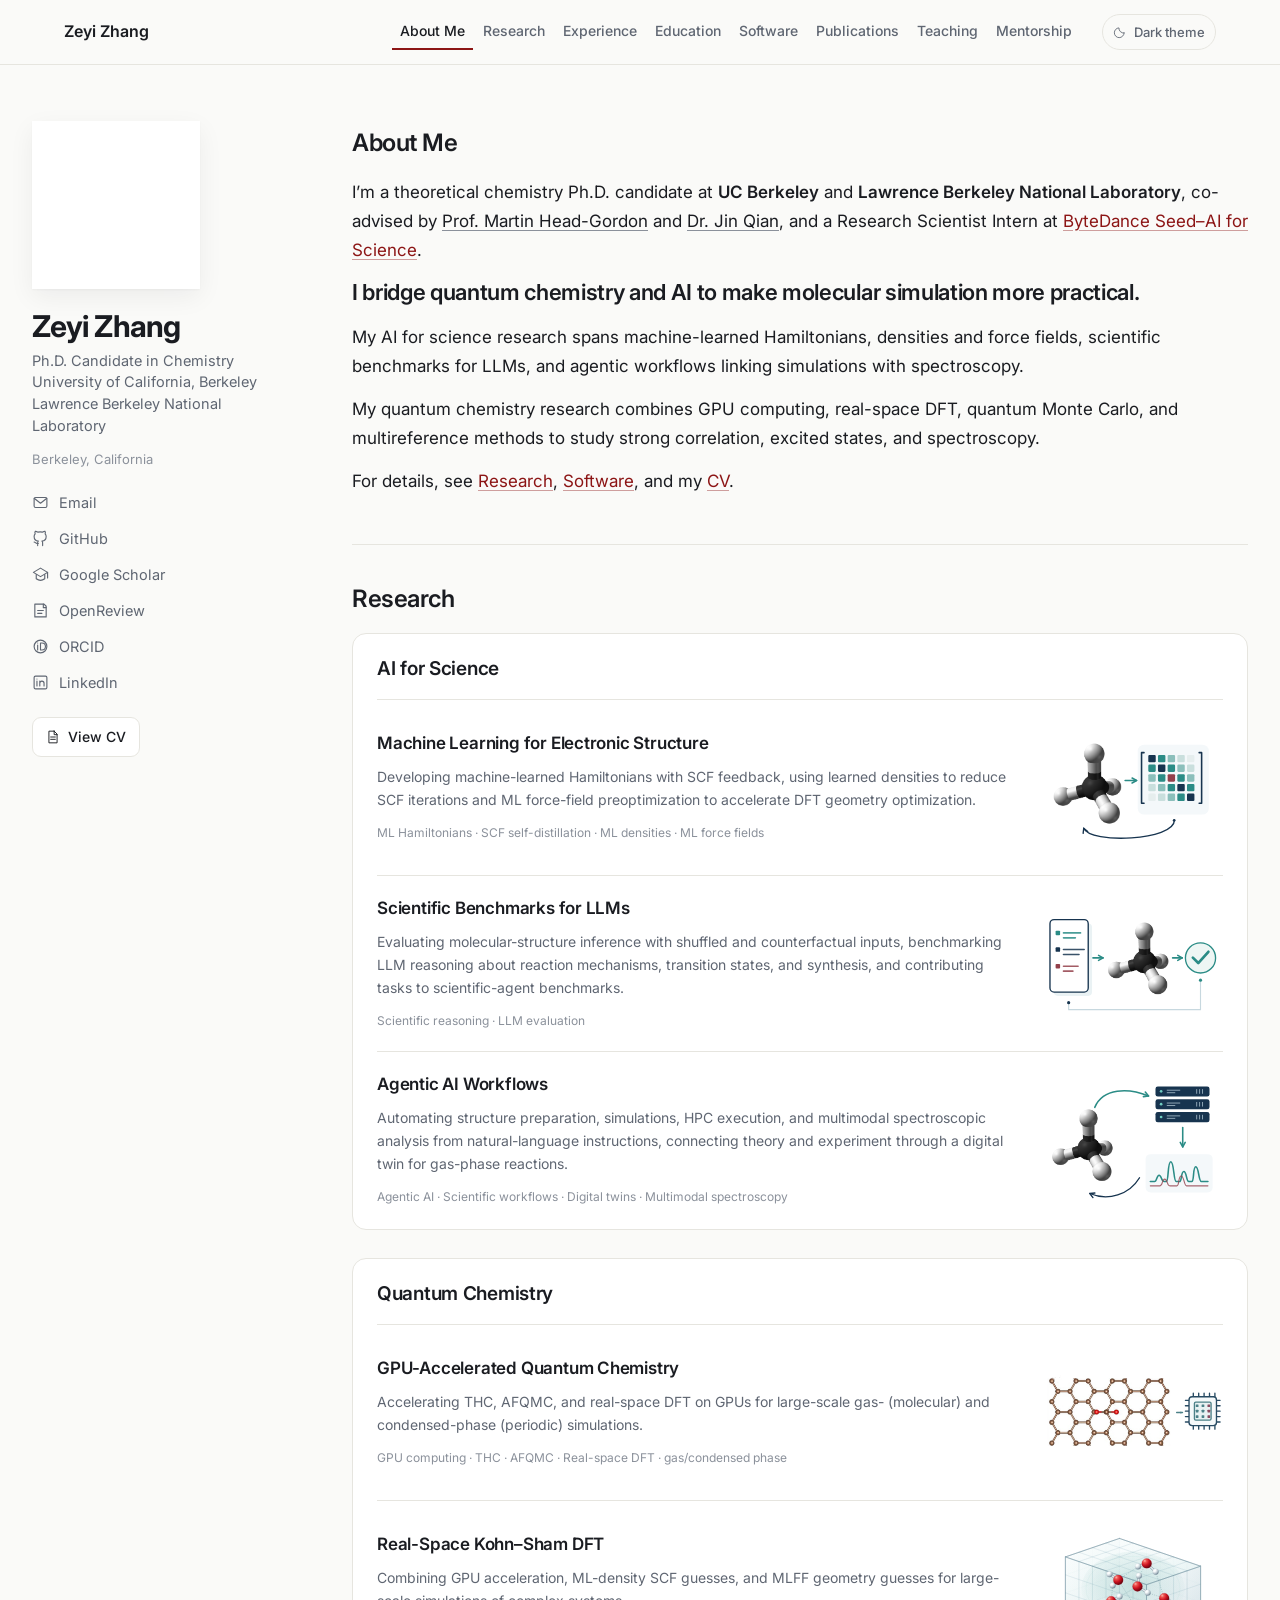
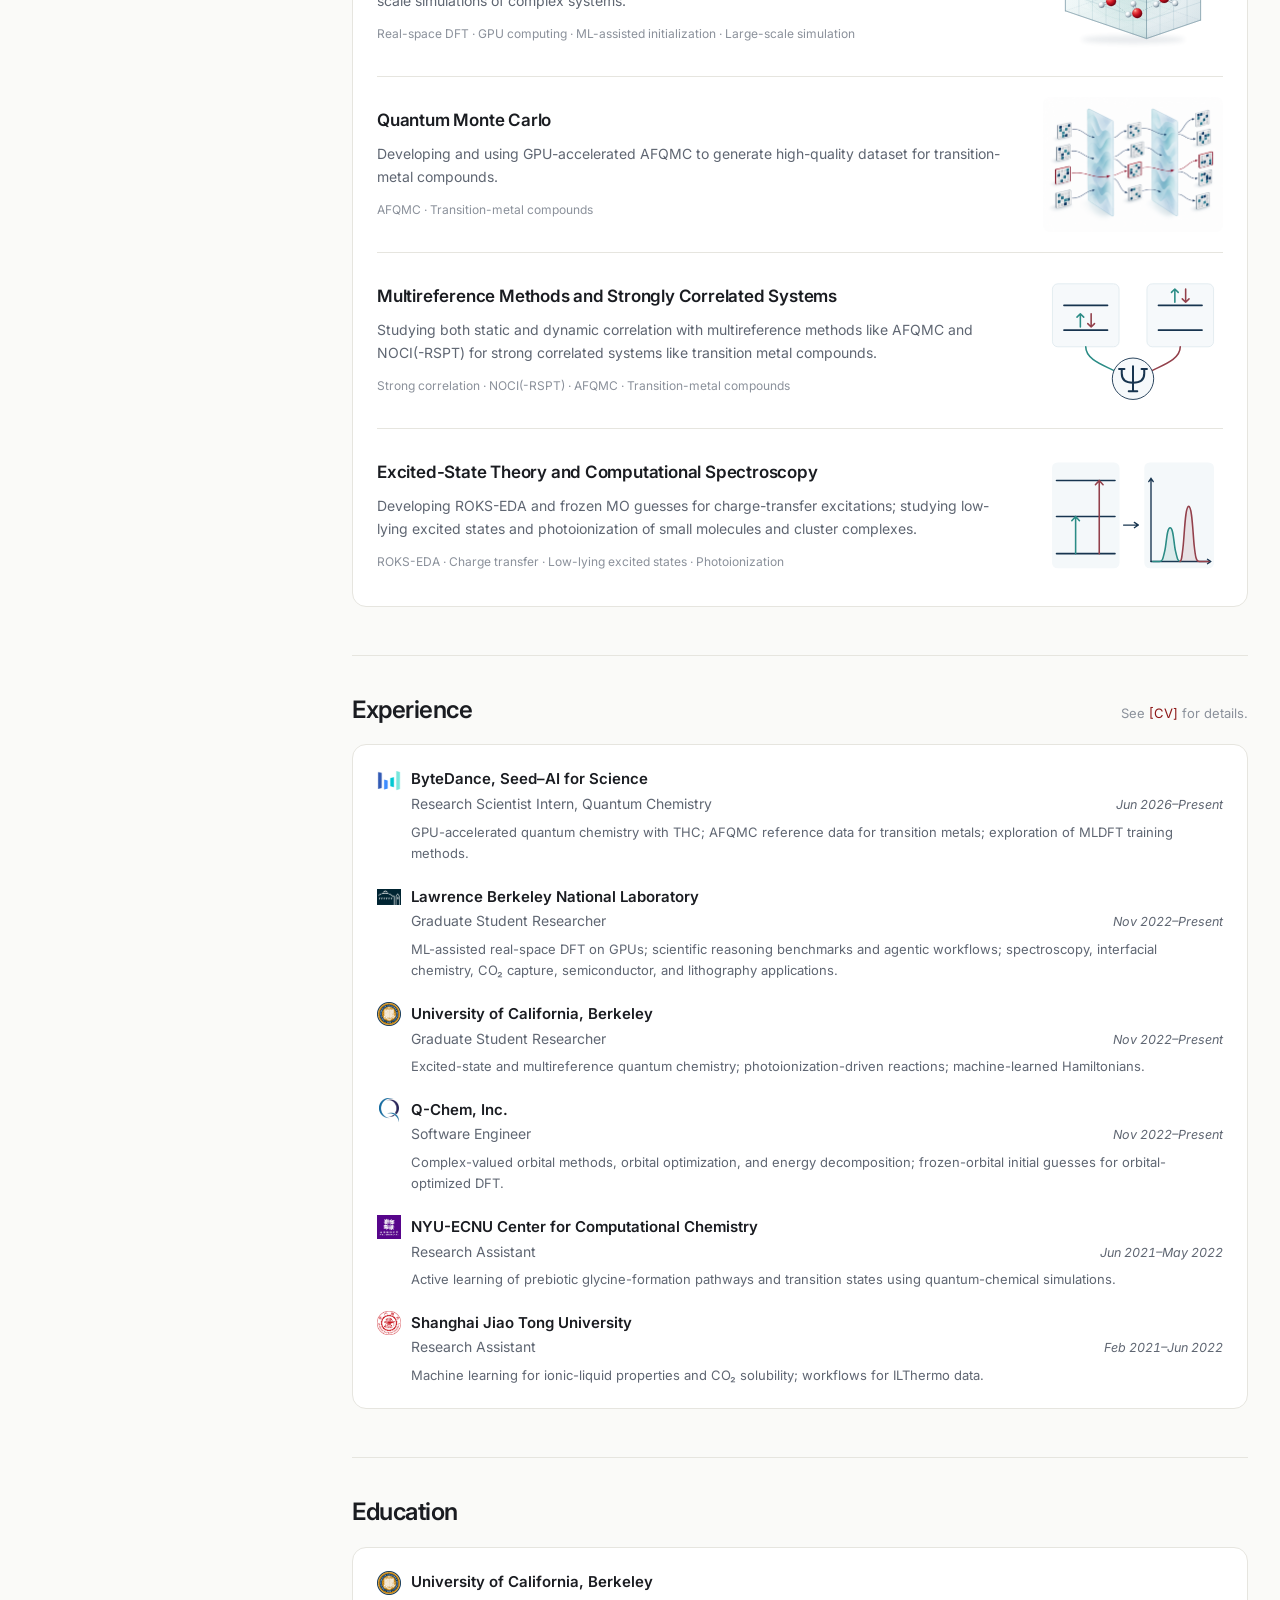
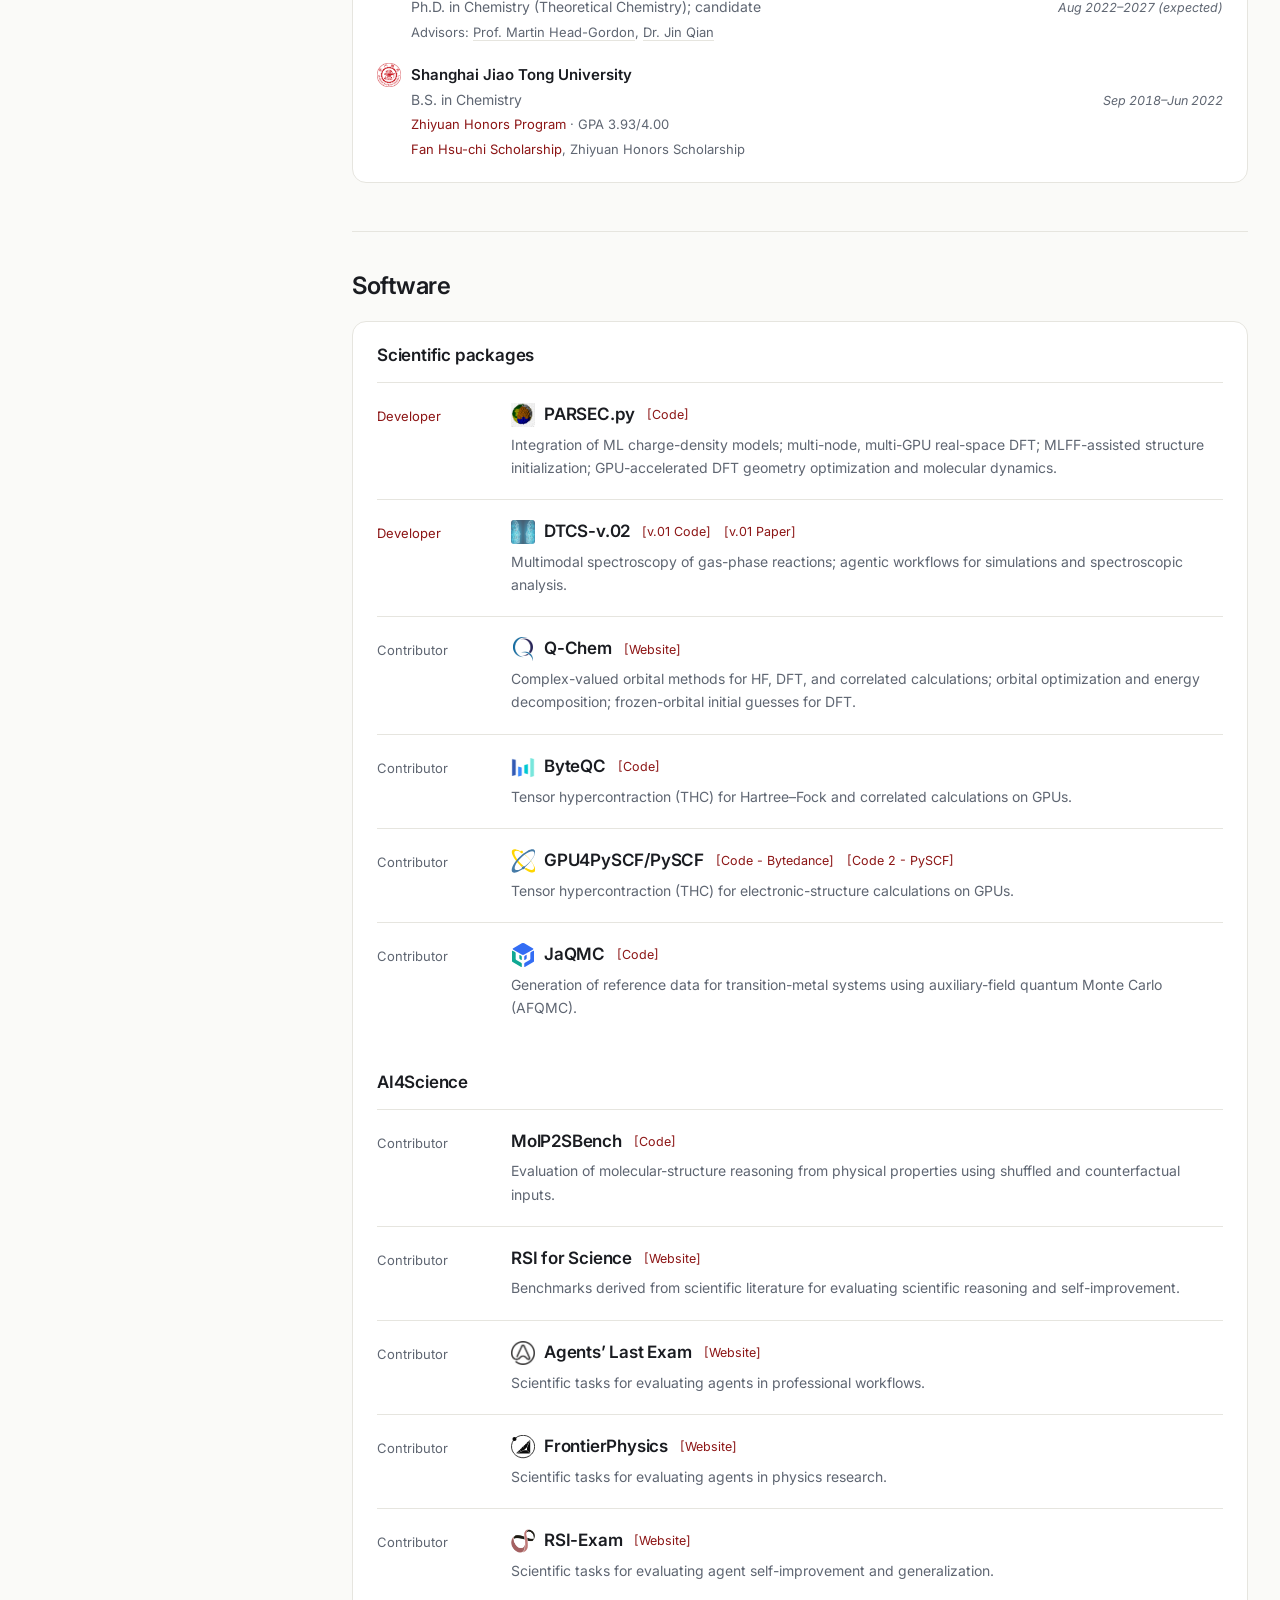
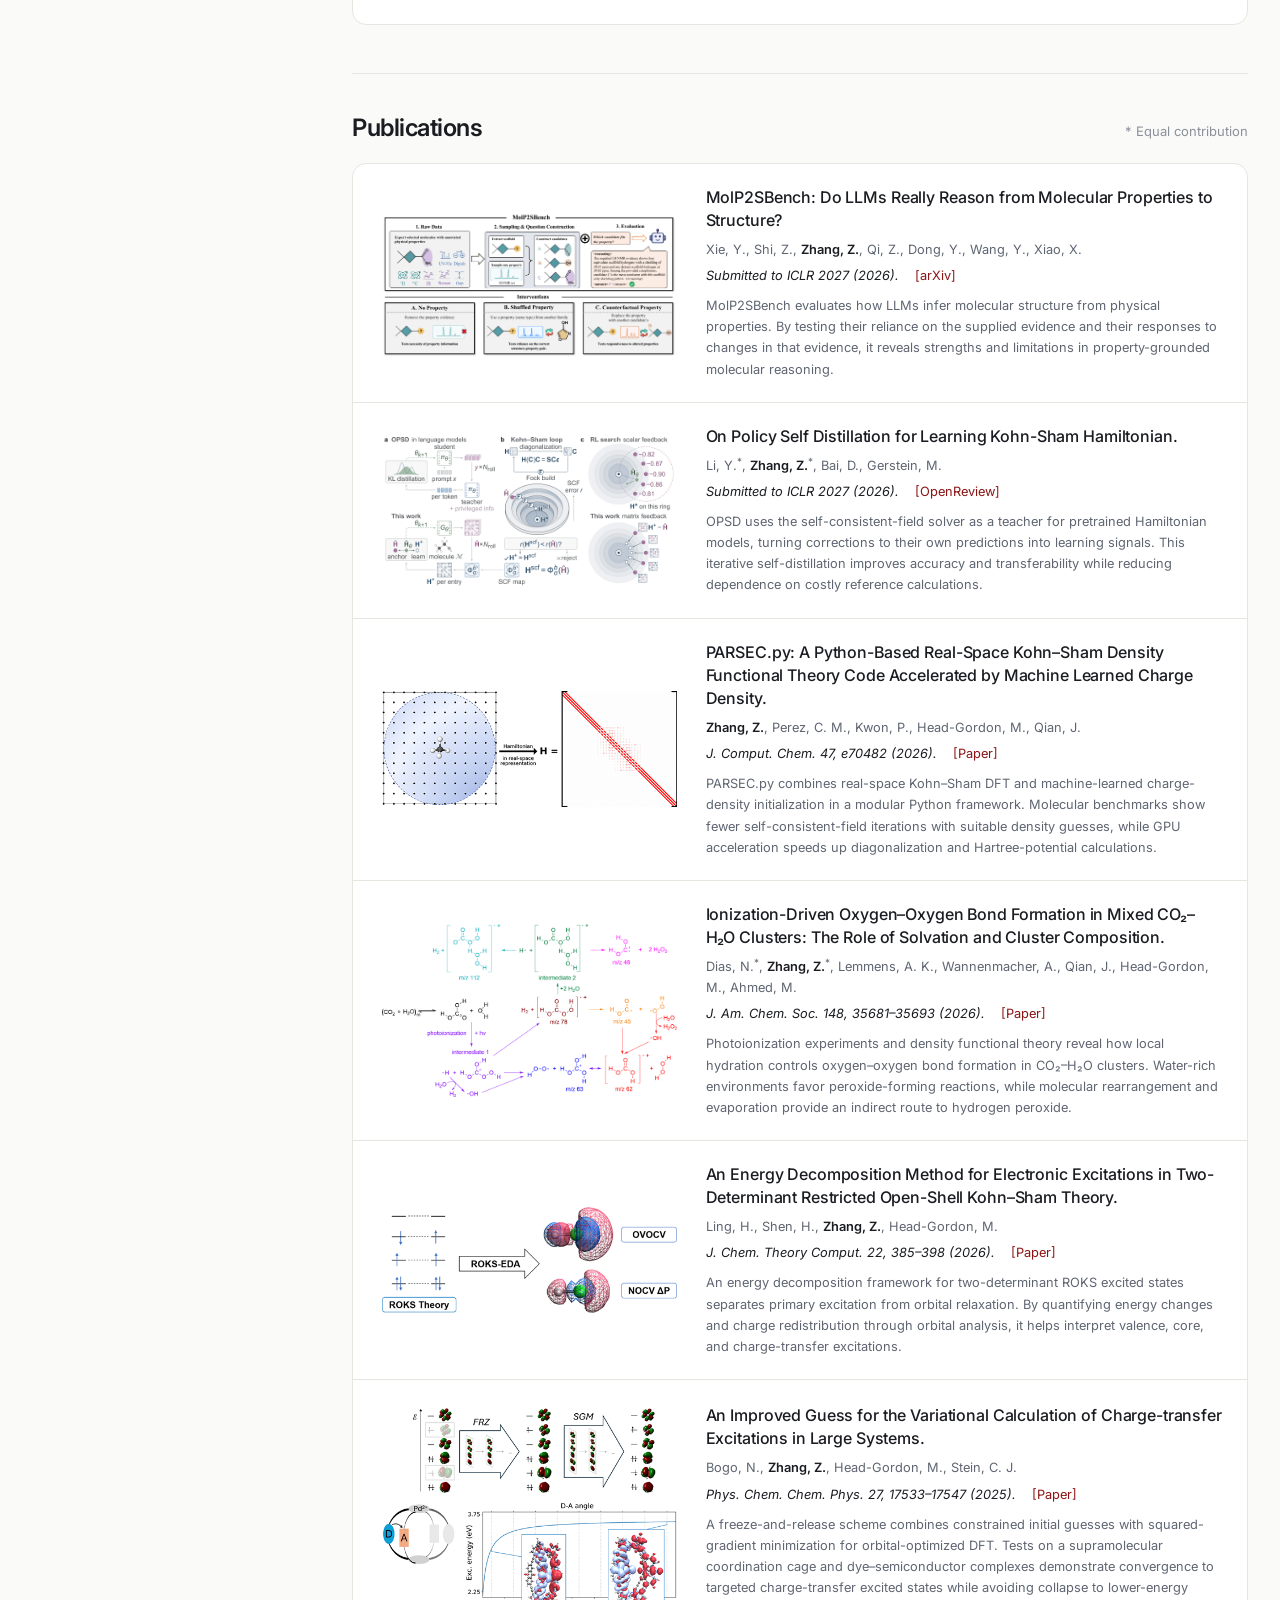
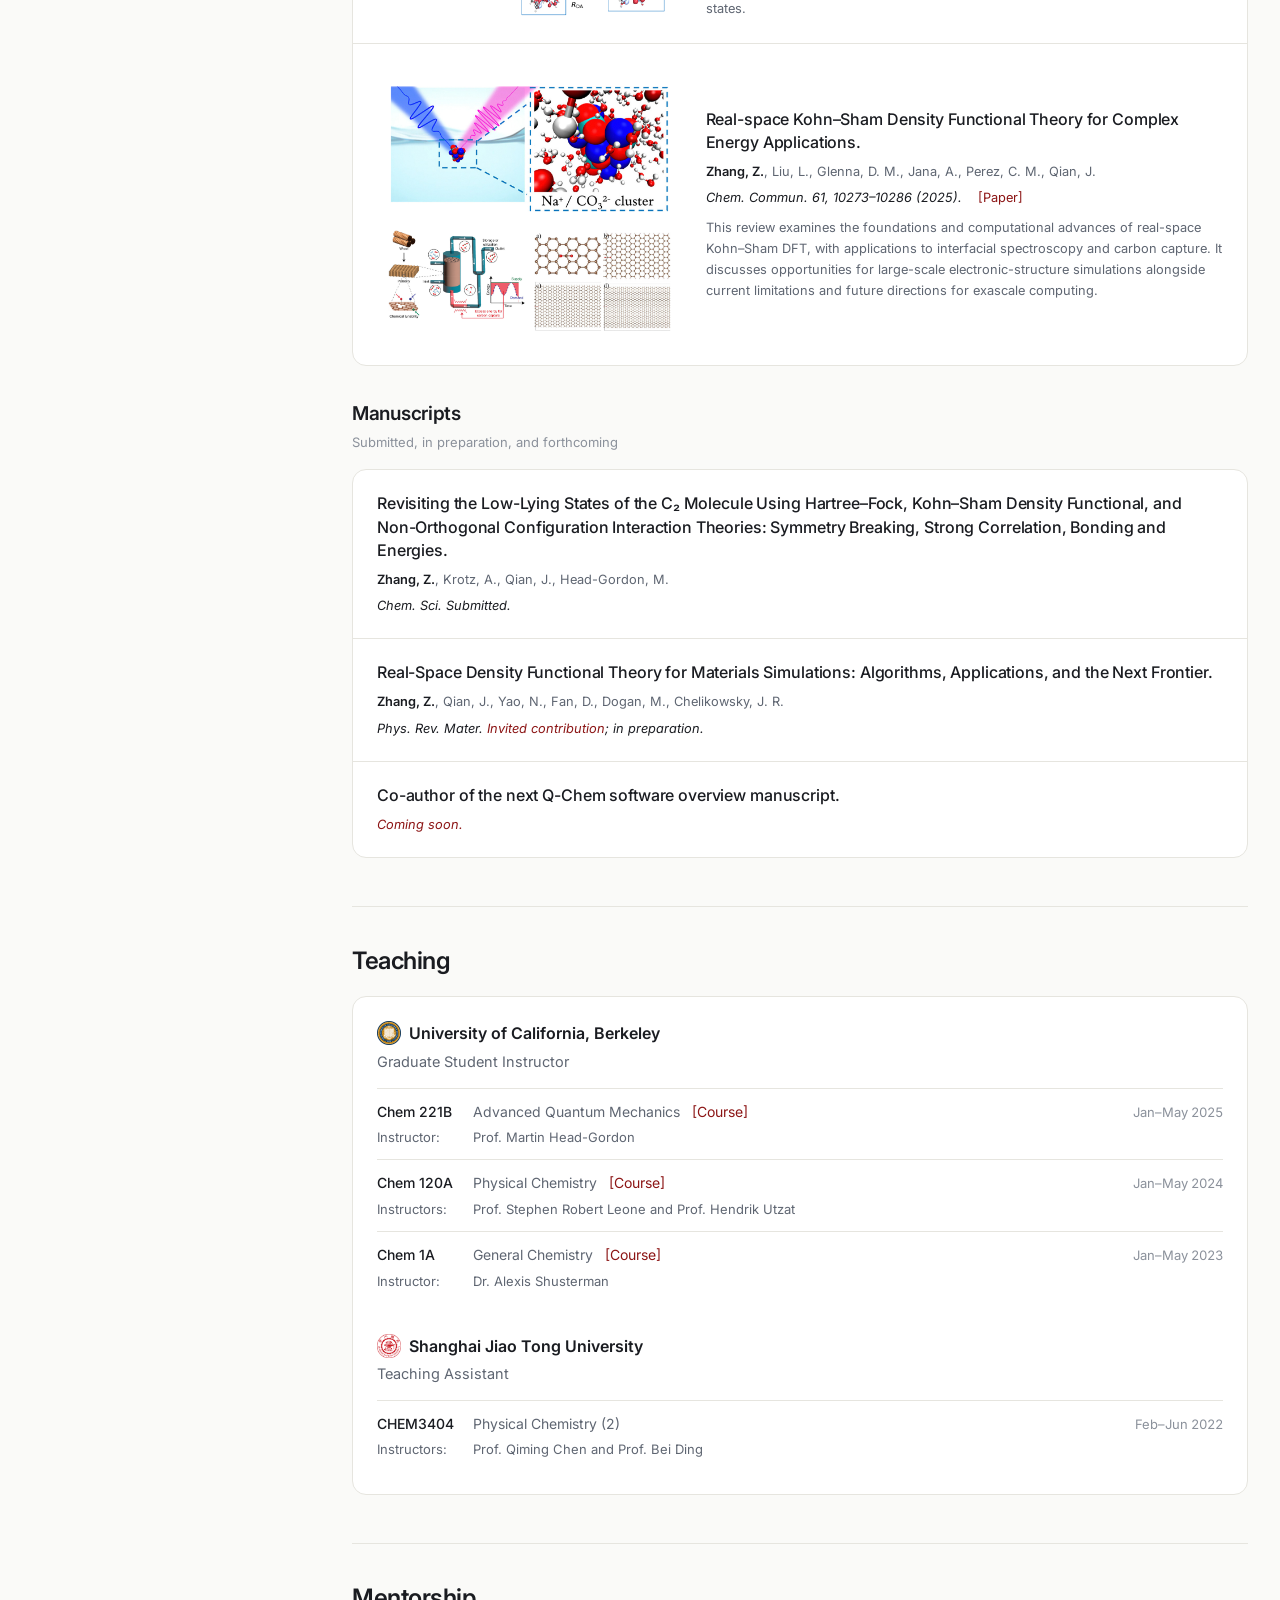
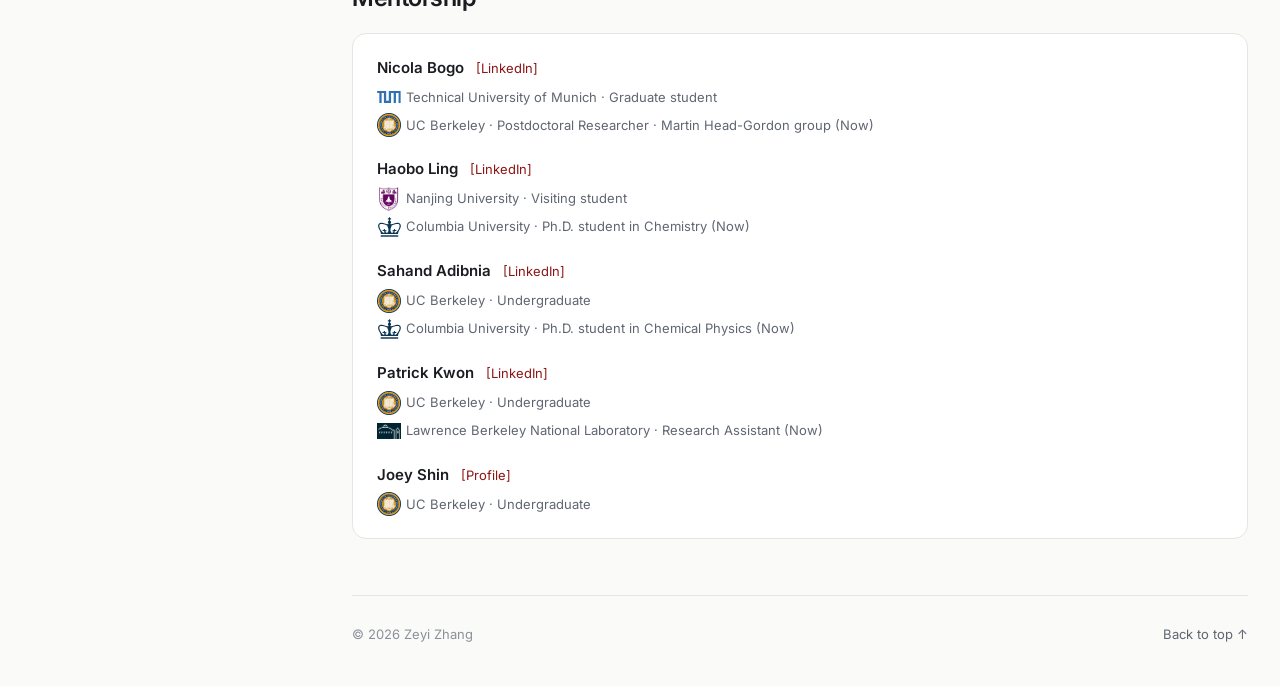
==== docs/index.html @ 208a9ec2 "Show a full water cluster in a wider rectangular real-space domain" ====
<!doctype html><html lang="en" data-theme="light"><head>
<meta charset="utf-8"><meta name="viewport" content="width=device-width, initial-scale=1">
<title>zeyizhang-berkeley | Zeyi Zhang</title>
<meta name="description" content="Zeyi Zhang is a UC Berkeley chemistry Ph.D. candidate developing electronic-structure methods, GPU simulation software, and AI tools for molecular and materials research.">
<meta name="theme-color" content="#fafaf8"><meta name="color-scheme" content="light dark">
<meta property="og:title" content="zeyizhang-berkeley | Zeyi Zhang"><meta property="og:type" content="website">
<meta property="og:site_name" content="zeyizhang-berkeley"><meta property="og:url" content="https://zeyizhang-berkeley.github.io/homepage/">
<link rel="canonical" href="https://zeyizhang-berkeley.github.io/homepage/">
<link rel="icon" href="assets/favicon.svg" type="image/svg+xml">
<link rel="preconnect" href="https://fonts.googleapis.com"><link rel="preconnect" href="https://fonts.gstatic.com" crossorigin>
<link href="https://fonts.googleapis.com/css2?family=Inter:wght@400;500;600;700&amp;display=swap" rel="stylesheet">
<script>try{const t=localStorage.getItem('zeyi-theme');document.documentElement.dataset.theme=t==='dark'?'dark':'light';}catch(e){}</script>
<link rel="stylesheet" href="assets/style.css?v=6e6a68affb37"><script src="assets/site.js?v=41213d710a8e" defer></script>
</head><body><a class="skip-link" href="#main">Skip to content</a><header class="topbar"><div class="topbar__inner"><a href="#about" class="topbar__name">Zeyi Zhang</a><nav class="toc" aria-label="Section navigation"><ol class="toc__list"><li><a href="#about" class="is-active">About Me</a></li><li><a href="#research">Research</a></li><li><a href="#experience">Experience</a></li><li><a href="#education">Education</a></li><li><a href="#software">Software</a></li><li><a href="#publications">Publications</a></li><li><a href="#teaching">Teaching</a></li><li><a href="#mentorship">Mentorship</a></li></ol></nav><button class="theme-toggle" type="button" aria-pressed="false" aria-label="Switch to dark theme" hidden><svg viewBox="0 0 24 24" fill="none" stroke="currentColor" stroke-width="1.6" stroke-linecap="round" stroke-linejoin="round" aria-hidden="true"><path d="M20.5 13a8.7 8.7 0 0 1-9.5-9.5A9 9 0 1 0 20.5 13Z"/></svg><span>Dark theme</span></button></div></header><div class="shell"><aside class="side" aria-label="Profile and contact information">
<div class="profile"><div class="profile__avatar" role="img" aria-label="Portrait placeholder"></div><div class="profile__identity"><h1 class="profile__name">Zeyi Zhang</h1><p class="profile__tagline">Ph.D. Candidate in Chemistry<br>University of California, Berkeley<br>Lawrence Berkeley National Laboratory</p></div></div>
<p class="profile__location">Berkeley, California</p><ul class="links" aria-label="Contact and academic profiles"><li><a href="mailto:zhentan007@berkeley.edu"><svg viewBox="0 0 24 24" fill="none" stroke="currentColor" stroke-width="1.6" stroke-linecap="round" stroke-linejoin="round" aria-hidden="true"><rect x="3" y="5" width="18" height="14" rx="2"/><path d="m3 6 9 7 9-7"/></svg>Email</a></li><li><a href="https://github.com/zeyizhang-berkeley" target="_blank" rel="noopener noreferrer"><svg viewBox="0 0 24 24" fill="none" stroke="currentColor" stroke-width="1.6" stroke-linecap="round" stroke-linejoin="round" aria-hidden="true"><path d="M9 19c-4 1-4-2-6-2m12 5v-4c0-1-.3-2-1-2.5 3-.3 6-1.5 6-6.5 0-1.5-.5-2.5-1.5-3.5.5-1 .5-2.5 0-3.5-2-.5-3.5 1-4 1-2-.5-4-.5-6 0-.5 0-2-1.5-4-1-.5 1-.5 2.5 0 3.5C3.5 6.5 3 7.5 3 9c0 5 3 6.2 6 6.5-.7.5-1 1.5-1 2.5v4"/></svg>GitHub</a></li><li><a href="https://scholar.google.com/citations?user=-k2Zl3sAAAAJ" target="_blank" rel="noopener noreferrer"><svg viewBox="0 0 24 24" fill="none" stroke="currentColor" stroke-width="1.6" stroke-linecap="round" stroke-linejoin="round" aria-hidden="true"><path d="m2 9 10-6 10 6-10 6-10-6Z"/><path d="M6 12v6c4 3 8 3 12 0v-6M22 9v8"/></svg>Google Scholar</a></li><li><a href="https://openreview.net/profile?id=~Zeyi_Zhang3" target="_blank" rel="noopener noreferrer"><svg viewBox="0 0 24 24" fill="none" stroke="currentColor" stroke-width="1.6" stroke-linecap="round" stroke-linejoin="round" aria-hidden="true"><path d="M4 3h13l3 3v15H4V3Z"/><path d="M16 3v5h4M8 12h8M8 16h6"/></svg>OpenReview</a></li><li><a href="https://orcid.org/0009-0006-7067-1469" target="_blank" rel="noopener noreferrer"><svg viewBox="0 0 24 24" fill="none" stroke="currentColor" stroke-width="1.6" stroke-linecap="round" stroke-linejoin="round" aria-hidden="true"><circle cx="12" cy="12" r="9"/><path d="M8 10v7m0-10v.1M12 7h2a5 5 0 0 1 0 10h-2V7Z"/></svg>ORCID</a></li><li><a href="https://www.linkedin.com/in/zeyi-zhang-a92929247/" target="_blank" rel="noopener noreferrer"><svg viewBox="0 0 24 24" fill="none" stroke="currentColor" stroke-width="1.6" stroke-linecap="round" stroke-linejoin="round" aria-hidden="true"><rect x="3" y="3" width="18" height="18" rx="2"/><path d="M7 10v7m0-10v.1M11 17v-7m0 3a3 3 0 0 1 6 0v4"/></svg>LinkedIn</a></li></ul><a href="assets/Zeyi_Zhang_CV.pdf" class="cv-link" target="_blank" rel="noopener noreferrer"><svg viewBox="0 0 24 24" fill="none" stroke="currentColor" stroke-width="1.6" stroke-linecap="round" stroke-linejoin="round" aria-hidden="true"><path d="M14 2H5v20h14V7l-5-5Z"/><path d="M14 2v6h5M8 12h8M8 16h8"/></svg>View CV</a></aside><main class="main" id="main"><section class="section intro" id="about" aria-labelledby="about-title"><div class="section__head"><h2 id="about-title">About Me</h2></div><p>I’m a theoretical chemistry Ph.D. candidate at <strong>UC Berkeley</strong> and <strong>Lawrence Berkeley National Laboratory</strong>, co-advised by <a class="person" href="https://mhggroupberkeley.com/members/" target="_blank" rel="noopener noreferrer">Prof. Martin Head-Gordon</a> and <a class="person" href="https://qiangrouppage.lbl.gov/people" target="_blank" rel="noopener noreferrer">Dr. Jin Qian</a>, and a Research Scientist Intern at <a href="https://seed.bytedance.com/en/" target="_blank" rel="noopener noreferrer">ByteDance Seed–AI for Science</a>.</p><p class="intro__lead">I bridge quantum chemistry and AI to make molecular simulation more practical.</p><p>My AI for science research spans machine-learned Hamiltonians, densities and force fields, scientific benchmarks for LLMs, and agentic workflows linking simulations with spectroscopy.</p><p>My quantum chemistry research combines GPU computing, real-space DFT, quantum Monte Carlo, and multireference methods to study strong correlation, excited states, and spectroscopy.</p><p>For details, see <a href="#research">Research</a>, <a href="#software">Software</a>, and my <a href="assets/Zeyi_Zhang_CV.pdf" target="_blank" rel="noopener noreferrer">CV</a>.</p></section><section class="section " id="research" aria-labelledby="research-title"><div class="section__head"><h2 id="research-title">Research</h2></div><div class="research-group section-panel" aria-labelledby="ai-for-science-title"><h3 id="ai-for-science-title">AI for Science</h3><div class="projects"><article class="project project--with-figure" id="machine-learning"><figure class="project__figure"><img src="assets/research/machine-learning-sourced.svg" alt="A source-verified methane model linked to a symmetric Hamiltonian matrix and an iterative feedback loop." width="800" height="600" loading="lazy" decoding="async"></figure><div class="project__body"><h4>Machine Learning for Electronic Structure</h4><p>Developing machine-learned Hamiltonians with SCF feedback, using learned densities to reduce SCF iterations and ML force-field preoptimization to accelerate DFT geometry optimization.</p><p class="project__keywords">ML Hamiltonians · SCF self-distillation · ML densities · ML force fields</p></div></article><article class="project project--with-figure" id="scientific-benchmarks"><figure class="project__figure"><img src="assets/research/scientific-benchmarks-sourced.svg" alt="Scientific evidence cards, a source-verified methane model, and an evaluation checklist illustrate molecular reasoning benchmarks." width="800" height="600" loading="lazy" decoding="async"></figure><div class="project__body"><h4>Scientific Benchmarks for LLMs</h4><p>Evaluating molecular-structure inference with shuffled and counterfactual inputs, benchmarking LLM reasoning about reaction mechanisms, transition states, and synthesis, and contributing tasks to scientific-agent benchmarks.</p><p class="project__keywords">Scientific reasoning · LLM evaluation</p></div></article><article class="project project--with-figure" id="spectroscopy"><figure class="project__figure"><img src="assets/research/spectroscopy-sourced.svg" alt="A source-verified methane model, computing resources, and a schematic spectrum form an automated scientific workflow." width="800" height="600" loading="lazy" decoding="async"></figure><div class="project__body"><h4>Agentic AI Workflows</h4><p>Automating structure preparation, simulations, HPC execution, and multimodal spectroscopic analysis from natural-language instructions, connecting theory and experiment through a digital twin for gas-phase reactions.</p><p class="project__keywords">Agentic AI · Scientific workflows · Digital twins · Multimodal spectroscopy</p></div></article></div></div><div class="research-group section-panel" aria-labelledby="quantum-chemistry-title"><h3 id="quantum-chemistry-title">Quantum Chemistry</h3><div class="projects"><article class="project project--with-figure" id="quantum-simulation"><figure class="project__figure"><img src="assets/research/quantum-simulation-unlabeled-v2.svg" alt="A published carbon dioxide on graphene model beside a GPU schematic, with the original panel label removed." width="800" height="600" loading="lazy" decoding="async"></figure><div class="project__body"><h4>GPU-Accelerated Quantum Chemistry</h4><p>Accelerating THC, AFQMC, and real-space DFT on GPUs for large-scale gas- (molecular) and condensed-phase (periodic) simulations.</p><p class="project__keywords">GPU computing · THC · AFQMC · Real-space DFT · gas/condensed phase</p></div></article><article class="project project--with-figure" id="real-space-dft"><figure class="project__figure"><img src="assets/research/real-space-dft-water-cluster-v6.svg" alt="A six-water molecular cluster inside a wide rectangular real-space grid, with small white hydrogen spheres and dashed intermolecular hydrogen bonds." width="800" height="600" loading="lazy" decoding="async"></figure><div class="project__body"><h4>Real-Space Kohn–Sham DFT</h4><p>Combining GPU acceleration, ML-density SCF guesses, and MLFF geometry guesses for large-scale simulations of complex systems.</p><p class="project__keywords">Real-space DFT · GPU computing · ML-assisted initialization · Large-scale simulation</p></div></article><article class="project project--with-figure" id="quantum-monte-carlo-research"><figure class="project__figure"><img src="assets/research/quantum-monte-carlo-research-v1.png" alt="Electronic-state walkers propagate through sampled auxiliary fields in a conceptual quantum Monte Carlo illustration." width="1448" height="1086" loading="lazy" decoding="async"></figure><div class="project__body"><h4>Quantum Monte Carlo</h4><p>Developing and using GPU-accelerated AFQMC to generate high-quality dataset for transition-metal compounds.</p><p class="project__keywords">AFQMC · Transition-metal compounds</p></div></article><article class="project project--with-figure" id="strong-correlation"><figure class="project__figure"><img src="assets/research/strong-correlation-schematic.svg" alt="Two opposite-spin paired electronic configurations combine in a multiconfigurational wavefunction." width="800" height="600" loading="lazy" decoding="async"></figure><div class="project__body"><h4>Multireference Methods and Strongly Correlated Systems</h4><p>Studying both static and dynamic correlation with multireference methods like AFQMC and NOCI(-RSPT) for strong correlated systems like transition metal compounds.</p><p class="project__keywords">Strong correlation · NOCI(-RSPT) · AFQMC · Transition-metal compounds</p></div></article><article class="project project--with-figure" id="excited-states"><figure class="project__figure"><img src="assets/research/excited-states-original-v2.svg" alt="Two electronic transitions from a ground state to excited states correspond to two schematic absorption peaks, with photon energy increasing to the right." width="800" height="600" loading="lazy" decoding="async"></figure><div class="project__body"><h4>Excited-State Theory and Computational Spectroscopy</h4><p>Developing ROKS-EDA and frozen MO guesses for charge-transfer excitations; studying low-lying excited states and photoionization of small molecules and cluster complexes.</p><p class="project__keywords">ROKS-EDA · Charge transfer · Low-lying excited states · Photoionization</p></div></article></div></div></section><section class="section " id="experience" aria-labelledby="experience-title"><div class="section__head"><h2 id="experience-title">Experience</h2><p class="section__note">See <a href="assets/Zeyi_Zhang_CV.pdf" target="_blank" rel="noopener noreferrer">[CV]</a> for details.</p></div><div class="section-panel"><ol class="affiliations"><li class="affiliation" id="bytedance"><div class="affiliation__logo"><img src="assets/institutions/bytedance.png" alt="" width="24" height="24" loading="lazy" decoding="async"></div><div class="affiliation__body"><h3><a href="https://seed.bytedance.com/en/" target="_blank" rel="noopener noreferrer">ByteDance, Seed–AI for Science</a></h3><div class="affiliation__role-date"><p class="exp__role">Research Scientist Intern, Quantum Chemistry</p><p class="exp__date">Jun 2026–Present</p></div><p class="exp__summary">GPU-accelerated quantum chemistry with THC; AFQMC reference data for transition metals; exploration of MLDFT training methods.</p></div></li><li class="affiliation" id="lbnl"><div class="affiliation__logo"><img src="assets/institutions/berkeley-lab.png" alt="" width="24" height="24" loading="lazy" decoding="async"></div><div class="affiliation__body"><h3>Lawrence Berkeley National Laboratory</h3><div class="affiliation__role-date"><p class="exp__role">Graduate Student Researcher</p><p class="exp__date">Nov 2022–Present</p></div><p class="exp__summary">ML-assisted real-space DFT on GPUs; scientific reasoning benchmarks and agentic workflows; spectroscopy, interfacial chemistry, CO₂ capture, semiconductor, and lithography applications.</p></div></li><li class="affiliation" id="berkeley"><div class="affiliation__logo"><img src="assets/institutions/berkeley.png" alt="" width="24" height="24" loading="lazy" decoding="async"></div><div class="affiliation__body"><h3>University of California, Berkeley</h3><div class="affiliation__role-date"><p class="exp__role">Graduate Student Researcher</p><p class="exp__date">Nov 2022–Present</p></div><p class="exp__summary">Excited-state and multireference quantum chemistry; photoionization-driven reactions; machine-learned Hamiltonians.</p></div></li><li class="affiliation" id="qchem"><div class="affiliation__logo"><img src="assets/institutions/qchem.png" alt="" width="24" height="24" loading="lazy" decoding="async"></div><div class="affiliation__body"><h3><a href="https://www.q-chem.com/" target="_blank" rel="noopener noreferrer">Q-Chem, Inc.</a></h3><div class="affiliation__role-date"><p class="exp__role">Software Engineer</p><p class="exp__date">Nov 2022–Present</p></div><p class="exp__summary">Complex-valued orbital methods, orbital optimization, and energy decomposition; frozen-orbital initial guesses for orbital-optimized DFT.</p></div></li><li class="affiliation" id="nyu-ecnu"><div class="affiliation__logo"><img src="assets/institutions/nyu-shanghai.png" alt="" width="24" height="24" loading="lazy" decoding="async"></div><div class="affiliation__body"><h3><a href="https://research.shanghai.nyu.edu/chemistry" target="_blank" rel="noopener noreferrer">NYU-ECNU Center for Computational Chemistry</a></h3><div class="affiliation__role-date"><p class="exp__role">Research Assistant</p><p class="exp__date">Jun 2021–May 2022</p></div><p class="exp__summary">Active learning of prebiotic glycine-formation pathways and transition states using quantum-chemical simulations.</p></div></li><li class="affiliation" id="sjtu"><div class="affiliation__logo"><img src="assets/institutions/sjtu.png" alt="" width="24" height="24" loading="lazy" decoding="async"></div><div class="affiliation__body"><h3>Shanghai Jiao Tong University</h3><div class="affiliation__role-date"><p class="exp__role">Research Assistant</p><p class="exp__date">Feb 2021–Jun 2022</p></div><p class="exp__summary">Machine learning for ionic-liquid properties and CO₂ solubility; workflows for ILThermo data.</p></div></li></ol></div></section><section class="section " id="education" aria-labelledby="education-title"><div class="section__head"><h2 id="education-title">Education</h2></div><div class="section-panel"><ol class="affiliations"><li class="affiliation"><div class="affiliation__logo"><img src="assets/institutions/berkeley.png" alt="" width="24" height="24" loading="lazy" decoding="async"></div><div class="affiliation__body"><h3>University of California, Berkeley</h3><div class="affiliation__role-date"><p class="exp__role">Ph.D. in Chemistry (Theoretical Chemistry); candidate</p><p class="exp__date">Aug 2022–2027 (expected)</p></div><p class="exp__meta">Advisors: <a href="https://mhggroupberkeley.com/members/" class="person" target="_blank" rel="noopener noreferrer">Prof. Martin Head-Gordon</a>, <a href="https://qiangrouppage.lbl.gov/people" class="person" target="_blank" rel="noopener noreferrer">Dr. Jin Qian</a></p></div></li><li class="affiliation"><div class="affiliation__logo"><img src="assets/institutions/sjtu.png" alt="" width="24" height="24" loading="lazy" decoding="async"></div><div class="affiliation__body"><h3>Shanghai Jiao Tong University</h3><div class="affiliation__role-date"><p class="exp__role">B.S. in Chemistry</p><p class="exp__date">Sep 2018–Jun 2022</p></div><p class="exp__meta"><a href="https://en.zhiyuan.sjtu.edu.cn/" target="_blank" rel="noopener noreferrer">Zhiyuan Honors Program</a> · GPA 3.93/4.00</p><p class="exp__meta"><a href="http://fanhsuchischolars.org.cn/" target="_blank" rel="noopener noreferrer">Fan Hsu-chi Scholarship</a>, Zhiyuan Honors Scholarship</p></div></li></ol></div></section><section class="section " id="software" aria-labelledby="software-title"><div class="section__head"><h2 id="software-title">Software</h2></div><div class="section-panel"><div class="software-group" id="scientific-packages"><h3>Scientific packages</h3><ol class="software-list"><li class="software__item" id="parsec-software"><p class="software__role software__role--developer">Developer</p><div class="software__body"><h4><span class="software__name"><span class="brand-logo brand-logo--parsec" aria-hidden="true"><img src="assets/logos/parsec.png" alt="" loading="lazy" decoding="async"></span>PARSEC.py</span> <span class="software__resources"><a href="https://github.com/QianGroupPage/PARSEC.py" target="_blank" rel="noopener noreferrer">[Code]</a></span></h4><p class="software__description">Integration of ML charge-density models; multi-node, multi-GPU real-space DFT; MLFF-assisted structure initialization; GPU-accelerated DFT geometry optimization and molecular dynamics.</p></div></li><li class="software__item" id="digital-twin"><p class="software__role software__role--developer">Developer</p><div class="software__body"><h4><span class="software__name"><span class="brand-logo brand-logo--dtcs" aria-hidden="true"><img src="assets/logos/dtcs.png" alt="" loading="lazy" decoding="async"></span>DTCS-v.02</span> <span class="software__resources"><a href="https://github.com/QianGroupPage/DTCS-v.01" target="_blank" rel="noopener noreferrer">[v.01 Code]</a> <a href="https://www.nature.com/articles/s43588-025-00857-y" target="_blank" rel="noopener noreferrer">[v.01 Paper]</a></span></h4><p class="software__description">Multimodal spectroscopy of gas-phase reactions; agentic workflows for simulations and spectroscopic analysis.</p></div></li><li class="software__item" id="qchem-software"><p class="software__role">Contributor</p><div class="software__body"><h4><span class="software__name"><span class="brand-logo" aria-hidden="true"><img src="assets/institutions/qchem.png" alt="" loading="lazy" decoding="async"></span>Q-Chem</span> <span class="software__resources"><a href="https://www.q-chem.com/" target="_blank" rel="noopener noreferrer">[Website]</a></span></h4><p class="software__description">Complex-valued orbital methods for HF, DFT, and correlated calculations; orbital optimization and energy decomposition; frozen-orbital initial guesses for DFT.</p></div></li><li class="software__item" id="gpu-quantum-chemistry"><p class="software__role">Contributor</p><div class="software__body"><h4><span class="software__name"><span class="brand-logo" aria-hidden="true"><img src="assets/institutions/bytedance.png" alt="" loading="lazy" decoding="async"></span>ByteQC</span> <span class="software__resources"><a href="https://github.com/bytedance/byteqc" target="_blank" rel="noopener noreferrer">[Code]</a></span></h4><p class="software__description">Tensor hypercontraction (THC) for Hartree–Fock and correlated calculations on GPUs.</p></div></li><li class="software__item" id="gpu4pyscf-software"><p class="software__role">Contributor</p><div class="software__body"><h4><span class="software__name"><span class="brand-logo brand-logo--pyscf" aria-hidden="true"><img src="assets/logos/pyscf.svg" alt="" loading="lazy" decoding="async"></span>GPU4PySCF/PySCF</span> <span class="software__resources"><a href="https://github.com/bytedance/gpu4pyscf" target="_blank" rel="noopener noreferrer">[Code - Bytedance]</a> <a href="https://github.com/pyscf/gpu4pyscf" target="_blank" rel="noopener noreferrer">[Code 2 - PySCF]</a></span></h4><p class="software__description">Tensor hypercontraction (THC) for electronic-structure calculations on GPUs.</p></div></li><li class="software__item" id="quantum-monte-carlo"><p class="software__role">Contributor</p><div class="software__body"><h4><span class="software__name"><span class="brand-logo" aria-hidden="true"><img src="assets/logos/jaqmc.svg" alt="" loading="lazy" decoding="async"></span>JaQMC</span> <span class="software__resources"><a href="https://github.com/bytedance/jaqmc" target="_blank" rel="noopener noreferrer">[Code]</a></span></h4><p class="software__description">Generation of reference data for transition-metal systems using auxiliary-field quantum Monte Carlo (AFQMC).</p></div></li></ol></div><div class="software-group" id="rsi-science"><h3>AI4Science</h3><ol class="software-list"><li class="software__item" id="molp2sbench-software"><p class="software__role">Contributor</p><div class="software__body"><h4><span class="software__name">MolP2SBench</span> <span class="software__resources"><a href="https://github.com/DUAL-Xiao/MolP2SBench" target="_blank" rel="noopener noreferrer">[Code]</a></span></h4><p class="software__description">Evaluation of molecular-structure reasoning from physical properties using shuffled and counterfactual inputs.</p></div></li><li class="software__item" id="rsi-for-science-software"><p class="software__role">Contributor</p><div class="software__body"><h4><span class="software__name">RSI for Science</span> <span class="software__resources"><a href="https://rsi4science.org/" target="_blank" rel="noopener noreferrer">[Website]</a></span></h4><p class="software__description">Benchmarks derived from scientific literature for evaluating scientific reasoning and self-improvement.</p></div></li><li class="software__item" id="agents-last-exam-software"><p class="software__role">Contributor</p><div class="software__body"><h4><span class="software__name"><span class="brand-logo" aria-hidden="true"><img src="assets/logos/agents-last-exam-logo.png" alt="" loading="lazy" decoding="async"></span>Agents’ Last Exam</span> <span class="software__resources"><a href="https://agents-last-exam.org/" target="_blank" rel="noopener noreferrer">[Website]</a></span></h4><p class="software__description">Scientific tasks for evaluating agents in professional workflows.</p></div></li><li class="software__item" id="frontierphysics-software"><p class="software__role">Contributor</p><div class="software__body"><h4><span class="software__name"><span class="brand-logo" aria-hidden="true"><img src="assets/logos/frontierphysics-icon.svg" alt="" loading="lazy" decoding="async"></span>FrontierPhysics</span> <span class="software__resources"><a href="https://www.benchflow.ai/frontierphysics" target="_blank" rel="noopener noreferrer">[Website]</a></span></h4><p class="software__description">Scientific tasks for evaluating agents in physics research.</p></div></li><li class="software__item" id="rsi-exam-software"><p class="software__role">Contributor</p><div class="software__body"><h4><span class="software__name"><span class="brand-logo" aria-hidden="true"><img src="assets/logos/rsi-exam-logo.png" alt="" loading="lazy" decoding="async"></span>RSI-Exam</span> <span class="software__resources"><a href="https://rsi-exam.ai/index.html" target="_blank" rel="noopener noreferrer">[Website]</a></span></h4><p class="software__description">Scientific tasks for evaluating agent self-improvement and generalization.</p></div></li></ol></div></div></section><section class="section " id="publications" aria-labelledby="publications-title"><div class="section__head"><h2 id="publications-title">Publications</h2><p class="section__note">* Equal contribution</p></div><div class="pubs"><article class="pub pub--with-figure" id="paper-1" aria-label="Work 1"><figure class="pub__figure"><button class="pub__figure-link" type="button" data-figure-src="assets/papers/molp2s-figure1-vector.svg?v=fef65d4d7ade" aria-haspopup="dialog" aria-controls="figure-lightbox" title="Enlarge figure" aria-label="Enlarge figure for MolP2SBench: Do LLMs Really Reason from Molecular Properties to Structure?"><img src="assets/papers/molp2s-figure1.png" alt="MolP2SBench workflow and property interventions for molecular structure reasoning." width="1244" height="638" loading="lazy" decoding="async"></button></figure><div class="pub__body"><h3>MolP2SBench: Do LLMs Really Reason from Molecular Properties to Structure?</h3><p class="pub__authors">Xie, Y., Shi, Z., <strong>Zhang, Z.</strong>, Qi, Z., Dong, Y., Wang, Y., Xiao, X.</p><p class="pub__citation">Submitted to ICLR 2027 (2026). <span class="pub__resources"><a href="https://arxiv.org/html/2610.12522v1" target="_blank" rel="noopener noreferrer">[arXiv]</a></span></p><p class="pub__summary">MolP2SBench evaluates how LLMs infer molecular structure from physical properties. By testing their reliance on the supplied evidence and their responses to changes in that evidence, it reveals strengths and limitations in property-grounded molecular reasoning.</p></div></article><article class="pub pub--with-figure" id="paper-2" aria-label="Work 2"><figure class="pub__figure"><button class="pub__figure-link" type="button" data-figure-src="assets/papers/opsd-figure1-vector.svg?v=9e684137e18c" aria-haspopup="dialog" aria-controls="figure-lightbox" title="Enlarge figure" aria-label="Enlarge figure for On Policy Self Distillation for Learning Kohn-Sham Hamiltonian."><img src="assets/papers/opsd-figure1.png" alt="On-policy self-distillation learns Hamiltonians from dense SCF corrections." width="1400" height="740" loading="lazy" decoding="async"></button></figure><div class="pub__body"><h3>On Policy Self Distillation for Learning Kohn-Sham Hamiltonian.</h3><p class="pub__authors">Li, Y.<sup>*</sup>, <strong>Zhang, Z.</strong><sup>*</sup>, Bai, D., Gerstein, M.</p><p class="pub__citation">Submitted to ICLR 2027 (2026). <span class="pub__resources"><a href="https://openreview.net/forum?id=l3ZCZaRFKC" target="_blank" rel="noopener noreferrer">[OpenReview]</a></span></p><p class="pub__summary">OPSD uses the self-consistent-field solver as a teacher for pretrained Hamiltonian models, turning corrections to their own predictions into learning signals. This iterative self-distillation improves accuracy and transferability while reducing dependence on costly reference calculations.</p></div></article><article class="pub pub--with-figure" id="paper-3" aria-label="Work 3"><figure class="pub__figure"><button class="pub__figure-link" type="button" data-figure-src="assets/papers/realspace-graphical-abstract-highres.png?v=37460c89ecfc" aria-haspopup="dialog" aria-controls="figure-lightbox" title="Enlarge figure" aria-label="Enlarge figure for PARSEC.py: A Python-Based Real-Space Kohn–Sham Density Functional Theory Code Accelerated by Machine Learned Charge Density."><img src="assets/papers/realspace-graphical-abstract.png" alt="Real-space grid representation of a molecule and the sparsity pattern of its Kohn–Sham Hamiltonian; graphical abstract from the Real-space KS-DFT review." width="520" height="204" loading="lazy" decoding="async"></button></figure><div class="pub__body"><h3>PARSEC.py: A Python-Based Real-Space Kohn–Sham Density Functional Theory Code Accelerated by Machine Learned Charge Density.</h3><p class="pub__authors"><strong>Zhang, Z.</strong>, Perez, C. M., Kwon, P., Head-Gordon, M., Qian, J.</p><p class="pub__citation">J. Comput. Chem. 47, e70482 (2026). <span class="pub__resources"><a href="https://doi.org/10.1002/jcc.70482" target="_blank" rel="noopener noreferrer">[Paper]</a></span></p><p class="pub__summary">PARSEC.py combines real-space Kohn–Sham DFT and machine-learned charge-density initialization in a modular Python framework. Molecular benchmarks show fewer self-consistent-field iterations with suitable density guesses, while GPU acceleration speeds up diagonalization and Hartree-potential calculations.</p></div></article><article class="pub pub--with-figure" id="paper-4" aria-label="Work 4"><figure class="pub__figure"><button class="pub__figure-link" type="button" data-figure-src="assets/papers/photoionization-figure1.png" aria-haspopup="dialog" aria-controls="figure-lightbox" title="Enlarge figure" aria-label="Enlarge figure for Ionization-Driven Oxygen–Oxygen Bond Formation in Mixed CO₂–H₂O Clusters: The Role of Solvation and Cluster Composition."><img src="assets/papers/photoionization-figure1.png" alt="Reaction pathways and ion products following photoionization of mixed carbon dioxide–water clusters, including oxygen–oxygen bond formation and hydrogen peroxide products." width="1500" height="883" loading="lazy" decoding="async"></button></figure><div class="pub__body"><h3>Ionization-Driven Oxygen–Oxygen Bond Formation in Mixed CO₂–H₂O Clusters: The Role of Solvation and Cluster Composition.</h3><p class="pub__authors">Dias, N.<sup>*</sup>, <strong>Zhang, Z.</strong><sup>*</sup>, Lemmens, A. K., Wannenmacher, A., Qian, J., Head-Gordon, M., Ahmed, M.</p><p class="pub__citation">J. Am. Chem. Soc. 148, 35681–35693 (2026). <span class="pub__resources"><a href="https://doi.org/10.1021/jacs.6c07627" target="_blank" rel="noopener noreferrer">[Paper]</a></span></p><p class="pub__summary">Photoionization experiments and density functional theory reveal how local hydration controls oxygen–oxygen bond formation in CO₂–H₂O clusters. Water-rich environments favor peroxide-forming reactions, while molecular rearrangement and evaporation provide an indirect route to hydrogen peroxide.</p></div></article><article class="pub pub--with-figure" id="paper-5" aria-label="Work 5"><figure class="pub__figure"><button class="pub__figure-link" type="button" data-figure-src="assets/papers/rokseda-graphical-abstract-highres.png?v=bd4d834c9885" aria-haspopup="dialog" aria-controls="figure-lightbox" title="Enlarge figure" aria-label="Enlarge figure for An Energy Decomposition Method for Electronic Excitations in Two-Determinant Restricted Open-Shell Kohn–Sham Theory."><img src="assets/papers/rokseda-graphical-abstract.png" alt="ROKS-EDA schematic connecting a ROKS orbital occupation diagram to OVOCV orbital and NOCV density-difference visualizations." width="520" height="187" loading="lazy" decoding="async"></button></figure><div class="pub__body"><h3>An Energy Decomposition Method for Electronic Excitations in Two-Determinant Restricted Open-Shell Kohn–Sham Theory.</h3><p class="pub__authors">Ling, H., Shen, H., <strong>Zhang, Z.</strong>, Head-Gordon, M.</p><p class="pub__citation">J. Chem. Theory Comput. 22, 385–398 (2026). <span class="pub__resources"><a href="https://doi.org/10.1021/acs.jctc.5c01738" target="_blank" rel="noopener noreferrer">[Paper]</a></span></p><p class="pub__summary">An energy decomposition framework for two-determinant ROKS excited states separates primary excitation from orbital relaxation. By quantifying energy changes and charge redistribution through orbital analysis, it helps interpret valence, core, and charge-transfer excitations.</p></div></article><article class="pub pub--with-figure" id="paper-6" aria-label="Work 6"><figure class="pub__figure"><button class="pub__figure-link" type="button" data-figure-src="assets/papers/ctguess-graphical-abstract-highres.png?v=d90284c07ff8" aria-haspopup="dialog" aria-controls="figure-lightbox" title="Enlarge figure" aria-label="Enlarge figure for An Improved Guess for the Variational Calculation of Charge-transfer Excitations in Large Systems."><img src="assets/papers/ctguess-graphical-abstract.png" alt="Freeze-and-release squared-gradient minimization for charge-transfer excitations in a donor–acceptor cage." width="520" height="370" loading="lazy" decoding="async"></button></figure><div class="pub__body"><h3>An Improved Guess for the Variational Calculation of Charge-transfer Excitations in Large Systems.</h3><p class="pub__authors">Bogo, N., <strong>Zhang, Z.</strong>, Head-Gordon, M., Stein, C. J.</p><p class="pub__citation">Phys. Chem. Chem. Phys. 27, 17533–17547 (2025). <span class="pub__resources"><a href="https://doi.org/10.1039/D5CP01867F" target="_blank" rel="noopener noreferrer">[Paper]</a></span></p><p class="pub__summary">A freeze-and-release scheme combines constrained initial guesses with squared-gradient minimization for orbital-optimized DFT. Tests on a supramolecular coordination cage and dye–semiconductor complexes demonstrate convergence to targeted charge-transfer excited states while avoiding collapse to lower-energy states.</p></div></article><article class="pub pub--with-figure" id="paper-7" aria-label="Work 7"><figure class="pub__figure"><button class="pub__figure-link" type="button" data-figure-src="assets/papers/realspace-figures-6-8-9-highres.svg?v=62897f81b4b1" aria-haspopup="dialog" aria-controls="figure-lightbox" title="Enlarge figure" aria-label="Enlarge figure for Real-space Kohn–Sham Density Functional Theory for Complex Energy Applications."><img src="assets/papers/realspace-figures-6-8-9.svg?v=a925f3fae68b" alt="Figures 6, 8 and 9: carbonate at the air–water interface, wood-derived carbon capture, and carbon dioxide on graphene." width="1040" height="940" loading="lazy" decoding="async"></button></figure><div class="pub__body"><h3>Real-space Kohn–Sham Density Functional Theory for Complex Energy Applications.</h3><p class="pub__authors"><strong>Zhang, Z.</strong>, Liu, L., Glenna, D. M., Jana, A., Perez, C. M., Qian, J.</p><p class="pub__citation">Chem. Commun. 61, 10273–10286 (2025). <span class="pub__resources"><a href="https://doi.org/10.1039/D5CC01820J" target="_blank" rel="noopener noreferrer">[Paper]</a></span></p><p class="pub__summary">This review examines the foundations and computational advances of real-space Kohn–Sham DFT, with applications to interfacial spectroscopy and carbon capture. It discusses opportunities for large-scale electronic-structure simulations alongside current limitations and future directions for exascale computing.</p></div></article></div><div class="subsection__head" id="manuscripts"><h3>Manuscripts</h3><p>Submitted, in preparation, and forthcoming</p></div><div class="pubs"><article class="pub" id="paper-8" aria-label="Work 8"><div class="pub__body"><h3>Revisiting the Low-Lying States of the C₂ Molecule Using Hartree–Fock, Kohn–Sham Density Functional, and Non-Orthogonal Configuration Interaction Theories: Symmetry Breaking, Strong Correlation, Bonding and Energies.</h3><p class="pub__authors"><strong>Zhang, Z.</strong>, Krotz, A., Qian, J., Head-Gordon, M.</p><p class="pub__citation">Chem. Sci. Submitted.</p></div></article><article class="pub" id="paper-9" aria-label="Work 9"><div class="pub__body"><h3>Real-Space Density Functional Theory for Materials Simulations: Algorithms, Applications, and the Next Frontier.</h3><p class="pub__authors"><strong>Zhang, Z.</strong>, Qian, J., Yao, N., Fan, D., Dogan, M., Chelikowsky, J. R.</p><p class="pub__citation">Phys. Rev. Mater. <a href="https://journals.aps.org/prmaterials/collections/PRM-COMPMATER26" target="_blank" rel="noopener noreferrer">Invited contribution</a>; in preparation.</p></div></article><article class="pub" id="paper-10" aria-label="Work 10"><div class="pub__body"><p class="announcement">Co-author of the next Q-Chem software overview manuscript.</p><p class="pub__citation"><a href="https://q-chem.com/support/releaselog70/" target="_blank" rel="noopener noreferrer">Coming soon.</a></p></div></article></div></section><section class="section " id="teaching" aria-labelledby="teaching-title"><div class="section__head"><h2 id="teaching-title">Teaching</h2></div><div class="section-panel"><div class="teaching-group"><h3><span class="institution-name"><span class="institution-mark institution-mark--berkeley" aria-hidden="true"><img src="assets/institutions/berkeley.png" alt="" width="18" height="18" loading="lazy" decoding="async"></span><span class="institution-name__text">University of California, Berkeley</span></span></h3><p class="exp__role">Graduate Student Instructor</p><ul class="courses"><li><div class="course__title"><strong>Chem 221B</strong><span class="course__name">Advanced Quantum Mechanics<a href="https://classes.berkeley.edu/content/2025-spring-chem-221b-001-lec-001" target="_blank" rel="noopener noreferrer">[Course]</a></span></div><span class="exp__date">Jan–May 2025</span><p class="course__instructors"><span>Instructor:</span><span>Prof. Martin Head-Gordon</span></p></li><li><div class="course__title"><strong>Chem 120A</strong><span class="course__name">Physical Chemistry<a href="https://classes.berkeley.edu/content/2024-spring-chem-120a-001-lec-001" target="_blank" rel="noopener noreferrer">[Course]</a></span></div><span class="exp__date">Jan–May 2024</span><p class="course__instructors"><span>Instructors:</span><span>Prof. Stephen Robert Leone and Prof. Hendrik Utzat</span></p></li><li><div class="course__title"><strong>Chem 1A</strong><span class="course__name">General Chemistry<a href="https://classes.berkeley.edu/content/2023-spring-chem-1a-001-lec-001" target="_blank" rel="noopener noreferrer">[Course]</a></span></div><span class="exp__date">Jan–May 2023</span><p class="course__instructors"><span>Instructor:</span><span>Dr. Alexis Shusterman</span></p></li></ul></div><div class="teaching-group"><h3><span class="institution-name"><span class="institution-mark institution-mark--sjtu" aria-hidden="true"><img src="assets/institutions/sjtu.png" alt="" width="18" height="18" loading="lazy" decoding="async"></span><span class="institution-name__text">Shanghai Jiao Tong University</span></span></h3><p class="exp__role">Teaching Assistant</p><ul class="courses"><li><div class="course__title"><strong>CHEM3404</strong><span class="course__name">Physical Chemistry (2)</span></div><span class="exp__date">Feb–Jun 2022</span><p class="course__instructors"><span>Instructors:</span><span>Prof. Qiming Chen and Prof. Bei Ding</span></p></li></ul></div></div></section><section class="section " id="mentorship" aria-labelledby="mentorship-title"><div class="section__head"><h2 id="mentorship-title">Mentorship</h2></div><div class="section-panel"><ul class="mentees"><li><h3>Nicola Bogo<a href="https://www.linkedin.com/in/nicola-bogo-b9693a211" class="mentee__link" target="_blank" rel="noopener noreferrer">[LinkedIn]</a></h3><p class="exp__meta mentee-line"><span class="institution-name"><span class="institution-mark institution-mark--tum" aria-hidden="true"><img src="assets/institutions/tum.svg" alt="" width="18" height="18" loading="lazy" decoding="async"></span><span class="institution-name__text">Technical University of Munich</span></span> <span>· Graduate student</span></p><p class="mentee__now mentee-line"><span class="institution-name"><span class="institution-mark institution-mark--berkeley" aria-hidden="true"><img src="assets/institutions/berkeley.png" alt="" width="18" height="18" loading="lazy" decoding="async"></span><span class="institution-name__text">UC Berkeley</span></span> <span>· Postdoctoral Researcher</span> <span>· Martin Head-Gordon group</span> <span>(Now)</span></p></li><li><h3>Haobo Ling<a href="https://www.linkedin.com/in/haobo-ling-47540a336/" class="mentee__link" target="_blank" rel="noopener noreferrer">[LinkedIn]</a></h3><p class="exp__meta mentee-line"><span class="institution-name"><span class="institution-mark institution-mark--nanjing" aria-hidden="true"><img src="assets/institutions/nanjing.png" alt="" width="18" height="18" loading="lazy" decoding="async"></span><span class="institution-name__text">Nanjing University</span></span> <span>· Visiting student</span></p><p class="mentee__now mentee-line"><span class="institution-name"><span class="institution-mark institution-mark--columbia" aria-hidden="true"><img src="assets/institutions/columbia.svg" alt="" width="18" height="18" loading="lazy" decoding="async"></span><span class="institution-name__text">Columbia University</span></span> <span>· Ph.D. student in Chemistry</span> <span>(Now)</span></p></li><li><h3>Sahand Adibnia<a href="https://www.linkedin.com/in/sahand-adibnia/" class="mentee__link" target="_blank" rel="noopener noreferrer">[LinkedIn]</a></h3><p class="exp__meta mentee-line"><span class="institution-name"><span class="institution-mark institution-mark--berkeley" aria-hidden="true"><img src="assets/institutions/berkeley.png" alt="" width="18" height="18" loading="lazy" decoding="async"></span><span class="institution-name__text">UC Berkeley</span></span> <span>· Undergraduate</span></p><p class="mentee__now mentee-line"><span class="institution-name"><span class="institution-mark institution-mark--columbia" aria-hidden="true"><img src="assets/institutions/columbia.svg" alt="" width="18" height="18" loading="lazy" decoding="async"></span><span class="institution-name__text">Columbia University</span></span> <span>· Ph.D. student in Chemical Physics</span> <span>(Now)</span></p></li><li><h3>Patrick Kwon<a href="https://www.linkedin.com/in/patrickkwon27" class="mentee__link" target="_blank" rel="noopener noreferrer">[LinkedIn]</a></h3><p class="exp__meta mentee-line"><span class="institution-name"><span class="institution-mark institution-mark--berkeley" aria-hidden="true"><img src="assets/institutions/berkeley.png" alt="" width="18" height="18" loading="lazy" decoding="async"></span><span class="institution-name__text">UC Berkeley</span></span> <span>· Undergraduate</span></p><p class="mentee__now mentee-line"><span class="institution-name"><span class="institution-mark institution-mark--lbnl" aria-hidden="true"><img src="assets/institutions/berkeley-lab.png" alt="" width="18" height="18" loading="lazy" decoding="async"></span><span class="institution-name__text">Lawrence Berkeley National Laboratory</span></span> <span>· Research Assistant</span> <span>(Now)</span></p></li><li><h3>Joey Shin<a href="https://mhggroupberkeley.com/members/#:~:text=Joey%20Shin" class="mentee__link" target="_blank" rel="noopener noreferrer">[Profile]</a></h3><p class="exp__meta mentee-line"><span class="institution-name"><span class="institution-mark institution-mark--berkeley" aria-hidden="true"><img src="assets/institutions/berkeley.png" alt="" width="18" height="18" loading="lazy" decoding="async"></span><span class="institution-name__text">UC Berkeley</span></span> <span>· Undergraduate</span></p></li></ul></div></section><footer class="foot"><span>© 2026 Zeyi Zhang</span><a href="#about">Back to top ↑</a></footer></main></div><dialog class="figure-viewer" id="figure-lightbox" aria-label="Enlarged figure"><div class="figure-viewer__panel"><div class="figure-viewer__toolbar"><button class="figure-viewer__close" type="button" aria-label="Close enlarged figure" autofocus><span aria-hidden="true">×</span> Close</button></div><img class="figure-viewer__image" alt=""></div></dialog></body></html>
---- docs/assets/style.css ----
:root{--bg:#fafaf8;--surface:#fff;--surface-2:#f3f3ef;--text:#1a1c21;--muted:#5f6672;--faint:#8b919b;--line:#e6e5df;--accent:#8c1515;--accent-soft:#f6e9e8;--side-w:264px;--main-w:960px;--gap:56px;--header-height:65px;--radius:14px;--sans:"Inter",system-ui,-apple-system,"Segoe UI",sans-serif;--shadow:0 1px 2px rgba(20,22,28,.04),0 8px 24px rgba(20,22,28,.06);color-scheme:light}
:root[data-theme=dark]{--bg:#0f1114;--surface:#171a1f;--surface-2:#1d2027;--text:#e9eaed;--muted:#a2a8b3;--faint:#8b929e;--line:#2a2e36;--accent:#e8777a;--accent-soft:#3a1d1f;--shadow:0 1px 2px rgba(0,0,0,.3),0 8px 24px rgba(0,0,0,.25);color-scheme:dark}
*,*::before,*::after{box-sizing:border-box}html{scroll-behavior:auto;scroll-padding-top:calc(var(--header-height) + 16px);-webkit-text-size-adjust:100%}body{margin:0;background:var(--bg);color:var(--text);font:400 16px/1.65 var(--sans);-webkit-font-smoothing:antialiased}a{color:var(--accent);text-decoration:none}a:hover{text-decoration:underline;text-underline-offset:3px}a:focus-visible,button:focus-visible{outline:2px solid var(--accent);outline-offset:4px}strong{font-weight:600}svg{width:1em;height:1em;flex:none}button{font:inherit}[hidden]{display:none!important}.skip-link{position:absolute;left:-999px;top:8px;background:var(--surface);padding:8px 12px;border-radius:8px;z-index:50}.skip-link:focus{left:8px}
.shell{display:grid;grid-template-columns:var(--side-w) minmax(0,var(--main-w));gap:var(--gap);justify-content:center;padding:56px 32px 0}.side{position:sticky;top:calc(var(--header-height) + 32px);align-self:start;padding-bottom:4px}.main{min-width:0}.profile__avatar{width:168px;height:168px;background:#fff;border-radius:0;box-shadow:var(--shadow);flex:none}.profile__name{font:700 30px/1.15 var(--sans);letter-spacing:-.025em;margin:20px 0 6px}.profile__tagline{margin:0;color:var(--muted);font-size:14.5px;line-height:1.5}.profile__location{margin:12px 0 0;color:var(--faint);font-size:13px}.links{list-style:none;padding:0;margin:16px 0 0;display:grid;gap:2px}.links a{display:flex;align-items:center;gap:10px;padding:5px 0;color:var(--muted);font-size:14.5px}.links a:hover{color:var(--text);text-decoration:none}.links svg{font-size:17px}.cv-link{display:inline-flex;align-items:center;gap:8px;margin-top:18px;padding:7px 13px;border:1px solid var(--line);background:var(--surface);border-radius:9px;font-size:14px;font-weight:500;color:var(--text)}.cv-link:hover{border-color:var(--accent);color:var(--accent);text-decoration:none}
.topbar{position:sticky;top:0;z-index:40;border-bottom:1px solid var(--line);background:color-mix(in srgb,var(--bg) 94%,transparent);backdrop-filter:blur(10px);-webkit-backdrop-filter:blur(10px)}
.topbar__inner{display:flex;align-items:center;gap:16px;width:100%;min-height:64px;margin:0 auto;padding:8px clamp(20px,5vw,64px)}.topbar__name{flex:none;color:var(--text);font:600 16px/1.2 var(--sans);white-space:nowrap}.topbar__name:hover{text-decoration:none;color:var(--accent)}
.toc{flex:0 1 auto;min-width:0;margin-left:auto}.toc__list{display:flex;gap:2px;width:max-content;max-width:100%;list-style:none;margin:0;padding:6px;overflow-x:auto;overscroll-behavior-x:contain;scrollbar-width:none}.toc__list::-webkit-scrollbar{display:none}.toc__list li{flex:none}.toc__list a{display:block;padding:7px 8px;border-bottom:2px solid transparent;color:var(--muted);font-size:14px;font-weight:500;line-height:1.4;white-space:nowrap;transition:color .15s,border-color .15s}.toc__list a:hover{color:var(--text);text-decoration:none}.toc__list a.is-active{color:var(--text);border-bottom-color:var(--accent)}
.theme-toggle{flex:none;display:inline-flex;align-items:center;gap:8px;min-height:36px;padding:7px 10px;border:1px solid var(--line);border-radius:999px;background:transparent;color:var(--muted);font:500 13px/1.4 var(--sans);white-space:nowrap;cursor:pointer}.theme-toggle:hover{color:var(--text)}
@media(max-width:1080px){.theme-toggle{width:36px;justify-content:center;padding:7px}.theme-toggle span{display:none}}
@media(max-width:860px){:root{--header-height:57px}.topbar__inner{min-height:56px;padding:4px 16px;gap:10px}.toc__list a{font-size:13px}}
@media(max-width:540px){.topbar__name{display:none}}
@media(min-width:861px) and (max-height:760px){.side{position:static}}
.section{padding:8px 0 48px}.section+.section{border-top:1px solid var(--line);padding-top:40px}.section__head{display:flex;align-items:baseline;justify-content:space-between;gap:16px;margin-bottom:20px}.section h2{font:600 24px/1.2 var(--sans);margin:0;letter-spacing:-.02em}.section__note{margin:0;color:var(--faint);font-size:13px;text-align:right}.intro p{margin:0 0 14px;font-size:17px;line-height:1.7}.intro p.intro__lead{font:600 22px/1.3 var(--sans);letter-spacing:-.015em;margin-bottom:16px}.intro p:last-child{margin-bottom:0}.intro a{text-decoration:underline;text-decoration-color:color-mix(in srgb,var(--accent) 40%,transparent);text-underline-offset:3px}.intro a.person{color:inherit;text-decoration-color:var(--faint)}
.pubs{display:grid;background:var(--surface);border:1px solid var(--line);border-radius:var(--radius);overflow:hidden}
.pub{min-width:0;padding:22px 24px;scroll-margin-top:0}
.pub+.pub{border-top:1px solid var(--line)}
.pub--with-figure{display:grid;grid-template-columns:minmax(0,36%) minmax(0,1fr);gap:24px;align-items:center}
.pub__figure{margin:0;display:flex;align-items:center;justify-content:center;min-width:0}
.pub__figure-link{display:block;width:100%;padding:5px;border:0;background:#fff;border-radius:5px;cursor:zoom-in}
.pub__figure-link:focus-visible{outline:2px solid var(--accent);outline-offset:4px}
.pub__figure img{display:block;width:100%;height:auto;max-height:280px;object-fit:contain}
.figure-viewer{width:fit-content;max-width:calc(100vw - 32px);max-height:calc(100vh - 32px);max-height:calc(100dvh - 32px);margin:auto;padding:0;border:0;border-radius:12px;background:#fff;color:#1a1c21;box-shadow:0 20px 70px rgba(0,0,0,.28);overscroll-behavior:contain}
.figure-viewer::backdrop{background:rgba(10,14,20,.65)}
.figure-viewer__panel{padding:12px;display:grid;gap:8px;justify-items:center}
.figure-viewer__toolbar{width:100%;display:flex;justify-content:flex-end}
.figure-viewer__close{display:inline-flex;align-items:center;gap:7px;min-height:44px;padding:6px 12px;border:1px solid #e6e5df;border-radius:8px;background:#fff;color:#1a1c21;font-size:14px;cursor:pointer}
.figure-viewer__close span{font-size:25px;line-height:1}
.figure-viewer__close:hover{background:#f3f3ef}
.figure-viewer__image{display:block;width:auto;height:auto;max-width:min(1040px,calc(100vw - 56px));max-height:calc(100vh - 108px);max-height:calc(100dvh - 108px);object-fit:contain}
@media print{.figure-viewer{display:none!important}}
.pub__body{min-width:0}
.pub h3,.announcement{margin:0 0 7px;font-size:16px;line-height:1.45;font-weight:500;letter-spacing:-.008em}
.pub__authors{margin:0 0 5px;color:var(--muted);font-size:12.8px;line-height:1.65}
.pub__authors strong{color:var(--text)}
.pub__authors sup{font-size:10px;line-height:0}
.pub__citation{margin:0;font-size:12.8px;font-style:italic;color:var(--text)}
.pub__summary{margin:9px 0 0;font-size:12.8px;line-height:1.65;color:var(--muted)}
.pub__resources{margin-left:12px;font-size:12.8px;font-style:normal}.pub__resources a{display:inline-block;white-space:nowrap}.pub__resources a+a{margin-left:9px}
.chips{display:flex;flex-wrap:wrap;gap:8px;margin-top:12px}.chip{display:inline-flex;align-items:center;gap:6px;padding:3px 11px;border:1px solid var(--line);border-radius:999px;font-size:12.5px;font-weight:500;line-height:1.6;color:var(--text);background:var(--surface)}.chip svg{width:12px;height:12px}.chip:hover{border-color:var(--accent);color:var(--accent);text-decoration:none}
.subsection__head{margin:32px 0 16px}.subsection__head h3{font-size:19px;font-weight:600;margin:0 0 3px;letter-spacing:-.015em}.subsection__head p{font-size:13px;color:var(--faint);margin:0}
.section-panel{min-width:0;padding:22px 24px;background:var(--surface);border:1px solid var(--line);border-radius:var(--radius)}
.affiliations{list-style:none;margin:0;padding:0;display:grid;gap:20px}
.affiliation{display:grid;grid-template-columns:24px minmax(0,1fr);gap:10px;scroll-margin-top:0}
:root{--logo-size:24px}
.affiliation__logo{display:flex;width:var(--logo-size);height:1.65em;font-size:15px;align-items:center;justify-content:center}
.affiliation__logo img{display:block;width:var(--logo-size);height:var(--logo-size);object-fit:contain}
.affiliation__body{min-width:0}.affiliation__body h3{margin:0;font-size:15px;font-weight:600;line-height:1.65}.affiliation__body h3 a{color:var(--text)}
.affiliation__location{font-size:13px;font-weight:400;color:var(--muted)}
.affiliation__role-date{display:flex;align-items:baseline;justify-content:space-between;gap:8px 20px}
.affiliation__role-date .exp__role{margin:0;font-size:14px;line-height:1.65}
.affiliation__role-date .exp__date{margin:0;flex:none;font-style:italic;font-size:12.5px;color:var(--muted)}
.affiliation .exp__meta{margin-top:3px;line-height:1.65}
.affiliation .exp__summary{margin-top:6px;font-size:13px;line-height:1.65}

.software-group{scroll-margin-top:0}.software-group+.software-group{margin-top:32px}
.software-group>h3{margin:0;padding-bottom:14px;border-bottom:1px solid var(--line);font:600 17px/1.4 var(--sans);letter-spacing:-.012em;color:var(--text)}
.software-list{list-style:none;padding:0;margin:0}
.software__item{display:grid;grid-template-columns:110px minmax(0,1fr);gap:24px;padding:20px 0;scroll-margin-top:0}
.software__item+.software__item{border-top:1px solid var(--line)}
.software__role{margin:3px 0 0;color:var(--muted);font:400 13px/1.65 var(--sans)}
.software__role--developer{color:var(--accent)}
.software__body{min-width:0}.software__body h4{display:flex;flex-wrap:wrap;align-items:center;gap:6px 12px;margin:0 0 6px;font-size:17px;line-height:1.4;font-weight:600;letter-spacing:-.012em}
.software__name{display:inline-flex;align-items:center;gap:9px}
.brand-logo{position:relative;display:inline-flex;align-items:center;justify-content:center;flex:none;width:var(--logo-size);height:var(--logo-size);overflow:hidden;vertical-align:middle}
.brand-logo img{display:block;width:100%;height:100%;object-fit:contain}
/* Keep the official originals; the viewport shows only their graphic marks. */
.brand-logo--parsec img{position:absolute;left:-18%;top:-25%;width:auto;max-width:none;height:150%}
.brand-logo--pyscf img{position:absolute;left:-18.54%;top:-8.29%;width:341.46%;max-width:none;height:117.07%}
.brand-logo--dtcs{border-radius:3px}.brand-logo--dtcs img{object-fit:fill}
#frontierphysics-software .brand-logo img{position:absolute;width:140%;height:140%;max-width:none}
#quantum-monte-carlo .brand-logo img{position:absolute;width:116%;height:116%;max-width:none}
.institution-name{display:inline-flex;align-items:center;gap:5px;max-width:100%;vertical-align:middle}
.institution-name__text{min-width:0}
.mentee-line{display:flex;flex-wrap:wrap;align-items:center;gap:0 .3em}
.institution-mark{position:relative;display:block;flex:0 0 var(--logo-size);width:var(--logo-size);height:var(--logo-size);overflow:hidden}
.institution-mark img{display:block;width:100%;height:100%;object-fit:contain}
.institution-mark--tum img{position:absolute;left:-21.43%;top:-21.43%;width:142.86%;max-width:none;height:142.86%}
.institution-mark--columbia img{position:absolute;left:0;top:7.35%;width:995.29%;max-width:none;height:148.24%}
.teaching-group h3 .institution-name{gap:8px}
@media(max-width:540px){:root{--logo-size:22px}}
:root[data-theme=dark] :is(#qchem-software,#agents-last-exam-software,#rsi-exam-software) .brand-logo{background:#fff;border-radius:4px}
:root[data-theme=dark] :is(.institution-mark--columbia,.institution-mark--nanjing){background:#fff;border-radius:2px}
.software__description{margin:0;color:var(--muted);font-size:14px;line-height:1.65}
.software__resources{font-size:12.5px;font-weight:400;letter-spacing:normal}.software__resources a{display:inline-block;white-space:nowrap}.software__resources a+a{margin-left:9px}
@media(max-width:860px){.software-group,.software__item{scroll-margin-top:0}}
@media(max-width:540px){.software__item{grid-template-columns:1fr;gap:5px;padding:18px 0}.software__role{margin:0}.software-group+.software-group{margin-top:24px}}

.research-group+.research-group{margin-top:28px}.research-group>h3{margin:0;padding-bottom:16px;border-bottom:1px solid var(--line);font:600 19px/1.4 var(--sans);letter-spacing:-.015em}
.project--with-figure{display:grid;grid-template-columns:minmax(0,1fr) 180px;grid-template-areas:"body figure";gap:24px;align-items:center}
.project__figure{grid-area:figure;justify-self:end;margin:0;min-width:0;width:100%;display:flex;align-items:center;justify-content:flex-end;aspect-ratio:4/3;border-radius:8px;overflow:hidden;background:#fff}
.project__figure img{display:block;width:100%;height:100%;object-fit:contain}
.project__body{grid-area:body;min-width:0;overflow-wrap:anywhere}
@media(max-width:1080px){.project--with-figure{grid-template-columns:minmax(0,1fr) 152px;gap:20px}}
@media(max-width:540px){.project--with-figure{grid-template-columns:minmax(0,1fr) clamp(84px,24vw,120px);gap:12px}}
.projects{display:grid;grid-template-columns:1fr;gap:0}.project{min-width:0;padding:20px 0;scroll-margin-top:0}.project+.project{border-top:1px solid var(--line)}.project:last-child{padding-bottom:0}.project h4{margin:0 0 9px;font-size:17px;line-height:1.4;font-weight:600;letter-spacing:-.012em}.project p,.project__details{margin:0;color:var(--muted);font-size:14px;line-height:1.65}.project .project__keywords{margin-top:12px;color:var(--faint);font-size:12px;line-height:1.6}.project__details{padding-left:18px;margin-top:12px}.project__details li+li{margin-top:7px}.paper-refs{display:inline-flex;gap:4px;padding-left:5px;font-size:12px;font-weight:500;white-space:nowrap}.subproject{margin-top:16px;padding-top:14px;border-top:1px solid var(--line)}.subproject h4{margin:0 0 4px;font-size:14px;font-weight:600}.toolkit{margin-top:28px}.toolkit h3{font-size:16px;font-weight:600;margin:0 0 14px}.toolkit dl{margin:0;font-size:14px}.toolkit dl>div{display:grid;grid-template-columns:180px 1fr;gap:16px;padding:9px 0}.toolkit dt{color:var(--text);font-weight:500}.toolkit dd{margin:0;color:var(--muted)}
.timeline{list-style:none;margin:0;padding:0}.timeline>li{padding:20px 0;scroll-margin-top:0}.timeline>li:first-child{padding-top:0}.timeline>li:last-child{padding-bottom:0}.timeline>li+li{border-top:1px solid var(--line)}.exp__head{display:flex;flex-wrap:wrap;justify-content:space-between;gap:4px 16px;align-items:baseline}.exp__head h3{margin:0;font-size:16px;font-weight:600}.exp__head h3 a{color:var(--text)}.exp__date{color:var(--faint);font-size:13px;font-variant-numeric:tabular-nums;white-space:nowrap}.exp__role{margin:3px 0 0;color:var(--muted);font-size:14.5px}.exp__meta{margin:5px 0 0;color:var(--muted);font-size:13px}.exp__meta .person{color:inherit;text-decoration:underline;text-decoration-color:var(--line);text-underline-offset:3px}.exp__summary{margin:9px 0 0;font-size:14px;color:var(--muted)}.teaching-group+.teaching-group{margin-top:28px}.teaching-group h3{font-size:16px;font-weight:600;margin:0}.courses{margin:14px 0 0;padding:0;list-style:none}.courses li{display:flex;justify-content:space-between;gap:8px 16px;align-items:baseline;padding:11px 0;border-top:1px solid var(--line);font-size:14px}.courses li{flex-wrap:wrap;row-gap:4px}.courses li div{display:flex;gap:12px;flex-wrap:wrap}.courses .course__title{display:grid;grid-template-columns:84px minmax(0,1fr);gap:12px;flex:1;min-width:0}.course__name a{display:inline-block;margin-left:12px;white-space:nowrap}.course__instructors{display:grid;grid-template-columns:84px minmax(0,1fr);gap:12px;flex-basis:100%;width:100%;margin:0;color:var(--muted);font-size:13px}.courses strong{min-width:84px;font-weight:500}.courses li div span{color:var(--muted)}.mentees{list-style:none;padding:0;margin:0;display:grid;gap:20px}.mentees h3{font-size:15px;font-weight:600;margin:0}.mentees h3 .mentee__link{display:inline-block;margin-left:12px;font-size:13px;font-weight:400;white-space:nowrap}.mentee__now{margin:4px 0 0;color:var(--muted);font-size:13px}.foot{display:flex;justify-content:space-between;gap:16px;padding:28px 0 40px;margin-top:8px;border-top:1px solid var(--line);color:var(--faint);font-size:13px}.foot a{color:var(--muted)}
@media(max-width:1080px){:root{--side-w:220px;--gap:40px}}
@media(max-width:860px){.shell{display:block;padding:28px 16px 0}.side{display:contents}.profile{display:flex;align-items:center;gap:16px}.profile__avatar{width:88px;height:88px}.profile__name{font-size:30px;margin:0 0 4px}.profile__tagline{font-size:13px}.profile__location{margin-top:14px}.links{display:flex;flex-wrap:wrap;gap:4px 16px;margin-top:10px}.links a{font-size:13px;padding:4px 0;gap:6px}.links svg{font-size:15px}.cv-link{margin-top:12px;font-size:13px}.main{padding-top:28px}.section{padding-bottom:36px}.section+.section{padding-top:32px}.section__head{flex-direction:column;align-items:flex-start;gap:6px}.section__note{text-align:left}.intro p{font-size:16px}.intro p.intro__lead{font-size:21px}.pub{padding:17px;scroll-margin-top:0}.pub h3{font-size:16px}.projects{grid-template-columns:1fr}.project{padding:18px 0;scroll-margin-top:0}.toolkit dl>div{grid-template-columns:1fr;gap:3px}.timeline>li{scroll-margin-top:0}.exp__head{display:block}.exp__date{display:block;margin-top:4px}.courses li{flex-direction:column;gap:3px}.courses .exp__date{margin:0}.courses li div{gap:4px 12px}.courses .course__title{flex:none;width:100%}}
@media(max-width:390px){.profile__name{font-size:27px}.profile__tagline{font-size:12px}.profile{gap:13px}}
@media(prefers-reduced-motion:reduce){html{scroll-behavior:auto}*{transition:none!important}}
@media print{html{scroll-padding-top:0}.topbar{display:none!important}.shell{display:block;padding:0}.side{position:static;max-height:none}.profile__avatar,.links,.toc,.theme-toggle,.cv-link,.foot{display:none!important}.profile__name{margin-top:0}.main{padding-top:24px}:root{--bg:#fff;--text:#111;--surface:#fff;--muted:#444;--line:#ddd}.pub,.project{break-inside:avoid}}

@media(max-width:860px){.section-panel{padding:20px 18px}.affiliation{scroll-margin-top:0}.pub--with-figure{grid-template-columns:minmax(0,36%) minmax(0,1fr);gap:18px}.pub{padding:20px 18px}.affiliation__role-date{flex-wrap:wrap;gap:1px 16px}}
@media(max-width:540px){.section-panel{padding:18px 16px}.affiliation{grid-template-columns:22px minmax(0,1fr);gap:8px}.affiliation__logo,.affiliation__logo img{width:22px}.affiliation__role-date{display:block}.affiliation__role-date .exp__date{margin-top:2px}.affiliation__location{display:block}.pub--with-figure{grid-template-columns:1fr;gap:14px}.pub__figure{justify-content:flex-start}.pub__figure-link{width:min(100%,360px)}.pub__figure img{max-height:280px}.pub{padding:18px 16px}.pub h3{font-size:16px}}
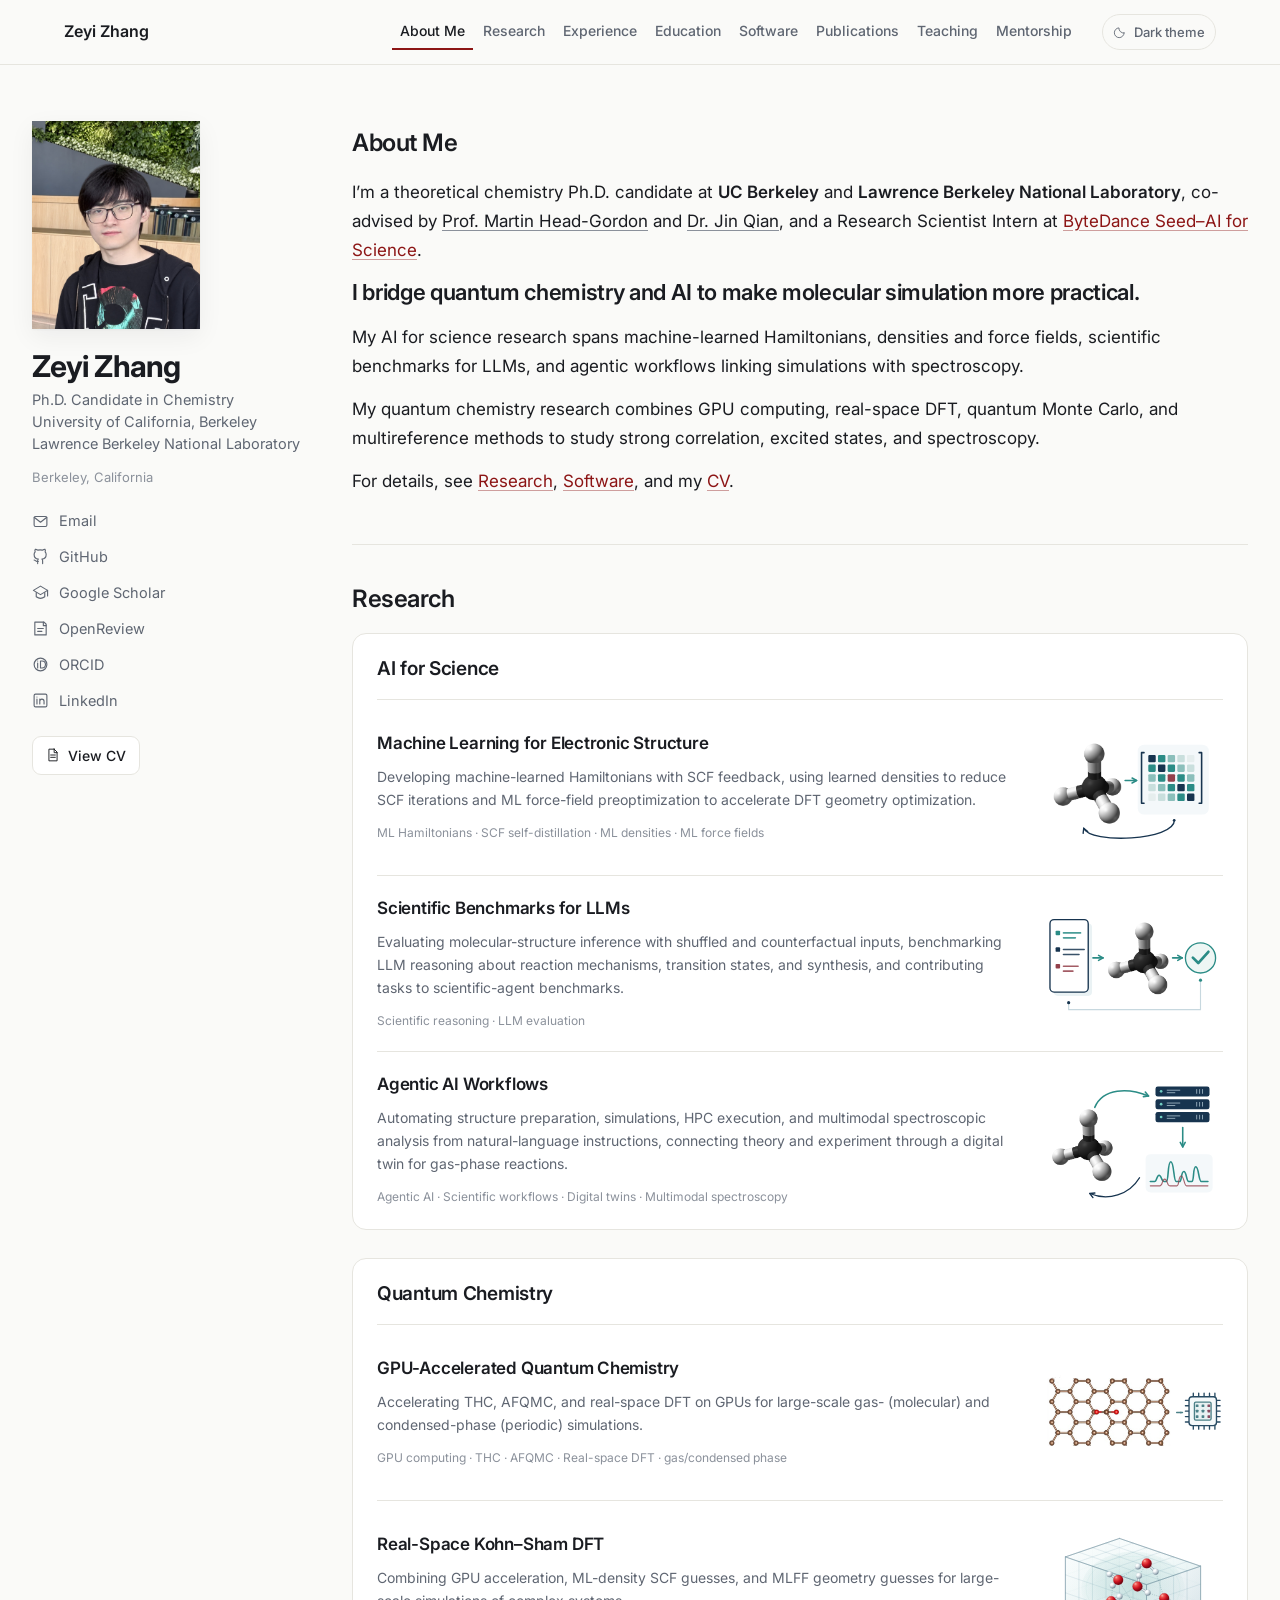
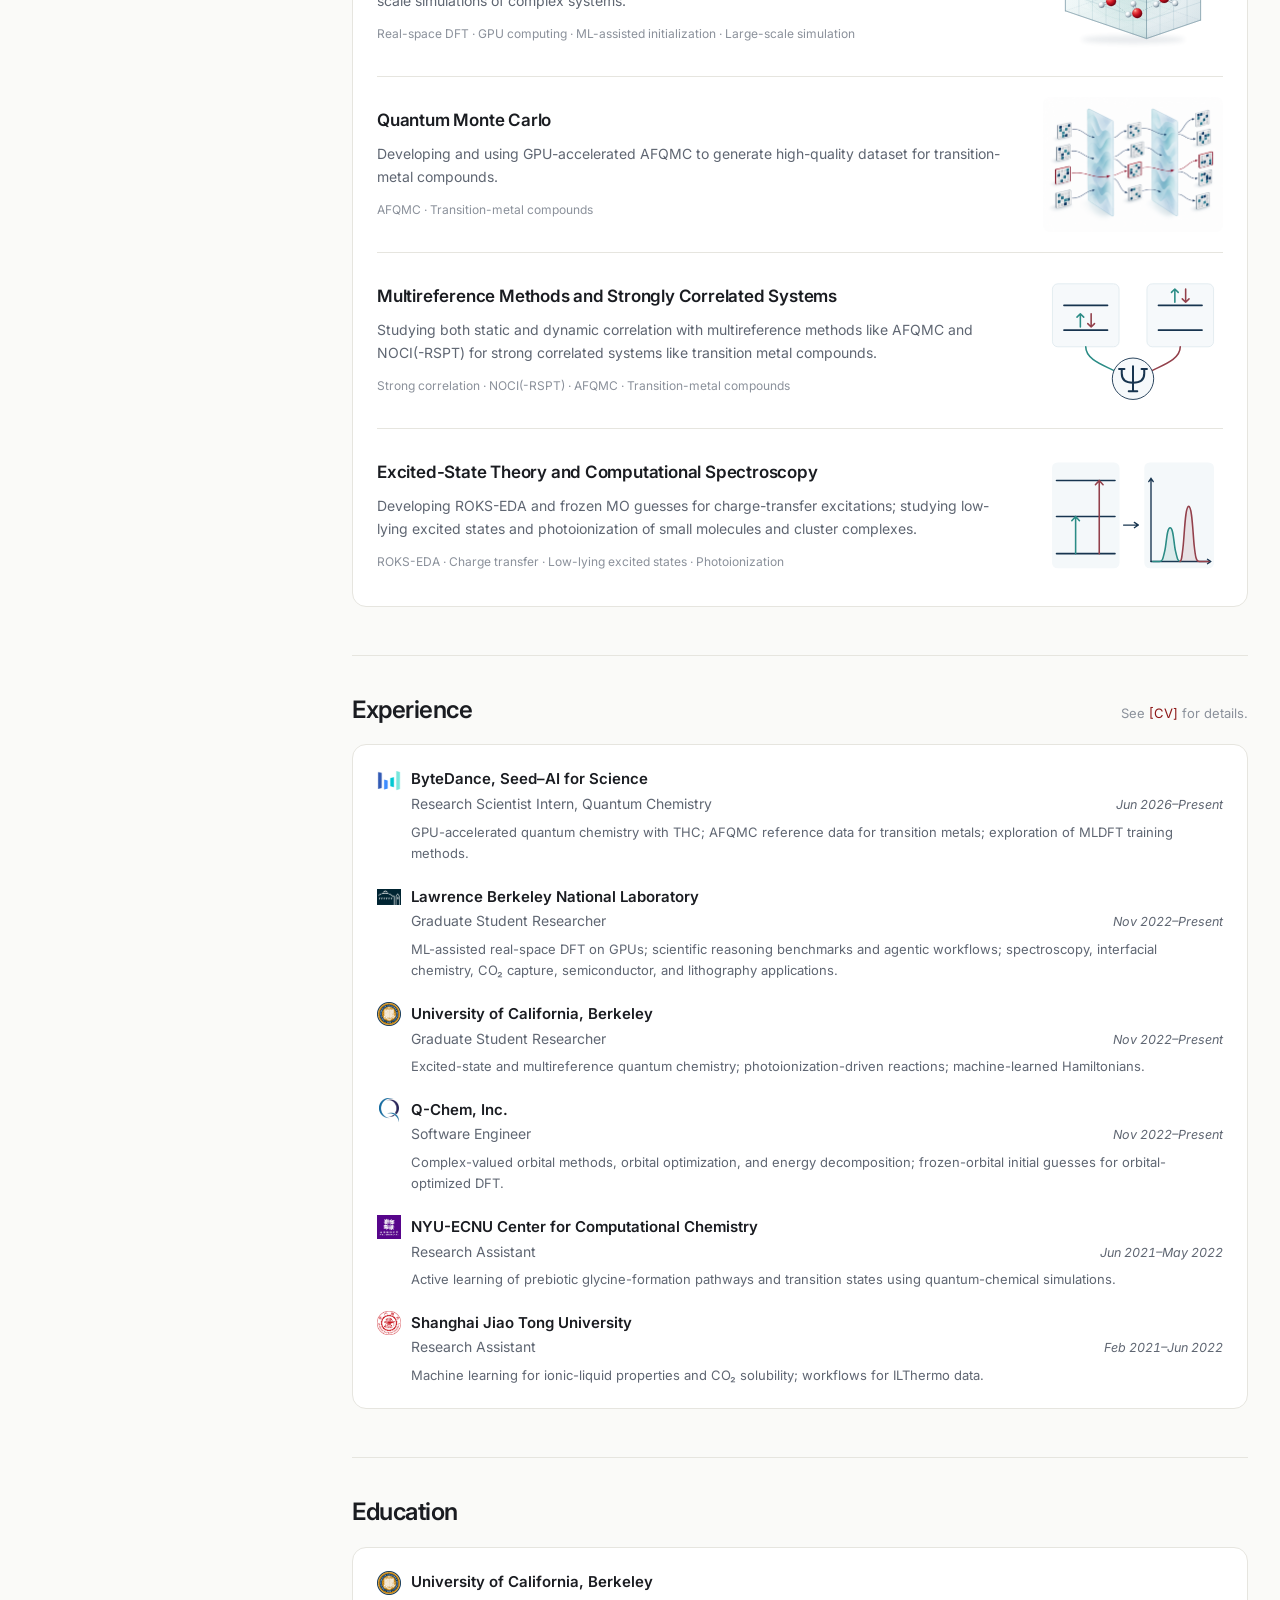
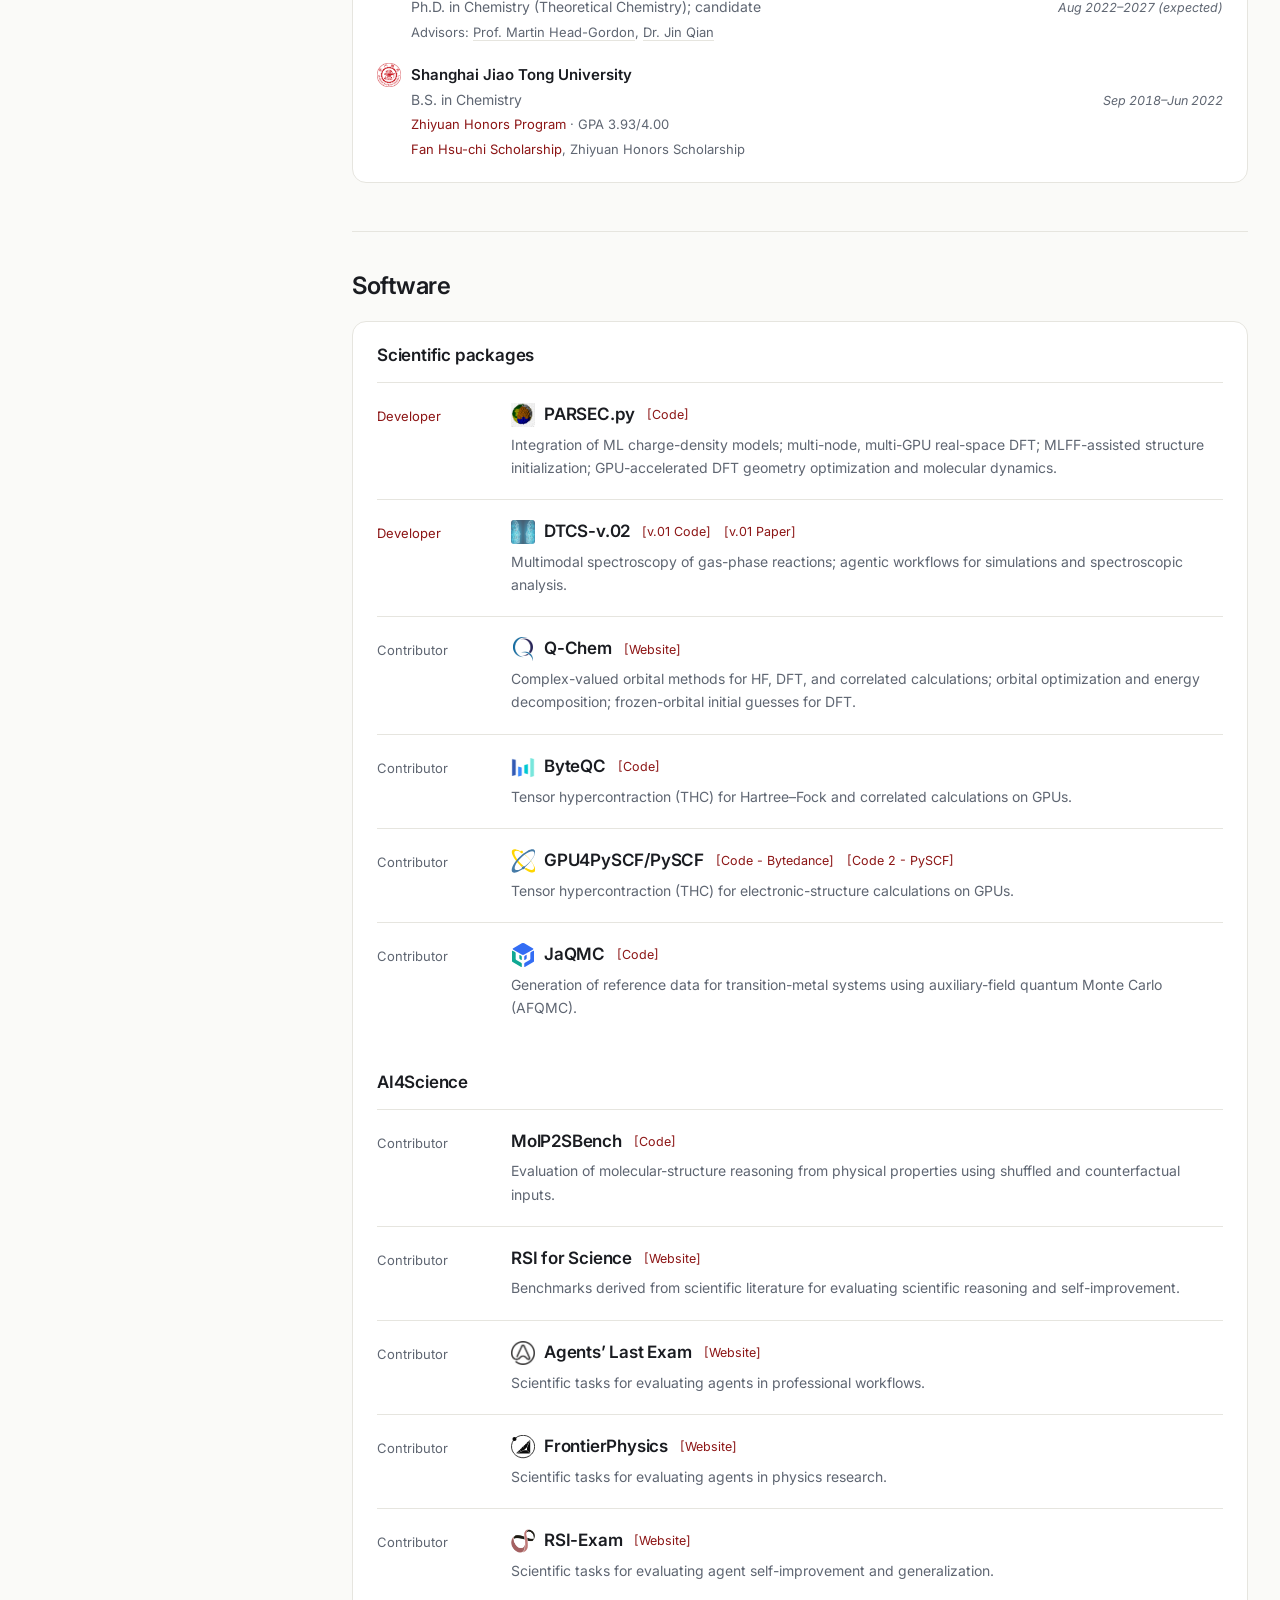
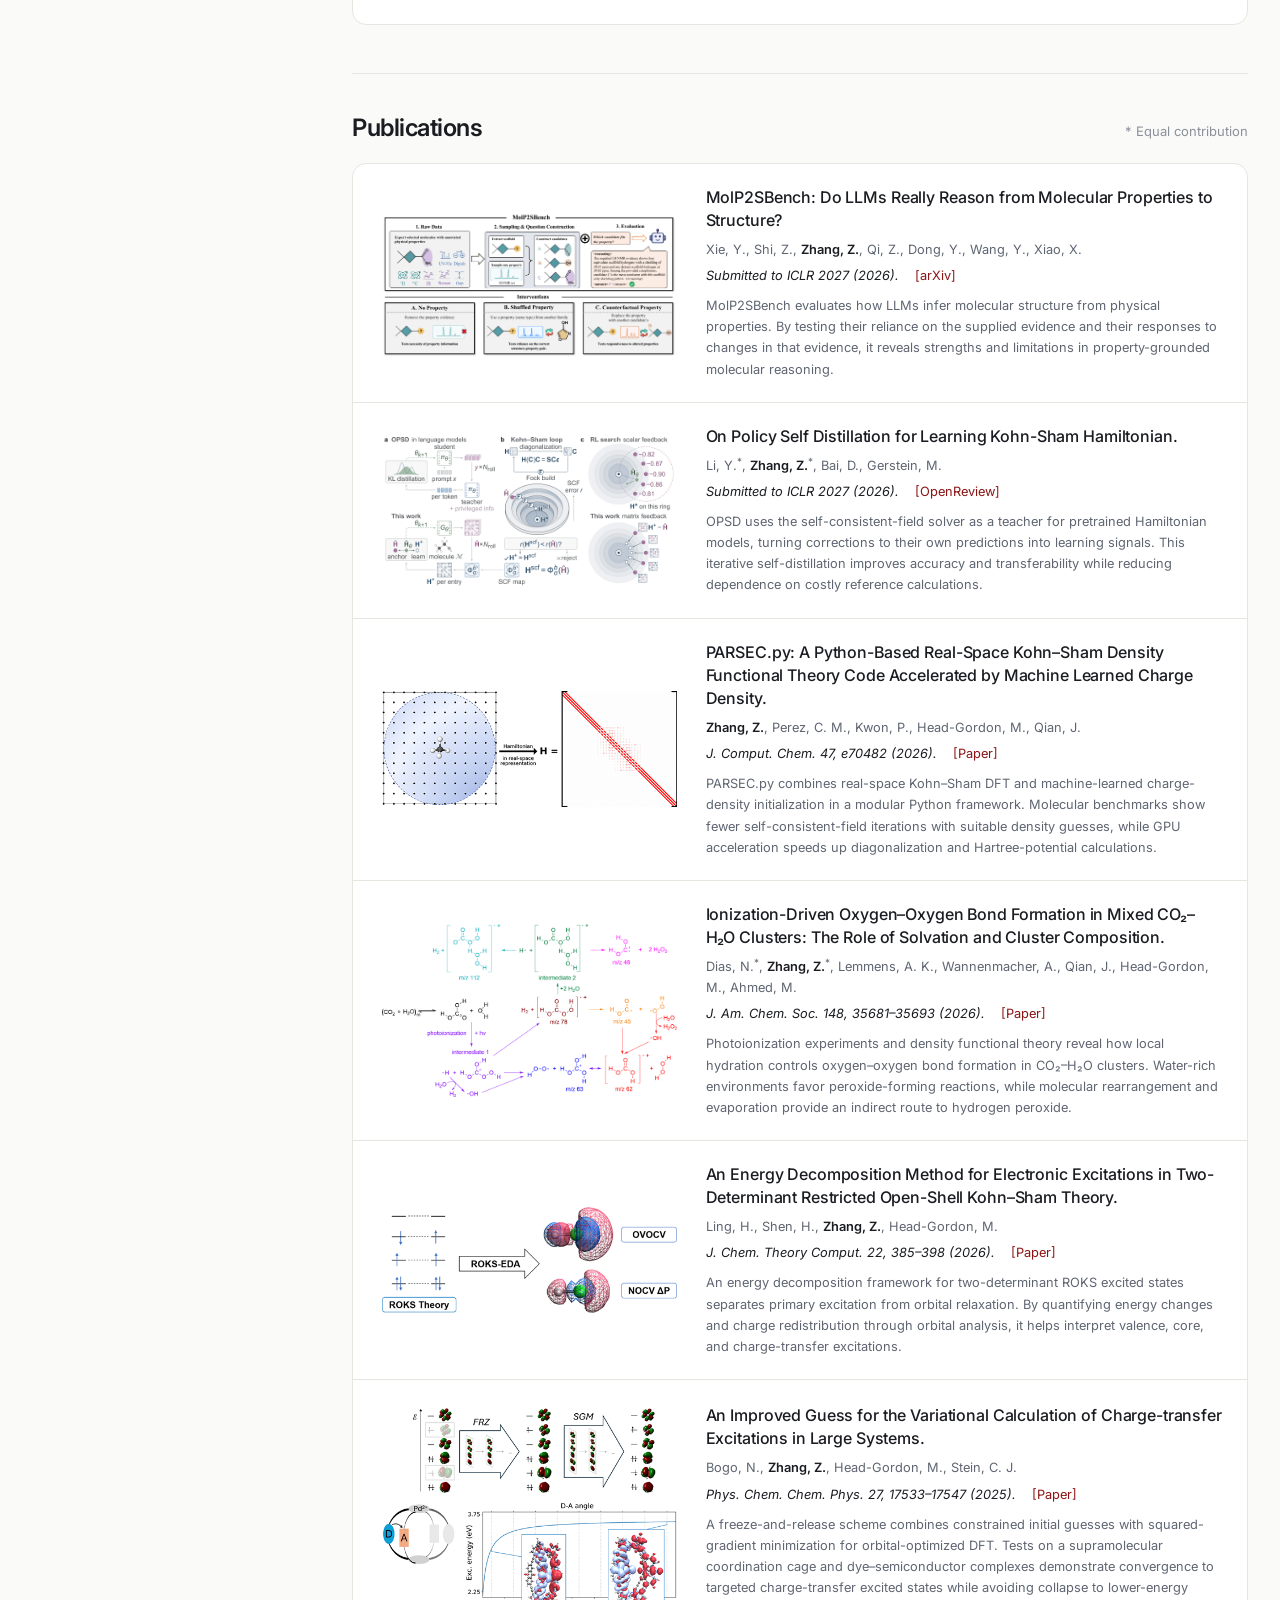
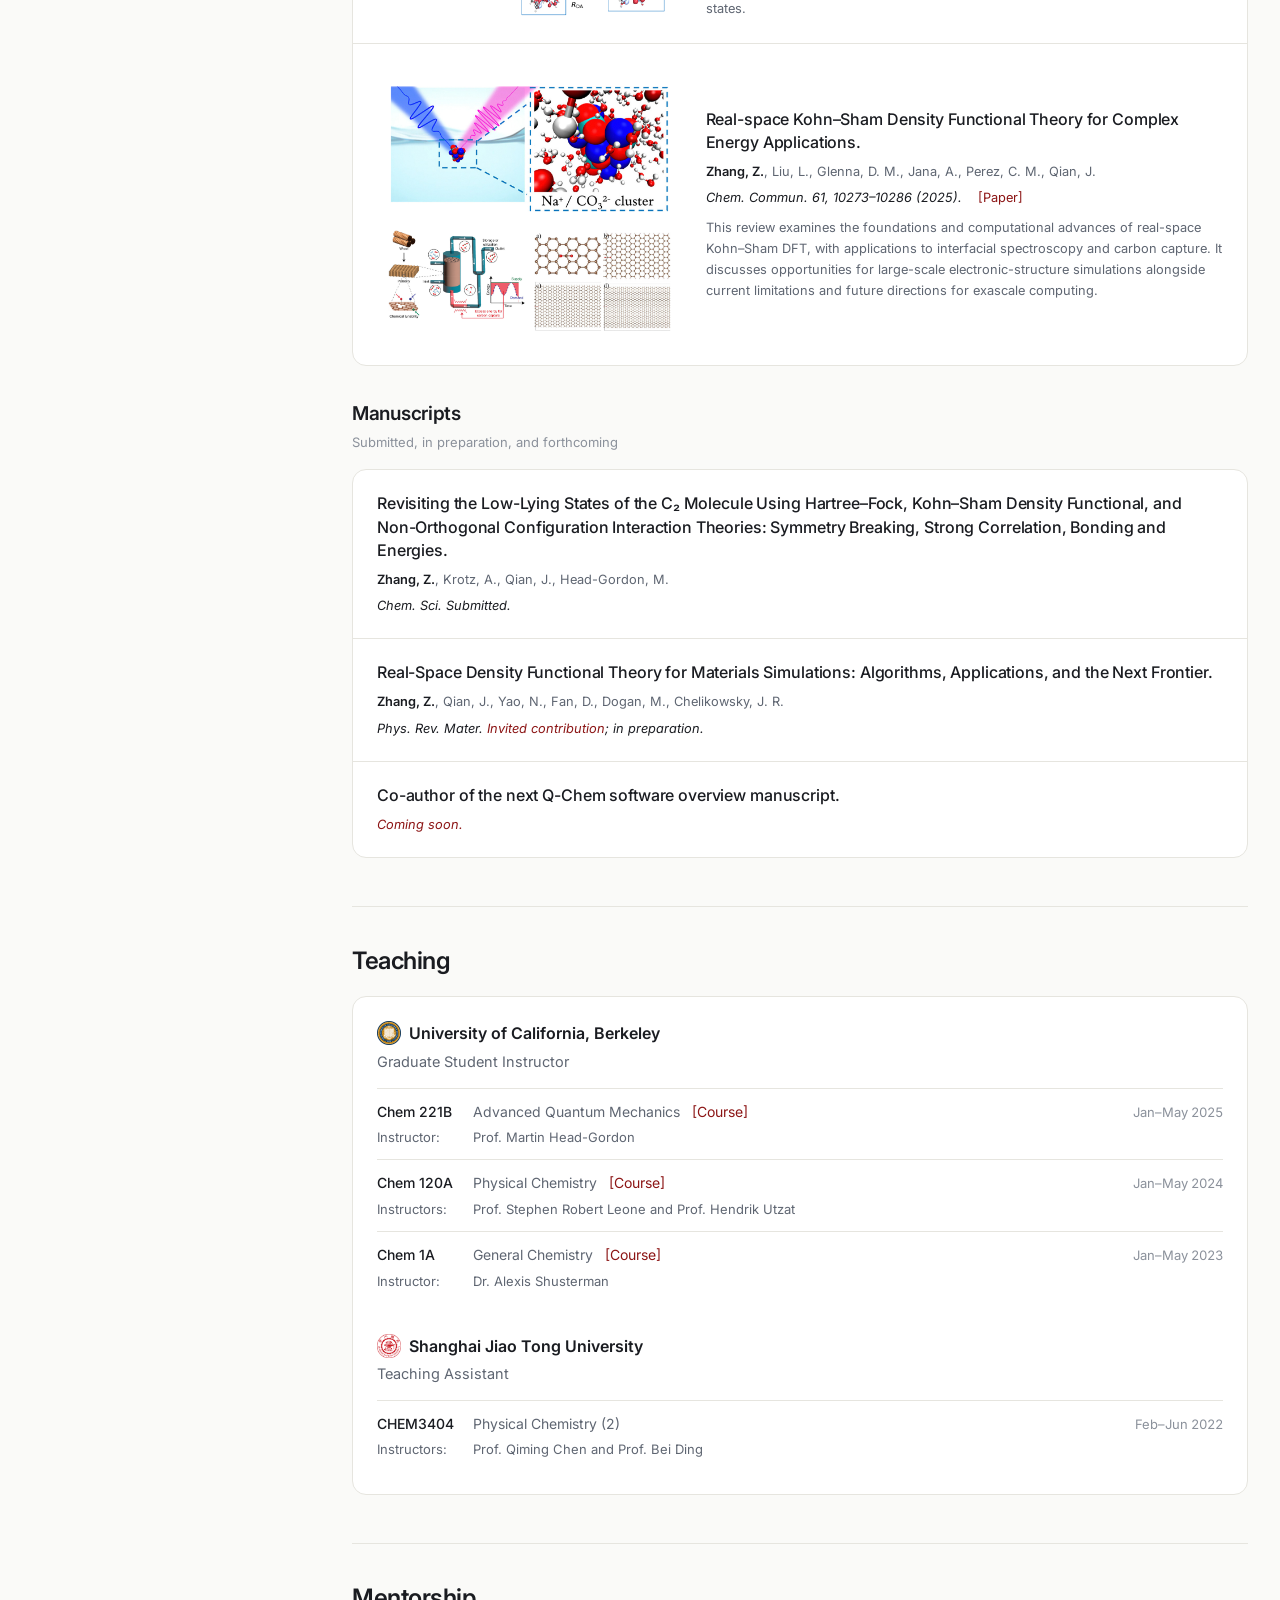
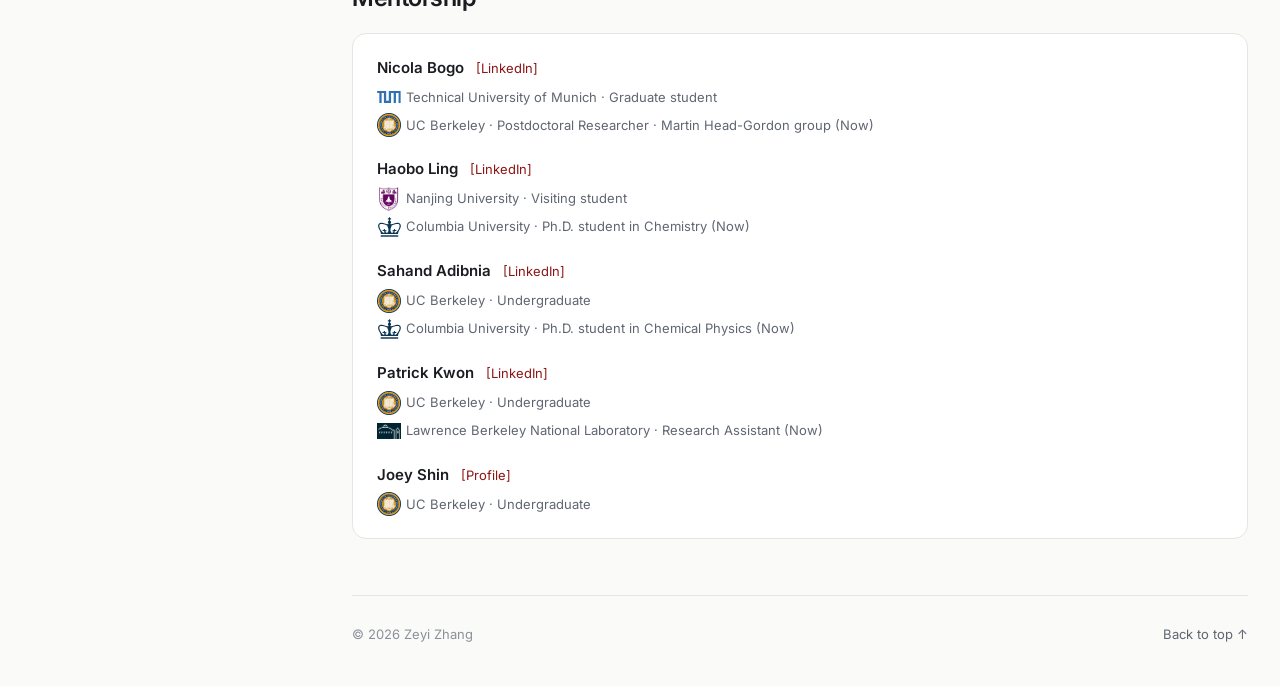
==== commit 72842d1b: "Add selected portrait and give the profile affiliation room on one line" ====
--- a/docs/index.html
+++ b/docs/index.html
@@ -10,7 +10,7 @@
 <link rel="preconnect" href="https://fonts.googleapis.com"><link rel="preconnect" href="https://fonts.gstatic.com" crossorigin>
 <link href="https://fonts.googleapis.com/css2?family=Inter:wght@400;500;600;700&amp;display=swap" rel="stylesheet">
 <script>try{const t=localStorage.getItem('zeyi-theme');document.documentElement.dataset.theme=t==='dark'?'dark':'light';}catch(e){}</script>
-<link rel="stylesheet" href="assets/style.css?v=6e6a68affb37"><script src="assets/site.js?v=41213d710a8e" defer></script>
+<link rel="stylesheet" href="assets/style.css?v=a13ceb7b79be"><script src="assets/site.js?v=41213d710a8e" defer></script>
 </head><body><a class="skip-link" href="#main">Skip to content</a><header class="topbar"><div class="topbar__inner"><a href="#about" class="topbar__name">Zeyi Zhang</a><nav class="toc" aria-label="Section navigation"><ol class="toc__list"><li><a href="#about" class="is-active">About Me</a></li><li><a href="#research">Research</a></li><li><a href="#experience">Experience</a></li><li><a href="#education">Education</a></li><li><a href="#software">Software</a></li><li><a href="#publications">Publications</a></li><li><a href="#teaching">Teaching</a></li><li><a href="#mentorship">Mentorship</a></li></ol></nav><button class="theme-toggle" type="button" aria-pressed="false" aria-label="Switch to dark theme" hidden><svg viewBox="0 0 24 24" fill="none" stroke="currentColor" stroke-width="1.6" stroke-linecap="round" stroke-linejoin="round" aria-hidden="true"><path d="M20.5 13a8.7 8.7 0 0 1-9.5-9.5A9 9 0 1 0 20.5 13Z"/></svg><span>Dark theme</span></button></div></header><div class="shell"><aside class="side" aria-label="Profile and contact information">
-<div class="profile"><div class="profile__avatar" role="img" aria-label="Portrait placeholder"></div><div class="profile__identity"><h1 class="profile__name">Zeyi Zhang</h1><p class="profile__tagline">Ph.D. Candidate in Chemistry<br>University of California, Berkeley<br>Lawrence Berkeley National Laboratory</p></div></div>
+<div class="profile"><img class="profile__avatar" src="assets/portrait.jpg?v=42b3bbb7af89" alt="Zeyi Zhang" width="934" height="1156" fetchpriority="high" decoding="async"><div class="profile__identity"><h1 class="profile__name">Zeyi Zhang</h1><p class="profile__tagline">Ph.D. Candidate in Chemistry<br>University of California, Berkeley<br>Lawrence Berkeley National Laboratory</p></div></div>
 <p class="profile__location">Berkeley, California</p><ul class="links" aria-label="Contact and academic profiles"><li><a href="mailto:zhentan007@berkeley.edu"><svg viewBox="0 0 24 24" fill="none" stroke="currentColor" stroke-width="1.6" stroke-linecap="round" stroke-linejoin="round" aria-hidden="true"><rect x="3" y="5" width="18" height="14" rx="2"/><path d="m3 6 9 7 9-7"/></svg>Email</a></li><li><a href="https://github.com/zeyizhang-berkeley" target="_blank" rel="noopener noreferrer"><svg viewBox="0 0 24 24" fill="none" stroke="currentColor" stroke-width="1.6" stroke-linecap="round" stroke-linejoin="round" aria-hidden="true"><path d="M9 19c-4 1-4-2-6-2m12 5v-4c0-1-.3-2-1-2.5 3-.3 6-1.5 6-6.5 0-1.5-.5-2.5-1.5-3.5.5-1 .5-2.5 0-3.5-2-.5-3.5 1-4 1-2-.5-4-.5-6 0-.5 0-2-1.5-4-1-.5 1-.5 2.5 0 3.5C3.5 6.5 3 7.5 3 9c0 5 3 6.2 6 6.5-.7.5-1 1.5-1 2.5v4"/></svg>GitHub</a></li><li><a href="https://scholar.google.com/citations?user=-k2Zl3sAAAAJ" target="_blank" rel="noopener noreferrer"><svg viewBox="0 0 24 24" fill="none" stroke="currentColor" stroke-width="1.6" stroke-linecap="round" stroke-linejoin="round" aria-hidden="true"><path d="m2 9 10-6 10 6-10 6-10-6Z"/><path d="M6 12v6c4 3 8 3 12 0v-6M22 9v8"/></svg>Google Scholar</a></li><li><a href="https://openreview.net/profile?id=~Zeyi_Zhang3" target="_blank" rel="noopener noreferrer"><svg viewBox="0 0 24 24" fill="none" stroke="currentColor" stroke-width="1.6" stroke-linecap="round" stroke-linejoin="round" aria-hidden="true"><path d="M4 3h13l3 3v15H4V3Z"/><path d="M16 3v5h4M8 12h8M8 16h6"/></svg>OpenReview</a></li><li><a href="https://orcid.org/0009-0006-7067-1469" target="_blank" rel="noopener noreferrer"><svg viewBox="0 0 24 24" fill="none" stroke="currentColor" stroke-width="1.6" stroke-linecap="round" stroke-linejoin="round" aria-hidden="true"><circle cx="12" cy="12" r="9"/><path d="M8 10v7m0-10v.1M12 7h2a5 5 0 0 1 0 10h-2V7Z"/></svg>ORCID</a></li><li><a href="https://www.linkedin.com/in/zeyi-zhang-a92929247/" target="_blank" rel="noopener noreferrer"><svg viewBox="0 0 24 24" fill="none" stroke="currentColor" stroke-width="1.6" stroke-linecap="round" stroke-linejoin="round" aria-hidden="true"><rect x="3" y="3" width="18" height="18" rx="2"/><path d="M7 10v7m0-10v.1M11 17v-7m0 3a3 3 0 0 1 6 0v4"/></svg>LinkedIn</a></li></ul><a href="assets/Zeyi_Zhang_CV.pdf" class="cv-link" target="_blank" rel="noopener noreferrer"><svg viewBox="0 0 24 24" fill="none" stroke="currentColor" stroke-width="1.6" stroke-linecap="round" stroke-linejoin="round" aria-hidden="true"><path d="M14 2H5v20h14V7l-5-5Z"/><path d="M14 2v6h5M8 12h8M8 16h8"/></svg>View CV</a></aside><main class="main" id="main"><section class="section intro" id="about" aria-labelledby="about-title"><div class="section__head"><h2 id="about-title">About Me</h2></div><p>I’m a theoretical chemistry Ph.D. candidate at <strong>UC Berkeley</strong> and <strong>Lawrence Berkeley National Laboratory</strong>, co-advised by <a class="person" href="https://mhggroupberkeley.com/members/" target="_blank" rel="noopener noreferrer">Prof. Martin Head-Gordon</a> and <a class="person" href="https://qiangrouppage.lbl.gov/people" target="_blank" rel="noopener noreferrer">Dr. Jin Qian</a>, and a Research Scientist Intern at <a href="https://seed.bytedance.com/en/" target="_blank" rel="noopener noreferrer">ByteDance Seed–AI for Science</a>.</p><p class="intro__lead">I bridge quantum chemistry and AI to make molecular simulation more practical.</p><p>My AI for science research spans machine-learned Hamiltonians, densities and force fields, scientific benchmarks for LLMs, and agentic workflows linking simulations with spectroscopy.</p><p>My quantum chemistry research combines GPU computing, real-space DFT, quantum Monte Carlo, and multireference methods to study strong correlation, excited states, and spectroscopy.</p><p>For details, see <a href="#research">Research</a>, <a href="#software">Software</a>, and my <a href="assets/Zeyi_Zhang_CV.pdf" target="_blank" rel="noopener noreferrer">CV</a>.</p></section><section class="section " id="research" aria-labelledby="research-title"><div class="section__head"><h2 id="research-title">Research</h2></div><div class="research-group section-panel" aria-labelledby="ai-for-science-title"><h3 id="ai-for-science-title">AI for Science</h3><div class="projects"><article class="project project--with-figure" id="machine-learning"><figure class="project__figure"><img src="assets/research/machine-learning-sourced.svg" alt="A source-verified methane model linked to a symmetric Hamiltonian matrix and an iterative feedback loop." width="800" height="600" loading="lazy" decoding="async"></figure><div class="project__body"><h4>Machine Learning for Electronic Structure</h4><p>Developing machine-learned Hamiltonians with SCF feedback, using learned densities to reduce SCF iterations and ML force-field preoptimization to accelerate DFT geometry optimization.</p><p class="project__keywords">ML Hamiltonians · SCF self-distillation · ML densities · ML force fields</p></div></article><article class="project project--with-figure" id="scientific-benchmarks"><figure class="project__figure"><img src="assets/research/scientific-benchmarks-sourced.svg" alt="Scientific evidence cards, a source-verified methane model, and an evaluation checklist illustrate molecular reasoning benchmarks." width="800" height="600" loading="lazy" decoding="async"></figure><div class="project__body"><h4>Scientific Benchmarks for LLMs</h4><p>Evaluating molecular-structure inference with shuffled and counterfactual inputs, benchmarking LLM reasoning about reaction mechanisms, transition states, and synthesis, and contributing tasks to scientific-agent benchmarks.</p><p class="project__keywords">Scientific reasoning · LLM evaluation</p></div></article><article class="project project--with-figure" id="spectroscopy"><figure class="project__figure"><img src="assets/research/spectroscopy-sourced.svg" alt="A source-verified methane model, computing resources, and a schematic spectrum form an automated scientific workflow." width="800" height="600" loading="lazy" decoding="async"></figure><div class="project__body"><h4>Agentic AI Workflows</h4><p>Automating structure preparation, simulations, HPC execution, and multimodal spectroscopic analysis from natural-language instructions, connecting theory and experiment through a digital twin for gas-phase reactions.</p><p class="project__keywords">Agentic AI · Scientific workflows · Digital twins · Multimodal spectroscopy</p></div></article></div></div><div class="research-group section-panel" aria-labelledby="quantum-chemistry-title"><h3 id="quantum-chemistry-title">Quantum Chemistry</h3><div class="projects"><article class="project project--with-figure" id="quantum-simulation"><figure class="project__figure"><img src="assets/research/quantum-simulation-unlabeled-v2.svg" alt="A published carbon dioxide on graphene model beside a GPU schematic, with the original panel label removed." width="800" height="600" loading="lazy" decoding="async"></figure><div class="project__body"><h4>GPU-Accelerated Quantum Chemistry</h4><p>Accelerating THC, AFQMC, and real-space DFT on GPUs for large-scale gas- (molecular) and condensed-phase (periodic) simulations.</p><p class="project__keywords">GPU computing · THC · AFQMC · Real-space DFT · gas/condensed phase</p></div></article><article class="project project--with-figure" id="real-space-dft"><figure class="project__figure"><img src="assets/research/real-space-dft-water-cluster-v6.svg" alt="A six-water molecular cluster inside a wide rectangular real-space grid, with small white hydrogen spheres and dashed intermolecular hydrogen bonds." width="800" height="600" loading="lazy" decoding="async"></figure><div class="project__body"><h4>Real-Space Kohn–Sham DFT</h4><p>Combining GPU acceleration, ML-density SCF guesses, and MLFF geometry guesses for large-scale simulations of complex systems.</p><p class="project__keywords">Real-space DFT · GPU computing · ML-assisted initialization · Large-scale simulation</p></div></article><article class="project project--with-figure" id="quantum-monte-carlo-research"><figure class="project__figure"><img src="assets/research/quantum-monte-carlo-research-v1.png" alt="Electronic-state walkers propagate through sampled auxiliary fields in a conceptual quantum Monte Carlo illustration." width="1448" height="1086" loading="lazy" decoding="async"></figure><div class="project__body"><h4>Quantum Monte Carlo</h4><p>Developing and using GPU-accelerated AFQMC to generate high-quality dataset for transition-metal compounds.</p><p class="project__keywords">AFQMC · Transition-metal compounds</p></div></article><article class="project project--with-figure" id="strong-correlation"><figure class="project__figure"><img src="assets/research/strong-correlation-schematic.svg" alt="Two opposite-spin paired electronic configurations combine in a multiconfigurational wavefunction." width="800" height="600" loading="lazy" decoding="async"></figure><div class="project__body"><h4>Multireference Methods and Strongly Correlated Systems</h4><p>Studying both static and dynamic correlation with multireference methods like AFQMC and NOCI(-RSPT) for strong correlated systems like transition metal compounds.</p><p class="project__keywords">Strong correlation · NOCI(-RSPT) · AFQMC · Transition-metal compounds</p></div></article><article class="project project--with-figure" id="excited-states"><figure class="project__figure"><img src="assets/research/excited-states-original-v2.svg" alt="Two electronic transitions from a ground state to excited states correspond to two schematic absorption peaks, with photon energy increasing to the right." width="800" height="600" loading="lazy" decoding="async"></figure><div class="project__body"><h4>Excited-State Theory and Computational Spectroscopy</h4><p>Developing ROKS-EDA and frozen MO guesses for charge-transfer excitations; studying low-lying excited states and photoionization of small molecules and cluster complexes.</p><p class="project__keywords">ROKS-EDA · Charge transfer · Low-lying excited states · Photoionization</p></div></article></div></div></section><section class="section " id="experience" aria-labelledby="experience-title"><div class="section__head"><h2 id="experience-title">Experience</h2><p class="section__note">See <a href="assets/Zeyi_Zhang_CV.pdf" target="_blank" rel="noopener noreferrer">[CV]</a> for details.</p></div><div class="section-panel"><ol class="affiliations"><li class="affiliation" id="bytedance"><div class="affiliation__logo"><img src="assets/institutions/bytedance.png" alt="" width="24" height="24" loading="lazy" decoding="async"></div><div class="affiliation__body"><h3><a href="https://seed.bytedance.com/en/" target="_blank" rel="noopener noreferrer">ByteDance, Seed–AI for Science</a></h3><div class="affiliation__role-date"><p class="exp__role">Research Scientist Intern, Quantum Chemistry</p><p class="exp__date">Jun 2026–Present</p></div><p class="exp__summary">GPU-accelerated quantum chemistry with THC; AFQMC reference data for transition metals; exploration of MLDFT training methods.</p></div></li><li class="affiliation" id="lbnl"><div class="affiliation__logo"><img src="assets/institutions/berkeley-lab.png" alt="" width="24" height="24" loading="lazy" decoding="async"></div><div class="affiliation__body"><h3>Lawrence Berkeley National Laboratory</h3><div class="affiliation__role-date"><p class="exp__role">Graduate Student Researcher</p><p class="exp__date">Nov 2022–Present</p></div><p class="exp__summary">ML-assisted real-space DFT on GPUs; scientific reasoning benchmarks and agentic workflows; spectroscopy, interfacial chemistry, CO₂ capture, semiconductor, and lithography applications.</p></div></li><li class="affiliation" id="berkeley"><div class="affiliation__logo"><img src="assets/institutions/berkeley.png" alt="" width="24" height="24" loading="lazy" decoding="async"></div><div class="affiliation__body"><h3>University of California, Berkeley</h3><div class="affiliation__role-date"><p class="exp__role">Graduate Student Researcher</p><p class="exp__date">Nov 2022–Present</p></div><p class="exp__summary">Excited-state and multireference quantum chemistry; photoionization-driven reactions; machine-learned Hamiltonians.</p></div></li><li class="affiliation" id="qchem"><div class="affiliation__logo"><img src="assets/institutions/qchem.png" alt="" width="24" height="24" loading="lazy" decoding="async"></div><div class="affiliation__body"><h3><a href="https://www.q-chem.com/" target="_blank" rel="noopener noreferrer">Q-Chem, Inc.</a></h3><div class="affiliation__role-date"><p class="exp__role">Software Engineer</p><p class="exp__date">Nov 2022–Present</p></div><p class="exp__summary">Complex-valued orbital methods, orbital optimization, and energy decomposition; frozen-orbital initial guesses for orbital-optimized DFT.</p></div></li><li class="affiliation" id="nyu-ecnu"><div class="affiliation__logo"><img src="assets/institutions/nyu-shanghai.png" alt="" width="24" height="24" loading="lazy" decoding="async"></div><div class="affiliation__body"><h3><a href="https://research.shanghai.nyu.edu/chemistry" target="_blank" rel="noopener noreferrer">NYU-ECNU Center for Computational Chemistry</a></h3><div class="affiliation__role-date"><p class="exp__role">Research Assistant</p><p class="exp__date">Jun 2021–May 2022</p></div><p class="exp__summary">Active learning of prebiotic glycine-formation pathways and transition states using quantum-chemical simulations.</p></div></li><li class="affiliation" id="sjtu"><div class="affiliation__logo"><img src="assets/institutions/sjtu.png" alt="" width="24" height="24" loading="lazy" decoding="async"></div><div class="affiliation__body"><h3>Shanghai Jiao Tong University</h3><div class="affiliation__role-date"><p class="exp__role">Research Assistant</p><p class="exp__date">Feb 2021–Jun 2022</p></div><p class="exp__summary">Machine learning for ionic-liquid properties and CO₂ solubility; workflows for ILThermo data.</p></div></li></ol></div></section><section class="section " id="education" aria-labelledby="education-title"><div class="section__head"><h2 id="education-title">Education</h2></div><div class="section-panel"><ol class="affiliations"><li class="affiliation"><div class="affiliation__logo"><img src="assets/institutions/berkeley.png" alt="" width="24" height="24" loading="lazy" decoding="async"></div><div class="affiliation__body"><h3>University of California, Berkeley</h3><div class="affiliation__role-date"><p class="exp__role">Ph.D. in Chemistry (Theoretical Chemistry); candidate</p><p class="exp__date">Aug 2022–2027 (expected)</p></div><p class="exp__meta">Advisors: <a href="https://mhggroupberkeley.com/members/" class="person" target="_blank" rel="noopener noreferrer">Prof. Martin Head-Gordon</a>, <a href="https://qiangrouppage.lbl.gov/people" class="person" target="_blank" rel="noopener noreferrer">Dr. Jin Qian</a></p></div></li><li class="affiliation"><div class="affiliation__logo"><img src="assets/institutions/sjtu.png" alt="" width="24" height="24" loading="lazy" decoding="async"></div><div class="affiliation__body"><h3>Shanghai Jiao Tong University</h3><div class="affiliation__role-date"><p class="exp__role">B.S. in Chemistry</p><p class="exp__date">Sep 2018–Jun 2022</p></div><p class="exp__meta"><a href="https://en.zhiyuan.sjtu.edu.cn/" target="_blank" rel="noopener noreferrer">Zhiyuan Honors Program</a> · GPA 3.93/4.00</p><p class="exp__meta"><a href="http://fanhsuchischolars.org.cn/" target="_blank" rel="noopener noreferrer">Fan Hsu-chi Scholarship</a>, Zhiyuan Honors Scholarship</p></div></li></ol></div></section><section class="section " id="software" aria-labelledby="software-title"><div class="section__head"><h2 id="software-title">Software</h2></div><div class="section-panel"><div class="software-group" id="scientific-packages"><h3>Scientific packages</h3><ol class="software-list"><li class="software__item" id="parsec-software"><p class="software__role software__role--developer">Developer</p><div class="software__body"><h4><span class="software__name"><span class="brand-logo brand-logo--parsec" aria-hidden="true"><img src="assets/logos/parsec.png" alt="" loading="lazy" decoding="async"></span>PARSEC.py</span> <span class="software__resources"><a href="https://github.com/QianGroupPage/PARSEC.py" target="_blank" rel="noopener noreferrer">[Code]</a></span></h4><p class="software__description">Integration of ML charge-density models; multi-node, multi-GPU real-space DFT; MLFF-assisted structure initialization; GPU-accelerated DFT geometry optimization and molecular dynamics.</p></div></li><li class="software__item" id="digital-twin"><p class="software__role software__role--developer">Developer</p><div class="software__body"><h4><span class="software__name"><span class="brand-logo brand-logo--dtcs" aria-hidden="true"><img src="assets/logos/dtcs.png" alt="" loading="lazy" decoding="async"></span>DTCS-v.02</span> <span class="software__resources"><a href="https://github.com/QianGroupPage/DTCS-v.01" target="_blank" rel="noopener noreferrer">[v.01 Code]</a> <a href="https://www.nature.com/articles/s43588-025-00857-y" target="_blank" rel="noopener noreferrer">[v.01 Paper]</a></span></h4><p class="software__description">Multimodal spectroscopy of gas-phase reactions; agentic workflows for simulations and spectroscopic analysis.</p></div></li><li class="software__item" id="qchem-software"><p class="software__role">Contributor</p><div class="software__body"><h4><span class="software__name"><span class="brand-logo" aria-hidden="true"><img src="assets/institutions/qchem.png" alt="" loading="lazy" decoding="async"></span>Q-Chem</span> <span class="software__resources"><a href="https://www.q-chem.com/" target="_blank" rel="noopener noreferrer">[Website]</a></span></h4><p class="software__description">Complex-valued orbital methods for HF, DFT, and correlated calculations; orbital optimization and energy decomposition; frozen-orbital initial guesses for DFT.</p></div></li><li class="software__item" id="gpu-quantum-chemistry"><p class="software__role">Contributor</p><div class="software__body"><h4><span class="software__name"><span class="brand-logo" aria-hidden="true"><img src="assets/institutions/bytedance.png" alt="" loading="lazy" decoding="async"></span>ByteQC</span> <span class="software__resources"><a href="https://github.com/bytedance/byteqc" target="_blank" rel="noopener noreferrer">[Code]</a></span></h4><p class="software__description">Tensor hypercontraction (THC) for Hartree–Fock and correlated calculations on GPUs.</p></div></li><li class="software__item" id="gpu4pyscf-software"><p class="software__role">Contributor</p><div class="software__body"><h4><span class="software__name"><span class="brand-logo brand-logo--pyscf" aria-hidden="true"><img src="assets/logos/pyscf.svg" alt="" loading="lazy" decoding="async"></span>GPU4PySCF/PySCF</span> <span class="software__resources"><a href="https://github.com/bytedance/gpu4pyscf" target="_blank" rel="noopener noreferrer">[Code - Bytedance]</a> <a href="https://github.com/pyscf/gpu4pyscf" target="_blank" rel="noopener noreferrer">[Code 2 - PySCF]</a></span></h4><p class="software__description">Tensor hypercontraction (THC) for electronic-structure calculations on GPUs.</p></div></li><li class="software__item" id="quantum-monte-carlo"><p class="software__role">Contributor</p><div class="software__body"><h4><span class="software__name"><span class="brand-logo" aria-hidden="true"><img src="assets/logos/jaqmc.svg" alt="" loading="lazy" decoding="async"></span>JaQMC</span> <span class="software__resources"><a href="https://github.com/bytedance/jaqmc" target="_blank" rel="noopener noreferrer">[Code]</a></span></h4><p class="software__description">Generation of reference data for transition-metal systems using auxiliary-field quantum Monte Carlo (AFQMC).</p></div></li></ol></div><div class="software-group" id="rsi-science"><h3>AI4Science</h3><ol class="software-list"><li class="software__item" id="molp2sbench-software"><p class="software__role">Contributor</p><div class="software__body"><h4><span class="software__name">MolP2SBench</span> <span class="software__resources"><a href="https://github.com/DUAL-Xiao/MolP2SBench" target="_blank" rel="noopener noreferrer">[Code]</a></span></h4><p class="software__description">Evaluation of molecular-structure reasoning from physical properties using shuffled and counterfactual inputs.</p></div></li><li class="software__item" id="rsi-for-science-software"><p class="software__role">Contributor</p><div class="software__body"><h4><span class="software__name">RSI for Science</span> <span class="software__resources"><a href="https://rsi4science.org/" target="_blank" rel="noopener noreferrer">[Website]</a></span></h4><p class="software__description">Benchmarks derived from scientific literature for evaluating scientific reasoning and self-improvement.</p></div></li><li class="software__item" id="agents-last-exam-software"><p class="software__role">Contributor</p><div class="software__body"><h4><span class="software__name"><span class="brand-logo" aria-hidden="true"><img src="assets/logos/agents-last-exam-logo.png" alt="" loading="lazy" decoding="async"></span>Agents’ Last Exam</span> <span class="software__resources"><a href="https://agents-last-exam.org/" target="_blank" rel="noopener noreferrer">[Website]</a></span></h4><p class="software__description">Scientific tasks for evaluating agents in professional workflows.</p></div></li><li class="software__item" id="frontierphysics-software"><p class="software__role">Contributor</p><div class="software__body"><h4><span class="software__name"><span class="brand-logo" aria-hidden="true"><img src="assets/logos/frontierphysics-icon.svg" alt="" loading="lazy" decoding="async"></span>FrontierPhysics</span> <span class="software__resources"><a href="https://www.benchflow.ai/frontierphysics" target="_blank" rel="noopener noreferrer">[Website]</a></span></h4><p class="software__description">Scientific tasks for evaluating agents in physics research.</p></div></li><li class="software__item" id="rsi-exam-software"><p class="software__role">Contributor</p><div class="software__body"><h4><span class="software__name"><span class="brand-logo" aria-hidden="true"><img src="assets/logos/rsi-exam-logo.png" alt="" loading="lazy" decoding="async"></span>RSI-Exam</span> <span class="software__resources"><a href="https://rsi-exam.ai/index.html" target="_blank" rel="noopener noreferrer">[Website]</a></span></h4><p class="software__description">Scientific tasks for evaluating agent self-improvement and generalization.</p></div></li></ol></div></div></section><section class="section " id="publications" aria-labelledby="publications-title"><div class="section__head"><h2 id="publications-title">Publications</h2><p class="section__note">* Equal contribution</p></div><div class="pubs"><article class="pub pub--with-figure" id="paper-1" aria-label="Work 1"><figure class="pub__figure"><button class="pub__figure-link" type="button" data-figure-src="assets/papers/molp2s-figure1-vector.svg?v=fef65d4d7ade" aria-haspopup="dialog" aria-controls="figure-lightbox" title="Enlarge figure" aria-label="Enlarge figure for MolP2SBench: Do LLMs Really Reason from Molecular Properties to Structure?"><img src="assets/papers/molp2s-figure1.png" alt="MolP2SBench workflow and property interventions for molecular structure reasoning." width="1244" height="638" loading="lazy" decoding="async"></button></figure><div class="pub__body"><h3>MolP2SBench: Do LLMs Really Reason from Molecular Properties to Structure?</h3><p class="pub__authors">Xie, Y., Shi, Z., <strong>Zhang, Z.</strong>, Qi, Z., Dong, Y., Wang, Y., Xiao, X.</p><p class="pub__citation">Submitted to ICLR 2027 (2026). <span class="pub__resources"><a href="https://arxiv.org/html/2610.12522v1" target="_blank" rel="noopener noreferrer">[arXiv]</a></span></p><p class="pub__summary">MolP2SBench evaluates how LLMs infer molecular structure from physical properties. By testing their reliance on the supplied evidence and their responses to changes in that evidence, it reveals strengths and limitations in property-grounded molecular reasoning.</p></div></article><article class="pub pub--with-figure" id="paper-2" aria-label="Work 2"><figure class="pub__figure"><button class="pub__figure-link" type="button" data-figure-src="assets/papers/opsd-figure1-vector.svg?v=9e684137e18c" aria-haspopup="dialog" aria-controls="figure-lightbox" title="Enlarge figure" aria-label="Enlarge figure for On Policy Self Distillation for Learning Kohn-Sham Hamiltonian."><img src="assets/papers/opsd-figure1.png" alt="On-policy self-distillation learns Hamiltonians from dense SCF corrections." width="1400" height="740" loading="lazy" decoding="async"></button></figure><div class="pub__body"><h3>On Policy Self Distillation for Learning Kohn-Sham Hamiltonian.</h3><p class="pub__authors">Li, Y.<sup>*</sup>, <strong>Zhang, Z.</strong><sup>*</sup>, Bai, D., Gerstein, M.</p><p class="pub__citation">Submitted to ICLR 2027 (2026). <span class="pub__resources"><a href="https://openreview.net/forum?id=l3ZCZaRFKC" target="_blank" rel="noopener noreferrer">[OpenReview]</a></span></p><p class="pub__summary">OPSD uses the self-consistent-field solver as a teacher for pretrained Hamiltonian models, turning corrections to their own predictions into learning signals. This iterative self-distillation improves accuracy and transferability while reducing dependence on costly reference calculations.</p></div></article><article class="pub pub--with-figure" id="paper-3" aria-label="Work 3"><figure class="pub__figure"><button class="pub__figure-link" type="button" data-figure-src="assets/papers/realspace-graphical-abstract-highres.png?v=37460c89ecfc" aria-haspopup="dialog" aria-controls="figure-lightbox" title="Enlarge figure" aria-label="Enlarge figure for PARSEC.py: A Python-Based Real-Space Kohn–Sham Density Functional Theory Code Accelerated by Machine Learned Charge Density."><img src="assets/papers/realspace-graphical-abstract.png" alt="Real-space grid representation of a molecule and the sparsity pattern of its Kohn–Sham Hamiltonian; graphical abstract from the Real-space KS-DFT review." width="520" height="204" loading="lazy" decoding="async"></button></figure><div class="pub__body"><h3>PARSEC.py: A Python-Based Real-Space Kohn–Sham Density Functional Theory Code Accelerated by Machine Learned Charge Density.</h3><p class="pub__authors"><strong>Zhang, Z.</strong>, Perez, C. M., Kwon, P., Head-Gordon, M., Qian, J.</p><p class="pub__citation">J. Comput. Chem. 47, e70482 (2026). <span class="pub__resources"><a href="https://doi.org/10.1002/jcc.70482" target="_blank" rel="noopener noreferrer">[Paper]</a></span></p><p class="pub__summary">PARSEC.py combines real-space Kohn–Sham DFT and machine-learned charge-density initialization in a modular Python framework. Molecular benchmarks show fewer self-consistent-field iterations with suitable density guesses, while GPU acceleration speeds up diagonalization and Hartree-potential calculations.</p></div></article><article class="pub pub--with-figure" id="paper-4" aria-label="Work 4"><figure class="pub__figure"><button class="pub__figure-link" type="button" data-figure-src="assets/papers/photoionization-figure1.png" aria-haspopup="dialog" aria-controls="figure-lightbox" title="Enlarge figure" aria-label="Enlarge figure for Ionization-Driven Oxygen–Oxygen Bond Formation in Mixed CO₂–H₂O Clusters: The Role of Solvation and Cluster Composition."><img src="assets/papers/photoionization-figure1.png" alt="Reaction pathways and ion products following photoionization of mixed carbon dioxide–water clusters, including oxygen–oxygen bond formation and hydrogen peroxide products." width="1500" height="883" loading="lazy" decoding="async"></button></figure><div class="pub__body"><h3>Ionization-Driven Oxygen–Oxygen Bond Formation in Mixed CO₂–H₂O Clusters: The Role of Solvation and Cluster Composition.</h3><p class="pub__authors">Dias, N.<sup>*</sup>, <strong>Zhang, Z.</strong><sup>*</sup>, Lemmens, A. K., Wannenmacher, A., Qian, J., Head-Gordon, M., Ahmed, M.</p><p class="pub__citation">J. Am. Chem. Soc. 148, 35681–35693 (2026). <span class="pub__resources"><a href="https://doi.org/10.1021/jacs.6c07627" target="_blank" rel="noopener noreferrer">[Paper]</a></span></p><p class="pub__summary">Photoionization experiments and density functional theory reveal how local hydration controls oxygen–oxygen bond formation in CO₂–H₂O clusters. Water-rich environments favor peroxide-forming reactions, while molecular rearrangement and evaporation provide an indirect route to hydrogen peroxide.</p></div></article><article class="pub pub--with-figure" id="paper-5" aria-label="Work 5"><figure class="pub__figure"><button class="pub__figure-link" type="button" data-figure-src="assets/papers/rokseda-graphical-abstract-highres.png?v=bd4d834c9885" aria-haspopup="dialog" aria-controls="figure-lightbox" title="Enlarge figure" aria-label="Enlarge figure for An Energy Decomposition Method for Electronic Excitations in Two-Determinant Restricted Open-Shell Kohn–Sham Theory."><img src="assets/papers/rokseda-graphical-abstract.png" alt="ROKS-EDA schematic connecting a ROKS orbital occupation diagram to OVOCV orbital and NOCV density-difference visualizations." width="520" height="187" loading="lazy" decoding="async"></button></figure><div class="pub__body"><h3>An Energy Decomposition Method for Electronic Excitations in Two-Determinant Restricted Open-Shell Kohn–Sham Theory.</h3><p class="pub__authors">Ling, H., Shen, H., <strong>Zhang, Z.</strong>, Head-Gordon, M.</p><p class="pub__citation">J. Chem. Theory Comput. 22, 385–398 (2026). <span class="pub__resources"><a href="https://doi.org/10.1021/acs.jctc.5c01738" target="_blank" rel="noopener noreferrer">[Paper]</a></span></p><p class="pub__summary">An energy decomposition framework for two-determinant ROKS excited states separates primary excitation from orbital relaxation. By quantifying energy changes and charge redistribution through orbital analysis, it helps interpret valence, core, and charge-transfer excitations.</p></div></article><article class="pub pub--with-figure" id="paper-6" aria-label="Work 6"><figure class="pub__figure"><button class="pub__figure-link" type="button" data-figure-src="assets/papers/ctguess-graphical-abstract-highres.png?v=d90284c07ff8" aria-haspopup="dialog" aria-controls="figure-lightbox" title="Enlarge figure" aria-label="Enlarge figure for An Improved Guess for the Variational Calculation of Charge-transfer Excitations in Large Systems."><img src="assets/papers/ctguess-graphical-abstract.png" alt="Freeze-and-release squared-gradient minimization for charge-transfer excitations in a donor–acceptor cage." width="520" height="370" loading="lazy" decoding="async"></button></figure><div class="pub__body"><h3>An Improved Guess for the Variational Calculation of Charge-transfer Excitations in Large Systems.</h3><p class="pub__authors">Bogo, N., <strong>Zhang, Z.</strong>, Head-Gordon, M., Stein, C. J.</p><p class="pub__citation">Phys. Chem. Chem. Phys. 27, 17533–17547 (2025). <span class="pub__resources"><a href="https://doi.org/10.1039/D5CP01867F" target="_blank" rel="noopener noreferrer">[Paper]</a></span></p><p class="pub__summary">A freeze-and-release scheme combines constrained initial guesses with squared-gradient minimization for orbital-optimized DFT. Tests on a supramolecular coordination cage and dye–semiconductor complexes demonstrate convergence to targeted charge-transfer excited states while avoiding collapse to lower-energy states.</p></div></article><article class="pub pub--with-figure" id="paper-7" aria-label="Work 7"><figure class="pub__figure"><button class="pub__figure-link" type="button" data-figure-src="assets/papers/realspace-figures-6-8-9-highres.svg?v=62897f81b4b1" aria-haspopup="dialog" aria-controls="figure-lightbox" title="Enlarge figure" aria-label="Enlarge figure for Real-space Kohn–Sham Density Functional Theory for Complex Energy Applications."><img src="assets/papers/realspace-figures-6-8-9.svg?v=a925f3fae68b" alt="Figures 6, 8 and 9: carbonate at the air–water interface, wood-derived carbon capture, and carbon dioxide on graphene." width="1040" height="940" loading="lazy" decoding="async"></button></figure><div class="pub__body"><h3>Real-space Kohn–Sham Density Functional Theory for Complex Energy Applications.</h3><p class="pub__authors"><strong>Zhang, Z.</strong>, Liu, L., Glenna, D. M., Jana, A., Perez, C. M., Qian, J.</p><p class="pub__citation">Chem. Commun. 61, 10273–10286 (2025). <span class="pub__resources"><a href="https://doi.org/10.1039/D5CC01820J" target="_blank" rel="noopener noreferrer">[Paper]</a></span></p><p class="pub__summary">This review examines the foundations and computational advances of real-space Kohn–Sham DFT, with applications to interfacial spectroscopy and carbon capture. It discusses opportunities for large-scale electronic-structure simulations alongside current limitations and future directions for exascale computing.</p></div></article></div><div class="subsection__head" id="manuscripts"><h3>Manuscripts</h3><p>Submitted, in preparation, and forthcoming</p></div><div class="pubs"><article class="pub" id="paper-8" aria-label="Work 8"><div class="pub__body"><h3>Revisiting the Low-Lying States of the C₂ Molecule Using Hartree–Fock, Kohn–Sham Density Functional, and Non-Orthogonal Configuration Interaction Theories: Symmetry Breaking, Strong Correlation, Bonding and Energies.</h3><p class="pub__authors"><strong>Zhang, Z.</strong>, Krotz, A., Qian, J., Head-Gordon, M.</p><p class="pub__citation">Chem. Sci. Submitted.</p></div></article><article class="pub" id="paper-9" aria-label="Work 9"><div class="pub__body"><h3>Real-Space Density Functional Theory for Materials Simulations: Algorithms, Applications, and the Next Frontier.</h3><p class="pub__authors"><strong>Zhang, Z.</strong>, Qian, J., Yao, N., Fan, D., Dogan, M., Chelikowsky, J. R.</p><p class="pub__citation">Phys. Rev. Mater. <a href="https://journals.aps.org/prmaterials/collections/PRM-COMPMATER26" target="_blank" rel="noopener noreferrer">Invited contribution</a>; in preparation.</p></div></article><article class="pub" id="paper-10" aria-label="Work 10"><div class="pub__body"><p class="announcement">Co-author of the next Q-Chem software overview manuscript.</p><p class="pub__citation"><a href="https://q-chem.com/support/releaselog70/" target="_blank" rel="noopener noreferrer">Coming soon.</a></p></div></article></div></section><section class="section " id="teaching" aria-labelledby="teaching-title"><div class="section__head"><h2 id="teaching-title">Teaching</h2></div><div class="section-panel"><div class="teaching-group"><h3><span class="institution-name"><span class="institution-mark institution-mark--berkeley" aria-hidden="true"><img src="assets/institutions/berkeley.png" alt="" width="18" height="18" loading="lazy" decoding="async"></span><span class="institution-name__text">University of California, Berkeley</span></span></h3><p class="exp__role">Graduate Student Instructor</p><ul class="courses"><li><div class="course__title"><strong>Chem 221B</strong><span class="course__name">Advanced Quantum Mechanics<a href="https://classes.berkeley.edu/content/2025-spring-chem-221b-001-lec-001" target="_blank" rel="noopener noreferrer">[Course]</a></span></div><span class="exp__date">Jan–May 2025</span><p class="course__instructors"><span>Instructor:</span><span>Prof. Martin Head-Gordon</span></p></li><li><div class="course__title"><strong>Chem 120A</strong><span class="course__name">Physical Chemistry<a href="https://classes.berkeley.edu/content/2024-spring-chem-120a-001-lec-001" target="_blank" rel="noopener noreferrer">[Course]</a></span></div><span class="exp__date">Jan–May 2024</span><p class="course__instructors"><span>Instructors:</span><span>Prof. Stephen Robert Leone and Prof. Hendrik Utzat</span></p></li><li><div class="course__title"><strong>Chem 1A</strong><span class="course__name">General Chemistry<a href="https://classes.berkeley.edu/content/2023-spring-chem-1a-001-lec-001" target="_blank" rel="noopener noreferrer">[Course]</a></span></div><span class="exp__date">Jan–May 2023</span><p class="course__instructors"><span>Instructor:</span><span>Dr. Alexis Shusterman</span></p></li></ul></div><div class="teaching-group"><h3><span class="institution-name"><span class="institution-mark institution-mark--sjtu" aria-hidden="true"><img src="assets/institutions/sjtu.png" alt="" width="18" height="18" loading="lazy" decoding="async"></span><span class="institution-name__text">Shanghai Jiao Tong University</span></span></h3><p class="exp__role">Teaching Assistant</p><ul class="courses"><li><div class="course__title"><strong>CHEM3404</strong><span class="course__name">Physical Chemistry (2)</span></div><span class="exp__date">Feb–Jun 2022</span><p class="course__instructors"><span>Instructors:</span><span>Prof. Qiming Chen and Prof. Bei Ding</span></p></li></ul></div></div></section><section class="section " id="mentorship" aria-labelledby="mentorship-title"><div class="section__head"><h2 id="mentorship-title">Mentorship</h2></div><div class="section-panel"><ul class="mentees"><li><h3>Nicola Bogo<a href="https://www.linkedin.com/in/nicola-bogo-b9693a211" class="mentee__link" target="_blank" rel="noopener noreferrer">[LinkedIn]</a></h3><p class="exp__meta mentee-line"><span class="institution-name"><span class="institution-mark institution-mark--tum" aria-hidden="true"><img src="assets/institutions/tum.svg" alt="" width="18" height="18" loading="lazy" decoding="async"></span><span class="institution-name__text">Technical University of Munich</span></span> <span>· Graduate student</span></p><p class="mentee__now mentee-line"><span class="institution-name"><span class="institution-mark institution-mark--berkeley" aria-hidden="true"><img src="assets/institutions/berkeley.png" alt="" width="18" height="18" loading="lazy" decoding="async"></span><span class="institution-name__text">UC Berkeley</span></span> <span>· Postdoctoral Researcher</span> <span>· Martin Head-Gordon group</span> <span>(Now)</span></p></li><li><h3>Haobo Ling<a href="https://www.linkedin.com/in/haobo-ling-47540a336/" class="mentee__link" target="_blank" rel="noopener noreferrer">[LinkedIn]</a></h3><p class="exp__meta mentee-line"><span class="institution-name"><span class="institution-mark institution-mark--nanjing" aria-hidden="true"><img src="assets/institutions/nanjing.png" alt="" width="18" height="18" loading="lazy" decoding="async"></span><span class="institution-name__text">Nanjing University</span></span> <span>· Visiting student</span></p><p class="mentee__now mentee-line"><span class="institution-name"><span class="institution-mark institution-mark--columbia" aria-hidden="true"><img src="assets/institutions/columbia.svg" alt="" width="18" height="18" loading="lazy" decoding="async"></span><span class="institution-name__text">Columbia University</span></span> <span>· Ph.D. student in Chemistry</span> <span>(Now)</span></p></li><li><h3>Sahand Adibnia<a href="https://www.linkedin.com/in/sahand-adibnia/" class="mentee__link" target="_blank" rel="noopener noreferrer">[LinkedIn]</a></h3><p class="exp__meta mentee-line"><span class="institution-name"><span class="institution-mark institution-mark--berkeley" aria-hidden="true"><img src="assets/institutions/berkeley.png" alt="" width="18" height="18" loading="lazy" decoding="async"></span><span class="institution-name__text">UC Berkeley</span></span> <span>· Undergraduate</span></p><p class="mentee__now mentee-line"><span class="institution-name"><span class="institution-mark institution-mark--columbia" aria-hidden="true"><img src="assets/institutions/columbia.svg" alt="" width="18" height="18" loading="lazy" decoding="async"></span><span class="institution-name__text">Columbia University</span></span> <span>· Ph.D. student in Chemical Physics</span> <span>(Now)</span></p></li><li><h3>Patrick Kwon<a href="https://www.linkedin.com/in/patrickkwon27" class="mentee__link" target="_blank" rel="noopener noreferrer">[LinkedIn]</a></h3><p class="exp__meta mentee-line"><span class="institution-name"><span class="institution-mark institution-mark--berkeley" aria-hidden="true"><img src="assets/institutions/berkeley.png" alt="" width="18" height="18" loading="lazy" decoding="async"></span><span class="institution-name__text">UC Berkeley</span></span> <span>· Undergraduate</span></p><p class="mentee__now mentee-line"><span class="institution-name"><span class="institution-mark institution-mark--lbnl" aria-hidden="true"><img src="assets/institutions/berkeley-lab.png" alt="" width="18" height="18" loading="lazy" decoding="async"></span><span class="institution-name__text">Lawrence Berkeley National Laboratory</span></span> <span>· Research Assistant</span> <span>(Now)</span></p></li><li><h3>Joey Shin<a href="https://mhggroupberkeley.com/members/#:~:text=Joey%20Shin" class="mentee__link" target="_blank" rel="noopener noreferrer">[Profile]</a></h3><p class="exp__meta mentee-line"><span class="institution-name"><span class="institution-mark institution-mark--berkeley" aria-hidden="true"><img src="assets/institutions/berkeley.png" alt="" width="18" height="18" loading="lazy" decoding="async"></span><span class="institution-name__text">UC Berkeley</span></span> <span>· Undergraduate</span></p></li></ul></div></section><footer class="foot"><span>© 2026 Zeyi Zhang</span><a href="#about">Back to top ↑</a></footer></main></div><dialog class="figure-viewer" id="figure-lightbox" aria-label="Enlarged figure"><div class="figure-viewer__panel"><div class="figure-viewer__toolbar"><button class="figure-viewer__close" type="button" aria-label="Close enlarged figure" autofocus><span aria-hidden="true">×</span> Close</button></div><img class="figure-viewer__image" alt=""></div></dialog></body></html>
--- a/docs/assets/style.css
+++ b/docs/assets/style.css
@@ -1,7 +1,7 @@
-:root{--bg:#fafaf8;--surface:#fff;--surface-2:#f3f3ef;--text:#1a1c21;--muted:#5f6672;--faint:#8b919b;--line:#e6e5df;--accent:#8c1515;--accent-soft:#f6e9e8;--side-w:264px;--main-w:960px;--gap:56px;--header-height:65px;--radius:14px;--sans:"Inter",system-ui,-apple-system,"Segoe UI",sans-serif;--shadow:0 1px 2px rgba(20,22,28,.04),0 8px 24px rgba(20,22,28,.06);color-scheme:light}
+:root{--bg:#fafaf8;--surface:#fff;--surface-2:#f3f3ef;--text:#1a1c21;--muted:#5f6672;--faint:#8b919b;--line:#e6e5df;--accent:#8c1515;--accent-soft:#f6e9e8;--side-w:288px;--main-w:960px;--gap:32px;--header-height:65px;--radius:14px;--sans:"Inter",system-ui,-apple-system,"Segoe UI",sans-serif;--shadow:0 1px 2px rgba(20,22,28,.04),0 8px 24px rgba(20,22,28,.06);color-scheme:light}
 :root[data-theme=dark]{--bg:#0f1114;--surface:#171a1f;--surface-2:#1d2027;--text:#e9eaed;--muted:#a2a8b3;--faint:#8b929e;--line:#2a2e36;--accent:#e8777a;--accent-soft:#3a1d1f;--shadow:0 1px 2px rgba(0,0,0,.3),0 8px 24px rgba(0,0,0,.25);color-scheme:dark}
 *,*::before,*::after{box-sizing:border-box}html{scroll-behavior:auto;scroll-padding-top:calc(var(--header-height) + 16px);-webkit-text-size-adjust:100%}body{margin:0;background:var(--bg);color:var(--text);font:400 16px/1.65 var(--sans);-webkit-font-smoothing:antialiased}a{color:var(--accent);text-decoration:none}a:hover{text-decoration:underline;text-underline-offset:3px}a:focus-visible,button:focus-visible{outline:2px solid var(--accent);outline-offset:4px}strong{font-weight:600}svg{width:1em;height:1em;flex:none}button{font:inherit}[hidden]{display:none!important}.skip-link{position:absolute;left:-999px;top:8px;background:var(--surface);padding:8px 12px;border-radius:8px;z-index:50}.skip-link:focus{left:8px}
-.shell{display:grid;grid-template-columns:var(--side-w) minmax(0,var(--main-w));gap:var(--gap);justify-content:center;padding:56px 32px 0}.side{position:sticky;top:calc(var(--header-height) + 32px);align-self:start;padding-bottom:4px}.main{min-width:0}.profile__avatar{width:168px;height:168px;background:#fff;border-radius:0;box-shadow:var(--shadow);flex:none}.profile__name{font:700 30px/1.15 var(--sans);letter-spacing:-.025em;margin:20px 0 6px}.profile__tagline{margin:0;color:var(--muted);font-size:14.5px;line-height:1.5}.profile__location{margin:12px 0 0;color:var(--faint);font-size:13px}.links{list-style:none;padding:0;margin:16px 0 0;display:grid;gap:2px}.links a{display:flex;align-items:center;gap:10px;padding:5px 0;color:var(--muted);font-size:14.5px}.links a:hover{color:var(--text);text-decoration:none}.links svg{font-size:17px}.cv-link{display:inline-flex;align-items:center;gap:8px;margin-top:18px;padding:7px 13px;border:1px solid var(--line);background:var(--surface);border-radius:9px;font-size:14px;font-weight:500;color:var(--text)}.cv-link:hover{border-color:var(--accent);color:var(--accent);text-decoration:none}
+.shell{display:grid;grid-template-columns:var(--side-w) minmax(0,var(--main-w));gap:var(--gap);justify-content:center;padding:56px 32px 0}.side{position:sticky;top:calc(var(--header-height) + 32px);align-self:start;padding-bottom:4px}.main{min-width:0}.profile__avatar{display:block;width:168px;height:auto;background:#fff;border-radius:0;box-shadow:var(--shadow);flex:none}.profile__name{font:700 30px/1.15 var(--sans);letter-spacing:-.025em;margin:20px 0 6px}.profile__tagline{margin:0;color:var(--muted);font-size:14.5px;line-height:1.5}.profile__location{margin:12px 0 0;color:var(--faint);font-size:13px}.links{list-style:none;padding:0;margin:16px 0 0;display:grid;gap:2px}.links a{display:flex;align-items:center;gap:10px;padding:5px 0;color:var(--muted);font-size:14.5px}.links a:hover{color:var(--text);text-decoration:none}.links svg{font-size:17px}.cv-link{display:inline-flex;align-items:center;gap:8px;margin-top:18px;padding:7px 13px;border:1px solid var(--line);background:var(--surface);border-radius:9px;font-size:14px;font-weight:500;color:var(--text)}.cv-link:hover{border-color:var(--accent);color:var(--accent);text-decoration:none}
 .topbar{position:sticky;top:0;z-index:40;border-bottom:1px solid var(--line);background:color-mix(in srgb,var(--bg) 94%,transparent);backdrop-filter:blur(10px);-webkit-backdrop-filter:blur(10px)}
 .topbar__inner{display:flex;align-items:center;gap:16px;width:100%;min-height:64px;margin:0 auto;padding:8px clamp(20px,5vw,64px)}.topbar__name{flex:none;color:var(--text);font:600 16px/1.2 var(--sans);white-space:nowrap}.topbar__name:hover{text-decoration:none;color:var(--accent)}
 .toc{flex:0 1 auto;min-width:0;margin-left:auto}.toc__list{display:flex;gap:2px;width:max-content;max-width:100%;list-style:none;margin:0;padding:6px;overflow-x:auto;overscroll-behavior-x:contain;scrollbar-width:none}.toc__list::-webkit-scrollbar{display:none}.toc__list li{flex:none}.toc__list a{display:block;padding:7px 8px;border-bottom:2px solid transparent;color:var(--muted);font-size:14px;font-weight:500;line-height:1.4;white-space:nowrap;transition:color .15s,border-color .15s}.toc__list a:hover{color:var(--text);text-decoration:none}.toc__list a.is-active{color:var(--text);border-bottom-color:var(--accent)}
@@ -9,7 +9,7 @@
 @media(max-width:1080px){.theme-toggle{width:36px;justify-content:center;padding:7px}.theme-toggle span{display:none}}
 @media(max-width:860px){:root{--header-height:57px}.topbar__inner{min-height:56px;padding:4px 16px;gap:10px}.toc__list a{font-size:13px}}
 @media(max-width:540px){.topbar__name{display:none}}
-@media(min-width:861px) and (max-height:760px){.side{position:static}}
+@media(min-width:861px) and (max-height:800px){.side{position:static}}
 .section{padding:8px 0 48px}.section+.section{border-top:1px solid var(--line);padding-top:40px}.section__head{display:flex;align-items:baseline;justify-content:space-between;gap:16px;margin-bottom:20px}.section h2{font:600 24px/1.2 var(--sans);margin:0;letter-spacing:-.02em}.section__note{margin:0;color:var(--faint);font-size:13px;text-align:right}.intro p{margin:0 0 14px;font-size:17px;line-height:1.7}.intro p.intro__lead{font:600 22px/1.3 var(--sans);letter-spacing:-.015em;margin-bottom:16px}.intro p:last-child{margin-bottom:0}.intro a{text-decoration:underline;text-decoration-color:color-mix(in srgb,var(--accent) 40%,transparent);text-underline-offset:3px}.intro a.person{color:inherit;text-decoration-color:var(--faint)}
 .pubs{display:grid;background:var(--surface);border:1px solid var(--line);border-radius:var(--radius);overflow:hidden}
 .pub{min-width:0;padding:22px 24px;scroll-margin-top:0}
@@ -94,9 +94,11 @@
 @media(max-width:540px){.project--with-figure{grid-template-columns:minmax(0,1fr) clamp(84px,24vw,120px);gap:12px}}
 .projects{display:grid;grid-template-columns:1fr;gap:0}.project{min-width:0;padding:20px 0;scroll-margin-top:0}.project+.project{border-top:1px solid var(--line)}.project:last-child{padding-bottom:0}.project h4{margin:0 0 9px;font-size:17px;line-height:1.4;font-weight:600;letter-spacing:-.012em}.project p,.project__details{margin:0;color:var(--muted);font-size:14px;line-height:1.65}.project .project__keywords{margin-top:12px;color:var(--faint);font-size:12px;line-height:1.6}.project__details{padding-left:18px;margin-top:12px}.project__details li+li{margin-top:7px}.paper-refs{display:inline-flex;gap:4px;padding-left:5px;font-size:12px;font-weight:500;white-space:nowrap}.subproject{margin-top:16px;padding-top:14px;border-top:1px solid var(--line)}.subproject h4{margin:0 0 4px;font-size:14px;font-weight:600}.toolkit{margin-top:28px}.toolkit h3{font-size:16px;font-weight:600;margin:0 0 14px}.toolkit dl{margin:0;font-size:14px}.toolkit dl>div{display:grid;grid-template-columns:180px 1fr;gap:16px;padding:9px 0}.toolkit dt{color:var(--text);font-weight:500}.toolkit dd{margin:0;color:var(--muted)}
 .timeline{list-style:none;margin:0;padding:0}.timeline>li{padding:20px 0;scroll-margin-top:0}.timeline>li:first-child{padding-top:0}.timeline>li:last-child{padding-bottom:0}.timeline>li+li{border-top:1px solid var(--line)}.exp__head{display:flex;flex-wrap:wrap;justify-content:space-between;gap:4px 16px;align-items:baseline}.exp__head h3{margin:0;font-size:16px;font-weight:600}.exp__head h3 a{color:var(--text)}.exp__date{color:var(--faint);font-size:13px;font-variant-numeric:tabular-nums;white-space:nowrap}.exp__role{margin:3px 0 0;color:var(--muted);font-size:14.5px}.exp__meta{margin:5px 0 0;color:var(--muted);font-size:13px}.exp__meta .person{color:inherit;text-decoration:underline;text-decoration-color:var(--line);text-underline-offset:3px}.exp__summary{margin:9px 0 0;font-size:14px;color:var(--muted)}.teaching-group+.teaching-group{margin-top:28px}.teaching-group h3{font-size:16px;font-weight:600;margin:0}.courses{margin:14px 0 0;padding:0;list-style:none}.courses li{display:flex;justify-content:space-between;gap:8px 16px;align-items:baseline;padding:11px 0;border-top:1px solid var(--line);font-size:14px}.courses li{flex-wrap:wrap;row-gap:4px}.courses li div{display:flex;gap:12px;flex-wrap:wrap}.courses .course__title{display:grid;grid-template-columns:84px minmax(0,1fr);gap:12px;flex:1;min-width:0}.course__name a{display:inline-block;margin-left:12px;white-space:nowrap}.course__instructors{display:grid;grid-template-columns:84px minmax(0,1fr);gap:12px;flex-basis:100%;width:100%;margin:0;color:var(--muted);font-size:13px}.courses strong{min-width:84px;font-weight:500}.courses li div span{color:var(--muted)}.mentees{list-style:none;padding:0;margin:0;display:grid;gap:20px}.mentees h3{font-size:15px;font-weight:600;margin:0}.mentees h3 .mentee__link{display:inline-block;margin-left:12px;font-size:13px;font-weight:400;white-space:nowrap}.mentee__now{margin:4px 0 0;color:var(--muted);font-size:13px}.foot{display:flex;justify-content:space-between;gap:16px;padding:28px 0 40px;margin-top:8px;border-top:1px solid var(--line);color:var(--faint);font-size:13px}.foot a{color:var(--muted)}
-@media(max-width:1080px){:root{--side-w:220px;--gap:40px}}
-@media(max-width:860px){.shell{display:block;padding:28px 16px 0}.side{display:contents}.profile{display:flex;align-items:center;gap:16px}.profile__avatar{width:88px;height:88px}.profile__name{font-size:30px;margin:0 0 4px}.profile__tagline{font-size:13px}.profile__location{margin-top:14px}.links{display:flex;flex-wrap:wrap;gap:4px 16px;margin-top:10px}.links a{font-size:13px;padding:4px 0;gap:6px}.links svg{font-size:15px}.cv-link{margin-top:12px;font-size:13px}.main{padding-top:28px}.section{padding-bottom:36px}.section+.section{padding-top:32px}.section__head{flex-direction:column;align-items:flex-start;gap:6px}.section__note{text-align:left}.intro p{font-size:16px}.intro p.intro__lead{font-size:21px}.pub{padding:17px;scroll-margin-top:0}.pub h3{font-size:16px}.projects{grid-template-columns:1fr}.project{padding:18px 0;scroll-margin-top:0}.toolkit dl>div{grid-template-columns:1fr;gap:3px}.timeline>li{scroll-margin-top:0}.exp__head{display:block}.exp__date{display:block;margin-top:4px}.courses li{flex-direction:column;gap:3px}.courses .exp__date{margin:0}.courses li div{gap:4px 12px}.courses .course__title{flex:none;width:100%}}
+@media(max-width:1080px){:root{--side-w:280px;--gap:24px}.shell{padding-left:24px;padding-right:24px}}
+@media(max-width:860px){.shell{display:block;padding:28px 16px 0}.side{display:contents}.profile{display:flex;align-items:center;gap:16px}.profile__avatar{width:88px;height:auto}.profile__name{font-size:30px;margin:0 0 4px}.profile__tagline{font-size:13px}.profile__location{margin-top:14px}.links{display:flex;flex-wrap:wrap;gap:4px 16px;margin-top:10px}.links a{font-size:13px;padding:4px 0;gap:6px}.links svg{font-size:15px}.cv-link{margin-top:12px;font-size:13px}.main{padding-top:28px}.section{padding-bottom:36px}.section+.section{padding-top:32px}.section__head{flex-direction:column;align-items:flex-start;gap:6px}.section__note{text-align:left}.intro p{font-size:16px}.intro p.intro__lead{font-size:21px}.pub{padding:17px;scroll-margin-top:0}.pub h3{font-size:16px}.projects{grid-template-columns:1fr}.project{padding:18px 0;scroll-margin-top:0}.toolkit dl>div{grid-template-columns:1fr;gap:3px}.timeline>li{scroll-margin-top:0}.exp__head{display:block}.exp__date{display:block;margin-top:4px}.courses li{flex-direction:column;gap:3px}.courses .exp__date{margin:0}.courses li div{gap:4px 12px}.courses .course__title{flex:none;width:100%}}
 @media(max-width:390px){.profile__name{font-size:27px}.profile__tagline{font-size:12px}.profile{gap:13px}}
+@media(min-width:861px) and (max-height:800px){.side{position:static}}
+@media(max-width:360px){.profile{flex-direction:column;align-items:flex-start}.profile__avatar{width:128px}}
 @media(prefers-reduced-motion:reduce){html{scroll-behavior:auto}*{transition:none!important}}
 @media print{html{scroll-padding-top:0}.topbar{display:none!important}.shell{display:block;padding:0}.side{position:static;max-height:none}.profile__avatar,.links,.toc,.theme-toggle,.cv-link,.foot{display:none!important}.profile__name{margin-top:0}.main{padding-top:24px}:root{--bg:#fff;--text:#111;--surface:#fff;--muted:#444;--line:#ddd}.pub,.project{break-inside:avoid}}
 
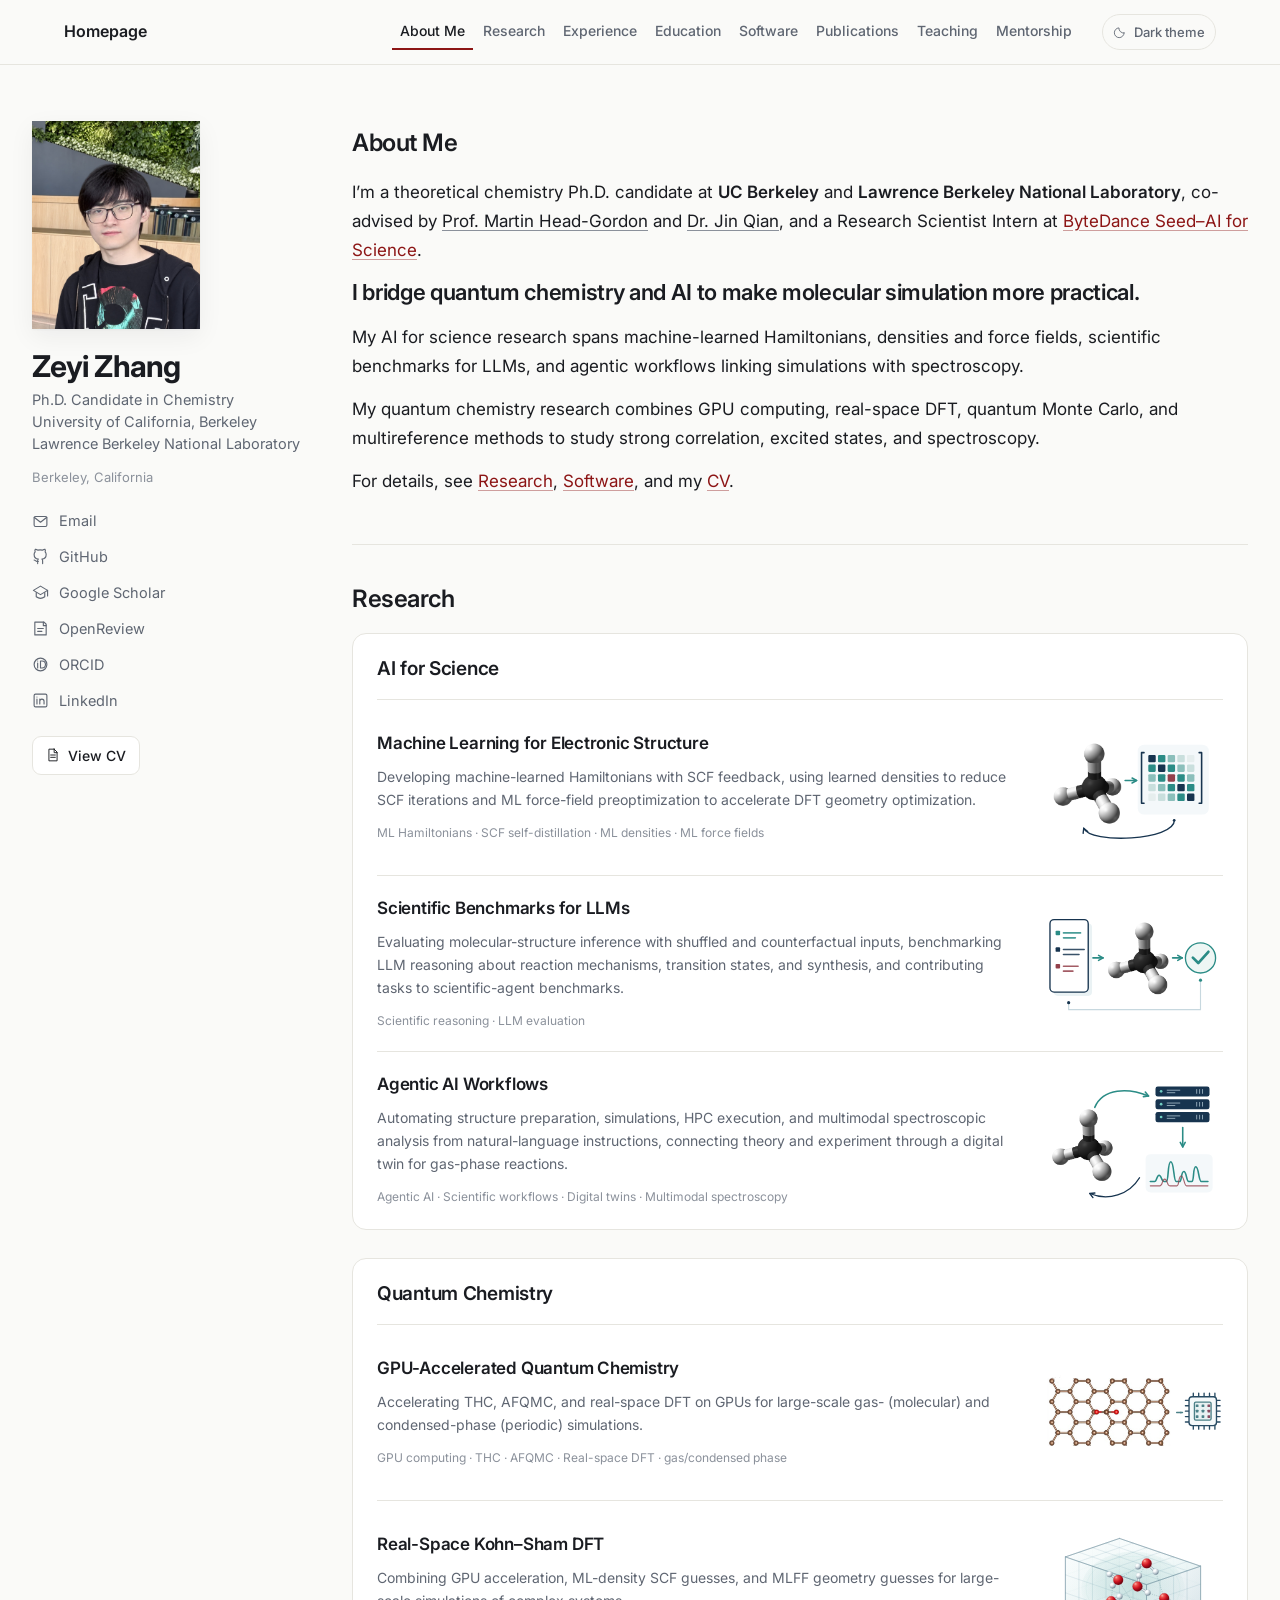
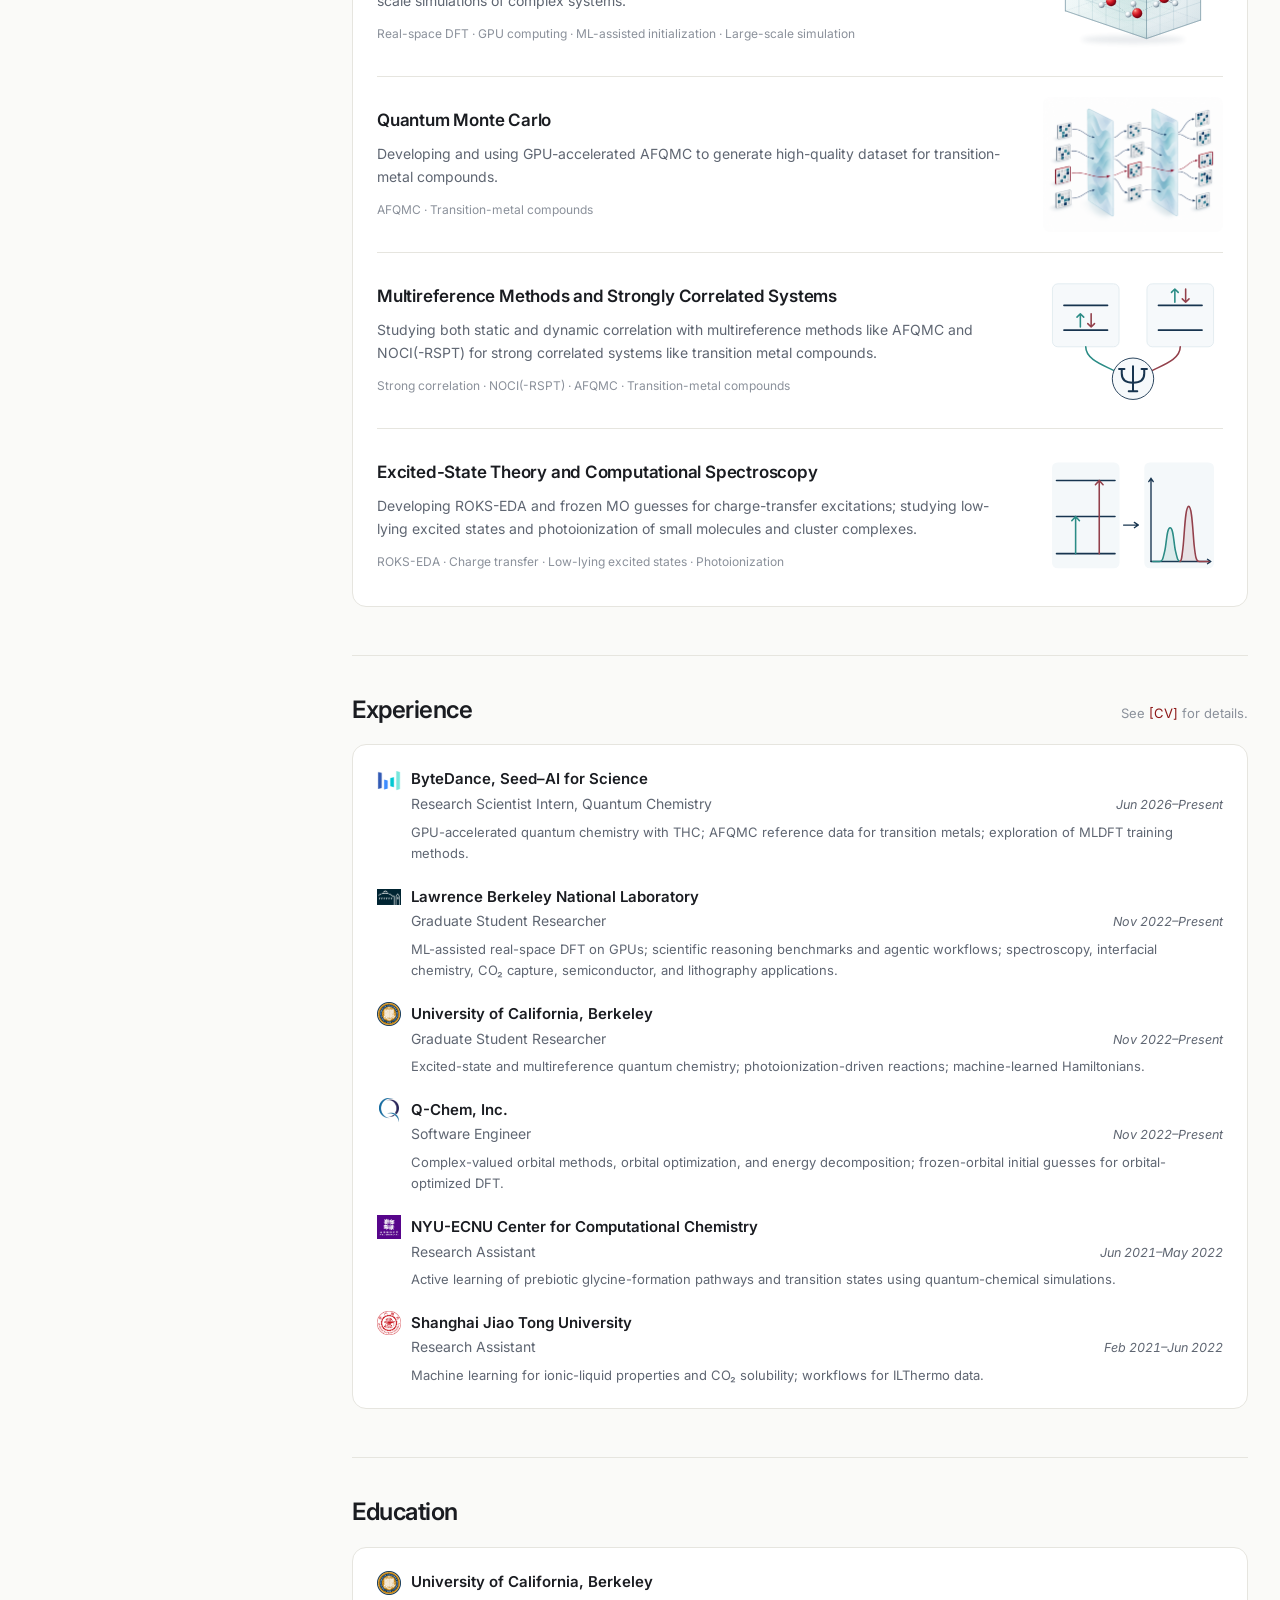
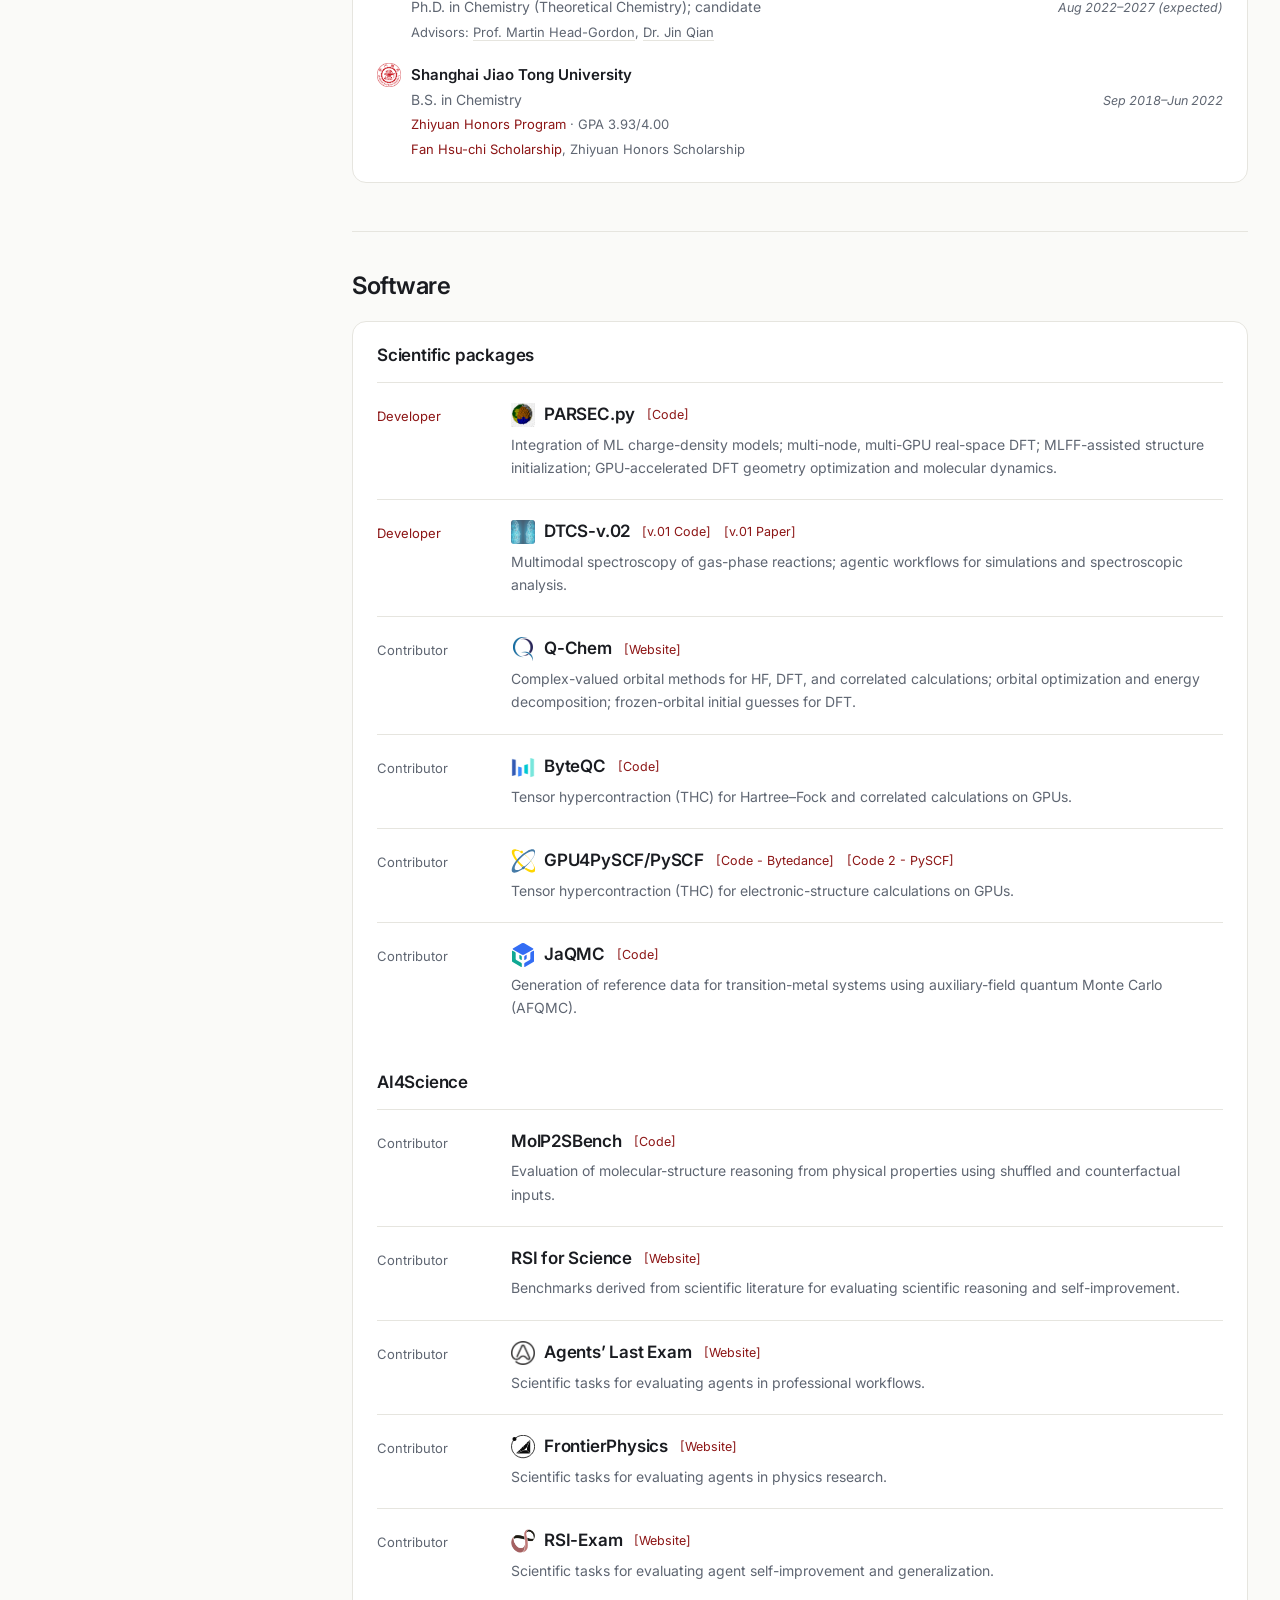
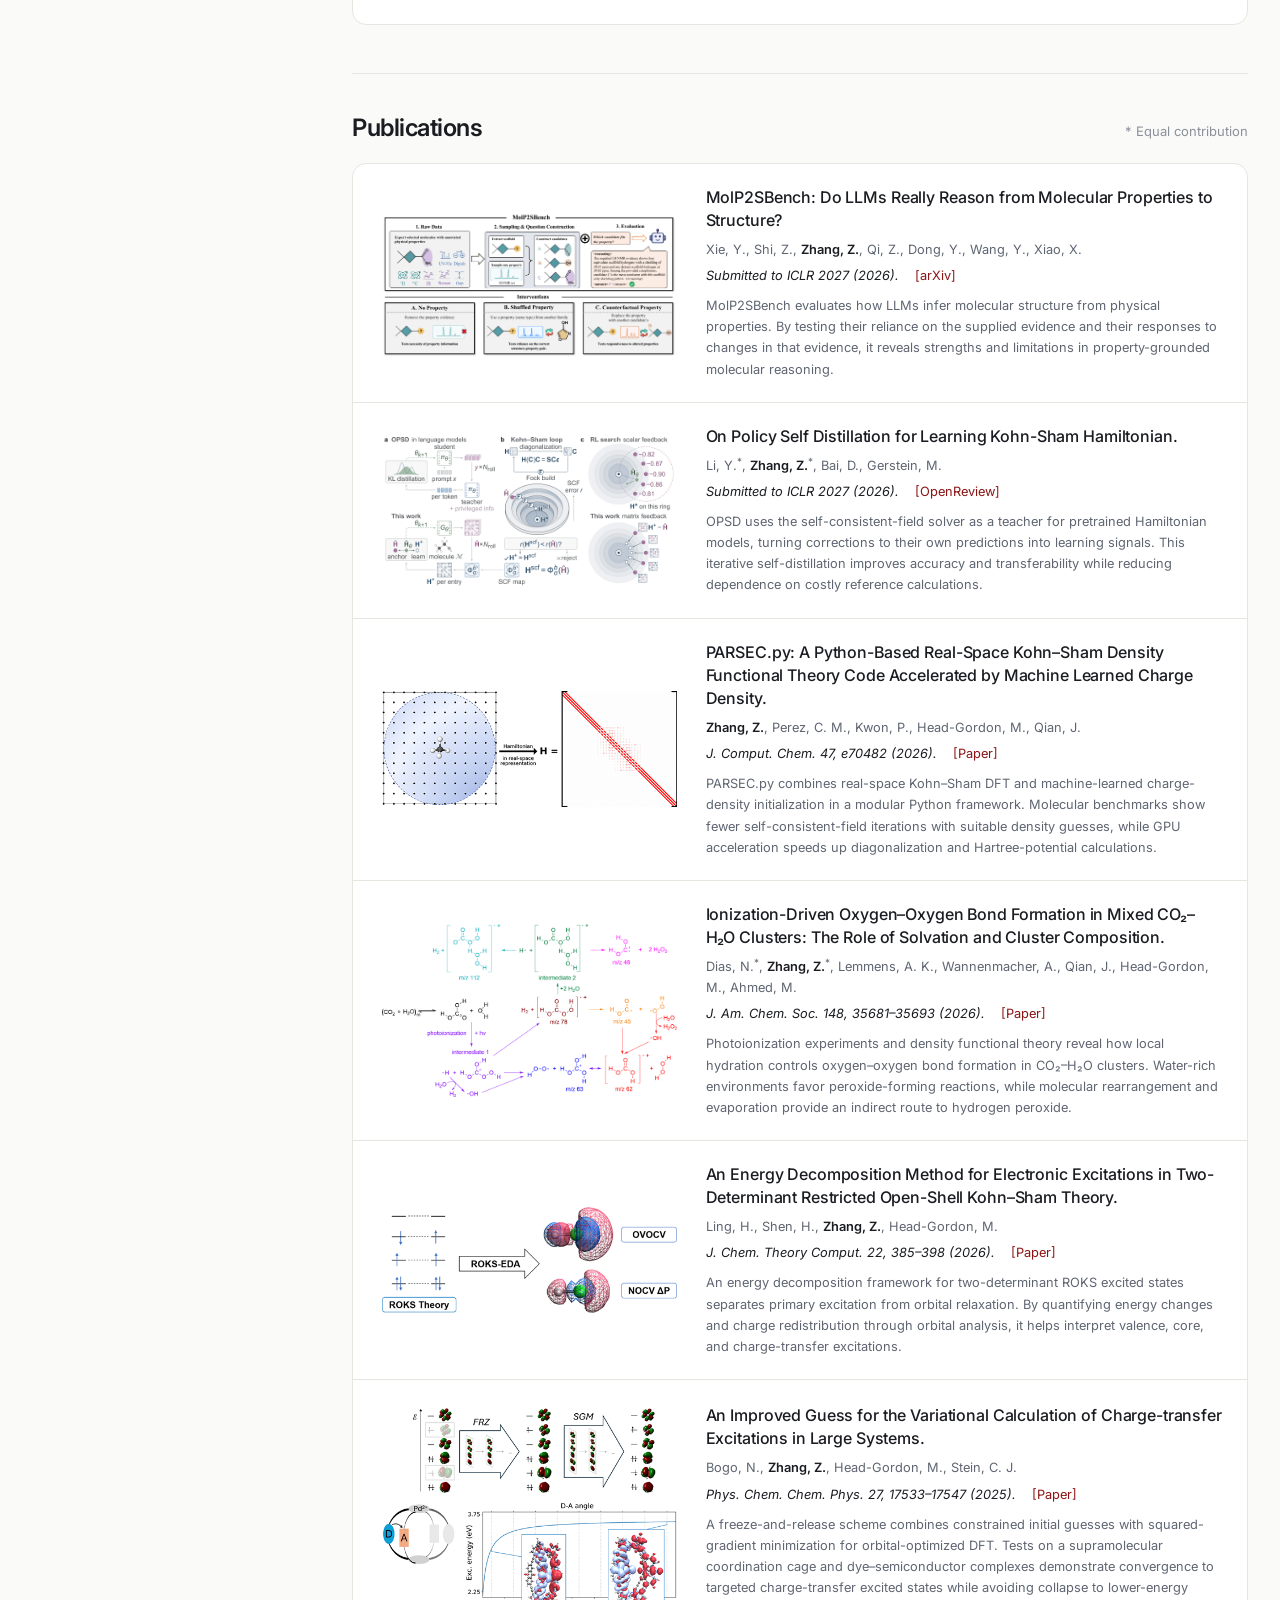
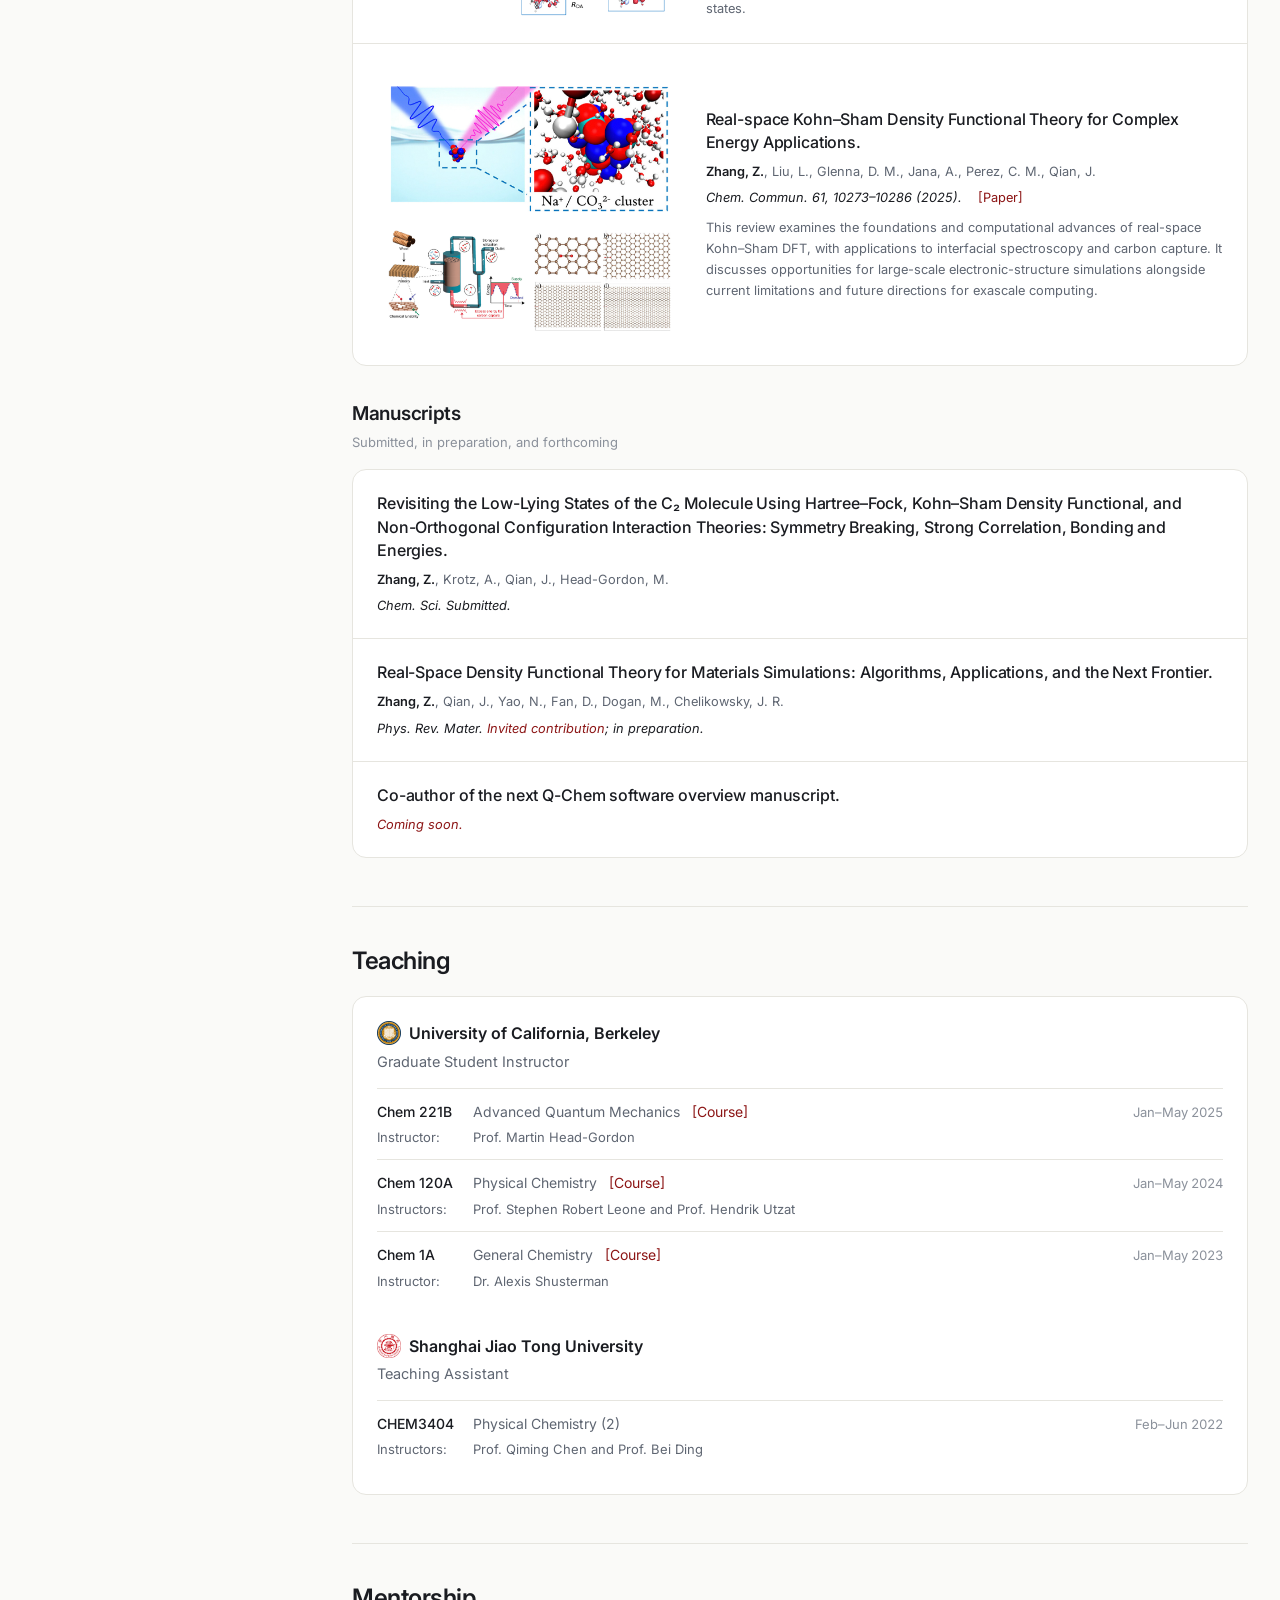
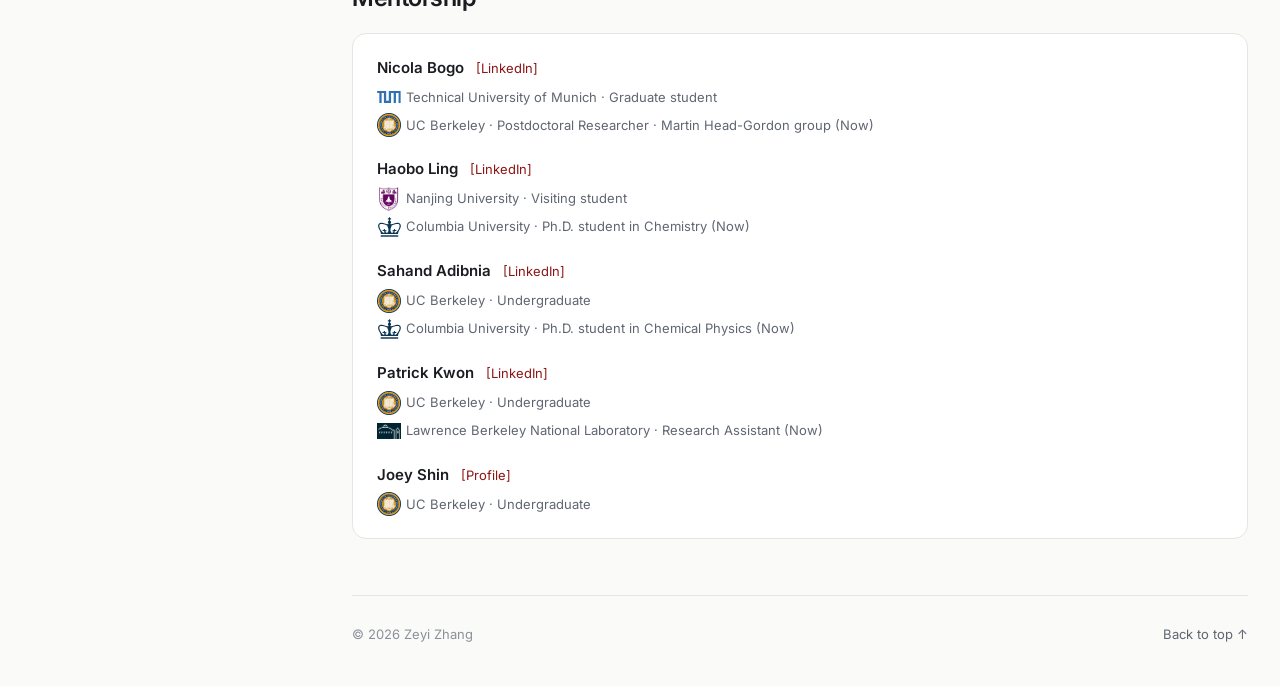
==== commit 28f5d4d8: "Label the top navigation link Homepage" ====
--- a/docs/index.html
+++ b/docs/index.html
@@ -11,6 +11,6 @@
 <link href="https://fonts.googleapis.com/css2?family=Inter:wght@400;500;600;700&amp;display=swap" rel="stylesheet">
 <script>try{const t=localStorage.getItem('zeyi-theme');document.documentElement.dataset.theme=t==='dark'?'dark':'light';}catch(e){}</script>
 <link rel="stylesheet" href="assets/style.css?v=a13ceb7b79be"><script src="assets/site.js?v=41213d710a8e" defer></script>
-</head><body><a class="skip-link" href="#main">Skip to content</a><header class="topbar"><div class="topbar__inner"><a href="#about" class="topbar__name">Zeyi Zhang</a><nav class="toc" aria-label="Section navigation"><ol class="toc__list"><li><a href="#about" class="is-active">About Me</a></li><li><a href="#research">Research</a></li><li><a href="#experience">Experience</a></li><li><a href="#education">Education</a></li><li><a href="#software">Software</a></li><li><a href="#publications">Publications</a></li><li><a href="#teaching">Teaching</a></li><li><a href="#mentorship">Mentorship</a></li></ol></nav><button class="theme-toggle" type="button" aria-pressed="false" aria-label="Switch to dark theme" hidden><svg viewBox="0 0 24 24" fill="none" stroke="currentColor" stroke-width="1.6" stroke-linecap="round" stroke-linejoin="round" aria-hidden="true"><path d="M20.5 13a8.7 8.7 0 0 1-9.5-9.5A9 9 0 1 0 20.5 13Z"/></svg><span>Dark theme</span></button></div></header><div class="shell"><aside class="side" aria-label="Profile and contact information">
+</head><body><a class="skip-link" href="#main">Skip to content</a><header class="topbar"><div class="topbar__inner"><a href="#about" class="topbar__name">Homepage</a><nav class="toc" aria-label="Section navigation"><ol class="toc__list"><li><a href="#about" class="is-active">About Me</a></li><li><a href="#research">Research</a></li><li><a href="#experience">Experience</a></li><li><a href="#education">Education</a></li><li><a href="#software">Software</a></li><li><a href="#publications">Publications</a></li><li><a href="#teaching">Teaching</a></li><li><a href="#mentorship">Mentorship</a></li></ol></nav><button class="theme-toggle" type="button" aria-pressed="false" aria-label="Switch to dark theme" hidden><svg viewBox="0 0 24 24" fill="none" stroke="currentColor" stroke-width="1.6" stroke-linecap="round" stroke-linejoin="round" aria-hidden="true"><path d="M20.5 13a8.7 8.7 0 0 1-9.5-9.5A9 9 0 1 0 20.5 13Z"/></svg><span>Dark theme</span></button></div></header><div class="shell"><aside class="side" aria-label="Profile and contact information">
 <div class="profile"><img class="profile__avatar" src="assets/portrait.jpg?v=42b3bbb7af89" alt="Zeyi Zhang" width="934" height="1156" fetchpriority="high" decoding="async"><div class="profile__identity"><h1 class="profile__name">Zeyi Zhang</h1><p class="profile__tagline">Ph.D. Candidate in Chemistry<br>University of California, Berkeley<br>Lawrence Berkeley National Laboratory</p></div></div>
 <p class="profile__location">Berkeley, California</p><ul class="links" aria-label="Contact and academic profiles"><li><a href="mailto:zhentan007@berkeley.edu"><svg viewBox="0 0 24 24" fill="none" stroke="currentColor" stroke-width="1.6" stroke-linecap="round" stroke-linejoin="round" aria-hidden="true"><rect x="3" y="5" width="18" height="14" rx="2"/><path d="m3 6 9 7 9-7"/></svg>Email</a></li><li><a href="https://github.com/zeyizhang-berkeley" target="_blank" rel="noopener noreferrer"><svg viewBox="0 0 24 24" fill="none" stroke="currentColor" stroke-width="1.6" stroke-linecap="round" stroke-linejoin="round" aria-hidden="true"><path d="M9 19c-4 1-4-2-6-2m12 5v-4c0-1-.3-2-1-2.5 3-.3 6-1.5 6-6.5 0-1.5-.5-2.5-1.5-3.5.5-1 .5-2.5 0-3.5-2-.5-3.5 1-4 1-2-.5-4-.5-6 0-.5 0-2-1.5-4-1-.5 1-.5 2.5 0 3.5C3.5 6.5 3 7.5 3 9c0 5 3 6.2 6 6.5-.7.5-1 1.5-1 2.5v4"/></svg>GitHub</a></li><li><a href="https://scholar.google.com/citations?user=-k2Zl3sAAAAJ" target="_blank" rel="noopener noreferrer"><svg viewBox="0 0 24 24" fill="none" stroke="currentColor" stroke-width="1.6" stroke-linecap="round" stroke-linejoin="round" aria-hidden="true"><path d="m2 9 10-6 10 6-10 6-10-6Z"/><path d="M6 12v6c4 3 8 3 12 0v-6M22 9v8"/></svg>Google Scholar</a></li><li><a href="https://openreview.net/profile?id=~Zeyi_Zhang3" target="_blank" rel="noopener noreferrer"><svg viewBox="0 0 24 24" fill="none" stroke="currentColor" stroke-width="1.6" stroke-linecap="round" stroke-linejoin="round" aria-hidden="true"><path d="M4 3h13l3 3v15H4V3Z"/><path d="M16 3v5h4M8 12h8M8 16h6"/></svg>OpenReview</a></li><li><a href="https://orcid.org/0009-0006-7067-1469" target="_blank" rel="noopener noreferrer"><svg viewBox="0 0 24 24" fill="none" stroke="currentColor" stroke-width="1.6" stroke-linecap="round" stroke-linejoin="round" aria-hidden="true"><circle cx="12" cy="12" r="9"/><path d="M8 10v7m0-10v.1M12 7h2a5 5 0 0 1 0 10h-2V7Z"/></svg>ORCID</a></li><li><a href="https://www.linkedin.com/in/zeyi-zhang-a92929247/" target="_blank" rel="noopener noreferrer"><svg viewBox="0 0 24 24" fill="none" stroke="currentColor" stroke-width="1.6" stroke-linecap="round" stroke-linejoin="round" aria-hidden="true"><rect x="3" y="3" width="18" height="18" rx="2"/><path d="M7 10v7m0-10v.1M11 17v-7m0 3a3 3 0 0 1 6 0v4"/></svg>LinkedIn</a></li></ul><a href="assets/Zeyi_Zhang_CV.pdf" class="cv-link" target="_blank" rel="noopener noreferrer"><svg viewBox="0 0 24 24" fill="none" stroke="currentColor" stroke-width="1.6" stroke-linecap="round" stroke-linejoin="round" aria-hidden="true"><path d="M14 2H5v20h14V7l-5-5Z"/><path d="M14 2v6h5M8 12h8M8 16h8"/></svg>View CV</a></aside><main class="main" id="main"><section class="section intro" id="about" aria-labelledby="about-title"><div class="section__head"><h2 id="about-title">About Me</h2></div><p>I’m a theoretical chemistry Ph.D. candidate at <strong>UC Berkeley</strong> and <strong>Lawrence Berkeley National Laboratory</strong>, co-advised by <a class="person" href="https://mhggroupberkeley.com/members/" target="_blank" rel="noopener noreferrer">Prof. Martin Head-Gordon</a> and <a class="person" href="https://qiangrouppage.lbl.gov/people" target="_blank" rel="noopener noreferrer">Dr. Jin Qian</a>, and a Research Scientist Intern at <a href="https://seed.bytedance.com/en/" target="_blank" rel="noopener noreferrer">ByteDance Seed–AI for Science</a>.</p><p class="intro__lead">I bridge quantum chemistry and AI to make molecular simulation more practical.</p><p>My AI for science research spans machine-learned Hamiltonians, densities and force fields, scientific benchmarks for LLMs, and agentic workflows linking simulations with spectroscopy.</p><p>My quantum chemistry research combines GPU computing, real-space DFT, quantum Monte Carlo, and multireference methods to study strong correlation, excited states, and spectroscopy.</p><p>For details, see <a href="#research">Research</a>, <a href="#software">Software</a>, and my <a href="assets/Zeyi_Zhang_CV.pdf" target="_blank" rel="noopener noreferrer">CV</a>.</p></section><section class="section " id="research" aria-labelledby="research-title"><div class="section__head"><h2 id="research-title">Research</h2></div><div class="research-group section-panel" aria-labelledby="ai-for-science-title"><h3 id="ai-for-science-title">AI for Science</h3><div class="projects"><article class="project project--with-figure" id="machine-learning"><figure class="project__figure"><img src="assets/research/machine-learning-sourced.svg" alt="A source-verified methane model linked to a symmetric Hamiltonian matrix and an iterative feedback loop." width="800" height="600" loading="lazy" decoding="async"></figure><div class="project__body"><h4>Machine Learning for Electronic Structure</h4><p>Developing machine-learned Hamiltonians with SCF feedback, using learned densities to reduce SCF iterations and ML force-field preoptimization to accelerate DFT geometry optimization.</p><p class="project__keywords">ML Hamiltonians · SCF self-distillation · ML densities · ML force fields</p></div></article><article class="project project--with-figure" id="scientific-benchmarks"><figure class="project__figure"><img src="assets/research/scientific-benchmarks-sourced.svg" alt="Scientific evidence cards, a source-verified methane model, and an evaluation checklist illustrate molecular reasoning benchmarks." width="800" height="600" loading="lazy" decoding="async"></figure><div class="project__body"><h4>Scientific Benchmarks for LLMs</h4><p>Evaluating molecular-structure inference with shuffled and counterfactual inputs, benchmarking LLM reasoning about reaction mechanisms, transition states, and synthesis, and contributing tasks to scientific-agent benchmarks.</p><p class="project__keywords">Scientific reasoning · LLM evaluation</p></div></article><article class="project project--with-figure" id="spectroscopy"><figure class="project__figure"><img src="assets/research/spectroscopy-sourced.svg" alt="A source-verified methane model, computing resources, and a schematic spectrum form an automated scientific workflow." width="800" height="600" loading="lazy" decoding="async"></figure><div class="project__body"><h4>Agentic AI Workflows</h4><p>Automating structure preparation, simulations, HPC execution, and multimodal spectroscopic analysis from natural-language instructions, connecting theory and experiment through a digital twin for gas-phase reactions.</p><p class="project__keywords">Agentic AI · Scientific workflows · Digital twins · Multimodal spectroscopy</p></div></article></div></div><div class="research-group section-panel" aria-labelledby="quantum-chemistry-title"><h3 id="quantum-chemistry-title">Quantum Chemistry</h3><div class="projects"><article class="project project--with-figure" id="quantum-simulation"><figure class="project__figure"><img src="assets/research/quantum-simulation-unlabeled-v2.svg" alt="A published carbon dioxide on graphene model beside a GPU schematic, with the original panel label removed." width="800" height="600" loading="lazy" decoding="async"></figure><div class="project__body"><h4>GPU-Accelerated Quantum Chemistry</h4><p>Accelerating THC, AFQMC, and real-space DFT on GPUs for large-scale gas- (molecular) and condensed-phase (periodic) simulations.</p><p class="project__keywords">GPU computing · THC · AFQMC · Real-space DFT · gas/condensed phase</p></div></article><article class="project project--with-figure" id="real-space-dft"><figure class="project__figure"><img src="assets/research/real-space-dft-water-cluster-v6.svg" alt="A six-water molecular cluster inside a wide rectangular real-space grid, with small white hydrogen spheres and dashed intermolecular hydrogen bonds." width="800" height="600" loading="lazy" decoding="async"></figure><div class="project__body"><h4>Real-Space Kohn–Sham DFT</h4><p>Combining GPU acceleration, ML-density SCF guesses, and MLFF geometry guesses for large-scale simulations of complex systems.</p><p class="project__keywords">Real-space DFT · GPU computing · ML-assisted initialization · Large-scale simulation</p></div></article><article class="project project--with-figure" id="quantum-monte-carlo-research"><figure class="project__figure"><img src="assets/research/quantum-monte-carlo-research-v1.png" alt="Electronic-state walkers propagate through sampled auxiliary fields in a conceptual quantum Monte Carlo illustration." width="1448" height="1086" loading="lazy" decoding="async"></figure><div class="project__body"><h4>Quantum Monte Carlo</h4><p>Developing and using GPU-accelerated AFQMC to generate high-quality dataset for transition-metal compounds.</p><p class="project__keywords">AFQMC · Transition-metal compounds</p></div></article><article class="project project--with-figure" id="strong-correlation"><figure class="project__figure"><img src="assets/research/strong-correlation-schematic.svg" alt="Two opposite-spin paired electronic configurations combine in a multiconfigurational wavefunction." width="800" height="600" loading="lazy" decoding="async"></figure><div class="project__body"><h4>Multireference Methods and Strongly Correlated Systems</h4><p>Studying both static and dynamic correlation with multireference methods like AFQMC and NOCI(-RSPT) for strong correlated systems like transition metal compounds.</p><p class="project__keywords">Strong correlation · NOCI(-RSPT) · AFQMC · Transition-metal compounds</p></div></article><article class="project project--with-figure" id="excited-states"><figure class="project__figure"><img src="assets/research/excited-states-original-v2.svg" alt="Two electronic transitions from a ground state to excited states correspond to two schematic absorption peaks, with photon energy increasing to the right." width="800" height="600" loading="lazy" decoding="async"></figure><div class="project__body"><h4>Excited-State Theory and Computational Spectroscopy</h4><p>Developing ROKS-EDA and frozen MO guesses for charge-transfer excitations; studying low-lying excited states and photoionization of small molecules and cluster complexes.</p><p class="project__keywords">ROKS-EDA · Charge transfer · Low-lying excited states · Photoionization</p></div></article></div></div></section><section class="section " id="experience" aria-labelledby="experience-title"><div class="section__head"><h2 id="experience-title">Experience</h2><p class="section__note">See <a href="assets/Zeyi_Zhang_CV.pdf" target="_blank" rel="noopener noreferrer">[CV]</a> for details.</p></div><div class="section-panel"><ol class="affiliations"><li class="affiliation" id="bytedance"><div class="affiliation__logo"><img src="assets/institutions/bytedance.png" alt="" width="24" height="24" loading="lazy" decoding="async"></div><div class="affiliation__body"><h3><a href="https://seed.bytedance.com/en/" target="_blank" rel="noopener noreferrer">ByteDance, Seed–AI for Science</a></h3><div class="affiliation__role-date"><p class="exp__role">Research Scientist Intern, Quantum Chemistry</p><p class="exp__date">Jun 2026–Present</p></div><p class="exp__summary">GPU-accelerated quantum chemistry with THC; AFQMC reference data for transition metals; exploration of MLDFT training methods.</p></div></li><li class="affiliation" id="lbnl"><div class="affiliation__logo"><img src="assets/institutions/berkeley-lab.png" alt="" width="24" height="24" loading="lazy" decoding="async"></div><div class="affiliation__body"><h3>Lawrence Berkeley National Laboratory</h3><div class="affiliation__role-date"><p class="exp__role">Graduate Student Researcher</p><p class="exp__date">Nov 2022–Present</p></div><p class="exp__summary">ML-assisted real-space DFT on GPUs; scientific reasoning benchmarks and agentic workflows; spectroscopy, interfacial chemistry, CO₂ capture, semiconductor, and lithography applications.</p></div></li><li class="affiliation" id="berkeley"><div class="affiliation__logo"><img src="assets/institutions/berkeley.png" alt="" width="24" height="24" loading="lazy" decoding="async"></div><div class="affiliation__body"><h3>University of California, Berkeley</h3><div class="affiliation__role-date"><p class="exp__role">Graduate Student Researcher</p><p class="exp__date">Nov 2022–Present</p></div><p class="exp__summary">Excited-state and multireference quantum chemistry; photoionization-driven reactions; machine-learned Hamiltonians.</p></div></li><li class="affiliation" id="qchem"><div class="affiliation__logo"><img src="assets/institutions/qchem.png" alt="" width="24" height="24" loading="lazy" decoding="async"></div><div class="affiliation__body"><h3><a href="https://www.q-chem.com/" target="_blank" rel="noopener noreferrer">Q-Chem, Inc.</a></h3><div class="affiliation__role-date"><p class="exp__role">Software Engineer</p><p class="exp__date">Nov 2022–Present</p></div><p class="exp__summary">Complex-valued orbital methods, orbital optimization, and energy decomposition; frozen-orbital initial guesses for orbital-optimized DFT.</p></div></li><li class="affiliation" id="nyu-ecnu"><div class="affiliation__logo"><img src="assets/institutions/nyu-shanghai.png" alt="" width="24" height="24" loading="lazy" decoding="async"></div><div class="affiliation__body"><h3><a href="https://research.shanghai.nyu.edu/chemistry" target="_blank" rel="noopener noreferrer">NYU-ECNU Center for Computational Chemistry</a></h3><div class="affiliation__role-date"><p class="exp__role">Research Assistant</p><p class="exp__date">Jun 2021–May 2022</p></div><p class="exp__summary">Active learning of prebiotic glycine-formation pathways and transition states using quantum-chemical simulations.</p></div></li><li class="affiliation" id="sjtu"><div class="affiliation__logo"><img src="assets/institutions/sjtu.png" alt="" width="24" height="24" loading="lazy" decoding="async"></div><div class="affiliation__body"><h3>Shanghai Jiao Tong University</h3><div class="affiliation__role-date"><p class="exp__role">Research Assistant</p><p class="exp__date">Feb 2021–Jun 2022</p></div><p class="exp__summary">Machine learning for ionic-liquid properties and CO₂ solubility; workflows for ILThermo data.</p></div></li></ol></div></section><section class="section " id="education" aria-labelledby="education-title"><div class="section__head"><h2 id="education-title">Education</h2></div><div class="section-panel"><ol class="affiliations"><li class="affiliation"><div class="affiliation__logo"><img src="assets/institutions/berkeley.png" alt="" width="24" height="24" loading="lazy" decoding="async"></div><div class="affiliation__body"><h3>University of California, Berkeley</h3><div class="affiliation__role-date"><p class="exp__role">Ph.D. in Chemistry (Theoretical Chemistry); candidate</p><p class="exp__date">Aug 2022–2027 (expected)</p></div><p class="exp__meta">Advisors: <a href="https://mhggroupberkeley.com/members/" class="person" target="_blank" rel="noopener noreferrer">Prof. Martin Head-Gordon</a>, <a href="https://qiangrouppage.lbl.gov/people" class="person" target="_blank" rel="noopener noreferrer">Dr. Jin Qian</a></p></div></li><li class="affiliation"><div class="affiliation__logo"><img src="assets/institutions/sjtu.png" alt="" width="24" height="24" loading="lazy" decoding="async"></div><div class="affiliation__body"><h3>Shanghai Jiao Tong University</h3><div class="affiliation__role-date"><p class="exp__role">B.S. in Chemistry</p><p class="exp__date">Sep 2018–Jun 2022</p></div><p class="exp__meta"><a href="https://en.zhiyuan.sjtu.edu.cn/" target="_blank" rel="noopener noreferrer">Zhiyuan Honors Program</a> · GPA 3.93/4.00</p><p class="exp__meta"><a href="http://fanhsuchischolars.org.cn/" target="_blank" rel="noopener noreferrer">Fan Hsu-chi Scholarship</a>, Zhiyuan Honors Scholarship</p></div></li></ol></div></section><section class="section " id="software" aria-labelledby="software-title"><div class="section__head"><h2 id="software-title">Software</h2></div><div class="section-panel"><div class="software-group" id="scientific-packages"><h3>Scientific packages</h3><ol class="software-list"><li class="software__item" id="parsec-software"><p class="software__role software__role--developer">Developer</p><div class="software__body"><h4><span class="software__name"><span class="brand-logo brand-logo--parsec" aria-hidden="true"><img src="assets/logos/parsec.png" alt="" loading="lazy" decoding="async"></span>PARSEC.py</span> <span class="software__resources"><a href="https://github.com/QianGroupPage/PARSEC.py" target="_blank" rel="noopener noreferrer">[Code]</a></span></h4><p class="software__description">Integration of ML charge-density models; multi-node, multi-GPU real-space DFT; MLFF-assisted structure initialization; GPU-accelerated DFT geometry optimization and molecular dynamics.</p></div></li><li class="software__item" id="digital-twin"><p class="software__role software__role--developer">Developer</p><div class="software__body"><h4><span class="software__name"><span class="brand-logo brand-logo--dtcs" aria-hidden="true"><img src="assets/logos/dtcs.png" alt="" loading="lazy" decoding="async"></span>DTCS-v.02</span> <span class="software__resources"><a href="https://github.com/QianGroupPage/DTCS-v.01" target="_blank" rel="noopener noreferrer">[v.01 Code]</a> <a href="https://www.nature.com/articles/s43588-025-00857-y" target="_blank" rel="noopener noreferrer">[v.01 Paper]</a></span></h4><p class="software__description">Multimodal spectroscopy of gas-phase reactions; agentic workflows for simulations and spectroscopic analysis.</p></div></li><li class="software__item" id="qchem-software"><p class="software__role">Contributor</p><div class="software__body"><h4><span class="software__name"><span class="brand-logo" aria-hidden="true"><img src="assets/institutions/qchem.png" alt="" loading="lazy" decoding="async"></span>Q-Chem</span> <span class="software__resources"><a href="https://www.q-chem.com/" target="_blank" rel="noopener noreferrer">[Website]</a></span></h4><p class="software__description">Complex-valued orbital methods for HF, DFT, and correlated calculations; orbital optimization and energy decomposition; frozen-orbital initial guesses for DFT.</p></div></li><li class="software__item" id="gpu-quantum-chemistry"><p class="software__role">Contributor</p><div class="software__body"><h4><span class="software__name"><span class="brand-logo" aria-hidden="true"><img src="assets/institutions/bytedance.png" alt="" loading="lazy" decoding="async"></span>ByteQC</span> <span class="software__resources"><a href="https://github.com/bytedance/byteqc" target="_blank" rel="noopener noreferrer">[Code]</a></span></h4><p class="software__description">Tensor hypercontraction (THC) for Hartree–Fock and correlated calculations on GPUs.</p></div></li><li class="software__item" id="gpu4pyscf-software"><p class="software__role">Contributor</p><div class="software__body"><h4><span class="software__name"><span class="brand-logo brand-logo--pyscf" aria-hidden="true"><img src="assets/logos/pyscf.svg" alt="" loading="lazy" decoding="async"></span>GPU4PySCF/PySCF</span> <span class="software__resources"><a href="https://github.com/bytedance/gpu4pyscf" target="_blank" rel="noopener noreferrer">[Code - Bytedance]</a> <a href="https://github.com/pyscf/gpu4pyscf" target="_blank" rel="noopener noreferrer">[Code 2 - PySCF]</a></span></h4><p class="software__description">Tensor hypercontraction (THC) for electronic-structure calculations on GPUs.</p></div></li><li class="software__item" id="quantum-monte-carlo"><p class="software__role">Contributor</p><div class="software__body"><h4><span class="software__name"><span class="brand-logo" aria-hidden="true"><img src="assets/logos/jaqmc.svg" alt="" loading="lazy" decoding="async"></span>JaQMC</span> <span class="software__resources"><a href="https://github.com/bytedance/jaqmc" target="_blank" rel="noopener noreferrer">[Code]</a></span></h4><p class="software__description">Generation of reference data for transition-metal systems using auxiliary-field quantum Monte Carlo (AFQMC).</p></div></li></ol></div><div class="software-group" id="rsi-science"><h3>AI4Science</h3><ol class="software-list"><li class="software__item" id="molp2sbench-software"><p class="software__role">Contributor</p><div class="software__body"><h4><span class="software__name">MolP2SBench</span> <span class="software__resources"><a href="https://github.com/DUAL-Xiao/MolP2SBench" target="_blank" rel="noopener noreferrer">[Code]</a></span></h4><p class="software__description">Evaluation of molecular-structure reasoning from physical properties using shuffled and counterfactual inputs.</p></div></li><li class="software__item" id="rsi-for-science-software"><p class="software__role">Contributor</p><div class="software__body"><h4><span class="software__name">RSI for Science</span> <span class="software__resources"><a href="https://rsi4science.org/" target="_blank" rel="noopener noreferrer">[Website]</a></span></h4><p class="software__description">Benchmarks derived from scientific literature for evaluating scientific reasoning and self-improvement.</p></div></li><li class="software__item" id="agents-last-exam-software"><p class="software__role">Contributor</p><div class="software__body"><h4><span class="software__name"><span class="brand-logo" aria-hidden="true"><img src="assets/logos/agents-last-exam-logo.png" alt="" loading="lazy" decoding="async"></span>Agents’ Last Exam</span> <span class="software__resources"><a href="https://agents-last-exam.org/" target="_blank" rel="noopener noreferrer">[Website]</a></span></h4><p class="software__description">Scientific tasks for evaluating agents in professional workflows.</p></div></li><li class="software__item" id="frontierphysics-software"><p class="software__role">Contributor</p><div class="software__body"><h4><span class="software__name"><span class="brand-logo" aria-hidden="true"><img src="assets/logos/frontierphysics-icon.svg" alt="" loading="lazy" decoding="async"></span>FrontierPhysics</span> <span class="software__resources"><a href="https://www.benchflow.ai/frontierphysics" target="_blank" rel="noopener noreferrer">[Website]</a></span></h4><p class="software__description">Scientific tasks for evaluating agents in physics research.</p></div></li><li class="software__item" id="rsi-exam-software"><p class="software__role">Contributor</p><div class="software__body"><h4><span class="software__name"><span class="brand-logo" aria-hidden="true"><img src="assets/logos/rsi-exam-logo.png" alt="" loading="lazy" decoding="async"></span>RSI-Exam</span> <span class="software__resources"><a href="https://rsi-exam.ai/index.html" target="_blank" rel="noopener noreferrer">[Website]</a></span></h4><p class="software__description">Scientific tasks for evaluating agent self-improvement and generalization.</p></div></li></ol></div></div></section><section class="section " id="publications" aria-labelledby="publications-title"><div class="section__head"><h2 id="publications-title">Publications</h2><p class="section__note">* Equal contribution</p></div><div class="pubs"><article class="pub pub--with-figure" id="paper-1" aria-label="Work 1"><figure class="pub__figure"><button class="pub__figure-link" type="button" data-figure-src="assets/papers/molp2s-figure1-vector.svg?v=fef65d4d7ade" aria-haspopup="dialog" aria-controls="figure-lightbox" title="Enlarge figure" aria-label="Enlarge figure for MolP2SBench: Do LLMs Really Reason from Molecular Properties to Structure?"><img src="assets/papers/molp2s-figure1.png" alt="MolP2SBench workflow and property interventions for molecular structure reasoning." width="1244" height="638" loading="lazy" decoding="async"></button></figure><div class="pub__body"><h3>MolP2SBench: Do LLMs Really Reason from Molecular Properties to Structure?</h3><p class="pub__authors">Xie, Y., Shi, Z., <strong>Zhang, Z.</strong>, Qi, Z., Dong, Y., Wang, Y., Xiao, X.</p><p class="pub__citation">Submitted to ICLR 2027 (2026). <span class="pub__resources"><a href="https://arxiv.org/html/2610.12522v1" target="_blank" rel="noopener noreferrer">[arXiv]</a></span></p><p class="pub__summary">MolP2SBench evaluates how LLMs infer molecular structure from physical properties. By testing their reliance on the supplied evidence and their responses to changes in that evidence, it reveals strengths and limitations in property-grounded molecular reasoning.</p></div></article><article class="pub pub--with-figure" id="paper-2" aria-label="Work 2"><figure class="pub__figure"><button class="pub__figure-link" type="button" data-figure-src="assets/papers/opsd-figure1-vector.svg?v=9e684137e18c" aria-haspopup="dialog" aria-controls="figure-lightbox" title="Enlarge figure" aria-label="Enlarge figure for On Policy Self Distillation for Learning Kohn-Sham Hamiltonian."><img src="assets/papers/opsd-figure1.png" alt="On-policy self-distillation learns Hamiltonians from dense SCF corrections." width="1400" height="740" loading="lazy" decoding="async"></button></figure><div class="pub__body"><h3>On Policy Self Distillation for Learning Kohn-Sham Hamiltonian.</h3><p class="pub__authors">Li, Y.<sup>*</sup>, <strong>Zhang, Z.</strong><sup>*</sup>, Bai, D., Gerstein, M.</p><p class="pub__citation">Submitted to ICLR 2027 (2026). <span class="pub__resources"><a href="https://openreview.net/forum?id=l3ZCZaRFKC" target="_blank" rel="noopener noreferrer">[OpenReview]</a></span></p><p class="pub__summary">OPSD uses the self-consistent-field solver as a teacher for pretrained Hamiltonian models, turning corrections to their own predictions into learning signals. This iterative self-distillation improves accuracy and transferability while reducing dependence on costly reference calculations.</p></div></article><article class="pub pub--with-figure" id="paper-3" aria-label="Work 3"><figure class="pub__figure"><button class="pub__figure-link" type="button" data-figure-src="assets/papers/realspace-graphical-abstract-highres.png?v=37460c89ecfc" aria-haspopup="dialog" aria-controls="figure-lightbox" title="Enlarge figure" aria-label="Enlarge figure for PARSEC.py: A Python-Based Real-Space Kohn–Sham Density Functional Theory Code Accelerated by Machine Learned Charge Density."><img src="assets/papers/realspace-graphical-abstract.png" alt="Real-space grid representation of a molecule and the sparsity pattern of its Kohn–Sham Hamiltonian; graphical abstract from the Real-space KS-DFT review." width="520" height="204" loading="lazy" decoding="async"></button></figure><div class="pub__body"><h3>PARSEC.py: A Python-Based Real-Space Kohn–Sham Density Functional Theory Code Accelerated by Machine Learned Charge Density.</h3><p class="pub__authors"><strong>Zhang, Z.</strong>, Perez, C. M., Kwon, P., Head-Gordon, M., Qian, J.</p><p class="pub__citation">J. Comput. Chem. 47, e70482 (2026). <span class="pub__resources"><a href="https://doi.org/10.1002/jcc.70482" target="_blank" rel="noopener noreferrer">[Paper]</a></span></p><p class="pub__summary">PARSEC.py combines real-space Kohn–Sham DFT and machine-learned charge-density initialization in a modular Python framework. Molecular benchmarks show fewer self-consistent-field iterations with suitable density guesses, while GPU acceleration speeds up diagonalization and Hartree-potential calculations.</p></div></article><article class="pub pub--with-figure" id="paper-4" aria-label="Work 4"><figure class="pub__figure"><button class="pub__figure-link" type="button" data-figure-src="assets/papers/photoionization-figure1.png" aria-haspopup="dialog" aria-controls="figure-lightbox" title="Enlarge figure" aria-label="Enlarge figure for Ionization-Driven Oxygen–Oxygen Bond Formation in Mixed CO₂–H₂O Clusters: The Role of Solvation and Cluster Composition."><img src="assets/papers/photoionization-figure1.png" alt="Reaction pathways and ion products following photoionization of mixed carbon dioxide–water clusters, including oxygen–oxygen bond formation and hydrogen peroxide products." width="1500" height="883" loading="lazy" decoding="async"></button></figure><div class="pub__body"><h3>Ionization-Driven Oxygen–Oxygen Bond Formation in Mixed CO₂–H₂O Clusters: The Role of Solvation and Cluster Composition.</h3><p class="pub__authors">Dias, N.<sup>*</sup>, <strong>Zhang, Z.</strong><sup>*</sup>, Lemmens, A. K., Wannenmacher, A., Qian, J., Head-Gordon, M., Ahmed, M.</p><p class="pub__citation">J. Am. Chem. Soc. 148, 35681–35693 (2026). <span class="pub__resources"><a href="https://doi.org/10.1021/jacs.6c07627" target="_blank" rel="noopener noreferrer">[Paper]</a></span></p><p class="pub__summary">Photoionization experiments and density functional theory reveal how local hydration controls oxygen–oxygen bond formation in CO₂–H₂O clusters. Water-rich environments favor peroxide-forming reactions, while molecular rearrangement and evaporation provide an indirect route to hydrogen peroxide.</p></div></article><article class="pub pub--with-figure" id="paper-5" aria-label="Work 5"><figure class="pub__figure"><button class="pub__figure-link" type="button" data-figure-src="assets/papers/rokseda-graphical-abstract-highres.png?v=bd4d834c9885" aria-haspopup="dialog" aria-controls="figure-lightbox" title="Enlarge figure" aria-label="Enlarge figure for An Energy Decomposition Method for Electronic Excitations in Two-Determinant Restricted Open-Shell Kohn–Sham Theory."><img src="assets/papers/rokseda-graphical-abstract.png" alt="ROKS-EDA schematic connecting a ROKS orbital occupation diagram to OVOCV orbital and NOCV density-difference visualizations." width="520" height="187" loading="lazy" decoding="async"></button></figure><div class="pub__body"><h3>An Energy Decomposition Method for Electronic Excitations in Two-Determinant Restricted Open-Shell Kohn–Sham Theory.</h3><p class="pub__authors">Ling, H., Shen, H., <strong>Zhang, Z.</strong>, Head-Gordon, M.</p><p class="pub__citation">J. Chem. Theory Comput. 22, 385–398 (2026). <span class="pub__resources"><a href="https://doi.org/10.1021/acs.jctc.5c01738" target="_blank" rel="noopener noreferrer">[Paper]</a></span></p><p class="pub__summary">An energy decomposition framework for two-determinant ROKS excited states separates primary excitation from orbital relaxation. By quantifying energy changes and charge redistribution through orbital analysis, it helps interpret valence, core, and charge-transfer excitations.</p></div></article><article class="pub pub--with-figure" id="paper-6" aria-label="Work 6"><figure class="pub__figure"><button class="pub__figure-link" type="button" data-figure-src="assets/papers/ctguess-graphical-abstract-highres.png?v=d90284c07ff8" aria-haspopup="dialog" aria-controls="figure-lightbox" title="Enlarge figure" aria-label="Enlarge figure for An Improved Guess for the Variational Calculation of Charge-transfer Excitations in Large Systems."><img src="assets/papers/ctguess-graphical-abstract.png" alt="Freeze-and-release squared-gradient minimization for charge-transfer excitations in a donor–acceptor cage." width="520" height="370" loading="lazy" decoding="async"></button></figure><div class="pub__body"><h3>An Improved Guess for the Variational Calculation of Charge-transfer Excitations in Large Systems.</h3><p class="pub__authors">Bogo, N., <strong>Zhang, Z.</strong>, Head-Gordon, M., Stein, C. J.</p><p class="pub__citation">Phys. Chem. Chem. Phys. 27, 17533–17547 (2025). <span class="pub__resources"><a href="https://doi.org/10.1039/D5CP01867F" target="_blank" rel="noopener noreferrer">[Paper]</a></span></p><p class="pub__summary">A freeze-and-release scheme combines constrained initial guesses with squared-gradient minimization for orbital-optimized DFT. Tests on a supramolecular coordination cage and dye–semiconductor complexes demonstrate convergence to targeted charge-transfer excited states while avoiding collapse to lower-energy states.</p></div></article><article class="pub pub--with-figure" id="paper-7" aria-label="Work 7"><figure class="pub__figure"><button class="pub__figure-link" type="button" data-figure-src="assets/papers/realspace-figures-6-8-9-highres.svg?v=62897f81b4b1" aria-haspopup="dialog" aria-controls="figure-lightbox" title="Enlarge figure" aria-label="Enlarge figure for Real-space Kohn–Sham Density Functional Theory for Complex Energy Applications."><img src="assets/papers/realspace-figures-6-8-9.svg?v=a925f3fae68b" alt="Figures 6, 8 and 9: carbonate at the air–water interface, wood-derived carbon capture, and carbon dioxide on graphene." width="1040" height="940" loading="lazy" decoding="async"></button></figure><div class="pub__body"><h3>Real-space Kohn–Sham Density Functional Theory for Complex Energy Applications.</h3><p class="pub__authors"><strong>Zhang, Z.</strong>, Liu, L., Glenna, D. M., Jana, A., Perez, C. M., Qian, J.</p><p class="pub__citation">Chem. Commun. 61, 10273–10286 (2025). <span class="pub__resources"><a href="https://doi.org/10.1039/D5CC01820J" target="_blank" rel="noopener noreferrer">[Paper]</a></span></p><p class="pub__summary">This review examines the foundations and computational advances of real-space Kohn–Sham DFT, with applications to interfacial spectroscopy and carbon capture. It discusses opportunities for large-scale electronic-structure simulations alongside current limitations and future directions for exascale computing.</p></div></article></div><div class="subsection__head" id="manuscripts"><h3>Manuscripts</h3><p>Submitted, in preparation, and forthcoming</p></div><div class="pubs"><article class="pub" id="paper-8" aria-label="Work 8"><div class="pub__body"><h3>Revisiting the Low-Lying States of the C₂ Molecule Using Hartree–Fock, Kohn–Sham Density Functional, and Non-Orthogonal Configuration Interaction Theories: Symmetry Breaking, Strong Correlation, Bonding and Energies.</h3><p class="pub__authors"><strong>Zhang, Z.</strong>, Krotz, A., Qian, J., Head-Gordon, M.</p><p class="pub__citation">Chem. Sci. Submitted.</p></div></article><article class="pub" id="paper-9" aria-label="Work 9"><div class="pub__body"><h3>Real-Space Density Functional Theory for Materials Simulations: Algorithms, Applications, and the Next Frontier.</h3><p class="pub__authors"><strong>Zhang, Z.</strong>, Qian, J., Yao, N., Fan, D., Dogan, M., Chelikowsky, J. R.</p><p class="pub__citation">Phys. Rev. Mater. <a href="https://journals.aps.org/prmaterials/collections/PRM-COMPMATER26" target="_blank" rel="noopener noreferrer">Invited contribution</a>; in preparation.</p></div></article><article class="pub" id="paper-10" aria-label="Work 10"><div class="pub__body"><p class="announcement">Co-author of the next Q-Chem software overview manuscript.</p><p class="pub__citation"><a href="https://q-chem.com/support/releaselog70/" target="_blank" rel="noopener noreferrer">Coming soon.</a></p></div></article></div></section><section class="section " id="teaching" aria-labelledby="teaching-title"><div class="section__head"><h2 id="teaching-title">Teaching</h2></div><div class="section-panel"><div class="teaching-group"><h3><span class="institution-name"><span class="institution-mark institution-mark--berkeley" aria-hidden="true"><img src="assets/institutions/berkeley.png" alt="" width="18" height="18" loading="lazy" decoding="async"></span><span class="institution-name__text">University of California, Berkeley</span></span></h3><p class="exp__role">Graduate Student Instructor</p><ul class="courses"><li><div class="course__title"><strong>Chem 221B</strong><span class="course__name">Advanced Quantum Mechanics<a href="https://classes.berkeley.edu/content/2025-spring-chem-221b-001-lec-001" target="_blank" rel="noopener noreferrer">[Course]</a></span></div><span class="exp__date">Jan–May 2025</span><p class="course__instructors"><span>Instructor:</span><span>Prof. Martin Head-Gordon</span></p></li><li><div class="course__title"><strong>Chem 120A</strong><span class="course__name">Physical Chemistry<a href="https://classes.berkeley.edu/content/2024-spring-chem-120a-001-lec-001" target="_blank" rel="noopener noreferrer">[Course]</a></span></div><span class="exp__date">Jan–May 2024</span><p class="course__instructors"><span>Instructors:</span><span>Prof. Stephen Robert Leone and Prof. Hendrik Utzat</span></p></li><li><div class="course__title"><strong>Chem 1A</strong><span class="course__name">General Chemistry<a href="https://classes.berkeley.edu/content/2023-spring-chem-1a-001-lec-001" target="_blank" rel="noopener noreferrer">[Course]</a></span></div><span class="exp__date">Jan–May 2023</span><p class="course__instructors"><span>Instructor:</span><span>Dr. Alexis Shusterman</span></p></li></ul></div><div class="teaching-group"><h3><span class="institution-name"><span class="institution-mark institution-mark--sjtu" aria-hidden="true"><img src="assets/institutions/sjtu.png" alt="" width="18" height="18" loading="lazy" decoding="async"></span><span class="institution-name__text">Shanghai Jiao Tong University</span></span></h3><p class="exp__role">Teaching Assistant</p><ul class="courses"><li><div class="course__title"><strong>CHEM3404</strong><span class="course__name">Physical Chemistry (2)</span></div><span class="exp__date">Feb–Jun 2022</span><p class="course__instructors"><span>Instructors:</span><span>Prof. Qiming Chen and Prof. Bei Ding</span></p></li></ul></div></div></section><section class="section " id="mentorship" aria-labelledby="mentorship-title"><div class="section__head"><h2 id="mentorship-title">Mentorship</h2></div><div class="section-panel"><ul class="mentees"><li><h3>Nicola Bogo<a href="https://www.linkedin.com/in/nicola-bogo-b9693a211" class="mentee__link" target="_blank" rel="noopener noreferrer">[LinkedIn]</a></h3><p class="exp__meta mentee-line"><span class="institution-name"><span class="institution-mark institution-mark--tum" aria-hidden="true"><img src="assets/institutions/tum.svg" alt="" width="18" height="18" loading="lazy" decoding="async"></span><span class="institution-name__text">Technical University of Munich</span></span> <span>· Graduate student</span></p><p class="mentee__now mentee-line"><span class="institution-name"><span class="institution-mark institution-mark--berkeley" aria-hidden="true"><img src="assets/institutions/berkeley.png" alt="" width="18" height="18" loading="lazy" decoding="async"></span><span class="institution-name__text">UC Berkeley</span></span> <span>· Postdoctoral Researcher</span> <span>· Martin Head-Gordon group</span> <span>(Now)</span></p></li><li><h3>Haobo Ling<a href="https://www.linkedin.com/in/haobo-ling-47540a336/" class="mentee__link" target="_blank" rel="noopener noreferrer">[LinkedIn]</a></h3><p class="exp__meta mentee-line"><span class="institution-name"><span class="institution-mark institution-mark--nanjing" aria-hidden="true"><img src="assets/institutions/nanjing.png" alt="" width="18" height="18" loading="lazy" decoding="async"></span><span class="institution-name__text">Nanjing University</span></span> <span>· Visiting student</span></p><p class="mentee__now mentee-line"><span class="institution-name"><span class="institution-mark institution-mark--columbia" aria-hidden="true"><img src="assets/institutions/columbia.svg" alt="" width="18" height="18" loading="lazy" decoding="async"></span><span class="institution-name__text">Columbia University</span></span> <span>· Ph.D. student in Chemistry</span> <span>(Now)</span></p></li><li><h3>Sahand Adibnia<a href="https://www.linkedin.com/in/sahand-adibnia/" class="mentee__link" target="_blank" rel="noopener noreferrer">[LinkedIn]</a></h3><p class="exp__meta mentee-line"><span class="institution-name"><span class="institution-mark institution-mark--berkeley" aria-hidden="true"><img src="assets/institutions/berkeley.png" alt="" width="18" height="18" loading="lazy" decoding="async"></span><span class="institution-name__text">UC Berkeley</span></span> <span>· Undergraduate</span></p><p class="mentee__now mentee-line"><span class="institution-name"><span class="institution-mark institution-mark--columbia" aria-hidden="true"><img src="assets/institutions/columbia.svg" alt="" width="18" height="18" loading="lazy" decoding="async"></span><span class="institution-name__text">Columbia University</span></span> <span>· Ph.D. student in Chemical Physics</span> <span>(Now)</span></p></li><li><h3>Patrick Kwon<a href="https://www.linkedin.com/in/patrickkwon27" class="mentee__link" target="_blank" rel="noopener noreferrer">[LinkedIn]</a></h3><p class="exp__meta mentee-line"><span class="institution-name"><span class="institution-mark institution-mark--berkeley" aria-hidden="true"><img src="assets/institutions/berkeley.png" alt="" width="18" height="18" loading="lazy" decoding="async"></span><span class="institution-name__text">UC Berkeley</span></span> <span>· Undergraduate</span></p><p class="mentee__now mentee-line"><span class="institution-name"><span class="institution-mark institution-mark--lbnl" aria-hidden="true"><img src="assets/institutions/berkeley-lab.png" alt="" width="18" height="18" loading="lazy" decoding="async"></span><span class="institution-name__text">Lawrence Berkeley National Laboratory</span></span> <span>· Research Assistant</span> <span>(Now)</span></p></li><li><h3>Joey Shin<a href="https://mhggroupberkeley.com/members/#:~:text=Joey%20Shin" class="mentee__link" target="_blank" rel="noopener noreferrer">[Profile]</a></h3><p class="exp__meta mentee-line"><span class="institution-name"><span class="institution-mark institution-mark--berkeley" aria-hidden="true"><img src="assets/institutions/berkeley.png" alt="" width="18" height="18" loading="lazy" decoding="async"></span><span class="institution-name__text">UC Berkeley</span></span> <span>· Undergraduate</span></p></li></ul></div></section><footer class="foot"><span>© 2026 Zeyi Zhang</span><a href="#about">Back to top ↑</a></footer></main></div><dialog class="figure-viewer" id="figure-lightbox" aria-label="Enlarged figure"><div class="figure-viewer__panel"><div class="figure-viewer__toolbar"><button class="figure-viewer__close" type="button" aria-label="Close enlarged figure" autofocus><span aria-hidden="true">×</span> Close</button></div><img class="figure-viewer__image" alt=""></div></dialog></body></html>
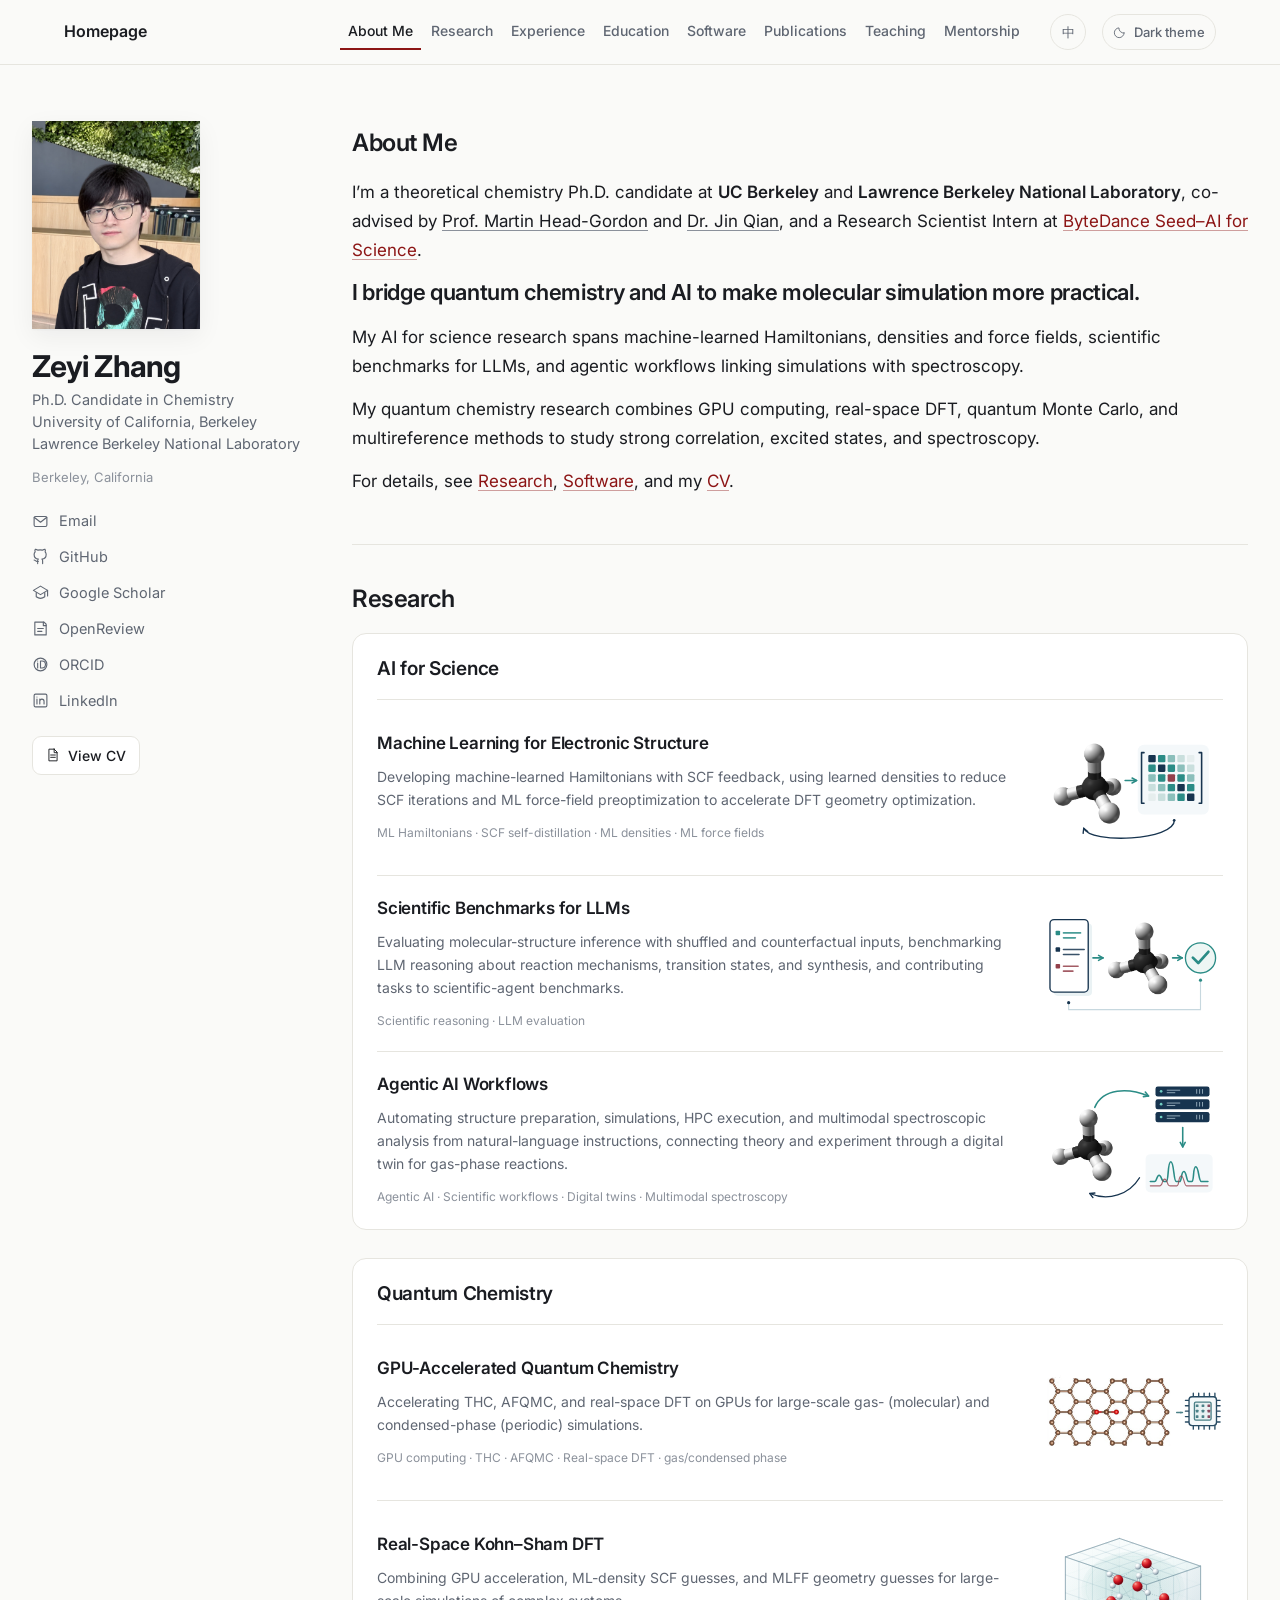
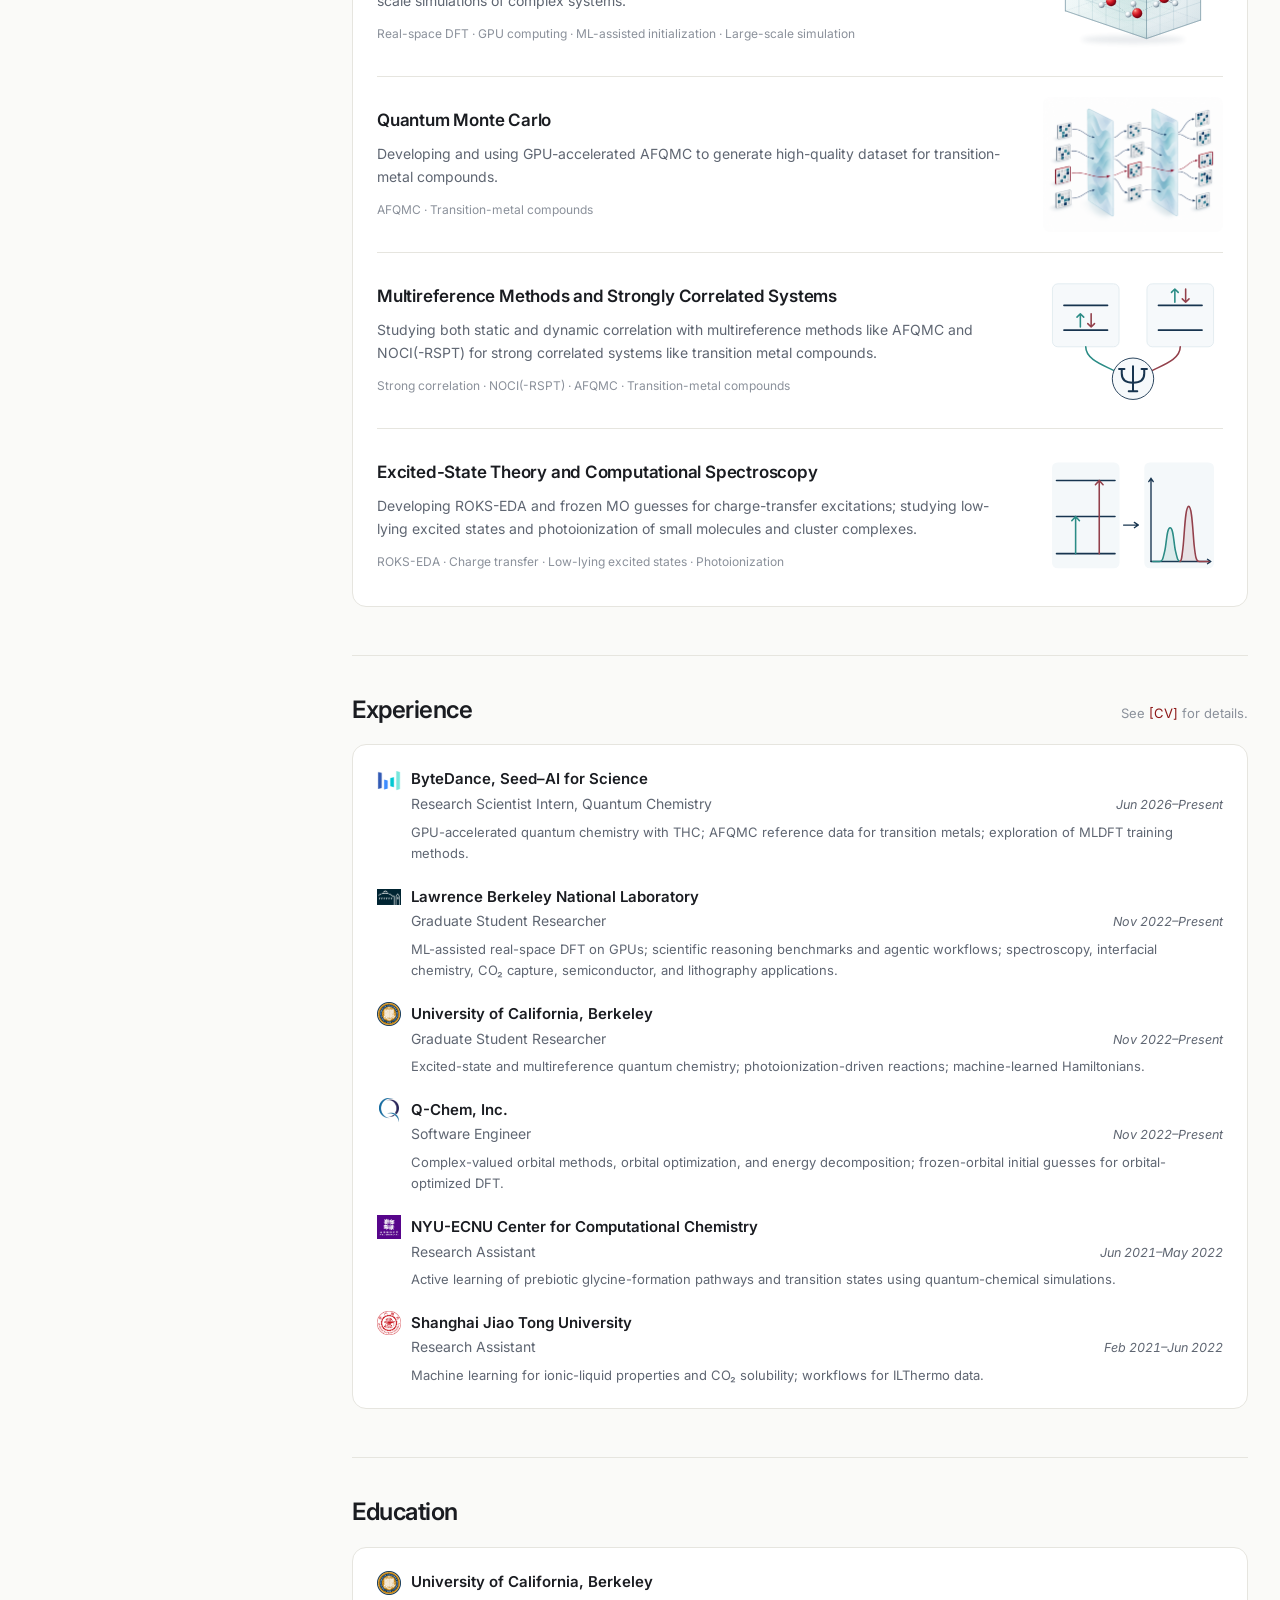
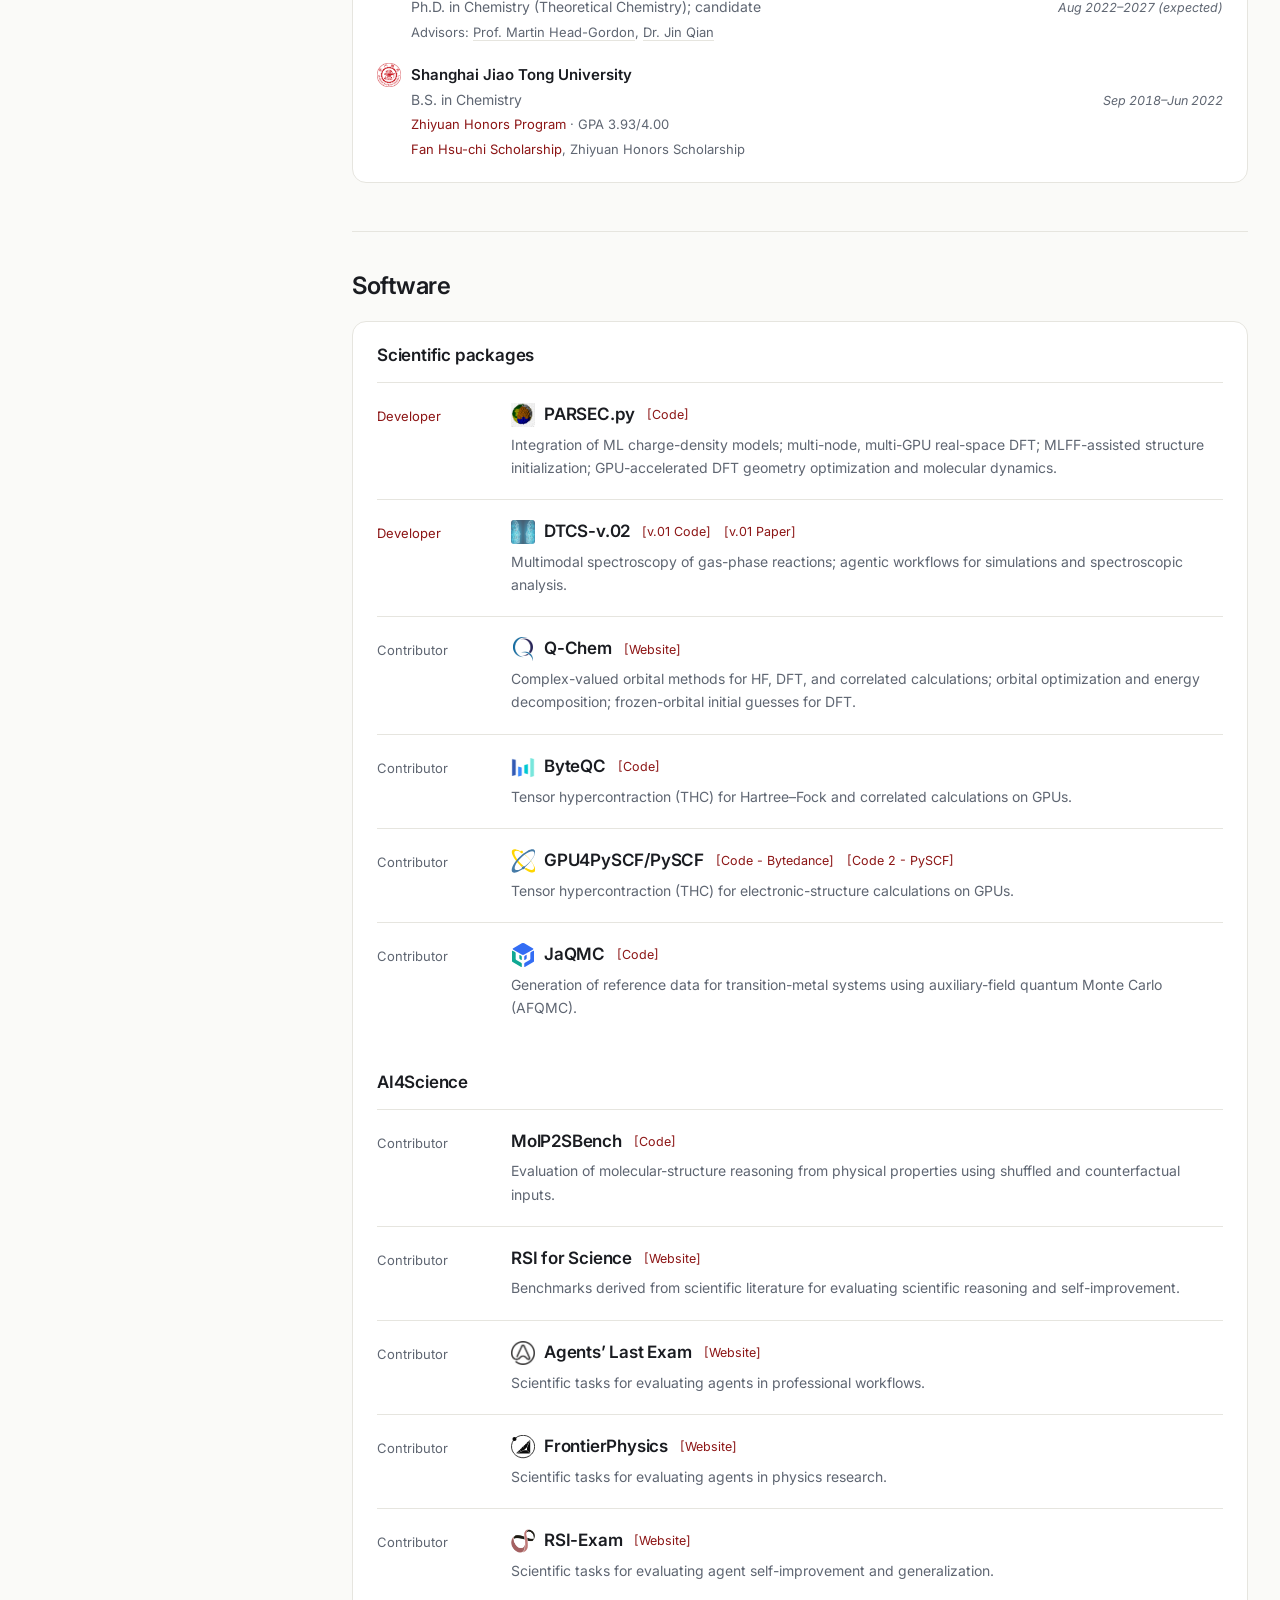
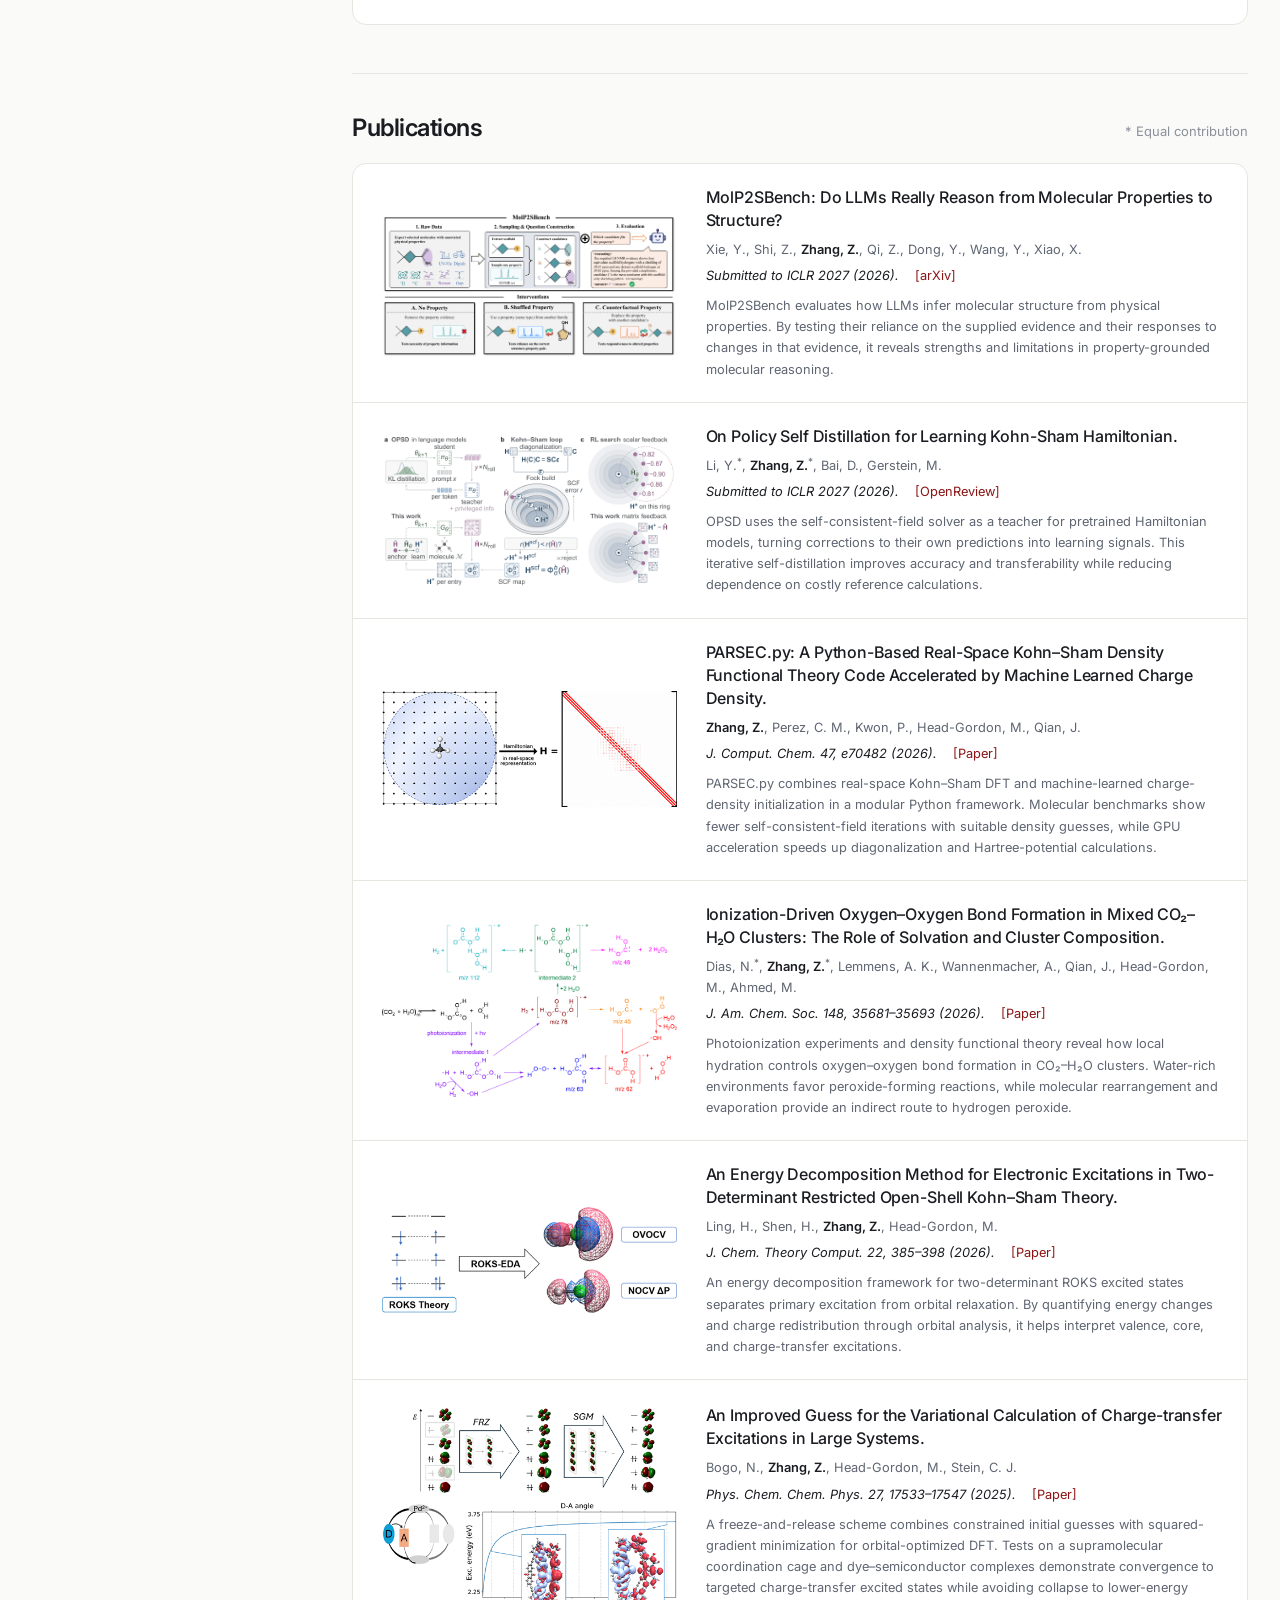
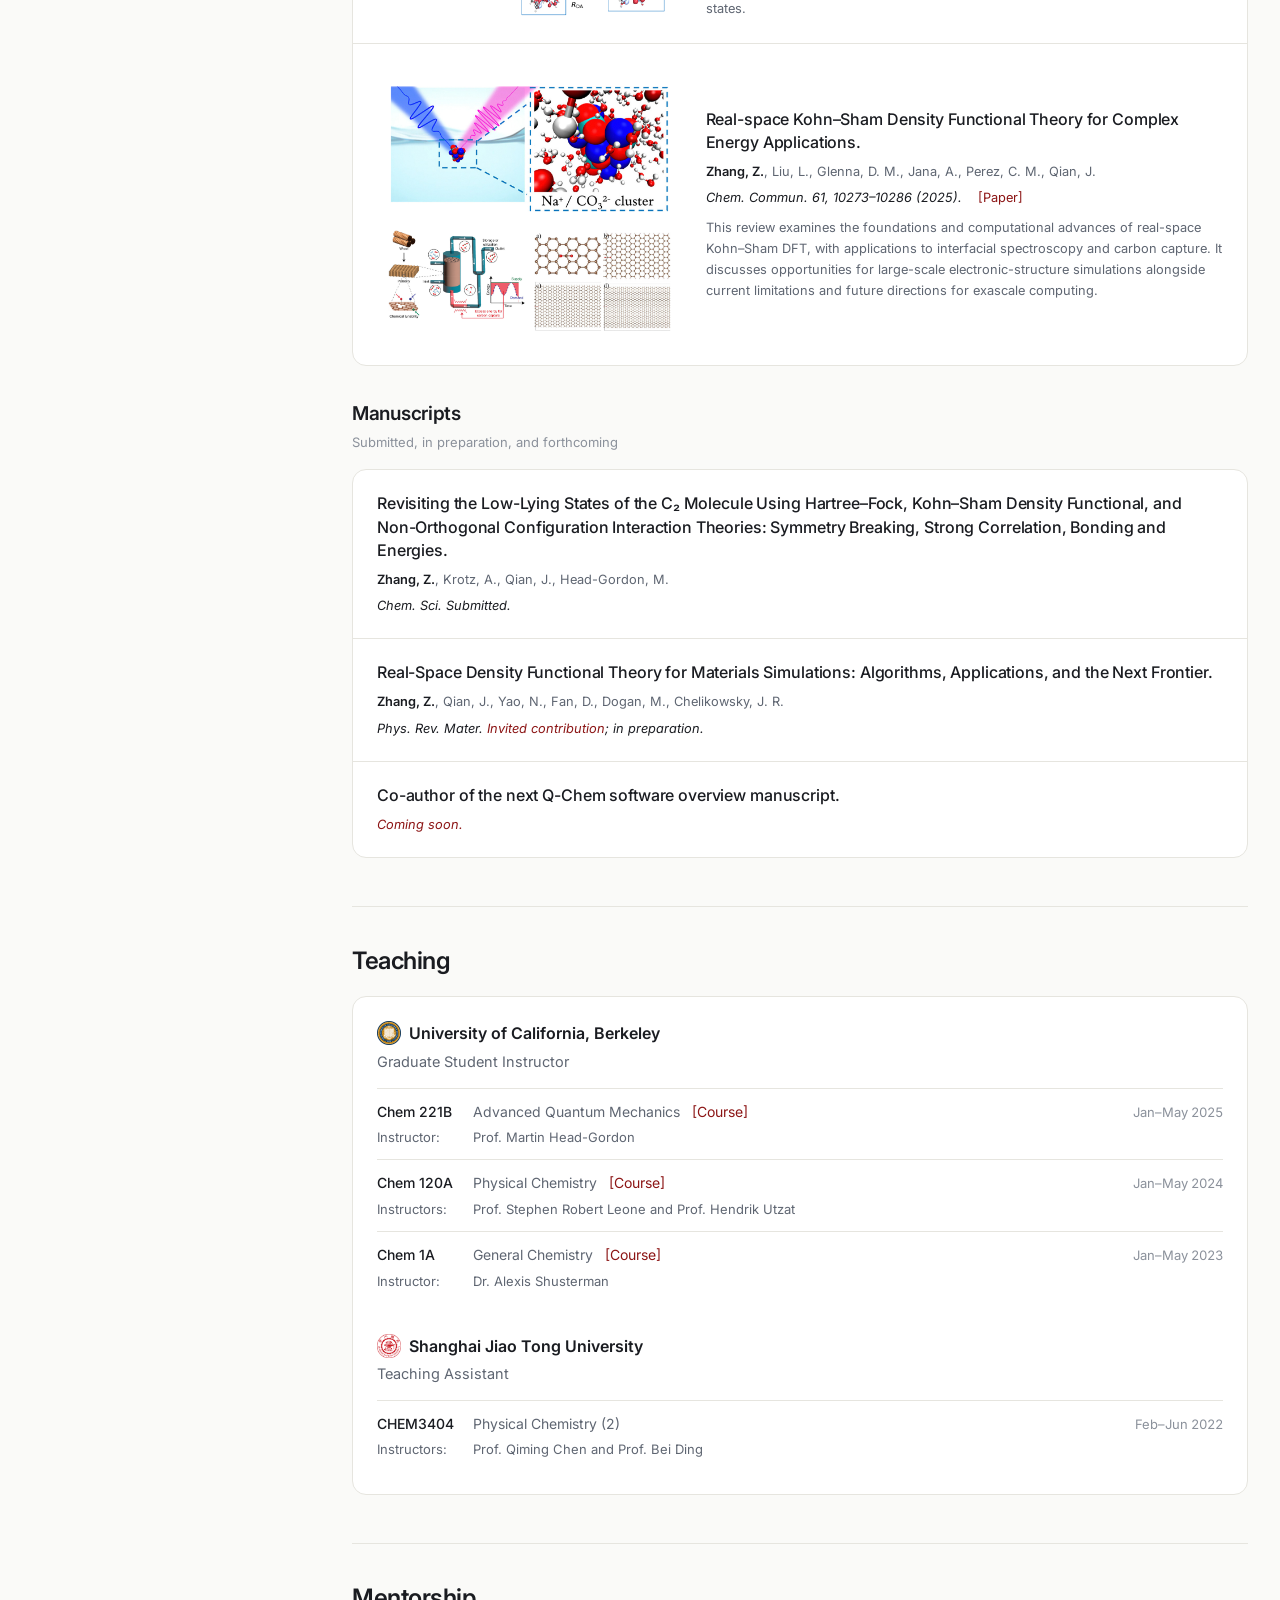
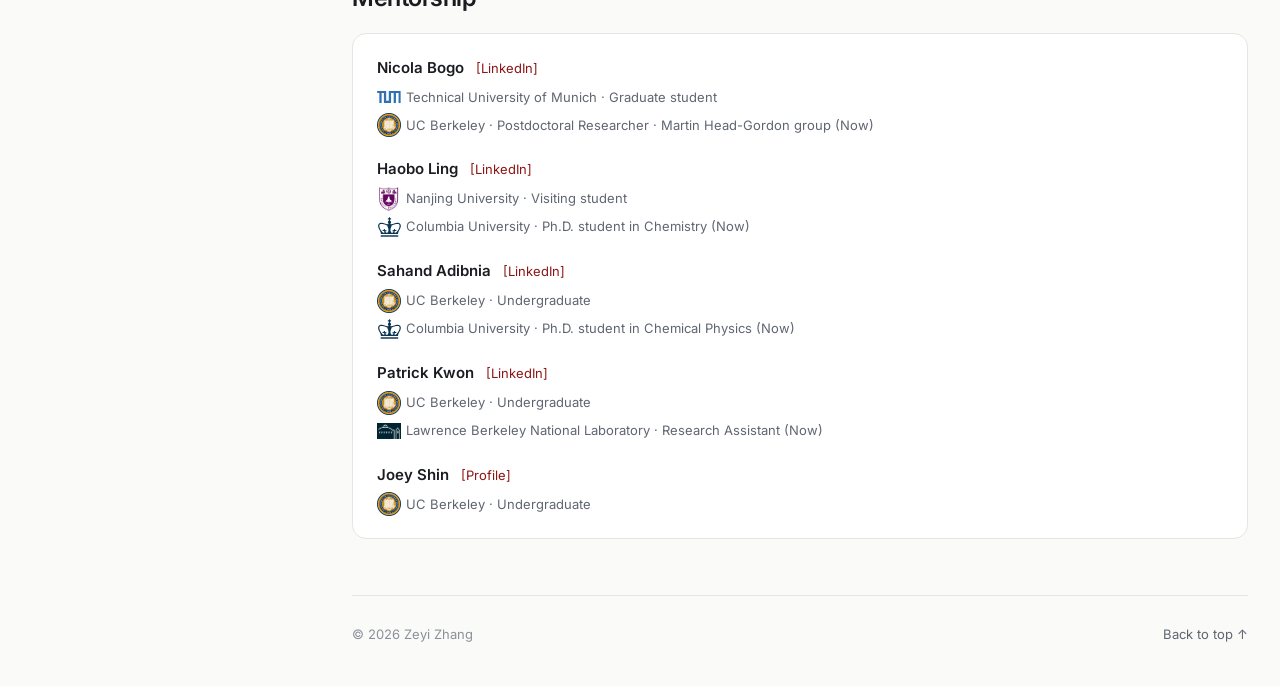
==== commit fa05bf94: "Add Chinese homepage, language switch, and Chinese CV" ====
--- a/docs/index.html
+++ b/docs/index.html
@@ -6,11 +6,14 @@
 <meta property="og:title" content="zeyizhang-berkeley | Zeyi Zhang"><meta property="og:type" content="website">
 <meta property="og:site_name" content="zeyizhang-berkeley"><meta property="og:url" content="https://zeyizhang-berkeley.github.io/homepage/">
 <link rel="canonical" href="https://zeyizhang-berkeley.github.io/homepage/">
+<link rel="alternate" hreflang="en" href="https://zeyizhang-berkeley.github.io/homepage/">
+<link rel="alternate" hreflang="zh-CN" href="https://zeyizhang-berkeley.github.io/homepage/zh/">
+<link rel="alternate" hreflang="x-default" href="https://zeyizhang-berkeley.github.io/homepage/">
 <link rel="icon" href="assets/favicon.svg" type="image/svg+xml">
 <link rel="preconnect" href="https://fonts.googleapis.com"><link rel="preconnect" href="https://fonts.gstatic.com" crossorigin>
 <link href="https://fonts.googleapis.com/css2?family=Inter:wght@400;500;600;700&amp;display=swap" rel="stylesheet">
 <script>try{const t=localStorage.getItem('zeyi-theme');document.documentElement.dataset.theme=t==='dark'?'dark':'light';}catch(e){}</script>
-<link rel="stylesheet" href="assets/style.css?v=a13ceb7b79be"><script src="assets/site.js?v=41213d710a8e" defer></script>
-</head><body><a class="skip-link" href="#main">Skip to content</a><header class="topbar"><div class="topbar__inner"><a href="#about" class="topbar__name">Homepage</a><nav class="toc" aria-label="Section navigation"><ol class="toc__list"><li><a href="#about" class="is-active">About Me</a></li><li><a href="#research">Research</a></li><li><a href="#experience">Experience</a></li><li><a href="#education">Education</a></li><li><a href="#software">Software</a></li><li><a href="#publications">Publications</a></li><li><a href="#teaching">Teaching</a></li><li><a href="#mentorship">Mentorship</a></li></ol></nav><button class="theme-toggle" type="button" aria-pressed="false" aria-label="Switch to dark theme" hidden><svg viewBox="0 0 24 24" fill="none" stroke="currentColor" stroke-width="1.6" stroke-linecap="round" stroke-linejoin="round" aria-hidden="true"><path d="M20.5 13a8.7 8.7 0 0 1-9.5-9.5A9 9 0 1 0 20.5 13Z"/></svg><span>Dark theme</span></button></div></header><div class="shell"><aside class="side" aria-label="Profile and contact information">
+<link rel="stylesheet" href="assets/style.css?v=fb45d621c2f5"><script src="assets/site.js?v=a9f65f57671b" defer></script>
+</head><body><a class="skip-link" href="#main">Skip to content</a><header class="topbar"><div class="topbar__inner"><a href="#about" class="topbar__name">Homepage</a><nav class="toc" aria-label="Section navigation"><ol class="toc__list"><li><a href="#about" class="is-active">About Me</a></li><li><a href="#research">Research</a></li><li><a href="#experience">Experience</a></li><li><a href="#education">Education</a></li><li><a href="#software">Software</a></li><li><a href="#publications">Publications</a></li><li><a href="#teaching">Teaching</a></li><li><a href="#mentorship">Mentorship</a></li></ol></nav><a class="language-switch" href="zh/" data-language-target="zh/" hreflang="zh-CN" lang="zh-CN" title="切换到中文" aria-label="切换到中文">中</a><button class="theme-toggle" type="button" aria-pressed="false" aria-label="Switch to dark theme" hidden><svg viewBox="0 0 24 24" fill="none" stroke="currentColor" stroke-width="1.6" stroke-linecap="round" stroke-linejoin="round" aria-hidden="true"><path d="M20.5 13a8.7 8.7 0 0 1-9.5-9.5A9 9 0 1 0 20.5 13Z"/></svg><span>Dark theme</span></button></div></header><div class="shell"><aside class="side" aria-label="Profile and contact information">
 <div class="profile"><img class="profile__avatar" src="assets/portrait.jpg?v=42b3bbb7af89" alt="Zeyi Zhang" width="934" height="1156" fetchpriority="high" decoding="async"><div class="profile__identity"><h1 class="profile__name">Zeyi Zhang</h1><p class="profile__tagline">Ph.D. Candidate in Chemistry<br>University of California, Berkeley<br>Lawrence Berkeley National Laboratory</p></div></div>
 <p class="profile__location">Berkeley, California</p><ul class="links" aria-label="Contact and academic profiles"><li><a href="mailto:zhentan007@berkeley.edu"><svg viewBox="0 0 24 24" fill="none" stroke="currentColor" stroke-width="1.6" stroke-linecap="round" stroke-linejoin="round" aria-hidden="true"><rect x="3" y="5" width="18" height="14" rx="2"/><path d="m3 6 9 7 9-7"/></svg>Email</a></li><li><a href="https://github.com/zeyizhang-berkeley" target="_blank" rel="noopener noreferrer"><svg viewBox="0 0 24 24" fill="none" stroke="currentColor" stroke-width="1.6" stroke-linecap="round" stroke-linejoin="round" aria-hidden="true"><path d="M9 19c-4 1-4-2-6-2m12 5v-4c0-1-.3-2-1-2.5 3-.3 6-1.5 6-6.5 0-1.5-.5-2.5-1.5-3.5.5-1 .5-2.5 0-3.5-2-.5-3.5 1-4 1-2-.5-4-.5-6 0-.5 0-2-1.5-4-1-.5 1-.5 2.5 0 3.5C3.5 6.5 3 7.5 3 9c0 5 3 6.2 6 6.5-.7.5-1 1.5-1 2.5v4"/></svg>GitHub</a></li><li><a href="https://scholar.google.com/citations?user=-k2Zl3sAAAAJ" target="_blank" rel="noopener noreferrer"><svg viewBox="0 0 24 24" fill="none" stroke="currentColor" stroke-width="1.6" stroke-linecap="round" stroke-linejoin="round" aria-hidden="true"><path d="m2 9 10-6 10 6-10 6-10-6Z"/><path d="M6 12v6c4 3 8 3 12 0v-6M22 9v8"/></svg>Google Scholar</a></li><li><a href="https://openreview.net/profile?id=~Zeyi_Zhang3" target="_blank" rel="noopener noreferrer"><svg viewBox="0 0 24 24" fill="none" stroke="currentColor" stroke-width="1.6" stroke-linecap="round" stroke-linejoin="round" aria-hidden="true"><path d="M4 3h13l3 3v15H4V3Z"/><path d="M16 3v5h4M8 12h8M8 16h6"/></svg>OpenReview</a></li><li><a href="https://orcid.org/0009-0006-7067-1469" target="_blank" rel="noopener noreferrer"><svg viewBox="0 0 24 24" fill="none" stroke="currentColor" stroke-width="1.6" stroke-linecap="round" stroke-linejoin="round" aria-hidden="true"><circle cx="12" cy="12" r="9"/><path d="M8 10v7m0-10v.1M12 7h2a5 5 0 0 1 0 10h-2V7Z"/></svg>ORCID</a></li><li><a href="https://www.linkedin.com/in/zeyi-zhang-a92929247/" target="_blank" rel="noopener noreferrer"><svg viewBox="0 0 24 24" fill="none" stroke="currentColor" stroke-width="1.6" stroke-linecap="round" stroke-linejoin="round" aria-hidden="true"><rect x="3" y="3" width="18" height="18" rx="2"/><path d="M7 10v7m0-10v.1M11 17v-7m0 3a3 3 0 0 1 6 0v4"/></svg>LinkedIn</a></li></ul><a href="assets/Zeyi_Zhang_CV.pdf" class="cv-link" target="_blank" rel="noopener noreferrer"><svg viewBox="0 0 24 24" fill="none" stroke="currentColor" stroke-width="1.6" stroke-linecap="round" stroke-linejoin="round" aria-hidden="true"><path d="M14 2H5v20h14V7l-5-5Z"/><path d="M14 2v6h5M8 12h8M8 16h8"/></svg>View CV</a></aside><main class="main" id="main"><section class="section intro" id="about" aria-labelledby="about-title"><div class="section__head"><h2 id="about-title">About Me</h2></div><p>I’m a theoretical chemistry Ph.D. candidate at <strong>UC Berkeley</strong> and <strong>Lawrence Berkeley National Laboratory</strong>, co-advised by <a class="person" href="https://mhggroupberkeley.com/members/" target="_blank" rel="noopener noreferrer">Prof. Martin Head-Gordon</a> and <a class="person" href="https://qiangrouppage.lbl.gov/people" target="_blank" rel="noopener noreferrer">Dr. Jin Qian</a>, and a Research Scientist Intern at <a href="https://seed.bytedance.com/en/" target="_blank" rel="noopener noreferrer">ByteDance Seed–AI for Science</a>.</p><p class="intro__lead">I bridge quantum chemistry and AI to make molecular simulation more practical.</p><p>My AI for science research spans machine-learned Hamiltonians, densities and force fields, scientific benchmarks for LLMs, and agentic workflows linking simulations with spectroscopy.</p><p>My quantum chemistry research combines GPU computing, real-space DFT, quantum Monte Carlo, and multireference methods to study strong correlation, excited states, and spectroscopy.</p><p>For details, see <a href="#research">Research</a>, <a href="#software">Software</a>, and my <a href="assets/Zeyi_Zhang_CV.pdf" target="_blank" rel="noopener noreferrer">CV</a>.</p></section><section class="section " id="research" aria-labelledby="research-title"><div class="section__head"><h2 id="research-title">Research</h2></div><div class="research-group section-panel" aria-labelledby="ai-for-science-title"><h3 id="ai-for-science-title">AI for Science</h3><div class="projects"><article class="project project--with-figure" id="machine-learning"><figure class="project__figure"><img src="assets/research/machine-learning-sourced.svg" alt="A source-verified methane model linked to a symmetric Hamiltonian matrix and an iterative feedback loop." width="800" height="600" loading="lazy" decoding="async"></figure><div class="project__body"><h4>Machine Learning for Electronic Structure</h4><p>Developing machine-learned Hamiltonians with SCF feedback, using learned densities to reduce SCF iterations and ML force-field preoptimization to accelerate DFT geometry optimization.</p><p class="project__keywords">ML Hamiltonians · SCF self-distillation · ML densities · ML force fields</p></div></article><article class="project project--with-figure" id="scientific-benchmarks"><figure class="project__figure"><img src="assets/research/scientific-benchmarks-sourced.svg" alt="Scientific evidence cards, a source-verified methane model, and an evaluation checklist illustrate molecular reasoning benchmarks." width="800" height="600" loading="lazy" decoding="async"></figure><div class="project__body"><h4>Scientific Benchmarks for LLMs</h4><p>Evaluating molecular-structure inference with shuffled and counterfactual inputs, benchmarking LLM reasoning about reaction mechanisms, transition states, and synthesis, and contributing tasks to scientific-agent benchmarks.</p><p class="project__keywords">Scientific reasoning · LLM evaluation</p></div></article><article class="project project--with-figure" id="spectroscopy"><figure class="project__figure"><img src="assets/research/spectroscopy-sourced.svg" alt="A source-verified methane model, computing resources, and a schematic spectrum form an automated scientific workflow." width="800" height="600" loading="lazy" decoding="async"></figure><div class="project__body"><h4>Agentic AI Workflows</h4><p>Automating structure preparation, simulations, HPC execution, and multimodal spectroscopic analysis from natural-language instructions, connecting theory and experiment through a digital twin for gas-phase reactions.</p><p class="project__keywords">Agentic AI · Scientific workflows · Digital twins · Multimodal spectroscopy</p></div></article></div></div><div class="research-group section-panel" aria-labelledby="quantum-chemistry-title"><h3 id="quantum-chemistry-title">Quantum Chemistry</h3><div class="projects"><article class="project project--with-figure" id="quantum-simulation"><figure class="project__figure"><img src="assets/research/quantum-simulation-unlabeled-v2.svg" alt="A published carbon dioxide on graphene model beside a GPU schematic, with the original panel label removed." width="800" height="600" loading="lazy" decoding="async"></figure><div class="project__body"><h4>GPU-Accelerated Quantum Chemistry</h4><p>Accelerating THC, AFQMC, and real-space DFT on GPUs for large-scale gas- (molecular) and condensed-phase (periodic) simulations.</p><p class="project__keywords">GPU computing · THC · AFQMC · Real-space DFT · gas/condensed phase</p></div></article><article class="project project--with-figure" id="real-space-dft"><figure class="project__figure"><img src="assets/research/real-space-dft-water-cluster-v6.svg" alt="A six-water molecular cluster inside a wide rectangular real-space grid, with small white hydrogen spheres and dashed intermolecular hydrogen bonds." width="800" height="600" loading="lazy" decoding="async"></figure><div class="project__body"><h4>Real-Space Kohn–Sham DFT</h4><p>Combining GPU acceleration, ML-density SCF guesses, and MLFF geometry guesses for large-scale simulations of complex systems.</p><p class="project__keywords">Real-space DFT · GPU computing · ML-assisted initialization · Large-scale simulation</p></div></article><article class="project project--with-figure" id="quantum-monte-carlo-research"><figure class="project__figure"><img src="assets/research/quantum-monte-carlo-research-v1.png" alt="Electronic-state walkers propagate through sampled auxiliary fields in a conceptual quantum Monte Carlo illustration." width="1448" height="1086" loading="lazy" decoding="async"></figure><div class="project__body"><h4>Quantum Monte Carlo</h4><p>Developing and using GPU-accelerated AFQMC to generate high-quality dataset for transition-metal compounds.</p><p class="project__keywords">AFQMC · Transition-metal compounds</p></div></article><article class="project project--with-figure" id="strong-correlation"><figure class="project__figure"><img src="assets/research/strong-correlation-schematic.svg" alt="Two opposite-spin paired electronic configurations combine in a multiconfigurational wavefunction." width="800" height="600" loading="lazy" decoding="async"></figure><div class="project__body"><h4>Multireference Methods and Strongly Correlated Systems</h4><p>Studying both static and dynamic correlation with multireference methods like AFQMC and NOCI(-RSPT) for strong correlated systems like transition metal compounds.</p><p class="project__keywords">Strong correlation · NOCI(-RSPT) · AFQMC · Transition-metal compounds</p></div></article><article class="project project--with-figure" id="excited-states"><figure class="project__figure"><img src="assets/research/excited-states-original-v2.svg" alt="Two electronic transitions from a ground state to excited states correspond to two schematic absorption peaks, with photon energy increasing to the right." width="800" height="600" loading="lazy" decoding="async"></figure><div class="project__body"><h4>Excited-State Theory and Computational Spectroscopy</h4><p>Developing ROKS-EDA and frozen MO guesses for charge-transfer excitations; studying low-lying excited states and photoionization of small molecules and cluster complexes.</p><p class="project__keywords">ROKS-EDA · Charge transfer · Low-lying excited states · Photoionization</p></div></article></div></div></section><section class="section " id="experience" aria-labelledby="experience-title"><div class="section__head"><h2 id="experience-title">Experience</h2><p class="section__note">See <a href="assets/Zeyi_Zhang_CV.pdf" target="_blank" rel="noopener noreferrer">[CV]</a> for details.</p></div><div class="section-panel"><ol class="affiliations"><li class="affiliation" id="bytedance"><div class="affiliation__logo"><img src="assets/institutions/bytedance.png" alt="" width="24" height="24" loading="lazy" decoding="async"></div><div class="affiliation__body"><h3><a href="https://seed.bytedance.com/en/" target="_blank" rel="noopener noreferrer">ByteDance, Seed–AI for Science</a></h3><div class="affiliation__role-date"><p class="exp__role">Research Scientist Intern, Quantum Chemistry</p><p class="exp__date">Jun 2026–Present</p></div><p class="exp__summary">GPU-accelerated quantum chemistry with THC; AFQMC reference data for transition metals; exploration of MLDFT training methods.</p></div></li><li class="affiliation" id="lbnl"><div class="affiliation__logo"><img src="assets/institutions/berkeley-lab.png" alt="" width="24" height="24" loading="lazy" decoding="async"></div><div class="affiliation__body"><h3>Lawrence Berkeley National Laboratory</h3><div class="affiliation__role-date"><p class="exp__role">Graduate Student Researcher</p><p class="exp__date">Nov 2022–Present</p></div><p class="exp__summary">ML-assisted real-space DFT on GPUs; scientific reasoning benchmarks and agentic workflows; spectroscopy, interfacial chemistry, CO₂ capture, semiconductor, and lithography applications.</p></div></li><li class="affiliation" id="berkeley"><div class="affiliation__logo"><img src="assets/institutions/berkeley.png" alt="" width="24" height="24" loading="lazy" decoding="async"></div><div class="affiliation__body"><h3>University of California, Berkeley</h3><div class="affiliation__role-date"><p class="exp__role">Graduate Student Researcher</p><p class="exp__date">Nov 2022–Present</p></div><p class="exp__summary">Excited-state and multireference quantum chemistry; photoionization-driven reactions; machine-learned Hamiltonians.</p></div></li><li class="affiliation" id="qchem"><div class="affiliation__logo"><img src="assets/institutions/qchem.png" alt="" width="24" height="24" loading="lazy" decoding="async"></div><div class="affiliation__body"><h3><a href="https://www.q-chem.com/" target="_blank" rel="noopener noreferrer">Q-Chem, Inc.</a></h3><div class="affiliation__role-date"><p class="exp__role">Software Engineer</p><p class="exp__date">Nov 2022–Present</p></div><p class="exp__summary">Complex-valued orbital methods, orbital optimization, and energy decomposition; frozen-orbital initial guesses for orbital-optimized DFT.</p></div></li><li class="affiliation" id="nyu-ecnu"><div class="affiliation__logo"><img src="assets/institutions/nyu-shanghai.png" alt="" width="24" height="24" loading="lazy" decoding="async"></div><div class="affiliation__body"><h3><a href="https://research.shanghai.nyu.edu/chemistry" target="_blank" rel="noopener noreferrer">NYU-ECNU Center for Computational Chemistry</a></h3><div class="affiliation__role-date"><p class="exp__role">Research Assistant</p><p class="exp__date">Jun 2021–May 2022</p></div><p class="exp__summary">Active learning of prebiotic glycine-formation pathways and transition states using quantum-chemical simulations.</p></div></li><li class="affiliation" id="sjtu"><div class="affiliation__logo"><img src="assets/institutions/sjtu.png" alt="" width="24" height="24" loading="lazy" decoding="async"></div><div class="affiliation__body"><h3>Shanghai Jiao Tong University</h3><div class="affiliation__role-date"><p class="exp__role">Research Assistant</p><p class="exp__date">Feb 2021–Jun 2022</p></div><p class="exp__summary">Machine learning for ionic-liquid properties and CO₂ solubility; workflows for ILThermo data.</p></div></li></ol></div></section><section class="section " id="education" aria-labelledby="education-title"><div class="section__head"><h2 id="education-title">Education</h2></div><div class="section-panel"><ol class="affiliations"><li class="affiliation"><div class="affiliation__logo"><img src="assets/institutions/berkeley.png" alt="" width="24" height="24" loading="lazy" decoding="async"></div><div class="affiliation__body"><h3>University of California, Berkeley</h3><div class="affiliation__role-date"><p class="exp__role">Ph.D. in Chemistry (Theoretical Chemistry); candidate</p><p class="exp__date">Aug 2022–2027 (expected)</p></div><p class="exp__meta">Advisors: <a href="https://mhggroupberkeley.com/members/" class="person" target="_blank" rel="noopener noreferrer">Prof. Martin Head-Gordon</a>, <a href="https://qiangrouppage.lbl.gov/people" class="person" target="_blank" rel="noopener noreferrer">Dr. Jin Qian</a></p></div></li><li class="affiliation"><div class="affiliation__logo"><img src="assets/institutions/sjtu.png" alt="" width="24" height="24" loading="lazy" decoding="async"></div><div class="affiliation__body"><h3>Shanghai Jiao Tong University</h3><div class="affiliation__role-date"><p class="exp__role">B.S. in Chemistry</p><p class="exp__date">Sep 2018–Jun 2022</p></div><p class="exp__meta"><a href="https://en.zhiyuan.sjtu.edu.cn/" target="_blank" rel="noopener noreferrer">Zhiyuan Honors Program</a> · GPA 3.93/4.00</p><p class="exp__meta"><a href="http://fanhsuchischolars.org.cn/" target="_blank" rel="noopener noreferrer">Fan Hsu-chi Scholarship</a>, Zhiyuan Honors Scholarship</p></div></li></ol></div></section><section class="section " id="software" aria-labelledby="software-title"><div class="section__head"><h2 id="software-title">Software</h2></div><div class="section-panel"><div class="software-group" id="scientific-packages"><h3>Scientific packages</h3><ol class="software-list"><li class="software__item" id="parsec-software"><p class="software__role software__role--developer">Developer</p><div class="software__body"><h4><span class="software__name"><span class="brand-logo brand-logo--parsec" aria-hidden="true"><img src="assets/logos/parsec.png" alt="" loading="lazy" decoding="async"></span>PARSEC.py</span> <span class="software__resources"><a href="https://github.com/QianGroupPage/PARSEC.py" target="_blank" rel="noopener noreferrer">[Code]</a></span></h4><p class="software__description">Integration of ML charge-density models; multi-node, multi-GPU real-space DFT; MLFF-assisted structure initialization; GPU-accelerated DFT geometry optimization and molecular dynamics.</p></div></li><li class="software__item" id="digital-twin"><p class="software__role software__role--developer">Developer</p><div class="software__body"><h4><span class="software__name"><span class="brand-logo brand-logo--dtcs" aria-hidden="true"><img src="assets/logos/dtcs.png" alt="" loading="lazy" decoding="async"></span>DTCS-v.02</span> <span class="software__resources"><a href="https://github.com/QianGroupPage/DTCS-v.01" target="_blank" rel="noopener noreferrer">[v.01 Code]</a> <a href="https://www.nature.com/articles/s43588-025-00857-y" target="_blank" rel="noopener noreferrer">[v.01 Paper]</a></span></h4><p class="software__description">Multimodal spectroscopy of gas-phase reactions; agentic workflows for simulations and spectroscopic analysis.</p></div></li><li class="software__item" id="qchem-software"><p class="software__role">Contributor</p><div class="software__body"><h4><span class="software__name"><span class="brand-logo" aria-hidden="true"><img src="assets/institutions/qchem.png" alt="" loading="lazy" decoding="async"></span>Q-Chem</span> <span class="software__resources"><a href="https://www.q-chem.com/" target="_blank" rel="noopener noreferrer">[Website]</a></span></h4><p class="software__description">Complex-valued orbital methods for HF, DFT, and correlated calculations; orbital optimization and energy decomposition; frozen-orbital initial guesses for DFT.</p></div></li><li class="software__item" id="gpu-quantum-chemistry"><p class="software__role">Contributor</p><div class="software__body"><h4><span class="software__name"><span class="brand-logo" aria-hidden="true"><img src="assets/institutions/bytedance.png" alt="" loading="lazy" decoding="async"></span>ByteQC</span> <span class="software__resources"><a href="https://github.com/bytedance/byteqc" target="_blank" rel="noopener noreferrer">[Code]</a></span></h4><p class="software__description">Tensor hypercontraction (THC) for Hartree–Fock and correlated calculations on GPUs.</p></div></li><li class="software__item" id="gpu4pyscf-software"><p class="software__role">Contributor</p><div class="software__body"><h4><span class="software__name"><span class="brand-logo brand-logo--pyscf" aria-hidden="true"><img src="assets/logos/pyscf.svg" alt="" loading="lazy" decoding="async"></span>GPU4PySCF/PySCF</span> <span class="software__resources"><a href="https://github.com/bytedance/gpu4pyscf" target="_blank" rel="noopener noreferrer">[Code - Bytedance]</a> <a href="https://github.com/pyscf/gpu4pyscf" target="_blank" rel="noopener noreferrer">[Code 2 - PySCF]</a></span></h4><p class="software__description">Tensor hypercontraction (THC) for electronic-structure calculations on GPUs.</p></div></li><li class="software__item" id="quantum-monte-carlo"><p class="software__role">Contributor</p><div class="software__body"><h4><span class="software__name"><span class="brand-logo" aria-hidden="true"><img src="assets/logos/jaqmc.svg" alt="" loading="lazy" decoding="async"></span>JaQMC</span> <span class="software__resources"><a href="https://github.com/bytedance/jaqmc" target="_blank" rel="noopener noreferrer">[Code]</a></span></h4><p class="software__description">Generation of reference data for transition-metal systems using auxiliary-field quantum Monte Carlo (AFQMC).</p></div></li></ol></div><div class="software-group" id="rsi-science"><h3>AI4Science</h3><ol class="software-list"><li class="software__item" id="molp2sbench-software"><p class="software__role">Contributor</p><div class="software__body"><h4><span class="software__name">MolP2SBench</span> <span class="software__resources"><a href="https://github.com/DUAL-Xiao/MolP2SBench" target="_blank" rel="noopener noreferrer">[Code]</a></span></h4><p class="software__description">Evaluation of molecular-structure reasoning from physical properties using shuffled and counterfactual inputs.</p></div></li><li class="software__item" id="rsi-for-science-software"><p class="software__role">Contributor</p><div class="software__body"><h4><span class="software__name">RSI for Science</span> <span class="software__resources"><a href="https://rsi4science.org/" target="_blank" rel="noopener noreferrer">[Website]</a></span></h4><p class="software__description">Benchmarks derived from scientific literature for evaluating scientific reasoning and self-improvement.</p></div></li><li class="software__item" id="agents-last-exam-software"><p class="software__role">Contributor</p><div class="software__body"><h4><span class="software__name"><span class="brand-logo" aria-hidden="true"><img src="assets/logos/agents-last-exam-logo.png" alt="" loading="lazy" decoding="async"></span>Agents’ Last Exam</span> <span class="software__resources"><a href="https://agents-last-exam.org/" target="_blank" rel="noopener noreferrer">[Website]</a></span></h4><p class="software__description">Scientific tasks for evaluating agents in professional workflows.</p></div></li><li class="software__item" id="frontierphysics-software"><p class="software__role">Contributor</p><div class="software__body"><h4><span class="software__name"><span class="brand-logo" aria-hidden="true"><img src="assets/logos/frontierphysics-icon.svg" alt="" loading="lazy" decoding="async"></span>FrontierPhysics</span> <span class="software__resources"><a href="https://www.benchflow.ai/frontierphysics" target="_blank" rel="noopener noreferrer">[Website]</a></span></h4><p class="software__description">Scientific tasks for evaluating agents in physics research.</p></div></li><li class="software__item" id="rsi-exam-software"><p class="software__role">Contributor</p><div class="software__body"><h4><span class="software__name"><span class="brand-logo" aria-hidden="true"><img src="assets/logos/rsi-exam-logo.png" alt="" loading="lazy" decoding="async"></span>RSI-Exam</span> <span class="software__resources"><a href="https://rsi-exam.ai/index.html" target="_blank" rel="noopener noreferrer">[Website]</a></span></h4><p class="software__description">Scientific tasks for evaluating agent self-improvement and generalization.</p></div></li></ol></div></div></section><section class="section " id="publications" aria-labelledby="publications-title"><div class="section__head"><h2 id="publications-title">Publications</h2><p class="section__note">* Equal contribution</p></div><div class="pubs"><article class="pub pub--with-figure" id="paper-1" aria-label="Work 1"><figure class="pub__figure"><button class="pub__figure-link" type="button" data-figure-src="assets/papers/molp2s-figure1-vector.svg?v=fef65d4d7ade" aria-haspopup="dialog" aria-controls="figure-lightbox" title="Enlarge figure" aria-label="Enlarge figure for MolP2SBench: Do LLMs Really Reason from Molecular Properties to Structure?"><img src="assets/papers/molp2s-figure1.png" alt="MolP2SBench workflow and property interventions for molecular structure reasoning." width="1244" height="638" loading="lazy" decoding="async"></button></figure><div class="pub__body"><h3>MolP2SBench: Do LLMs Really Reason from Molecular Properties to Structure?</h3><p class="pub__authors">Xie, Y., Shi, Z., <strong>Zhang, Z.</strong>, Qi, Z., Dong, Y., Wang, Y., Xiao, X.</p><p class="pub__citation">Submitted to ICLR 2027 (2026). <span class="pub__resources"><a href="https://arxiv.org/html/2610.12522v1" target="_blank" rel="noopener noreferrer">[arXiv]</a></span></p><p class="pub__summary">MolP2SBench evaluates how LLMs infer molecular structure from physical properties. By testing their reliance on the supplied evidence and their responses to changes in that evidence, it reveals strengths and limitations in property-grounded molecular reasoning.</p></div></article><article class="pub pub--with-figure" id="paper-2" aria-label="Work 2"><figure class="pub__figure"><button class="pub__figure-link" type="button" data-figure-src="assets/papers/opsd-figure1-vector.svg?v=9e684137e18c" aria-haspopup="dialog" aria-controls="figure-lightbox" title="Enlarge figure" aria-label="Enlarge figure for On Policy Self Distillation for Learning Kohn-Sham Hamiltonian."><img src="assets/papers/opsd-figure1.png" alt="On-policy self-distillation learns Hamiltonians from dense SCF corrections." width="1400" height="740" loading="lazy" decoding="async"></button></figure><div class="pub__body"><h3>On Policy Self Distillation for Learning Kohn-Sham Hamiltonian.</h3><p class="pub__authors">Li, Y.<sup>*</sup>, <strong>Zhang, Z.</strong><sup>*</sup>, Bai, D., Gerstein, M.</p><p class="pub__citation">Submitted to ICLR 2027 (2026). <span class="pub__resources"><a href="https://openreview.net/forum?id=l3ZCZaRFKC" target="_blank" rel="noopener noreferrer">[OpenReview]</a></span></p><p class="pub__summary">OPSD uses the self-consistent-field solver as a teacher for pretrained Hamiltonian models, turning corrections to their own predictions into learning signals. This iterative self-distillation improves accuracy and transferability while reducing dependence on costly reference calculations.</p></div></article><article class="pub pub--with-figure" id="paper-3" aria-label="Work 3"><figure class="pub__figure"><button class="pub__figure-link" type="button" data-figure-src="assets/papers/realspace-graphical-abstract-highres.png?v=37460c89ecfc" aria-haspopup="dialog" aria-controls="figure-lightbox" title="Enlarge figure" aria-label="Enlarge figure for PARSEC.py: A Python-Based Real-Space Kohn–Sham Density Functional Theory Code Accelerated by Machine Learned Charge Density."><img src="assets/papers/realspace-graphical-abstract.png" alt="Real-space grid representation of a molecule and the sparsity pattern of its Kohn–Sham Hamiltonian; graphical abstract from the Real-space KS-DFT review." width="520" height="204" loading="lazy" decoding="async"></button></figure><div class="pub__body"><h3>PARSEC.py: A Python-Based Real-Space Kohn–Sham Density Functional Theory Code Accelerated by Machine Learned Charge Density.</h3><p class="pub__authors"><strong>Zhang, Z.</strong>, Perez, C. M., Kwon, P., Head-Gordon, M., Qian, J.</p><p class="pub__citation">J. Comput. Chem. 47, e70482 (2026). <span class="pub__resources"><a href="https://doi.org/10.1002/jcc.70482" target="_blank" rel="noopener noreferrer">[Paper]</a></span></p><p class="pub__summary">PARSEC.py combines real-space Kohn–Sham DFT and machine-learned charge-density initialization in a modular Python framework. Molecular benchmarks show fewer self-consistent-field iterations with suitable density guesses, while GPU acceleration speeds up diagonalization and Hartree-potential calculations.</p></div></article><article class="pub pub--with-figure" id="paper-4" aria-label="Work 4"><figure class="pub__figure"><button class="pub__figure-link" type="button" data-figure-src="assets/papers/photoionization-figure1.png" aria-haspopup="dialog" aria-controls="figure-lightbox" title="Enlarge figure" aria-label="Enlarge figure for Ionization-Driven Oxygen–Oxygen Bond Formation in Mixed CO₂–H₂O Clusters: The Role of Solvation and Cluster Composition."><img src="assets/papers/photoionization-figure1.png" alt="Reaction pathways and ion products following photoionization of mixed carbon dioxide–water clusters, including oxygen–oxygen bond formation and hydrogen peroxide products." width="1500" height="883" loading="lazy" decoding="async"></button></figure><div class="pub__body"><h3>Ionization-Driven Oxygen–Oxygen Bond Formation in Mixed CO₂–H₂O Clusters: The Role of Solvation and Cluster Composition.</h3><p class="pub__authors">Dias, N.<sup>*</sup>, <strong>Zhang, Z.</strong><sup>*</sup>, Lemmens, A. K., Wannenmacher, A., Qian, J., Head-Gordon, M., Ahmed, M.</p><p class="pub__citation">J. Am. Chem. Soc. 148, 35681–35693 (2026). <span class="pub__resources"><a href="https://doi.org/10.1021/jacs.6c07627" target="_blank" rel="noopener noreferrer">[Paper]</a></span></p><p class="pub__summary">Photoionization experiments and density functional theory reveal how local hydration controls oxygen–oxygen bond formation in CO₂–H₂O clusters. Water-rich environments favor peroxide-forming reactions, while molecular rearrangement and evaporation provide an indirect route to hydrogen peroxide.</p></div></article><article class="pub pub--with-figure" id="paper-5" aria-label="Work 5"><figure class="pub__figure"><button class="pub__figure-link" type="button" data-figure-src="assets/papers/rokseda-graphical-abstract-highres.png?v=bd4d834c9885" aria-haspopup="dialog" aria-controls="figure-lightbox" title="Enlarge figure" aria-label="Enlarge figure for An Energy Decomposition Method for Electronic Excitations in Two-Determinant Restricted Open-Shell Kohn–Sham Theory."><img src="assets/papers/rokseda-graphical-abstract.png" alt="ROKS-EDA schematic connecting a ROKS orbital occupation diagram to OVOCV orbital and NOCV density-difference visualizations." width="520" height="187" loading="lazy" decoding="async"></button></figure><div class="pub__body"><h3>An Energy Decomposition Method for Electronic Excitations in Two-Determinant Restricted Open-Shell Kohn–Sham Theory.</h3><p class="pub__authors">Ling, H., Shen, H., <strong>Zhang, Z.</strong>, Head-Gordon, M.</p><p class="pub__citation">J. Chem. Theory Comput. 22, 385–398 (2026). <span class="pub__resources"><a href="https://doi.org/10.1021/acs.jctc.5c01738" target="_blank" rel="noopener noreferrer">[Paper]</a></span></p><p class="pub__summary">An energy decomposition framework for two-determinant ROKS excited states separates primary excitation from orbital relaxation. By quantifying energy changes and charge redistribution through orbital analysis, it helps interpret valence, core, and charge-transfer excitations.</p></div></article><article class="pub pub--with-figure" id="paper-6" aria-label="Work 6"><figure class="pub__figure"><button class="pub__figure-link" type="button" data-figure-src="assets/papers/ctguess-graphical-abstract-highres.png?v=d90284c07ff8" aria-haspopup="dialog" aria-controls="figure-lightbox" title="Enlarge figure" aria-label="Enlarge figure for An Improved Guess for the Variational Calculation of Charge-transfer Excitations in Large Systems."><img src="assets/papers/ctguess-graphical-abstract.png" alt="Freeze-and-release squared-gradient minimization for charge-transfer excitations in a donor–acceptor cage." width="520" height="370" loading="lazy" decoding="async"></button></figure><div class="pub__body"><h3>An Improved Guess for the Variational Calculation of Charge-transfer Excitations in Large Systems.</h3><p class="pub__authors">Bogo, N., <strong>Zhang, Z.</strong>, Head-Gordon, M., Stein, C. J.</p><p class="pub__citation">Phys. Chem. Chem. Phys. 27, 17533–17547 (2025). <span class="pub__resources"><a href="https://doi.org/10.1039/D5CP01867F" target="_blank" rel="noopener noreferrer">[Paper]</a></span></p><p class="pub__summary">A freeze-and-release scheme combines constrained initial guesses with squared-gradient minimization for orbital-optimized DFT. Tests on a supramolecular coordination cage and dye–semiconductor complexes demonstrate convergence to targeted charge-transfer excited states while avoiding collapse to lower-energy states.</p></div></article><article class="pub pub--with-figure" id="paper-7" aria-label="Work 7"><figure class="pub__figure"><button class="pub__figure-link" type="button" data-figure-src="assets/papers/realspace-figures-6-8-9-highres.svg?v=62897f81b4b1" aria-haspopup="dialog" aria-controls="figure-lightbox" title="Enlarge figure" aria-label="Enlarge figure for Real-space Kohn–Sham Density Functional Theory for Complex Energy Applications."><img src="assets/papers/realspace-figures-6-8-9.svg?v=a925f3fae68b" alt="Figures 6, 8 and 9: carbonate at the air–water interface, wood-derived carbon capture, and carbon dioxide on graphene." width="1040" height="940" loading="lazy" decoding="async"></button></figure><div class="pub__body"><h3>Real-space Kohn–Sham Density Functional Theory for Complex Energy Applications.</h3><p class="pub__authors"><strong>Zhang, Z.</strong>, Liu, L., Glenna, D. M., Jana, A., Perez, C. M., Qian, J.</p><p class="pub__citation">Chem. Commun. 61, 10273–10286 (2025). <span class="pub__resources"><a href="https://doi.org/10.1039/D5CC01820J" target="_blank" rel="noopener noreferrer">[Paper]</a></span></p><p class="pub__summary">This review examines the foundations and computational advances of real-space Kohn–Sham DFT, with applications to interfacial spectroscopy and carbon capture. It discusses opportunities for large-scale electronic-structure simulations alongside current limitations and future directions for exascale computing.</p></div></article></div><div class="subsection__head" id="manuscripts"><h3>Manuscripts</h3><p>Submitted, in preparation, and forthcoming</p></div><div class="pubs"><article class="pub" id="paper-8" aria-label="Work 8"><div class="pub__body"><h3>Revisiting the Low-Lying States of the C₂ Molecule Using Hartree–Fock, Kohn–Sham Density Functional, and Non-Orthogonal Configuration Interaction Theories: Symmetry Breaking, Strong Correlation, Bonding and Energies.</h3><p class="pub__authors"><strong>Zhang, Z.</strong>, Krotz, A., Qian, J., Head-Gordon, M.</p><p class="pub__citation">Chem. Sci. Submitted.</p></div></article><article class="pub" id="paper-9" aria-label="Work 9"><div class="pub__body"><h3>Real-Space Density Functional Theory for Materials Simulations: Algorithms, Applications, and the Next Frontier.</h3><p class="pub__authors"><strong>Zhang, Z.</strong>, Qian, J., Yao, N., Fan, D., Dogan, M., Chelikowsky, J. R.</p><p class="pub__citation">Phys. Rev. Mater. <a href="https://journals.aps.org/prmaterials/collections/PRM-COMPMATER26" target="_blank" rel="noopener noreferrer">Invited contribution</a>; in preparation.</p></div></article><article class="pub" id="paper-10" aria-label="Work 10"><div class="pub__body"><p class="announcement">Co-author of the next Q-Chem software overview manuscript.</p><p class="pub__citation"><a href="https://q-chem.com/support/releaselog70/" target="_blank" rel="noopener noreferrer">Coming soon.</a></p></div></article></div></section><section class="section " id="teaching" aria-labelledby="teaching-title"><div class="section__head"><h2 id="teaching-title">Teaching</h2></div><div class="section-panel"><div class="teaching-group"><h3><span class="institution-name"><span class="institution-mark institution-mark--berkeley" aria-hidden="true"><img src="assets/institutions/berkeley.png" alt="" width="18" height="18" loading="lazy" decoding="async"></span><span class="institution-name__text">University of California, Berkeley</span></span></h3><p class="exp__role">Graduate Student Instructor</p><ul class="courses"><li><div class="course__title"><strong>Chem 221B</strong><span class="course__name">Advanced Quantum Mechanics<a href="https://classes.berkeley.edu/content/2025-spring-chem-221b-001-lec-001" target="_blank" rel="noopener noreferrer">[Course]</a></span></div><span class="exp__date">Jan–May 2025</span><p class="course__instructors"><span>Instructor:</span><span>Prof. Martin Head-Gordon</span></p></li><li><div class="course__title"><strong>Chem 120A</strong><span class="course__name">Physical Chemistry<a href="https://classes.berkeley.edu/content/2024-spring-chem-120a-001-lec-001" target="_blank" rel="noopener noreferrer">[Course]</a></span></div><span class="exp__date">Jan–May 2024</span><p class="course__instructors"><span>Instructors:</span><span>Prof. Stephen Robert Leone and Prof. Hendrik Utzat</span></p></li><li><div class="course__title"><strong>Chem 1A</strong><span class="course__name">General Chemistry<a href="https://classes.berkeley.edu/content/2023-spring-chem-1a-001-lec-001" target="_blank" rel="noopener noreferrer">[Course]</a></span></div><span class="exp__date">Jan–May 2023</span><p class="course__instructors"><span>Instructor:</span><span>Dr. Alexis Shusterman</span></p></li></ul></div><div class="teaching-group"><h3><span class="institution-name"><span class="institution-mark institution-mark--sjtu" aria-hidden="true"><img src="assets/institutions/sjtu.png" alt="" width="18" height="18" loading="lazy" decoding="async"></span><span class="institution-name__text">Shanghai Jiao Tong University</span></span></h3><p class="exp__role">Teaching Assistant</p><ul class="courses"><li><div class="course__title"><strong>CHEM3404</strong><span class="course__name">Physical Chemistry (2)</span></div><span class="exp__date">Feb–Jun 2022</span><p class="course__instructors"><span>Instructors:</span><span>Prof. Qiming Chen and Prof. Bei Ding</span></p></li></ul></div></div></section><section class="section " id="mentorship" aria-labelledby="mentorship-title"><div class="section__head"><h2 id="mentorship-title">Mentorship</h2></div><div class="section-panel"><ul class="mentees"><li><h3>Nicola Bogo<a href="https://www.linkedin.com/in/nicola-bogo-b9693a211" class="mentee__link" target="_blank" rel="noopener noreferrer">[LinkedIn]</a></h3><p class="exp__meta mentee-line"><span class="institution-name"><span class="institution-mark institution-mark--tum" aria-hidden="true"><img src="assets/institutions/tum.svg" alt="" width="18" height="18" loading="lazy" decoding="async"></span><span class="institution-name__text">Technical University of Munich</span></span> <span>· Graduate student</span></p><p class="mentee__now mentee-line"><span class="institution-name"><span class="institution-mark institution-mark--berkeley" aria-hidden="true"><img src="assets/institutions/berkeley.png" alt="" width="18" height="18" loading="lazy" decoding="async"></span><span class="institution-name__text">UC Berkeley</span></span> <span>· Postdoctoral Researcher</span> <span>· Martin Head-Gordon group</span> <span>(Now)</span></p></li><li><h3>Haobo Ling<a href="https://www.linkedin.com/in/haobo-ling-47540a336/" class="mentee__link" target="_blank" rel="noopener noreferrer">[LinkedIn]</a></h3><p class="exp__meta mentee-line"><span class="institution-name"><span class="institution-mark institution-mark--nanjing" aria-hidden="true"><img src="assets/institutions/nanjing.png" alt="" width="18" height="18" loading="lazy" decoding="async"></span><span class="institution-name__text">Nanjing University</span></span> <span>· Visiting student</span></p><p class="mentee__now mentee-line"><span class="institution-name"><span class="institution-mark institution-mark--columbia" aria-hidden="true"><img src="assets/institutions/columbia.svg" alt="" width="18" height="18" loading="lazy" decoding="async"></span><span class="institution-name__text">Columbia University</span></span> <span>· Ph.D. student in Chemistry</span> <span>(Now)</span></p></li><li><h3>Sahand Adibnia<a href="https://www.linkedin.com/in/sahand-adibnia/" class="mentee__link" target="_blank" rel="noopener noreferrer">[LinkedIn]</a></h3><p class="exp__meta mentee-line"><span class="institution-name"><span class="institution-mark institution-mark--berkeley" aria-hidden="true"><img src="assets/institutions/berkeley.png" alt="" width="18" height="18" loading="lazy" decoding="async"></span><span class="institution-name__text">UC Berkeley</span></span> <span>· Undergraduate</span></p><p class="mentee__now mentee-line"><span class="institution-name"><span class="institution-mark institution-mark--columbia" aria-hidden="true"><img src="assets/institutions/columbia.svg" alt="" width="18" height="18" loading="lazy" decoding="async"></span><span class="institution-name__text">Columbia University</span></span> <span>· Ph.D. student in Chemical Physics</span> <span>(Now)</span></p></li><li><h3>Patrick Kwon<a href="https://www.linkedin.com/in/patrickkwon27" class="mentee__link" target="_blank" rel="noopener noreferrer">[LinkedIn]</a></h3><p class="exp__meta mentee-line"><span class="institution-name"><span class="institution-mark institution-mark--berkeley" aria-hidden="true"><img src="assets/institutions/berkeley.png" alt="" width="18" height="18" loading="lazy" decoding="async"></span><span class="institution-name__text">UC Berkeley</span></span> <span>· Undergraduate</span></p><p class="mentee__now mentee-line"><span class="institution-name"><span class="institution-mark institution-mark--lbnl" aria-hidden="true"><img src="assets/institutions/berkeley-lab.png" alt="" width="18" height="18" loading="lazy" decoding="async"></span><span class="institution-name__text">Lawrence Berkeley National Laboratory</span></span> <span>· Research Assistant</span> <span>(Now)</span></p></li><li><h3>Joey Shin<a href="https://mhggroupberkeley.com/members/#:~:text=Joey%20Shin" class="mentee__link" target="_blank" rel="noopener noreferrer">[Profile]</a></h3><p class="exp__meta mentee-line"><span class="institution-name"><span class="institution-mark institution-mark--berkeley" aria-hidden="true"><img src="assets/institutions/berkeley.png" alt="" width="18" height="18" loading="lazy" decoding="async"></span><span class="institution-name__text">UC Berkeley</span></span> <span>· Undergraduate</span></p></li></ul></div></section><footer class="foot"><span>© 2026 Zeyi Zhang</span><a href="#about">Back to top ↑</a></footer></main></div><dialog class="figure-viewer" id="figure-lightbox" aria-label="Enlarged figure"><div class="figure-viewer__panel"><div class="figure-viewer__toolbar"><button class="figure-viewer__close" type="button" aria-label="Close enlarged figure" autofocus><span aria-hidden="true">×</span> Close</button></div><img class="figure-viewer__image" alt=""></div></dialog></body></html>
--- a/docs/assets/style.css
+++ b/docs/assets/style.css
@@ -6,6 +6,8 @@
 .topbar__inner{display:flex;align-items:center;gap:16px;width:100%;min-height:64px;margin:0 auto;padding:8px clamp(20px,5vw,64px)}.topbar__name{flex:none;color:var(--text);font:600 16px/1.2 var(--sans);white-space:nowrap}.topbar__name:hover{text-decoration:none;color:var(--accent)}
 .toc{flex:0 1 auto;min-width:0;margin-left:auto}.toc__list{display:flex;gap:2px;width:max-content;max-width:100%;list-style:none;margin:0;padding:6px;overflow-x:auto;overscroll-behavior-x:contain;scrollbar-width:none}.toc__list::-webkit-scrollbar{display:none}.toc__list li{flex:none}.toc__list a{display:block;padding:7px 8px;border-bottom:2px solid transparent;color:var(--muted);font-size:14px;font-weight:500;line-height:1.4;white-space:nowrap;transition:color .15s,border-color .15s}.toc__list a:hover{color:var(--text);text-decoration:none}.toc__list a.is-active{color:var(--text);border-bottom-color:var(--accent)}
 .theme-toggle{flex:none;display:inline-flex;align-items:center;gap:8px;min-height:36px;padding:7px 10px;border:1px solid var(--line);border-radius:999px;background:transparent;color:var(--muted);font:500 13px/1.4 var(--sans);white-space:nowrap;cursor:pointer}.theme-toggle:hover{color:var(--text)}
+.language-switch{flex:none;display:inline-flex;align-items:center;justify-content:center;min-width:36px;min-height:36px;padding:7px 9px;border:1px solid var(--line);border-radius:999px;color:var(--muted);font-size:13px;font-weight:500;line-height:1.4;white-space:nowrap}.language-switch:hover{color:var(--text);text-decoration:none}
+html[lang="zh-CN"]{--sans:"Inter","PingFang SC","Microsoft YaHei","Noto Sans CJK SC",system-ui,sans-serif}
 @media(max-width:1080px){.theme-toggle{width:36px;justify-content:center;padding:7px}.theme-toggle span{display:none}}
 @media(max-width:860px){:root{--header-height:57px}.topbar__inner{min-height:56px;padding:4px 16px;gap:10px}.toc__list a{font-size:13px}}
 @media(max-width:540px){.topbar__name{display:none}}
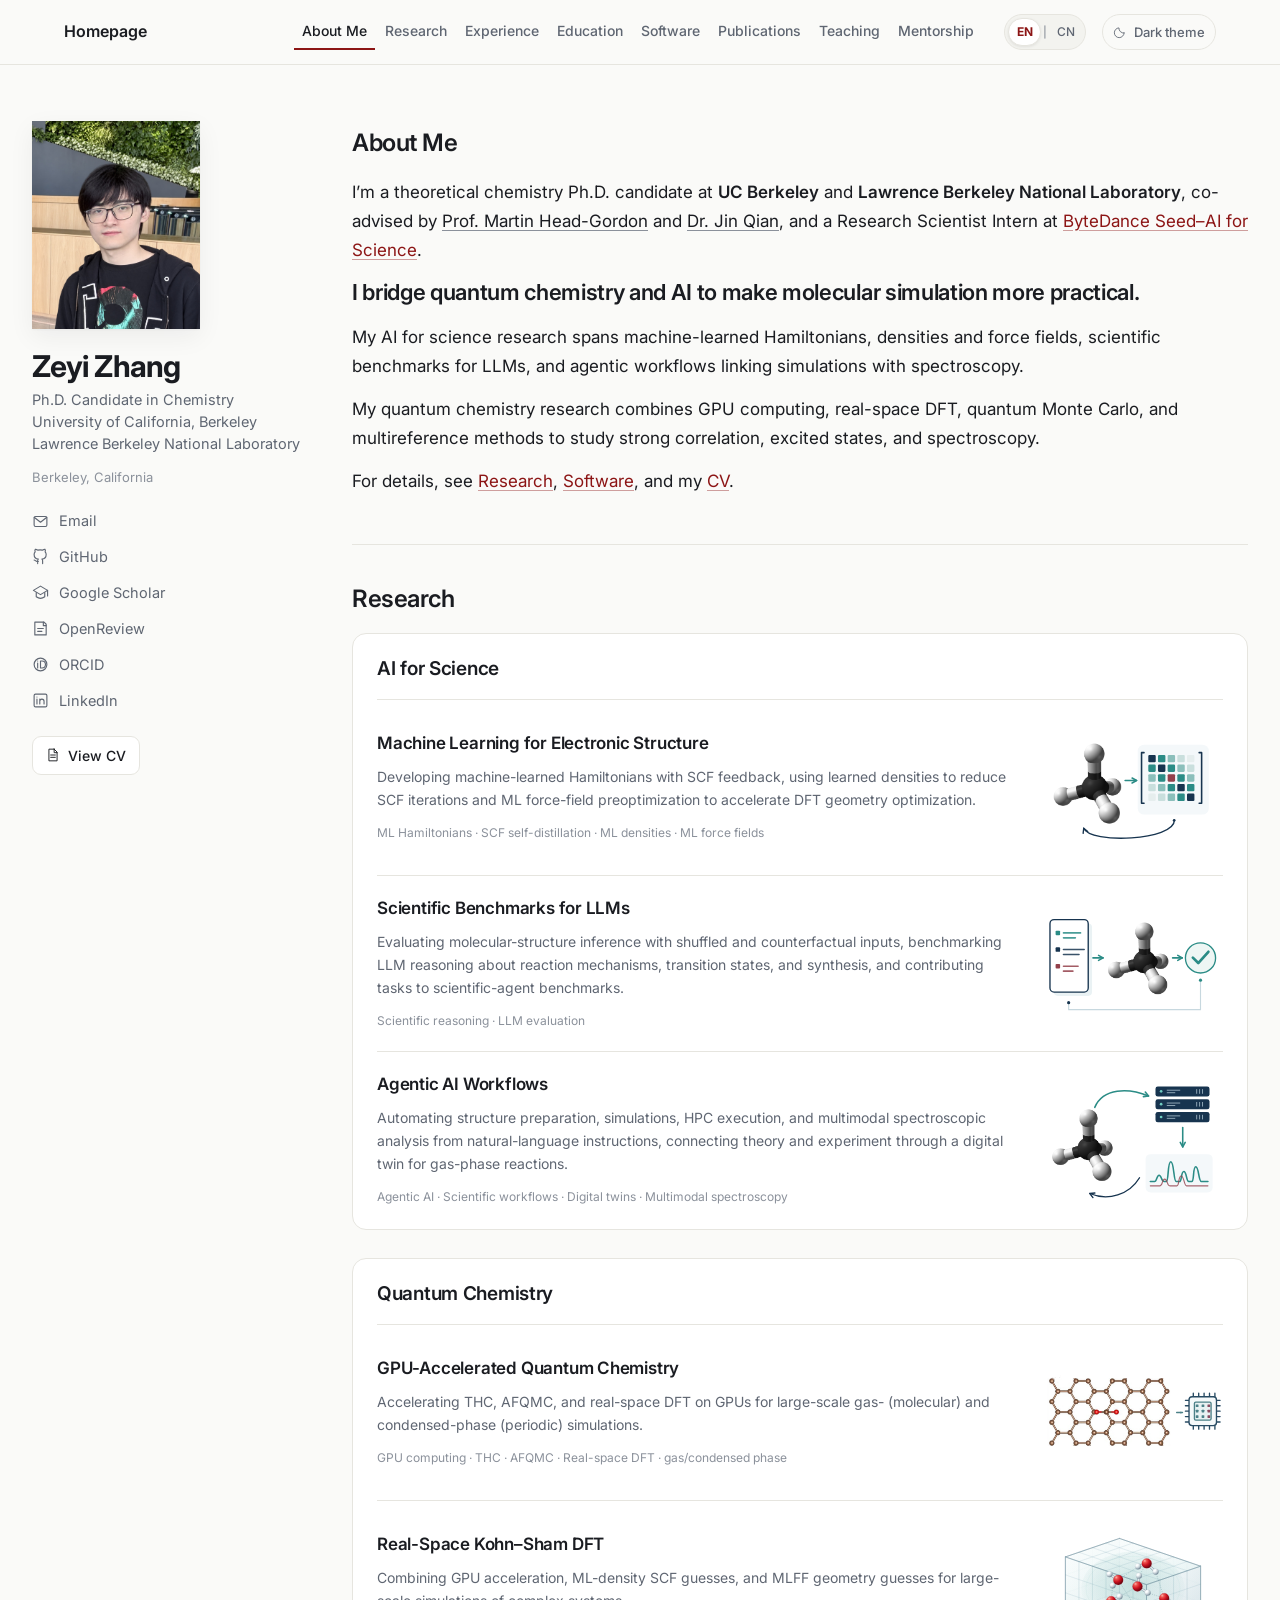
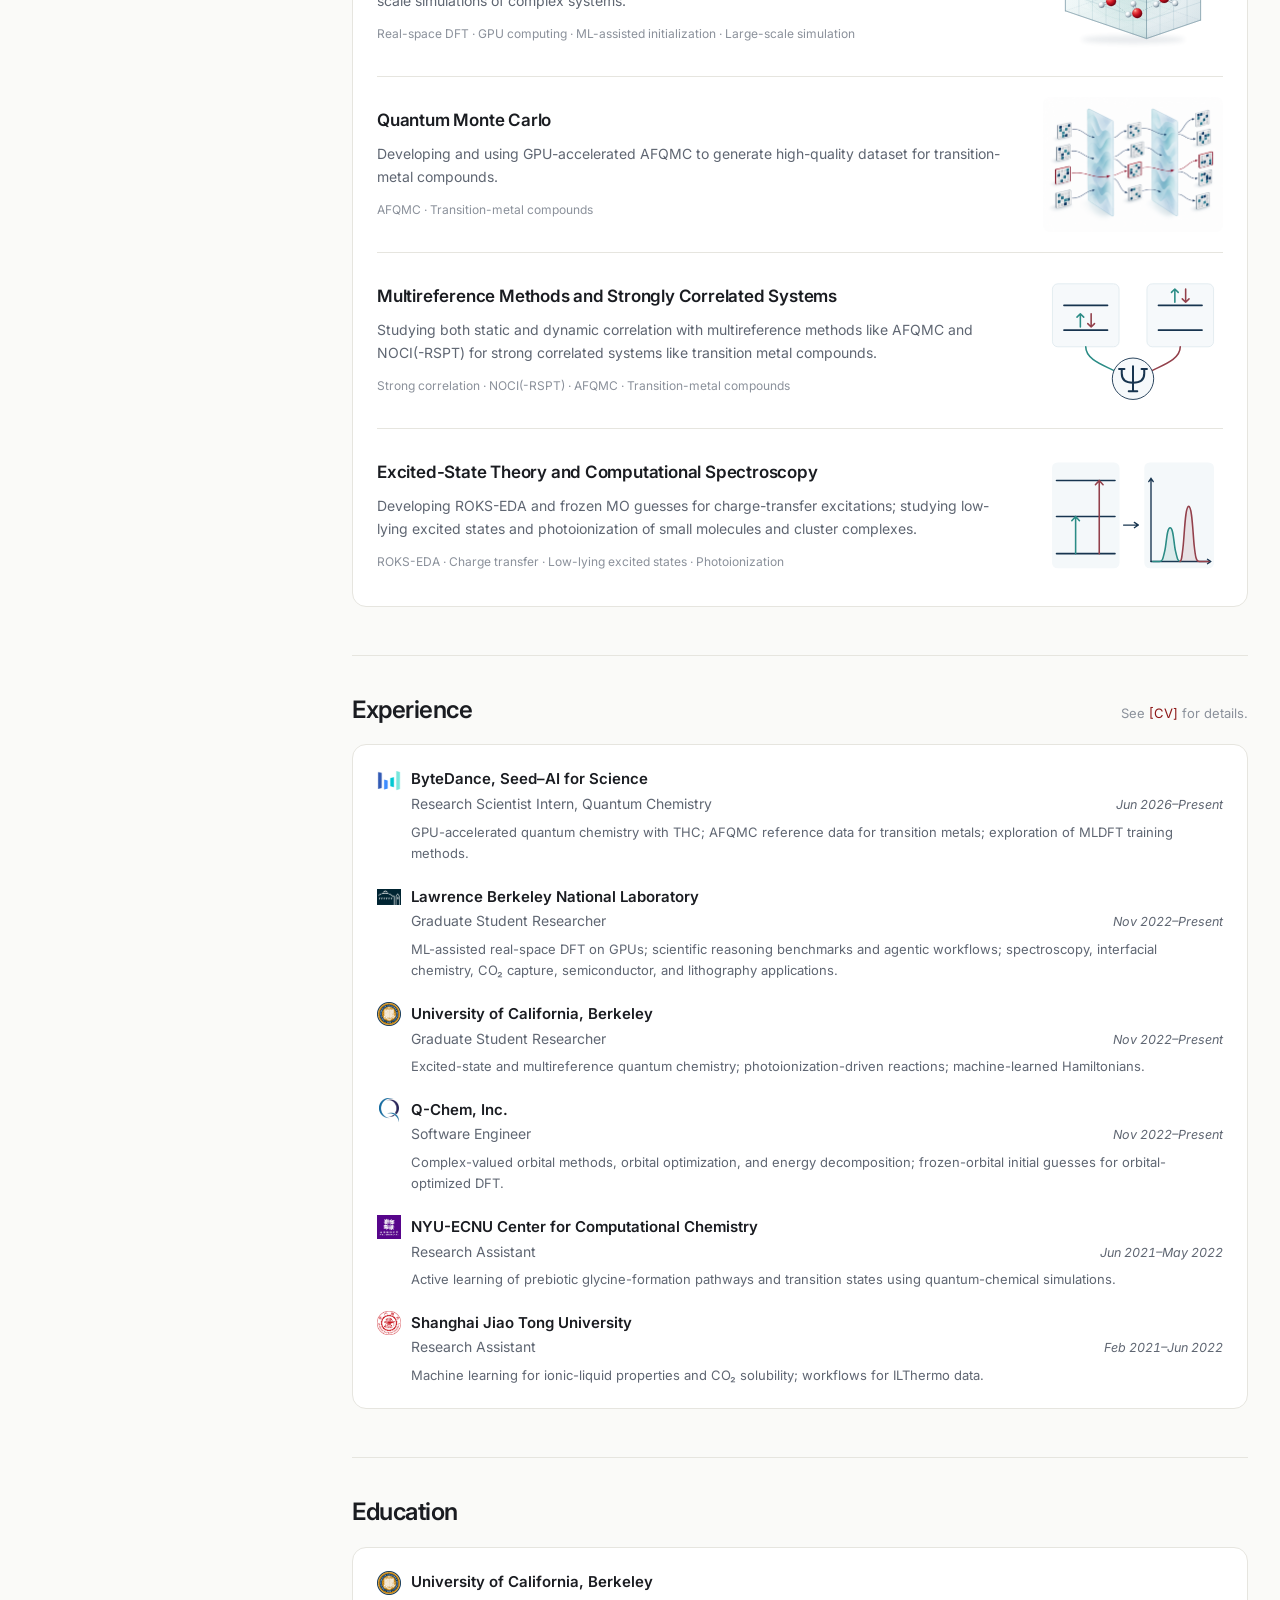
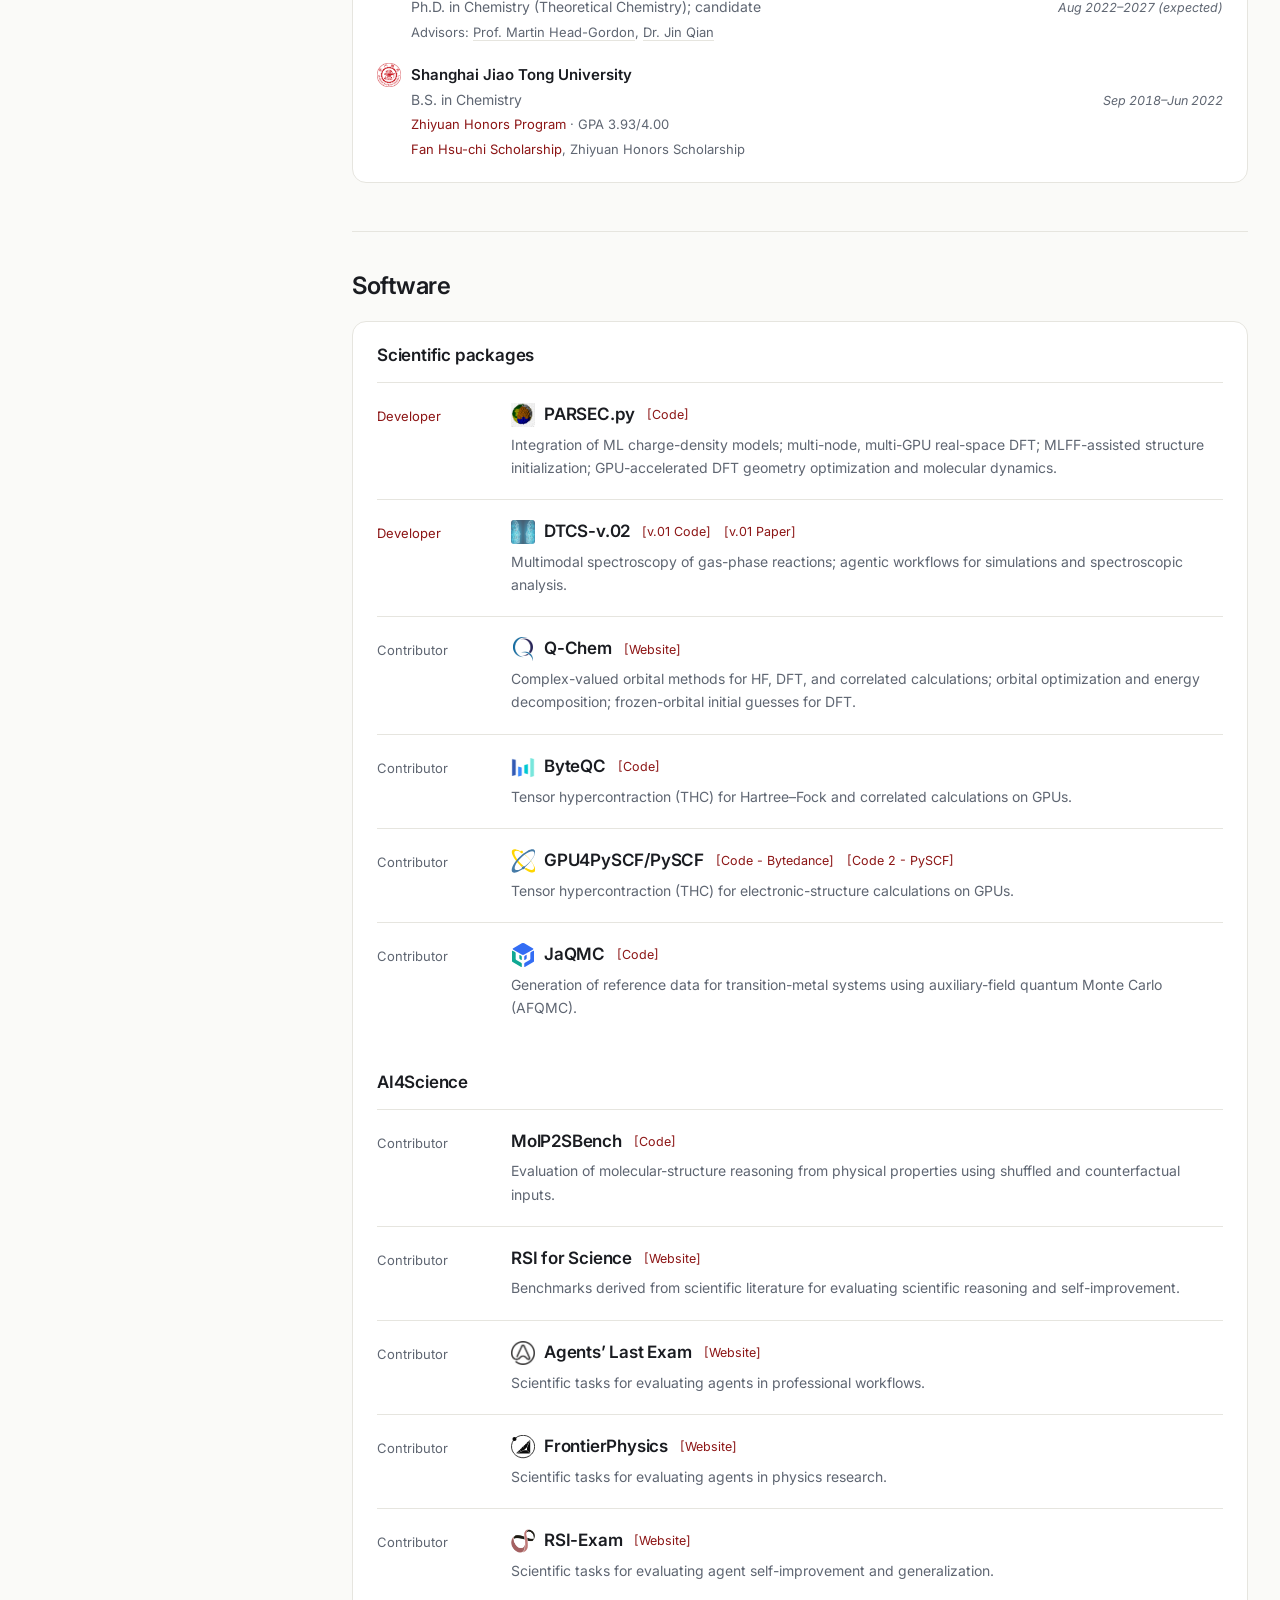
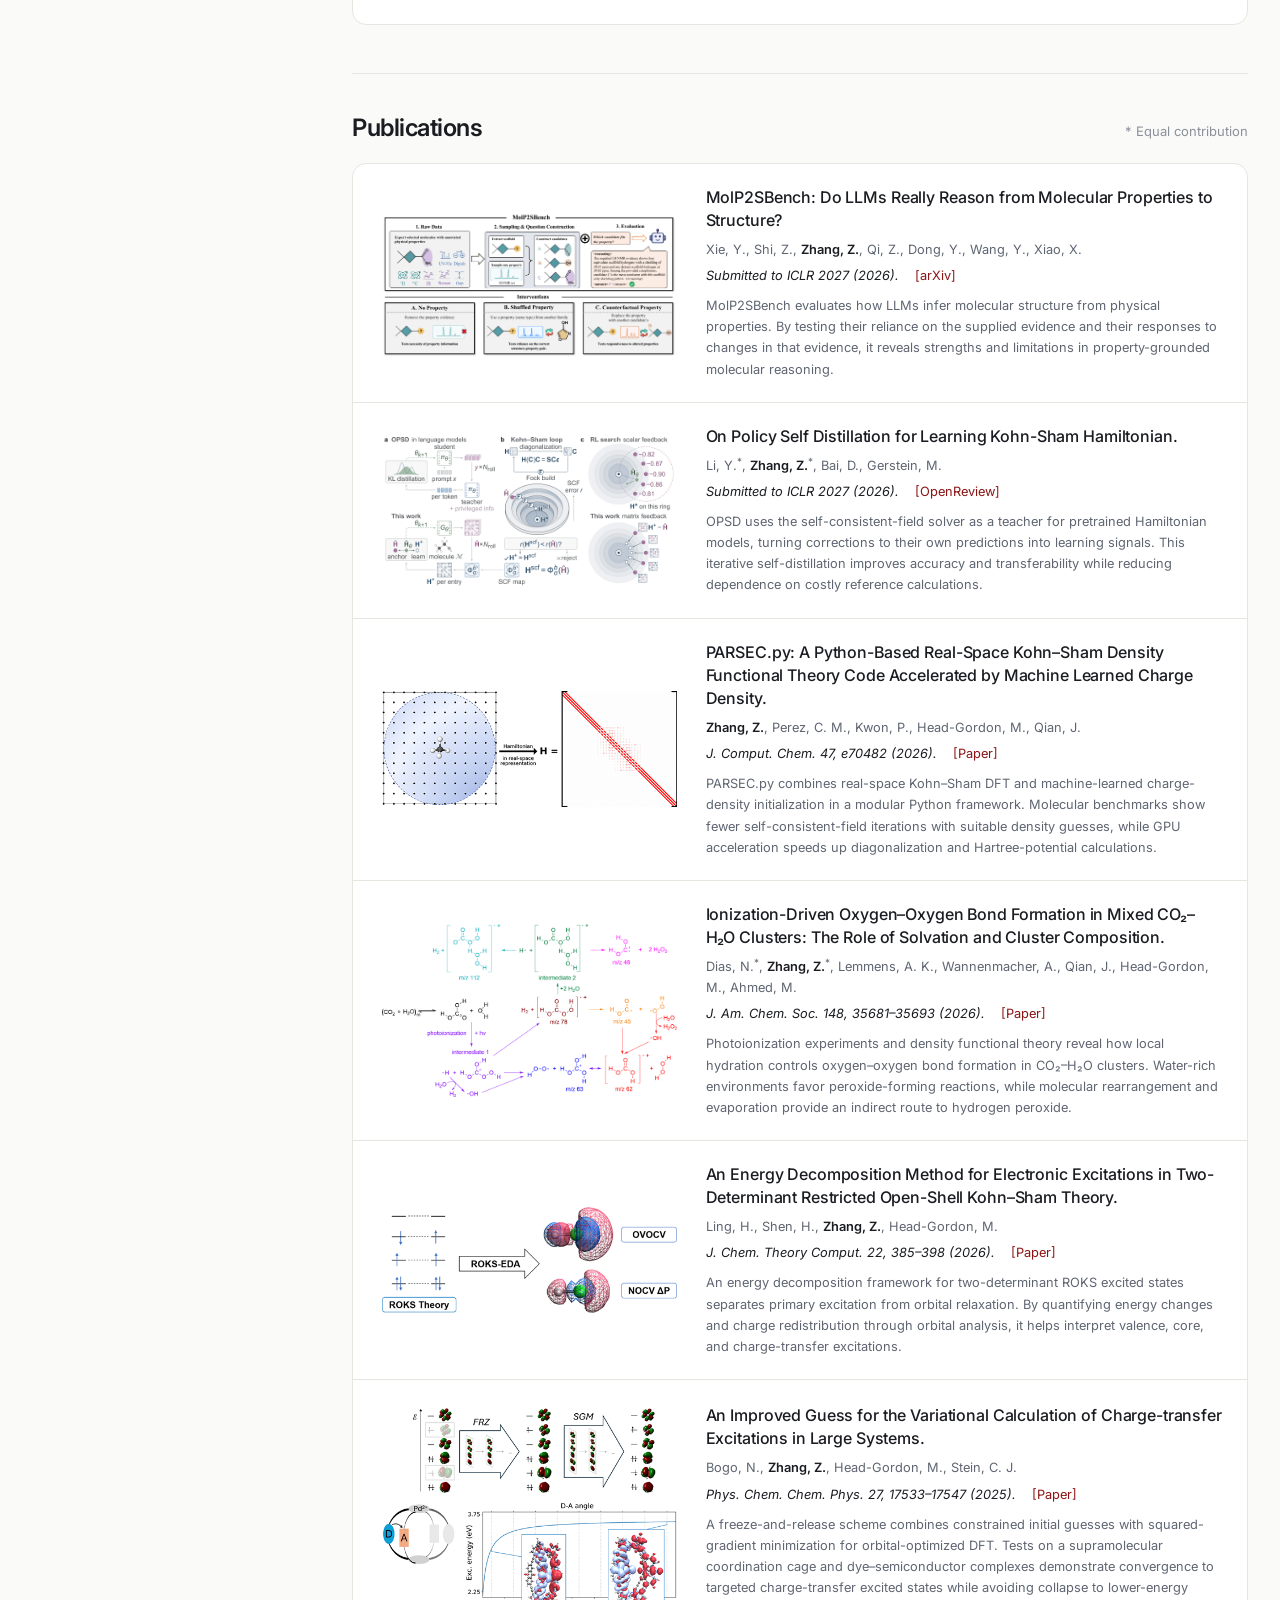
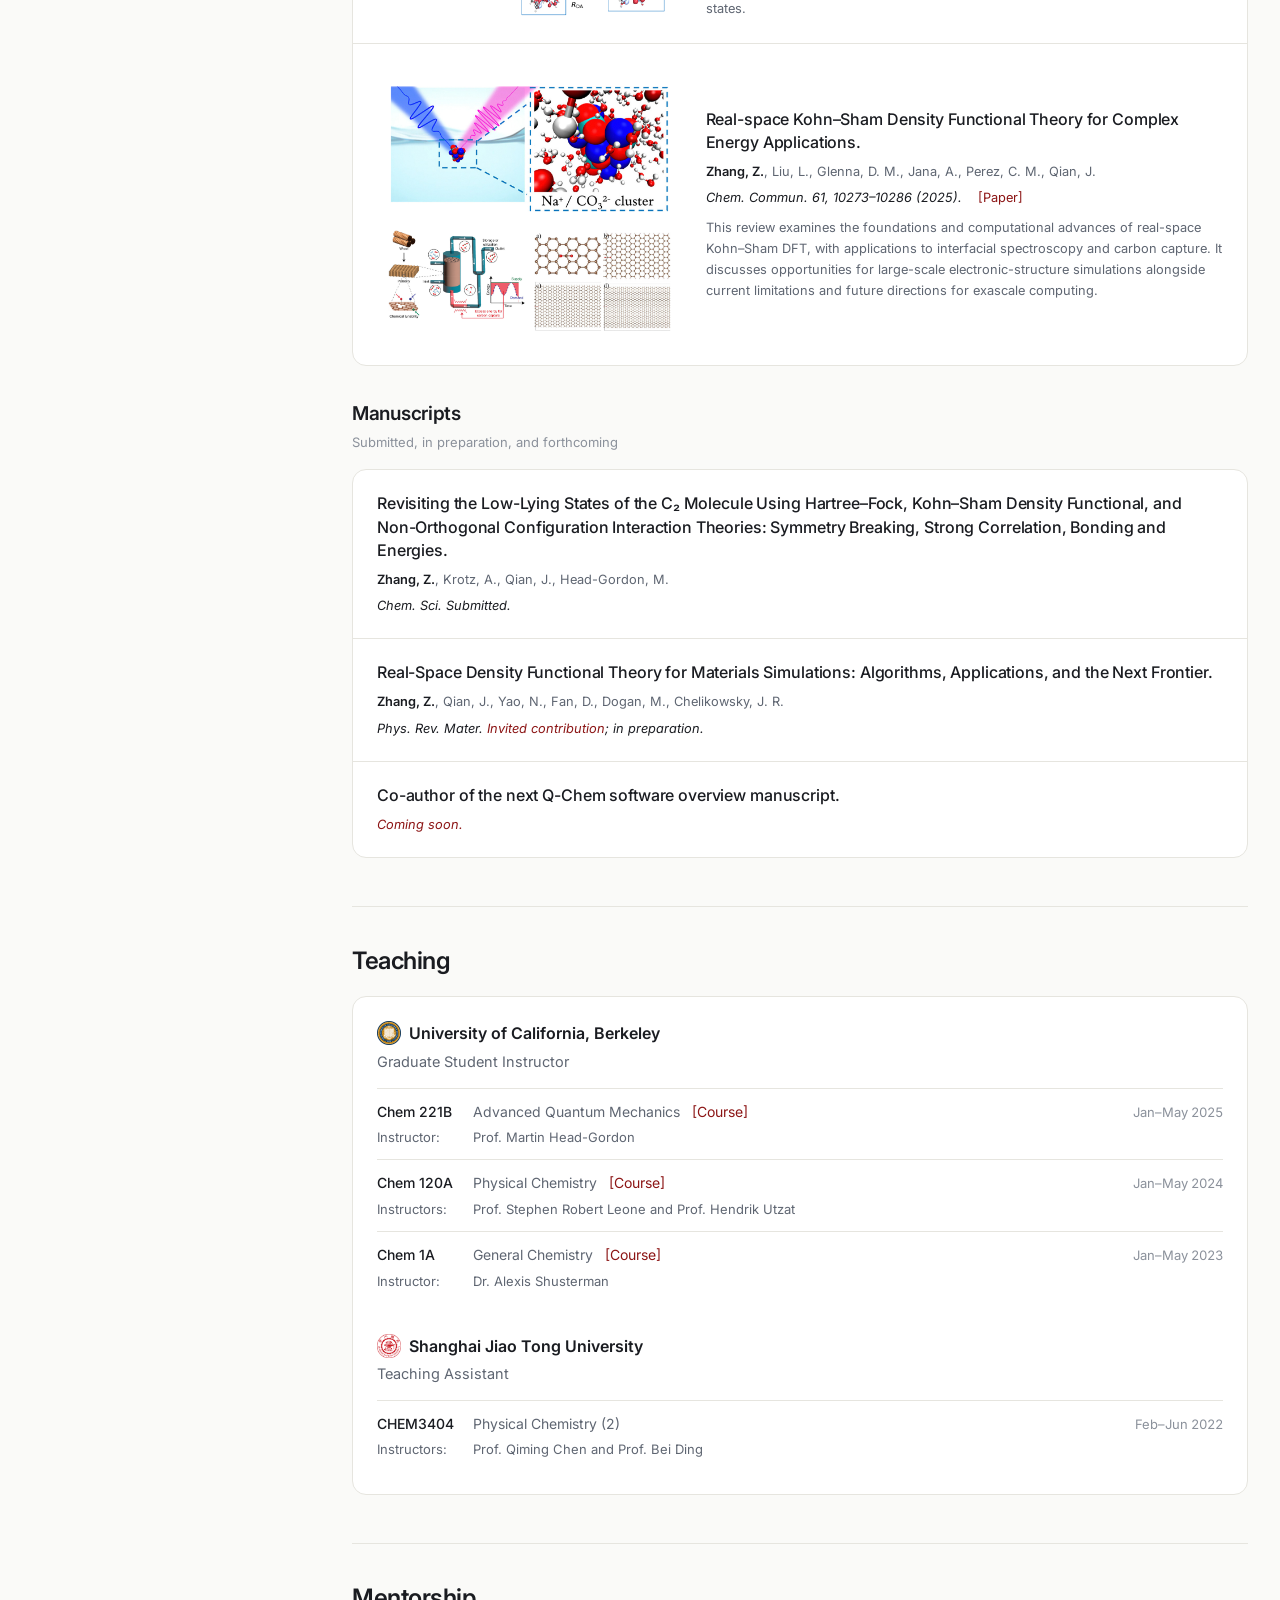
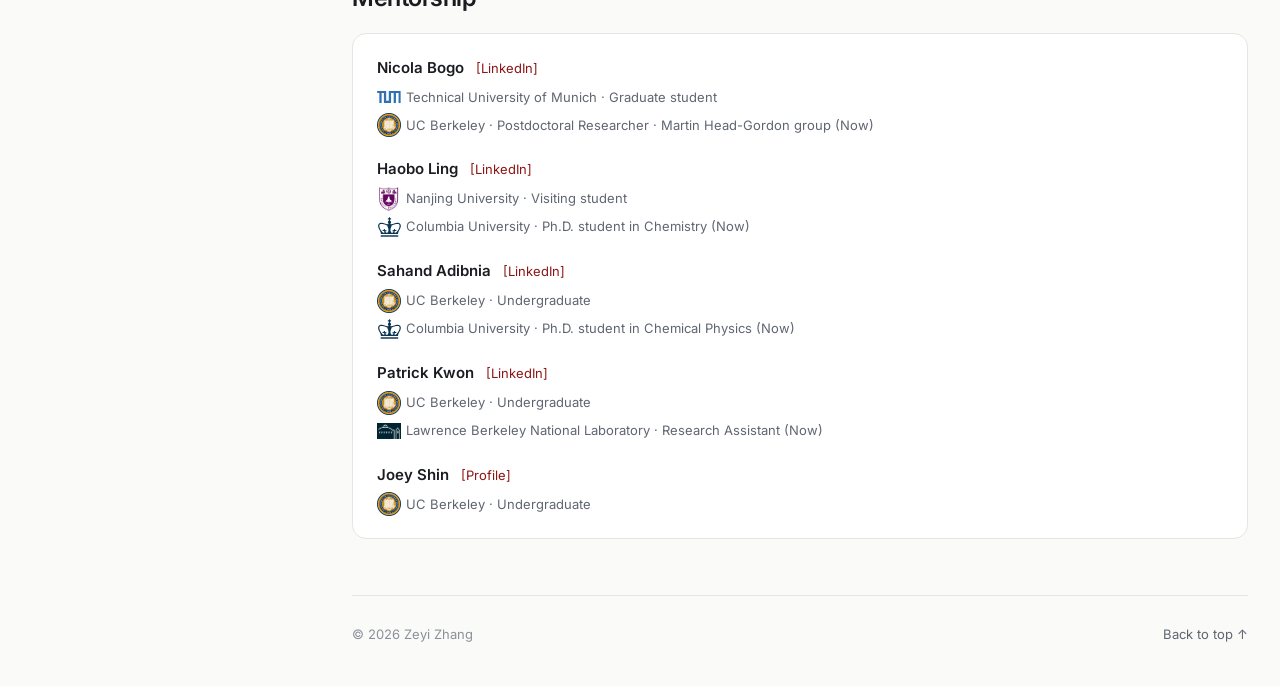
==== commit 253a58fb: "Show EN | CN language switch with active sliding indicator" ====
--- a/docs/index.html
+++ b/docs/index.html
@@ -13,7 +13,7 @@
 <link rel="preconnect" href="https://fonts.googleapis.com"><link rel="preconnect" href="https://fonts.gstatic.com" crossorigin>
 <link href="https://fonts.googleapis.com/css2?family=Inter:wght@400;500;600;700&amp;display=swap" rel="stylesheet">
 <script>try{const t=localStorage.getItem('zeyi-theme');document.documentElement.dataset.theme=t==='dark'?'dark':'light';}catch(e){}</script>
-<link rel="stylesheet" href="assets/style.css?v=fb45d621c2f5"><script src="assets/site.js?v=a9f65f57671b" defer></script>
-</head><body><a class="skip-link" href="#main">Skip to content</a><header class="topbar"><div class="topbar__inner"><a href="#about" class="topbar__name">Homepage</a><nav class="toc" aria-label="Section navigation"><ol class="toc__list"><li><a href="#about" class="is-active">About Me</a></li><li><a href="#research">Research</a></li><li><a href="#experience">Experience</a></li><li><a href="#education">Education</a></li><li><a href="#software">Software</a></li><li><a href="#publications">Publications</a></li><li><a href="#teaching">Teaching</a></li><li><a href="#mentorship">Mentorship</a></li></ol></nav><a class="language-switch" href="zh/" data-language-target="zh/" hreflang="zh-CN" lang="zh-CN" title="切换到中文" aria-label="切换到中文">中</a><button class="theme-toggle" type="button" aria-pressed="false" aria-label="Switch to dark theme" hidden><svg viewBox="0 0 24 24" fill="none" stroke="currentColor" stroke-width="1.6" stroke-linecap="round" stroke-linejoin="round" aria-hidden="true"><path d="M20.5 13a8.7 8.7 0 0 1-9.5-9.5A9 9 0 1 0 20.5 13Z"/></svg><span>Dark theme</span></button></div></header><div class="shell"><aside class="side" aria-label="Profile and contact information">
+<link rel="stylesheet" href="assets/style.css?v=06479aba1e3e"><script src="assets/site.js?v=f6a304ff4fd2" defer></script>
+</head><body><a class="skip-link" href="#main">Skip to content</a><header class="topbar"><div class="topbar__inner"><a href="#about" class="topbar__name">Homepage</a><nav class="toc" aria-label="Section navigation"><ol class="toc__list"><li><a href="#about" class="is-active">About Me</a></li><li><a href="#research">Research</a></li><li><a href="#experience">Experience</a></li><li><a href="#education">Education</a></li><li><a href="#software">Software</a></li><li><a href="#publications">Publications</a></li><li><a href="#teaching">Teaching</a></li><li><a href="#mentorship">Mentorship</a></li></ol></nav><nav class="language-switch" data-language="en" aria-label="Language"><a class="language-switch__option" href="./" data-language-target="./" data-language-option="en" hreflang="en" lang="en" aria-current="page" aria-label="English (current language)">EN</a><span class="language-switch__divider" aria-hidden="true">|</span><a class="language-switch__option" href="zh/" data-language-target="zh/" data-language-option="zh" hreflang="zh-CN" lang="zh-CN" aria-label="切换到中文">CN</a></nav><button class="theme-toggle" type="button" aria-pressed="false" aria-label="Switch to dark theme" hidden><svg viewBox="0 0 24 24" fill="none" stroke="currentColor" stroke-width="1.6" stroke-linecap="round" stroke-linejoin="round" aria-hidden="true"><path d="M20.5 13a8.7 8.7 0 0 1-9.5-9.5A9 9 0 1 0 20.5 13Z"/></svg><span>Dark theme</span></button></div></header><div class="shell"><aside class="side" aria-label="Profile and contact information">
 <div class="profile"><img class="profile__avatar" src="assets/portrait.jpg?v=42b3bbb7af89" alt="Zeyi Zhang" width="934" height="1156" fetchpriority="high" decoding="async"><div class="profile__identity"><h1 class="profile__name">Zeyi Zhang</h1><p class="profile__tagline">Ph.D. Candidate in Chemistry<br>University of California, Berkeley<br>Lawrence Berkeley National Laboratory</p></div></div>
 <p class="profile__location">Berkeley, California</p><ul class="links" aria-label="Contact and academic profiles"><li><a href="mailto:zhentan007@berkeley.edu"><svg viewBox="0 0 24 24" fill="none" stroke="currentColor" stroke-width="1.6" stroke-linecap="round" stroke-linejoin="round" aria-hidden="true"><rect x="3" y="5" width="18" height="14" rx="2"/><path d="m3 6 9 7 9-7"/></svg>Email</a></li><li><a href="https://github.com/zeyizhang-berkeley" target="_blank" rel="noopener noreferrer"><svg viewBox="0 0 24 24" fill="none" stroke="currentColor" stroke-width="1.6" stroke-linecap="round" stroke-linejoin="round" aria-hidden="true"><path d="M9 19c-4 1-4-2-6-2m12 5v-4c0-1-.3-2-1-2.5 3-.3 6-1.5 6-6.5 0-1.5-.5-2.5-1.5-3.5.5-1 .5-2.5 0-3.5-2-.5-3.5 1-4 1-2-.5-4-.5-6 0-.5 0-2-1.5-4-1-.5 1-.5 2.5 0 3.5C3.5 6.5 3 7.5 3 9c0 5 3 6.2 6 6.5-.7.5-1 1.5-1 2.5v4"/></svg>GitHub</a></li><li><a href="https://scholar.google.com/citations?user=-k2Zl3sAAAAJ" target="_blank" rel="noopener noreferrer"><svg viewBox="0 0 24 24" fill="none" stroke="currentColor" stroke-width="1.6" stroke-linecap="round" stroke-linejoin="round" aria-hidden="true"><path d="m2 9 10-6 10 6-10 6-10-6Z"/><path d="M6 12v6c4 3 8 3 12 0v-6M22 9v8"/></svg>Google Scholar</a></li><li><a href="https://openreview.net/profile?id=~Zeyi_Zhang3" target="_blank" rel="noopener noreferrer"><svg viewBox="0 0 24 24" fill="none" stroke="currentColor" stroke-width="1.6" stroke-linecap="round" stroke-linejoin="round" aria-hidden="true"><path d="M4 3h13l3 3v15H4V3Z"/><path d="M16 3v5h4M8 12h8M8 16h6"/></svg>OpenReview</a></li><li><a href="https://orcid.org/0009-0006-7067-1469" target="_blank" rel="noopener noreferrer"><svg viewBox="0 0 24 24" fill="none" stroke="currentColor" stroke-width="1.6" stroke-linecap="round" stroke-linejoin="round" aria-hidden="true"><circle cx="12" cy="12" r="9"/><path d="M8 10v7m0-10v.1M12 7h2a5 5 0 0 1 0 10h-2V7Z"/></svg>ORCID</a></li><li><a href="https://www.linkedin.com/in/zeyi-zhang-a92929247/" target="_blank" rel="noopener noreferrer"><svg viewBox="0 0 24 24" fill="none" stroke="currentColor" stroke-width="1.6" stroke-linecap="round" stroke-linejoin="round" aria-hidden="true"><rect x="3" y="3" width="18" height="18" rx="2"/><path d="M7 10v7m0-10v.1M11 17v-7m0 3a3 3 0 0 1 6 0v4"/></svg>LinkedIn</a></li></ul><a href="assets/Zeyi_Zhang_CV.pdf" class="cv-link" target="_blank" rel="noopener noreferrer"><svg viewBox="0 0 24 24" fill="none" stroke="currentColor" stroke-width="1.6" stroke-linecap="round" stroke-linejoin="round" aria-hidden="true"><path d="M14 2H5v20h14V7l-5-5Z"/><path d="M14 2v6h5M8 12h8M8 16h8"/></svg>View CV</a></aside><main class="main" id="main"><section class="section intro" id="about" aria-labelledby="about-title"><div class="section__head"><h2 id="about-title">About Me</h2></div><p>I’m a theoretical chemistry Ph.D. candidate at <strong>UC Berkeley</strong> and <strong>Lawrence Berkeley National Laboratory</strong>, co-advised by <a class="person" href="https://mhggroupberkeley.com/members/" target="_blank" rel="noopener noreferrer">Prof. Martin Head-Gordon</a> and <a class="person" href="https://qiangrouppage.lbl.gov/people" target="_blank" rel="noopener noreferrer">Dr. Jin Qian</a>, and a Research Scientist Intern at <a href="https://seed.bytedance.com/en/" target="_blank" rel="noopener noreferrer">ByteDance Seed–AI for Science</a>.</p><p class="intro__lead">I bridge quantum chemistry and AI to make molecular simulation more practical.</p><p>My AI for science research spans machine-learned Hamiltonians, densities and force fields, scientific benchmarks for LLMs, and agentic workflows linking simulations with spectroscopy.</p><p>My quantum chemistry research combines GPU computing, real-space DFT, quantum Monte Carlo, and multireference methods to study strong correlation, excited states, and spectroscopy.</p><p>For details, see <a href="#research">Research</a>, <a href="#software">Software</a>, and my <a href="assets/Zeyi_Zhang_CV.pdf" target="_blank" rel="noopener noreferrer">CV</a>.</p></section><section class="section " id="research" aria-labelledby="research-title"><div class="section__head"><h2 id="research-title">Research</h2></div><div class="research-group section-panel" aria-labelledby="ai-for-science-title"><h3 id="ai-for-science-title">AI for Science</h3><div class="projects"><article class="project project--with-figure" id="machine-learning"><figure class="project__figure"><img src="assets/research/machine-learning-sourced.svg" alt="A source-verified methane model linked to a symmetric Hamiltonian matrix and an iterative feedback loop." width="800" height="600" loading="lazy" decoding="async"></figure><div class="project__body"><h4>Machine Learning for Electronic Structure</h4><p>Developing machine-learned Hamiltonians with SCF feedback, using learned densities to reduce SCF iterations and ML force-field preoptimization to accelerate DFT geometry optimization.</p><p class="project__keywords">ML Hamiltonians · SCF self-distillation · ML densities · ML force fields</p></div></article><article class="project project--with-figure" id="scientific-benchmarks"><figure class="project__figure"><img src="assets/research/scientific-benchmarks-sourced.svg" alt="Scientific evidence cards, a source-verified methane model, and an evaluation checklist illustrate molecular reasoning benchmarks." width="800" height="600" loading="lazy" decoding="async"></figure><div class="project__body"><h4>Scientific Benchmarks for LLMs</h4><p>Evaluating molecular-structure inference with shuffled and counterfactual inputs, benchmarking LLM reasoning about reaction mechanisms, transition states, and synthesis, and contributing tasks to scientific-agent benchmarks.</p><p class="project__keywords">Scientific reasoning · LLM evaluation</p></div></article><article class="project project--with-figure" id="spectroscopy"><figure class="project__figure"><img src="assets/research/spectroscopy-sourced.svg" alt="A source-verified methane model, computing resources, and a schematic spectrum form an automated scientific workflow." width="800" height="600" loading="lazy" decoding="async"></figure><div class="project__body"><h4>Agentic AI Workflows</h4><p>Automating structure preparation, simulations, HPC execution, and multimodal spectroscopic analysis from natural-language instructions, connecting theory and experiment through a digital twin for gas-phase reactions.</p><p class="project__keywords">Agentic AI · Scientific workflows · Digital twins · Multimodal spectroscopy</p></div></article></div></div><div class="research-group section-panel" aria-labelledby="quantum-chemistry-title"><h3 id="quantum-chemistry-title">Quantum Chemistry</h3><div class="projects"><article class="project project--with-figure" id="quantum-simulation"><figure class="project__figure"><img src="assets/research/quantum-simulation-unlabeled-v2.svg" alt="A published carbon dioxide on graphene model beside a GPU schematic, with the original panel label removed." width="800" height="600" loading="lazy" decoding="async"></figure><div class="project__body"><h4>GPU-Accelerated Quantum Chemistry</h4><p>Accelerating THC, AFQMC, and real-space DFT on GPUs for large-scale gas- (molecular) and condensed-phase (periodic) simulations.</p><p class="project__keywords">GPU computing · THC · AFQMC · Real-space DFT · gas/condensed phase</p></div></article><article class="project project--with-figure" id="real-space-dft"><figure class="project__figure"><img src="assets/research/real-space-dft-water-cluster-v6.svg" alt="A six-water molecular cluster inside a wide rectangular real-space grid, with small white hydrogen spheres and dashed intermolecular hydrogen bonds." width="800" height="600" loading="lazy" decoding="async"></figure><div class="project__body"><h4>Real-Space Kohn–Sham DFT</h4><p>Combining GPU acceleration, ML-density SCF guesses, and MLFF geometry guesses for large-scale simulations of complex systems.</p><p class="project__keywords">Real-space DFT · GPU computing · ML-assisted initialization · Large-scale simulation</p></div></article><article class="project project--with-figure" id="quantum-monte-carlo-research"><figure class="project__figure"><img src="assets/research/quantum-monte-carlo-research-v1.png" alt="Electronic-state walkers propagate through sampled auxiliary fields in a conceptual quantum Monte Carlo illustration." width="1448" height="1086" loading="lazy" decoding="async"></figure><div class="project__body"><h4>Quantum Monte Carlo</h4><p>Developing and using GPU-accelerated AFQMC to generate high-quality dataset for transition-metal compounds.</p><p class="project__keywords">AFQMC · Transition-metal compounds</p></div></article><article class="project project--with-figure" id="strong-correlation"><figure class="project__figure"><img src="assets/research/strong-correlation-schematic.svg" alt="Two opposite-spin paired electronic configurations combine in a multiconfigurational wavefunction." width="800" height="600" loading="lazy" decoding="async"></figure><div class="project__body"><h4>Multireference Methods and Strongly Correlated Systems</h4><p>Studying both static and dynamic correlation with multireference methods like AFQMC and NOCI(-RSPT) for strong correlated systems like transition metal compounds.</p><p class="project__keywords">Strong correlation · NOCI(-RSPT) · AFQMC · Transition-metal compounds</p></div></article><article class="project project--with-figure" id="excited-states"><figure class="project__figure"><img src="assets/research/excited-states-original-v2.svg" alt="Two electronic transitions from a ground state to excited states correspond to two schematic absorption peaks, with photon energy increasing to the right." width="800" height="600" loading="lazy" decoding="async"></figure><div class="project__body"><h4>Excited-State Theory and Computational Spectroscopy</h4><p>Developing ROKS-EDA and frozen MO guesses for charge-transfer excitations; studying low-lying excited states and photoionization of small molecules and cluster complexes.</p><p class="project__keywords">ROKS-EDA · Charge transfer · Low-lying excited states · Photoionization</p></div></article></div></div></section><section class="section " id="experience" aria-labelledby="experience-title"><div class="section__head"><h2 id="experience-title">Experience</h2><p class="section__note">See <a href="assets/Zeyi_Zhang_CV.pdf" target="_blank" rel="noopener noreferrer">[CV]</a> for details.</p></div><div class="section-panel"><ol class="affiliations"><li class="affiliation" id="bytedance"><div class="affiliation__logo"><img src="assets/institutions/bytedance.png" alt="" width="24" height="24" loading="lazy" decoding="async"></div><div class="affiliation__body"><h3><a href="https://seed.bytedance.com/en/" target="_blank" rel="noopener noreferrer">ByteDance, Seed–AI for Science</a></h3><div class="affiliation__role-date"><p class="exp__role">Research Scientist Intern, Quantum Chemistry</p><p class="exp__date">Jun 2026–Present</p></div><p class="exp__summary">GPU-accelerated quantum chemistry with THC; AFQMC reference data for transition metals; exploration of MLDFT training methods.</p></div></li><li class="affiliation" id="lbnl"><div class="affiliation__logo"><img src="assets/institutions/berkeley-lab.png" alt="" width="24" height="24" loading="lazy" decoding="async"></div><div class="affiliation__body"><h3>Lawrence Berkeley National Laboratory</h3><div class="affiliation__role-date"><p class="exp__role">Graduate Student Researcher</p><p class="exp__date">Nov 2022–Present</p></div><p class="exp__summary">ML-assisted real-space DFT on GPUs; scientific reasoning benchmarks and agentic workflows; spectroscopy, interfacial chemistry, CO₂ capture, semiconductor, and lithography applications.</p></div></li><li class="affiliation" id="berkeley"><div class="affiliation__logo"><img src="assets/institutions/berkeley.png" alt="" width="24" height="24" loading="lazy" decoding="async"></div><div class="affiliation__body"><h3>University of California, Berkeley</h3><div class="affiliation__role-date"><p class="exp__role">Graduate Student Researcher</p><p class="exp__date">Nov 2022–Present</p></div><p class="exp__summary">Excited-state and multireference quantum chemistry; photoionization-driven reactions; machine-learned Hamiltonians.</p></div></li><li class="affiliation" id="qchem"><div class="affiliation__logo"><img src="assets/institutions/qchem.png" alt="" width="24" height="24" loading="lazy" decoding="async"></div><div class="affiliation__body"><h3><a href="https://www.q-chem.com/" target="_blank" rel="noopener noreferrer">Q-Chem, Inc.</a></h3><div class="affiliation__role-date"><p class="exp__role">Software Engineer</p><p class="exp__date">Nov 2022–Present</p></div><p class="exp__summary">Complex-valued orbital methods, orbital optimization, and energy decomposition; frozen-orbital initial guesses for orbital-optimized DFT.</p></div></li><li class="affiliation" id="nyu-ecnu"><div class="affiliation__logo"><img src="assets/institutions/nyu-shanghai.png" alt="" width="24" height="24" loading="lazy" decoding="async"></div><div class="affiliation__body"><h3><a href="https://research.shanghai.nyu.edu/chemistry" target="_blank" rel="noopener noreferrer">NYU-ECNU Center for Computational Chemistry</a></h3><div class="affiliation__role-date"><p class="exp__role">Research Assistant</p><p class="exp__date">Jun 2021–May 2022</p></div><p class="exp__summary">Active learning of prebiotic glycine-formation pathways and transition states using quantum-chemical simulations.</p></div></li><li class="affiliation" id="sjtu"><div class="affiliation__logo"><img src="assets/institutions/sjtu.png" alt="" width="24" height="24" loading="lazy" decoding="async"></div><div class="affiliation__body"><h3>Shanghai Jiao Tong University</h3><div class="affiliation__role-date"><p class="exp__role">Research Assistant</p><p class="exp__date">Feb 2021–Jun 2022</p></div><p class="exp__summary">Machine learning for ionic-liquid properties and CO₂ solubility; workflows for ILThermo data.</p></div></li></ol></div></section><section class="section " id="education" aria-labelledby="education-title"><div class="section__head"><h2 id="education-title">Education</h2></div><div class="section-panel"><ol class="affiliations"><li class="affiliation"><div class="affiliation__logo"><img src="assets/institutions/berkeley.png" alt="" width="24" height="24" loading="lazy" decoding="async"></div><div class="affiliation__body"><h3>University of California, Berkeley</h3><div class="affiliation__role-date"><p class="exp__role">Ph.D. in Chemistry (Theoretical Chemistry); candidate</p><p class="exp__date">Aug 2022–2027 (expected)</p></div><p class="exp__meta">Advisors: <a href="https://mhggroupberkeley.com/members/" class="person" target="_blank" rel="noopener noreferrer">Prof. Martin Head-Gordon</a>, <a href="https://qiangrouppage.lbl.gov/people" class="person" target="_blank" rel="noopener noreferrer">Dr. Jin Qian</a></p></div></li><li class="affiliation"><div class="affiliation__logo"><img src="assets/institutions/sjtu.png" alt="" width="24" height="24" loading="lazy" decoding="async"></div><div class="affiliation__body"><h3>Shanghai Jiao Tong University</h3><div class="affiliation__role-date"><p class="exp__role">B.S. in Chemistry</p><p class="exp__date">Sep 2018–Jun 2022</p></div><p class="exp__meta"><a href="https://en.zhiyuan.sjtu.edu.cn/" target="_blank" rel="noopener noreferrer">Zhiyuan Honors Program</a> · GPA 3.93/4.00</p><p class="exp__meta"><a href="http://fanhsuchischolars.org.cn/" target="_blank" rel="noopener noreferrer">Fan Hsu-chi Scholarship</a>, Zhiyuan Honors Scholarship</p></div></li></ol></div></section><section class="section " id="software" aria-labelledby="software-title"><div class="section__head"><h2 id="software-title">Software</h2></div><div class="section-panel"><div class="software-group" id="scientific-packages"><h3>Scientific packages</h3><ol class="software-list"><li class="software__item" id="parsec-software"><p class="software__role software__role--developer">Developer</p><div class="software__body"><h4><span class="software__name"><span class="brand-logo brand-logo--parsec" aria-hidden="true"><img src="assets/logos/parsec.png" alt="" loading="lazy" decoding="async"></span>PARSEC.py</span> <span class="software__resources"><a href="https://github.com/QianGroupPage/PARSEC.py" target="_blank" rel="noopener noreferrer">[Code]</a></span></h4><p class="software__description">Integration of ML charge-density models; multi-node, multi-GPU real-space DFT; MLFF-assisted structure initialization; GPU-accelerated DFT geometry optimization and molecular dynamics.</p></div></li><li class="software__item" id="digital-twin"><p class="software__role software__role--developer">Developer</p><div class="software__body"><h4><span class="software__name"><span class="brand-logo brand-logo--dtcs" aria-hidden="true"><img src="assets/logos/dtcs.png" alt="" loading="lazy" decoding="async"></span>DTCS-v.02</span> <span class="software__resources"><a href="https://github.com/QianGroupPage/DTCS-v.01" target="_blank" rel="noopener noreferrer">[v.01 Code]</a> <a href="https://www.nature.com/articles/s43588-025-00857-y" target="_blank" rel="noopener noreferrer">[v.01 Paper]</a></span></h4><p class="software__description">Multimodal spectroscopy of gas-phase reactions; agentic workflows for simulations and spectroscopic analysis.</p></div></li><li class="software__item" id="qchem-software"><p class="software__role">Contributor</p><div class="software__body"><h4><span class="software__name"><span class="brand-logo" aria-hidden="true"><img src="assets/institutions/qchem.png" alt="" loading="lazy" decoding="async"></span>Q-Chem</span> <span class="software__resources"><a href="https://www.q-chem.com/" target="_blank" rel="noopener noreferrer">[Website]</a></span></h4><p class="software__description">Complex-valued orbital methods for HF, DFT, and correlated calculations; orbital optimization and energy decomposition; frozen-orbital initial guesses for DFT.</p></div></li><li class="software__item" id="gpu-quantum-chemistry"><p class="software__role">Contributor</p><div class="software__body"><h4><span class="software__name"><span class="brand-logo" aria-hidden="true"><img src="assets/institutions/bytedance.png" alt="" loading="lazy" decoding="async"></span>ByteQC</span> <span class="software__resources"><a href="https://github.com/bytedance/byteqc" target="_blank" rel="noopener noreferrer">[Code]</a></span></h4><p class="software__description">Tensor hypercontraction (THC) for Hartree–Fock and correlated calculations on GPUs.</p></div></li><li class="software__item" id="gpu4pyscf-software"><p class="software__role">Contributor</p><div class="software__body"><h4><span class="software__name"><span class="brand-logo brand-logo--pyscf" aria-hidden="true"><img src="assets/logos/pyscf.svg" alt="" loading="lazy" decoding="async"></span>GPU4PySCF/PySCF</span> <span class="software__resources"><a href="https://github.com/bytedance/gpu4pyscf" target="_blank" rel="noopener noreferrer">[Code - Bytedance]</a> <a href="https://github.com/pyscf/gpu4pyscf" target="_blank" rel="noopener noreferrer">[Code 2 - PySCF]</a></span></h4><p class="software__description">Tensor hypercontraction (THC) for electronic-structure calculations on GPUs.</p></div></li><li class="software__item" id="quantum-monte-carlo"><p class="software__role">Contributor</p><div class="software__body"><h4><span class="software__name"><span class="brand-logo" aria-hidden="true"><img src="assets/logos/jaqmc.svg" alt="" loading="lazy" decoding="async"></span>JaQMC</span> <span class="software__resources"><a href="https://github.com/bytedance/jaqmc" target="_blank" rel="noopener noreferrer">[Code]</a></span></h4><p class="software__description">Generation of reference data for transition-metal systems using auxiliary-field quantum Monte Carlo (AFQMC).</p></div></li></ol></div><div class="software-group" id="rsi-science"><h3>AI4Science</h3><ol class="software-list"><li class="software__item" id="molp2sbench-software"><p class="software__role">Contributor</p><div class="software__body"><h4><span class="software__name">MolP2SBench</span> <span class="software__resources"><a href="https://github.com/DUAL-Xiao/MolP2SBench" target="_blank" rel="noopener noreferrer">[Code]</a></span></h4><p class="software__description">Evaluation of molecular-structure reasoning from physical properties using shuffled and counterfactual inputs.</p></div></li><li class="software__item" id="rsi-for-science-software"><p class="software__role">Contributor</p><div class="software__body"><h4><span class="software__name">RSI for Science</span> <span class="software__resources"><a href="https://rsi4science.org/" target="_blank" rel="noopener noreferrer">[Website]</a></span></h4><p class="software__description">Benchmarks derived from scientific literature for evaluating scientific reasoning and self-improvement.</p></div></li><li class="software__item" id="agents-last-exam-software"><p class="software__role">Contributor</p><div class="software__body"><h4><span class="software__name"><span class="brand-logo" aria-hidden="true"><img src="assets/logos/agents-last-exam-logo.png" alt="" loading="lazy" decoding="async"></span>Agents’ Last Exam</span> <span class="software__resources"><a href="https://agents-last-exam.org/" target="_blank" rel="noopener noreferrer">[Website]</a></span></h4><p class="software__description">Scientific tasks for evaluating agents in professional workflows.</p></div></li><li class="software__item" id="frontierphysics-software"><p class="software__role">Contributor</p><div class="software__body"><h4><span class="software__name"><span class="brand-logo" aria-hidden="true"><img src="assets/logos/frontierphysics-icon.svg" alt="" loading="lazy" decoding="async"></span>FrontierPhysics</span> <span class="software__resources"><a href="https://www.benchflow.ai/frontierphysics" target="_blank" rel="noopener noreferrer">[Website]</a></span></h4><p class="software__description">Scientific tasks for evaluating agents in physics research.</p></div></li><li class="software__item" id="rsi-exam-software"><p class="software__role">Contributor</p><div class="software__body"><h4><span class="software__name"><span class="brand-logo" aria-hidden="true"><img src="assets/logos/rsi-exam-logo.png" alt="" loading="lazy" decoding="async"></span>RSI-Exam</span> <span class="software__resources"><a href="https://rsi-exam.ai/index.html" target="_blank" rel="noopener noreferrer">[Website]</a></span></h4><p class="software__description">Scientific tasks for evaluating agent self-improvement and generalization.</p></div></li></ol></div></div></section><section class="section " id="publications" aria-labelledby="publications-title"><div class="section__head"><h2 id="publications-title">Publications</h2><p class="section__note">* Equal contribution</p></div><div class="pubs"><article class="pub pub--with-figure" id="paper-1" aria-label="Work 1"><figure class="pub__figure"><button class="pub__figure-link" type="button" data-figure-src="assets/papers/molp2s-figure1-vector.svg?v=fef65d4d7ade" aria-haspopup="dialog" aria-controls="figure-lightbox" title="Enlarge figure" aria-label="Enlarge figure for MolP2SBench: Do LLMs Really Reason from Molecular Properties to Structure?"><img src="assets/papers/molp2s-figure1.png" alt="MolP2SBench workflow and property interventions for molecular structure reasoning." width="1244" height="638" loading="lazy" decoding="async"></button></figure><div class="pub__body"><h3>MolP2SBench: Do LLMs Really Reason from Molecular Properties to Structure?</h3><p class="pub__authors">Xie, Y., Shi, Z., <strong>Zhang, Z.</strong>, Qi, Z., Dong, Y., Wang, Y., Xiao, X.</p><p class="pub__citation">Submitted to ICLR 2027 (2026). <span class="pub__resources"><a href="https://arxiv.org/html/2610.12522v1" target="_blank" rel="noopener noreferrer">[arXiv]</a></span></p><p class="pub__summary">MolP2SBench evaluates how LLMs infer molecular structure from physical properties. By testing their reliance on the supplied evidence and their responses to changes in that evidence, it reveals strengths and limitations in property-grounded molecular reasoning.</p></div></article><article class="pub pub--with-figure" id="paper-2" aria-label="Work 2"><figure class="pub__figure"><button class="pub__figure-link" type="button" data-figure-src="assets/papers/opsd-figure1-vector.svg?v=9e684137e18c" aria-haspopup="dialog" aria-controls="figure-lightbox" title="Enlarge figure" aria-label="Enlarge figure for On Policy Self Distillation for Learning Kohn-Sham Hamiltonian."><img src="assets/papers/opsd-figure1.png" alt="On-policy self-distillation learns Hamiltonians from dense SCF corrections." width="1400" height="740" loading="lazy" decoding="async"></button></figure><div class="pub__body"><h3>On Policy Self Distillation for Learning Kohn-Sham Hamiltonian.</h3><p class="pub__authors">Li, Y.<sup>*</sup>, <strong>Zhang, Z.</strong><sup>*</sup>, Bai, D., Gerstein, M.</p><p class="pub__citation">Submitted to ICLR 2027 (2026). <span class="pub__resources"><a href="https://openreview.net/forum?id=l3ZCZaRFKC" target="_blank" rel="noopener noreferrer">[OpenReview]</a></span></p><p class="pub__summary">OPSD uses the self-consistent-field solver as a teacher for pretrained Hamiltonian models, turning corrections to their own predictions into learning signals. This iterative self-distillation improves accuracy and transferability while reducing dependence on costly reference calculations.</p></div></article><article class="pub pub--with-figure" id="paper-3" aria-label="Work 3"><figure class="pub__figure"><button class="pub__figure-link" type="button" data-figure-src="assets/papers/realspace-graphical-abstract-highres.png?v=37460c89ecfc" aria-haspopup="dialog" aria-controls="figure-lightbox" title="Enlarge figure" aria-label="Enlarge figure for PARSEC.py: A Python-Based Real-Space Kohn–Sham Density Functional Theory Code Accelerated by Machine Learned Charge Density."><img src="assets/papers/realspace-graphical-abstract.png" alt="Real-space grid representation of a molecule and the sparsity pattern of its Kohn–Sham Hamiltonian; graphical abstract from the Real-space KS-DFT review." width="520" height="204" loading="lazy" decoding="async"></button></figure><div class="pub__body"><h3>PARSEC.py: A Python-Based Real-Space Kohn–Sham Density Functional Theory Code Accelerated by Machine Learned Charge Density.</h3><p class="pub__authors"><strong>Zhang, Z.</strong>, Perez, C. M., Kwon, P., Head-Gordon, M., Qian, J.</p><p class="pub__citation">J. Comput. Chem. 47, e70482 (2026). <span class="pub__resources"><a href="https://doi.org/10.1002/jcc.70482" target="_blank" rel="noopener noreferrer">[Paper]</a></span></p><p class="pub__summary">PARSEC.py combines real-space Kohn–Sham DFT and machine-learned charge-density initialization in a modular Python framework. Molecular benchmarks show fewer self-consistent-field iterations with suitable density guesses, while GPU acceleration speeds up diagonalization and Hartree-potential calculations.</p></div></article><article class="pub pub--with-figure" id="paper-4" aria-label="Work 4"><figure class="pub__figure"><button class="pub__figure-link" type="button" data-figure-src="assets/papers/photoionization-figure1.png" aria-haspopup="dialog" aria-controls="figure-lightbox" title="Enlarge figure" aria-label="Enlarge figure for Ionization-Driven Oxygen–Oxygen Bond Formation in Mixed CO₂–H₂O Clusters: The Role of Solvation and Cluster Composition."><img src="assets/papers/photoionization-figure1.png" alt="Reaction pathways and ion products following photoionization of mixed carbon dioxide–water clusters, including oxygen–oxygen bond formation and hydrogen peroxide products." width="1500" height="883" loading="lazy" decoding="async"></button></figure><div class="pub__body"><h3>Ionization-Driven Oxygen–Oxygen Bond Formation in Mixed CO₂–H₂O Clusters: The Role of Solvation and Cluster Composition.</h3><p class="pub__authors">Dias, N.<sup>*</sup>, <strong>Zhang, Z.</strong><sup>*</sup>, Lemmens, A. K., Wannenmacher, A., Qian, J., Head-Gordon, M., Ahmed, M.</p><p class="pub__citation">J. Am. Chem. Soc. 148, 35681–35693 (2026). <span class="pub__resources"><a href="https://doi.org/10.1021/jacs.6c07627" target="_blank" rel="noopener noreferrer">[Paper]</a></span></p><p class="pub__summary">Photoionization experiments and density functional theory reveal how local hydration controls oxygen–oxygen bond formation in CO₂–H₂O clusters. Water-rich environments favor peroxide-forming reactions, while molecular rearrangement and evaporation provide an indirect route to hydrogen peroxide.</p></div></article><article class="pub pub--with-figure" id="paper-5" aria-label="Work 5"><figure class="pub__figure"><button class="pub__figure-link" type="button" data-figure-src="assets/papers/rokseda-graphical-abstract-highres.png?v=bd4d834c9885" aria-haspopup="dialog" aria-controls="figure-lightbox" title="Enlarge figure" aria-label="Enlarge figure for An Energy Decomposition Method for Electronic Excitations in Two-Determinant Restricted Open-Shell Kohn–Sham Theory."><img src="assets/papers/rokseda-graphical-abstract.png" alt="ROKS-EDA schematic connecting a ROKS orbital occupation diagram to OVOCV orbital and NOCV density-difference visualizations." width="520" height="187" loading="lazy" decoding="async"></button></figure><div class="pub__body"><h3>An Energy Decomposition Method for Electronic Excitations in Two-Determinant Restricted Open-Shell Kohn–Sham Theory.</h3><p class="pub__authors">Ling, H., Shen, H., <strong>Zhang, Z.</strong>, Head-Gordon, M.</p><p class="pub__citation">J. Chem. Theory Comput. 22, 385–398 (2026). <span class="pub__resources"><a href="https://doi.org/10.1021/acs.jctc.5c01738" target="_blank" rel="noopener noreferrer">[Paper]</a></span></p><p class="pub__summary">An energy decomposition framework for two-determinant ROKS excited states separates primary excitation from orbital relaxation. By quantifying energy changes and charge redistribution through orbital analysis, it helps interpret valence, core, and charge-transfer excitations.</p></div></article><article class="pub pub--with-figure" id="paper-6" aria-label="Work 6"><figure class="pub__figure"><button class="pub__figure-link" type="button" data-figure-src="assets/papers/ctguess-graphical-abstract-highres.png?v=d90284c07ff8" aria-haspopup="dialog" aria-controls="figure-lightbox" title="Enlarge figure" aria-label="Enlarge figure for An Improved Guess for the Variational Calculation of Charge-transfer Excitations in Large Systems."><img src="assets/papers/ctguess-graphical-abstract.png" alt="Freeze-and-release squared-gradient minimization for charge-transfer excitations in a donor–acceptor cage." width="520" height="370" loading="lazy" decoding="async"></button></figure><div class="pub__body"><h3>An Improved Guess for the Variational Calculation of Charge-transfer Excitations in Large Systems.</h3><p class="pub__authors">Bogo, N., <strong>Zhang, Z.</strong>, Head-Gordon, M., Stein, C. J.</p><p class="pub__citation">Phys. Chem. Chem. Phys. 27, 17533–17547 (2025). <span class="pub__resources"><a href="https://doi.org/10.1039/D5CP01867F" target="_blank" rel="noopener noreferrer">[Paper]</a></span></p><p class="pub__summary">A freeze-and-release scheme combines constrained initial guesses with squared-gradient minimization for orbital-optimized DFT. Tests on a supramolecular coordination cage and dye–semiconductor complexes demonstrate convergence to targeted charge-transfer excited states while avoiding collapse to lower-energy states.</p></div></article><article class="pub pub--with-figure" id="paper-7" aria-label="Work 7"><figure class="pub__figure"><button class="pub__figure-link" type="button" data-figure-src="assets/papers/realspace-figures-6-8-9-highres.svg?v=62897f81b4b1" aria-haspopup="dialog" aria-controls="figure-lightbox" title="Enlarge figure" aria-label="Enlarge figure for Real-space Kohn–Sham Density Functional Theory for Complex Energy Applications."><img src="assets/papers/realspace-figures-6-8-9.svg?v=a925f3fae68b" alt="Figures 6, 8 and 9: carbonate at the air–water interface, wood-derived carbon capture, and carbon dioxide on graphene." width="1040" height="940" loading="lazy" decoding="async"></button></figure><div class="pub__body"><h3>Real-space Kohn–Sham Density Functional Theory for Complex Energy Applications.</h3><p class="pub__authors"><strong>Zhang, Z.</strong>, Liu, L., Glenna, D. M., Jana, A., Perez, C. M., Qian, J.</p><p class="pub__citation">Chem. Commun. 61, 10273–10286 (2025). <span class="pub__resources"><a href="https://doi.org/10.1039/D5CC01820J" target="_blank" rel="noopener noreferrer">[Paper]</a></span></p><p class="pub__summary">This review examines the foundations and computational advances of real-space Kohn–Sham DFT, with applications to interfacial spectroscopy and carbon capture. It discusses opportunities for large-scale electronic-structure simulations alongside current limitations and future directions for exascale computing.</p></div></article></div><div class="subsection__head" id="manuscripts"><h3>Manuscripts</h3><p>Submitted, in preparation, and forthcoming</p></div><div class="pubs"><article class="pub" id="paper-8" aria-label="Work 8"><div class="pub__body"><h3>Revisiting the Low-Lying States of the C₂ Molecule Using Hartree–Fock, Kohn–Sham Density Functional, and Non-Orthogonal Configuration Interaction Theories: Symmetry Breaking, Strong Correlation, Bonding and Energies.</h3><p class="pub__authors"><strong>Zhang, Z.</strong>, Krotz, A., Qian, J., Head-Gordon, M.</p><p class="pub__citation">Chem. Sci. Submitted.</p></div></article><article class="pub" id="paper-9" aria-label="Work 9"><div class="pub__body"><h3>Real-Space Density Functional Theory for Materials Simulations: Algorithms, Applications, and the Next Frontier.</h3><p class="pub__authors"><strong>Zhang, Z.</strong>, Qian, J., Yao, N., Fan, D., Dogan, M., Chelikowsky, J. R.</p><p class="pub__citation">Phys. Rev. Mater. <a href="https://journals.aps.org/prmaterials/collections/PRM-COMPMATER26" target="_blank" rel="noopener noreferrer">Invited contribution</a>; in preparation.</p></div></article><article class="pub" id="paper-10" aria-label="Work 10"><div class="pub__body"><p class="announcement">Co-author of the next Q-Chem software overview manuscript.</p><p class="pub__citation"><a href="https://q-chem.com/support/releaselog70/" target="_blank" rel="noopener noreferrer">Coming soon.</a></p></div></article></div></section><section class="section " id="teaching" aria-labelledby="teaching-title"><div class="section__head"><h2 id="teaching-title">Teaching</h2></div><div class="section-panel"><div class="teaching-group"><h3><span class="institution-name"><span class="institution-mark institution-mark--berkeley" aria-hidden="true"><img src="assets/institutions/berkeley.png" alt="" width="18" height="18" loading="lazy" decoding="async"></span><span class="institution-name__text">University of California, Berkeley</span></span></h3><p class="exp__role">Graduate Student Instructor</p><ul class="courses"><li><div class="course__title"><strong>Chem 221B</strong><span class="course__name">Advanced Quantum Mechanics<a href="https://classes.berkeley.edu/content/2025-spring-chem-221b-001-lec-001" target="_blank" rel="noopener noreferrer">[Course]</a></span></div><span class="exp__date">Jan–May 2025</span><p class="course__instructors"><span>Instructor:</span><span>Prof. Martin Head-Gordon</span></p></li><li><div class="course__title"><strong>Chem 120A</strong><span class="course__name">Physical Chemistry<a href="https://classes.berkeley.edu/content/2024-spring-chem-120a-001-lec-001" target="_blank" rel="noopener noreferrer">[Course]</a></span></div><span class="exp__date">Jan–May 2024</span><p class="course__instructors"><span>Instructors:</span><span>Prof. Stephen Robert Leone and Prof. Hendrik Utzat</span></p></li><li><div class="course__title"><strong>Chem 1A</strong><span class="course__name">General Chemistry<a href="https://classes.berkeley.edu/content/2023-spring-chem-1a-001-lec-001" target="_blank" rel="noopener noreferrer">[Course]</a></span></div><span class="exp__date">Jan–May 2023</span><p class="course__instructors"><span>Instructor:</span><span>Dr. Alexis Shusterman</span></p></li></ul></div><div class="teaching-group"><h3><span class="institution-name"><span class="institution-mark institution-mark--sjtu" aria-hidden="true"><img src="assets/institutions/sjtu.png" alt="" width="18" height="18" loading="lazy" decoding="async"></span><span class="institution-name__text">Shanghai Jiao Tong University</span></span></h3><p class="exp__role">Teaching Assistant</p><ul class="courses"><li><div class="course__title"><strong>CHEM3404</strong><span class="course__name">Physical Chemistry (2)</span></div><span class="exp__date">Feb–Jun 2022</span><p class="course__instructors"><span>Instructors:</span><span>Prof. Qiming Chen and Prof. Bei Ding</span></p></li></ul></div></div></section><section class="section " id="mentorship" aria-labelledby="mentorship-title"><div class="section__head"><h2 id="mentorship-title">Mentorship</h2></div><div class="section-panel"><ul class="mentees"><li><h3>Nicola Bogo<a href="https://www.linkedin.com/in/nicola-bogo-b9693a211" class="mentee__link" target="_blank" rel="noopener noreferrer">[LinkedIn]</a></h3><p class="exp__meta mentee-line"><span class="institution-name"><span class="institution-mark institution-mark--tum" aria-hidden="true"><img src="assets/institutions/tum.svg" alt="" width="18" height="18" loading="lazy" decoding="async"></span><span class="institution-name__text">Technical University of Munich</span></span> <span>· Graduate student</span></p><p class="mentee__now mentee-line"><span class="institution-name"><span class="institution-mark institution-mark--berkeley" aria-hidden="true"><img src="assets/institutions/berkeley.png" alt="" width="18" height="18" loading="lazy" decoding="async"></span><span class="institution-name__text">UC Berkeley</span></span> <span>· Postdoctoral Researcher</span> <span>· Martin Head-Gordon group</span> <span>(Now)</span></p></li><li><h3>Haobo Ling<a href="https://www.linkedin.com/in/haobo-ling-47540a336/" class="mentee__link" target="_blank" rel="noopener noreferrer">[LinkedIn]</a></h3><p class="exp__meta mentee-line"><span class="institution-name"><span class="institution-mark institution-mark--nanjing" aria-hidden="true"><img src="assets/institutions/nanjing.png" alt="" width="18" height="18" loading="lazy" decoding="async"></span><span class="institution-name__text">Nanjing University</span></span> <span>· Visiting student</span></p><p class="mentee__now mentee-line"><span class="institution-name"><span class="institution-mark institution-mark--columbia" aria-hidden="true"><img src="assets/institutions/columbia.svg" alt="" width="18" height="18" loading="lazy" decoding="async"></span><span class="institution-name__text">Columbia University</span></span> <span>· Ph.D. student in Chemistry</span> <span>(Now)</span></p></li><li><h3>Sahand Adibnia<a href="https://www.linkedin.com/in/sahand-adibnia/" class="mentee__link" target="_blank" rel="noopener noreferrer">[LinkedIn]</a></h3><p class="exp__meta mentee-line"><span class="institution-name"><span class="institution-mark institution-mark--berkeley" aria-hidden="true"><img src="assets/institutions/berkeley.png" alt="" width="18" height="18" loading="lazy" decoding="async"></span><span class="institution-name__text">UC Berkeley</span></span> <span>· Undergraduate</span></p><p class="mentee__now mentee-line"><span class="institution-name"><span class="institution-mark institution-mark--columbia" aria-hidden="true"><img src="assets/institutions/columbia.svg" alt="" width="18" height="18" loading="lazy" decoding="async"></span><span class="institution-name__text">Columbia University</span></span> <span>· Ph.D. student in Chemical Physics</span> <span>(Now)</span></p></li><li><h3>Patrick Kwon<a href="https://www.linkedin.com/in/patrickkwon27" class="mentee__link" target="_blank" rel="noopener noreferrer">[LinkedIn]</a></h3><p class="exp__meta mentee-line"><span class="institution-name"><span class="institution-mark institution-mark--berkeley" aria-hidden="true"><img src="assets/institutions/berkeley.png" alt="" width="18" height="18" loading="lazy" decoding="async"></span><span class="institution-name__text">UC Berkeley</span></span> <span>· Undergraduate</span></p><p class="mentee__now mentee-line"><span class="institution-name"><span class="institution-mark institution-mark--lbnl" aria-hidden="true"><img src="assets/institutions/berkeley-lab.png" alt="" width="18" height="18" loading="lazy" decoding="async"></span><span class="institution-name__text">Lawrence Berkeley National Laboratory</span></span> <span>· Research Assistant</span> <span>(Now)</span></p></li><li><h3>Joey Shin<a href="https://mhggroupberkeley.com/members/#:~:text=Joey%20Shin" class="mentee__link" target="_blank" rel="noopener noreferrer">[Profile]</a></h3><p class="exp__meta mentee-line"><span class="institution-name"><span class="institution-mark institution-mark--berkeley" aria-hidden="true"><img src="assets/institutions/berkeley.png" alt="" width="18" height="18" loading="lazy" decoding="async"></span><span class="institution-name__text">UC Berkeley</span></span> <span>· Undergraduate</span></p></li></ul></div></section><footer class="foot"><span>© 2026 Zeyi Zhang</span><a href="#about">Back to top ↑</a></footer></main></div><dialog class="figure-viewer" id="figure-lightbox" aria-label="Enlarged figure"><div class="figure-viewer__panel"><div class="figure-viewer__toolbar"><button class="figure-viewer__close" type="button" aria-label="Close enlarged figure" autofocus><span aria-hidden="true">×</span> Close</button></div><img class="figure-viewer__image" alt=""></div></dialog></body></html>
--- a/docs/assets/style.css
+++ b/docs/assets/style.css
@@ -6,7 +6,7 @@
 .topbar__inner{display:flex;align-items:center;gap:16px;width:100%;min-height:64px;margin:0 auto;padding:8px clamp(20px,5vw,64px)}.topbar__name{flex:none;color:var(--text);font:600 16px/1.2 var(--sans);white-space:nowrap}.topbar__name:hover{text-decoration:none;color:var(--accent)}
 .toc{flex:0 1 auto;min-width:0;margin-left:auto}.toc__list{display:flex;gap:2px;width:max-content;max-width:100%;list-style:none;margin:0;padding:6px;overflow-x:auto;overscroll-behavior-x:contain;scrollbar-width:none}.toc__list::-webkit-scrollbar{display:none}.toc__list li{flex:none}.toc__list a{display:block;padding:7px 8px;border-bottom:2px solid transparent;color:var(--muted);font-size:14px;font-weight:500;line-height:1.4;white-space:nowrap;transition:color .15s,border-color .15s}.toc__list a:hover{color:var(--text);text-decoration:none}.toc__list a.is-active{color:var(--text);border-bottom-color:var(--accent)}
 .theme-toggle{flex:none;display:inline-flex;align-items:center;gap:8px;min-height:36px;padding:7px 10px;border:1px solid var(--line);border-radius:999px;background:transparent;color:var(--muted);font:500 13px/1.4 var(--sans);white-space:nowrap;cursor:pointer}.theme-toggle:hover{color:var(--text)}
-.language-switch{flex:none;display:inline-flex;align-items:center;justify-content:center;min-width:36px;min-height:36px;padding:7px 9px;border:1px solid var(--line);border-radius:999px;color:var(--muted);font-size:13px;font-weight:500;line-height:1.4;white-space:nowrap}.language-switch:hover{color:var(--text);text-decoration:none}
+.language-switch{position:relative;isolation:isolate;flex:none;display:grid;grid-template-columns:1fr 8px 1fr;align-items:center;width:82px;height:36px;padding:3px;border:1px solid var(--line);border-radius:999px;background:var(--surface-2);font-size:12px;font-weight:500;line-height:1;white-space:nowrap}.language-switch::before{content:"";position:absolute;z-index:-1;top:3px;bottom:3px;left:3px;width:calc((100% - 14px)/2);border:1px solid var(--line);border-radius:999px;background:var(--surface);box-shadow:0 1px 3px rgba(0,0,0,.08);transition:transform .16s ease}.language-switch[data-language="zh"]::before{transform:translateX(calc(100% + 8px))}.language-switch__option{display:flex;align-items:center;justify-content:center;align-self:stretch;min-width:0;border-radius:999px;color:var(--muted)}.language-switch__option:hover{text-decoration:none;color:var(--text)}.language-switch__option[aria-current="page"]{color:var(--accent);font-weight:700}.language-switch__option:focus-visible{outline-offset:2px}.language-switch__divider{text-align:center;color:var(--faint);font-size:11px;user-select:none;pointer-events:none}@media(prefers-reduced-motion:reduce){.language-switch::before{transition:none}}
 html[lang="zh-CN"]{--sans:"Inter","PingFang SC","Microsoft YaHei","Noto Sans CJK SC",system-ui,sans-serif}
 @media(max-width:1080px){.theme-toggle{width:36px;justify-content:center;padding:7px}.theme-toggle span{display:none}}
 @media(max-width:860px){:root{--header-height:57px}.topbar__inner{min-height:56px;padding:4px 16px;gap:10px}.toc__list a{font-size:13px}}
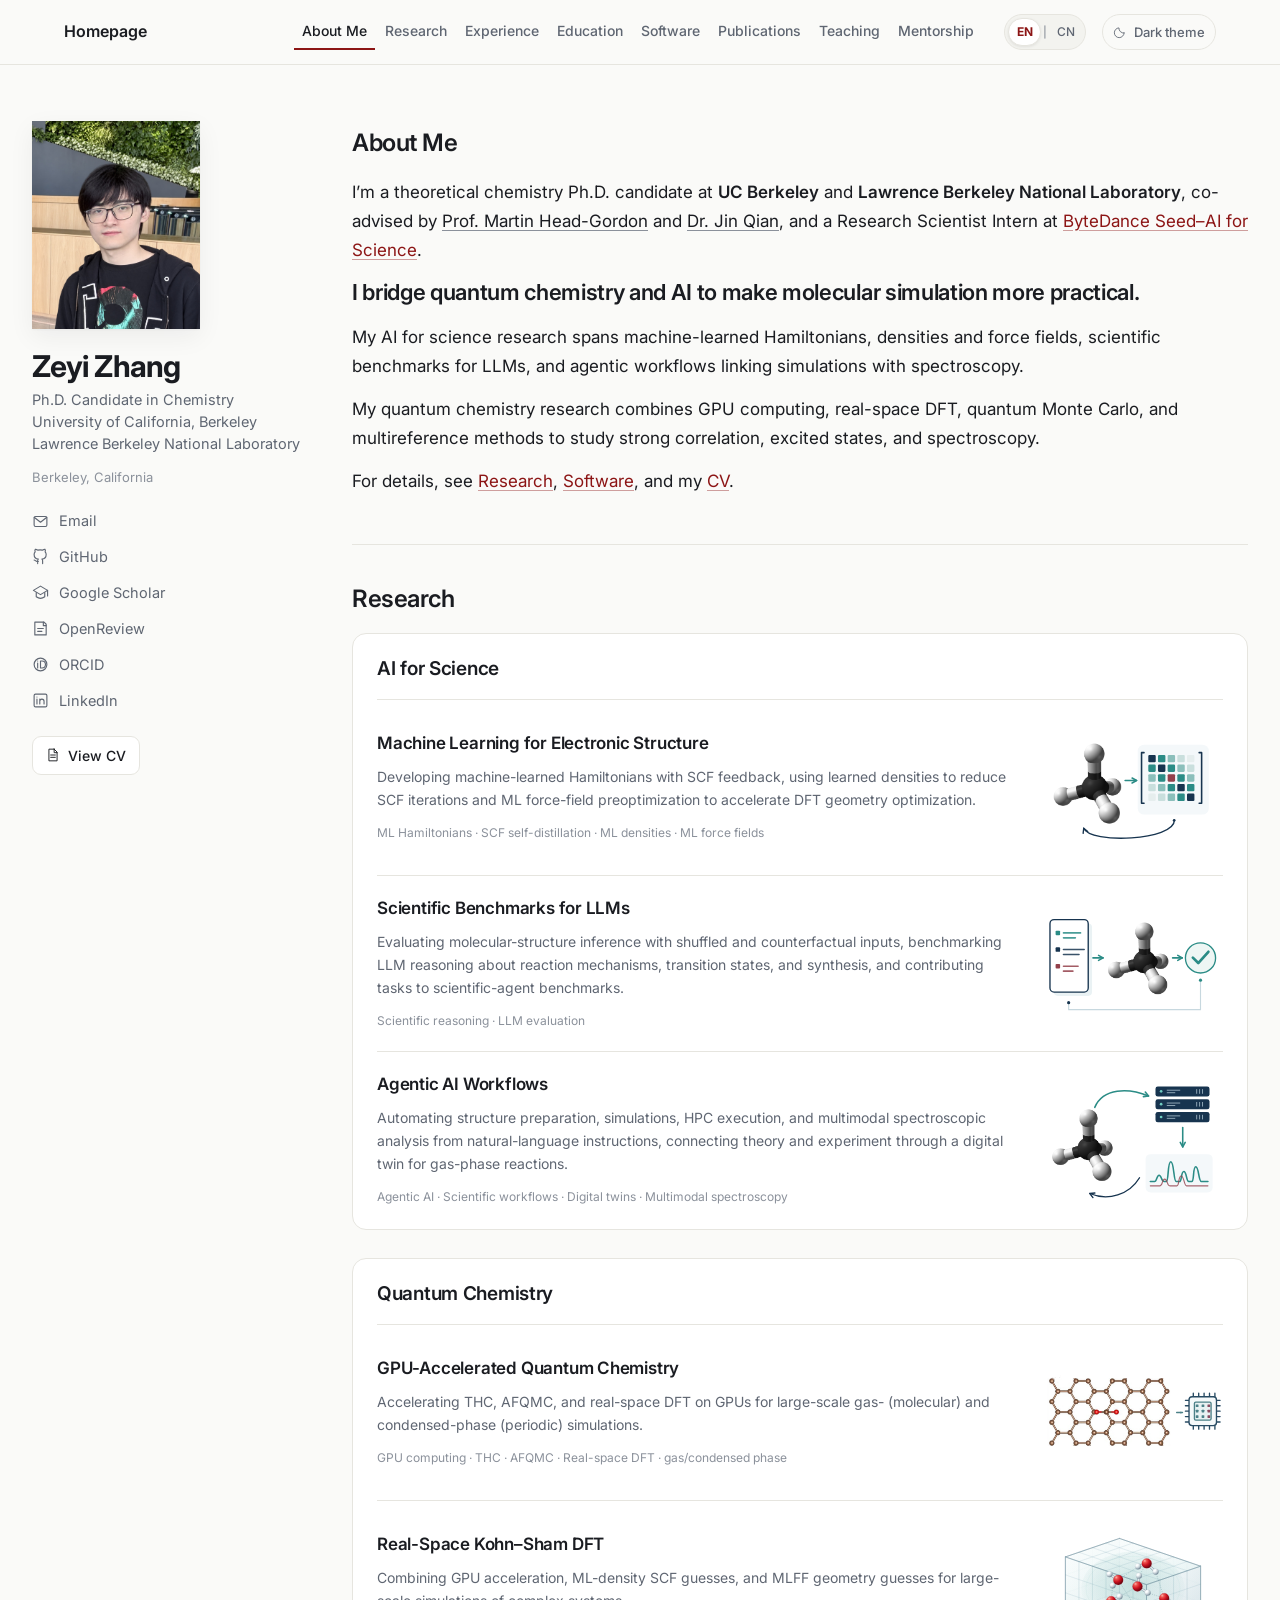
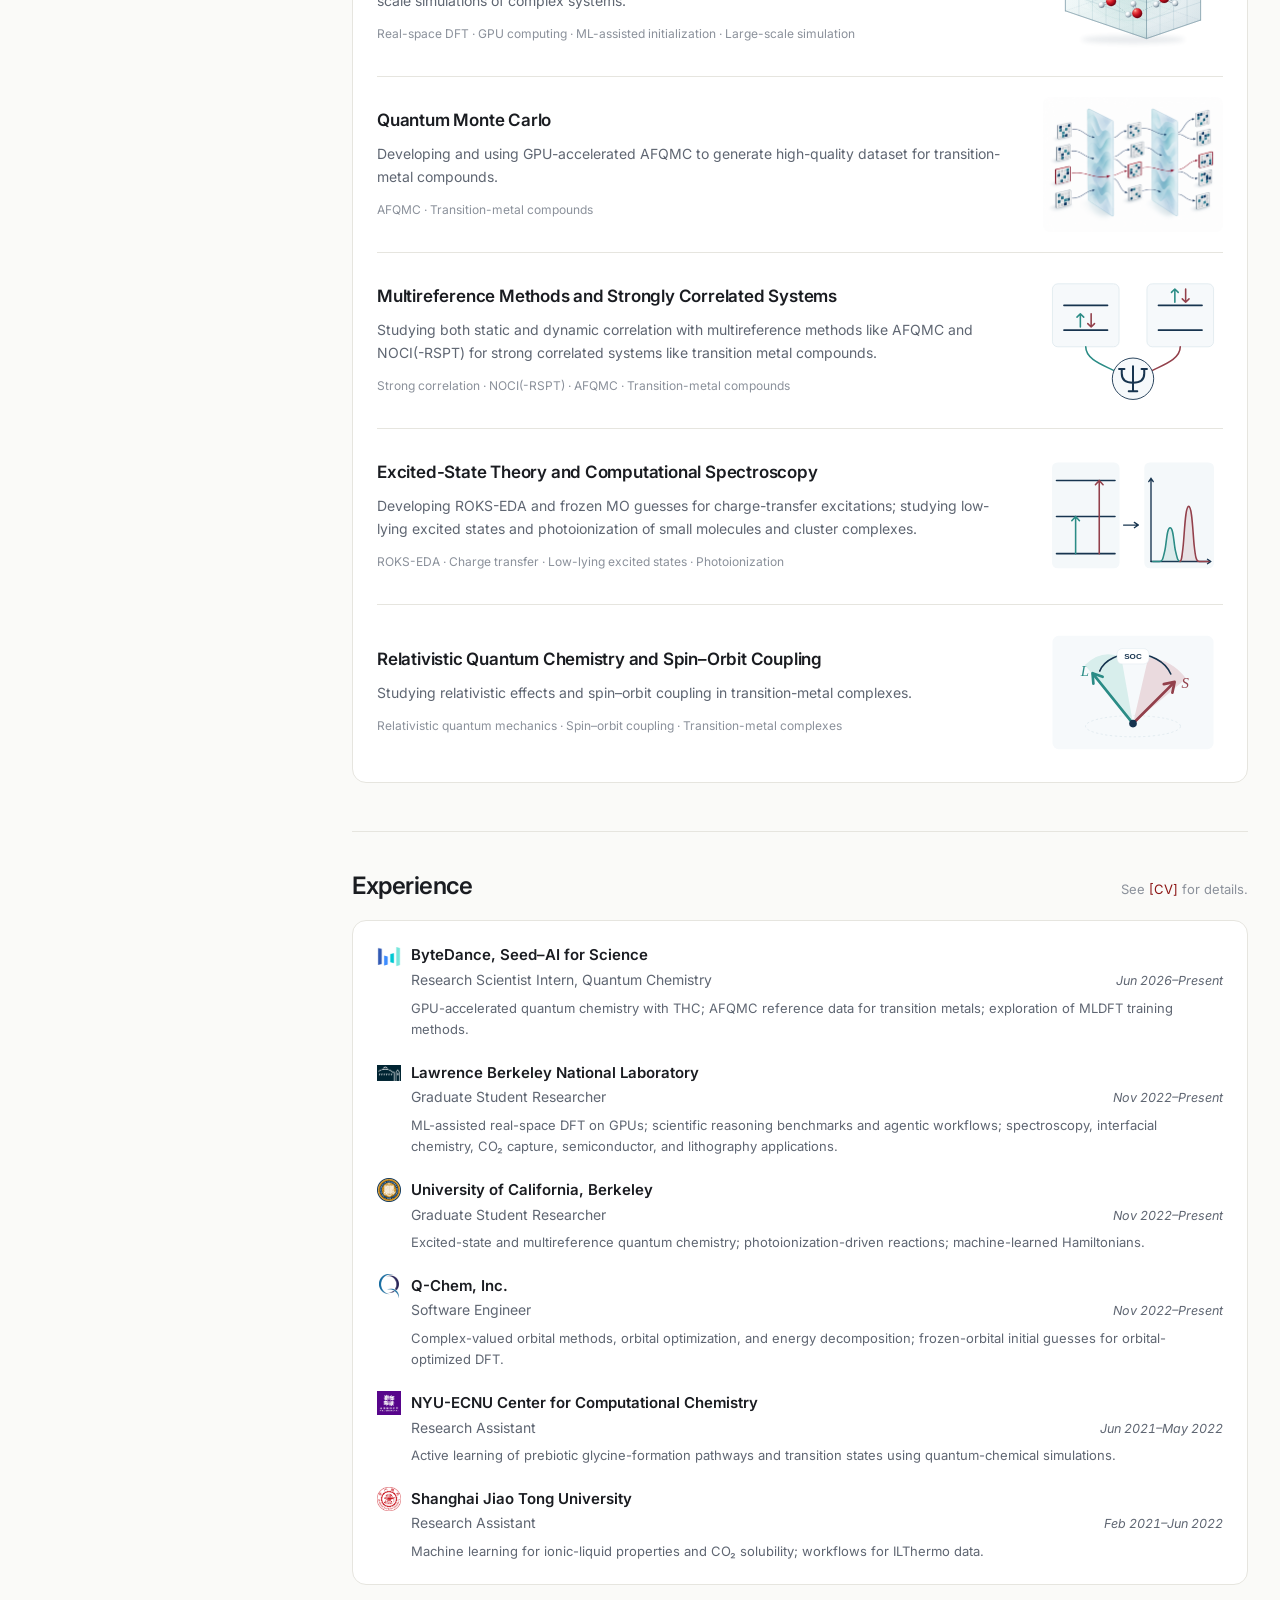
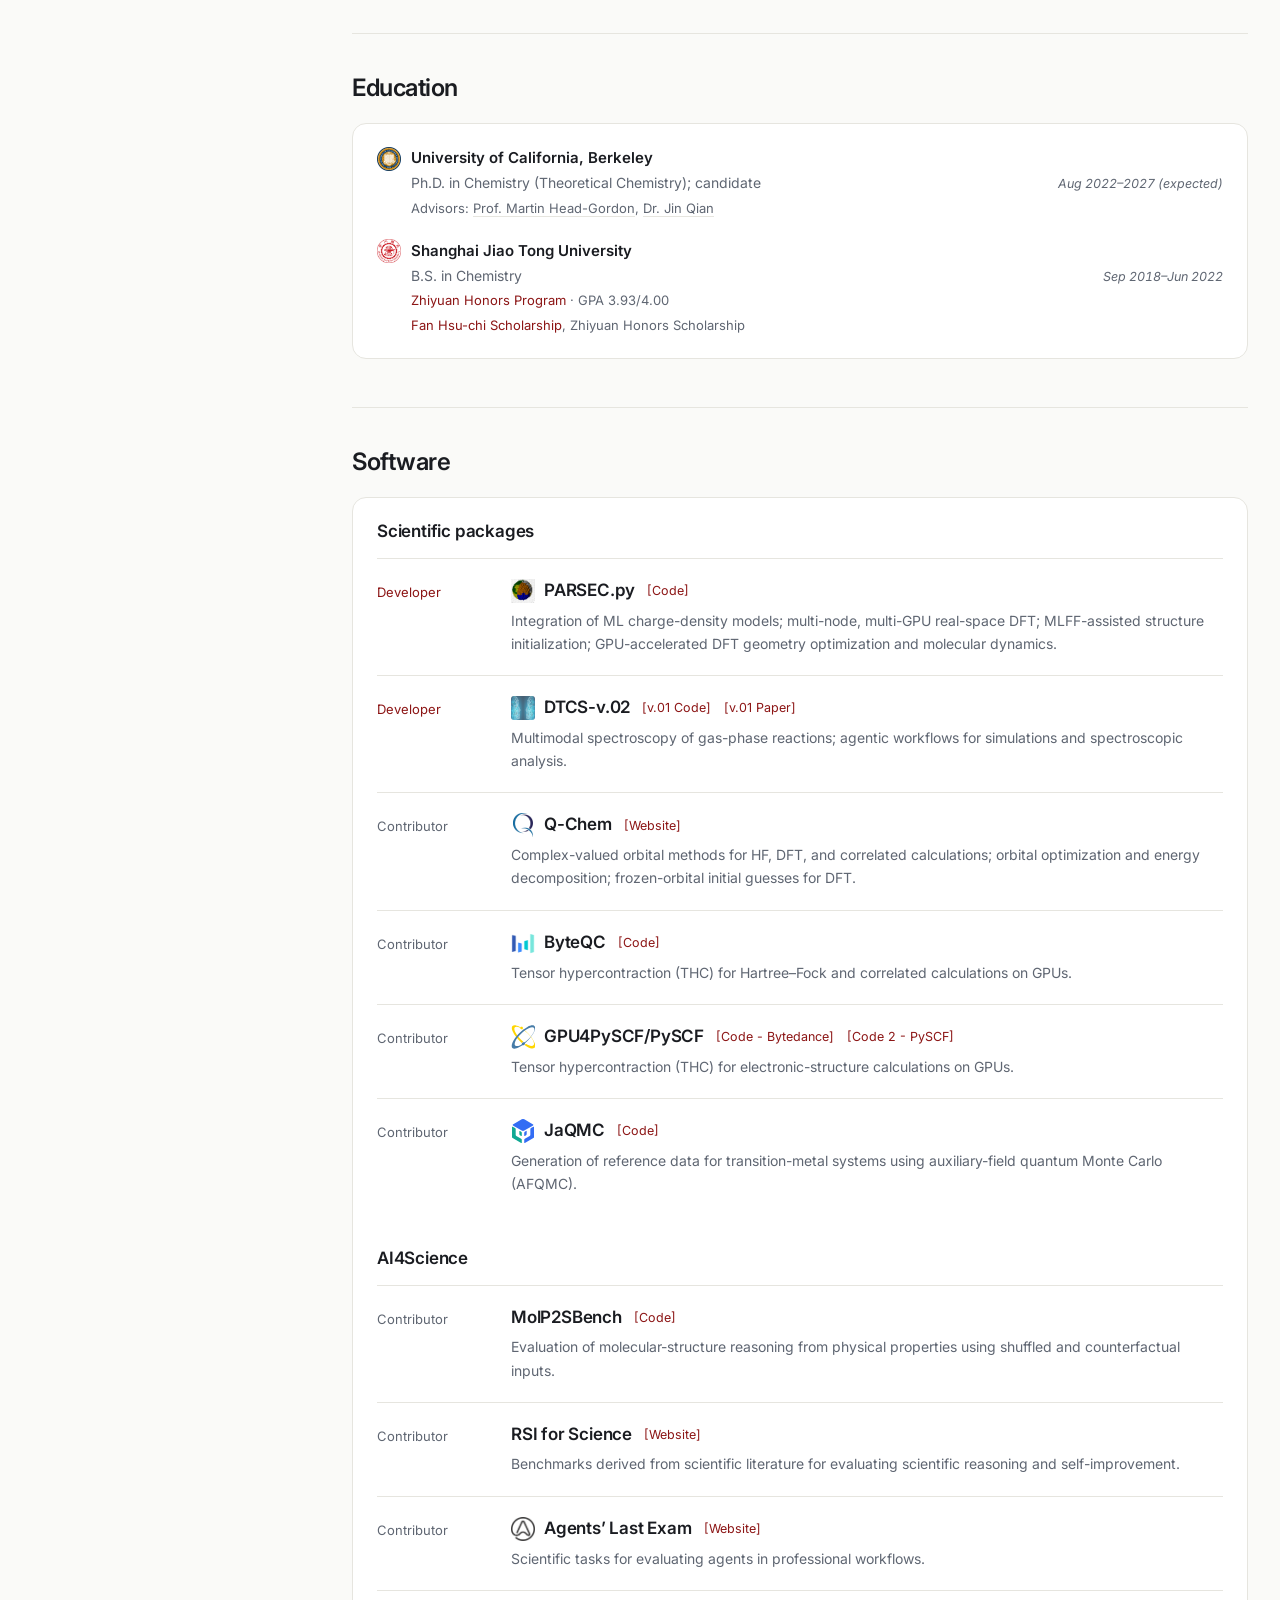
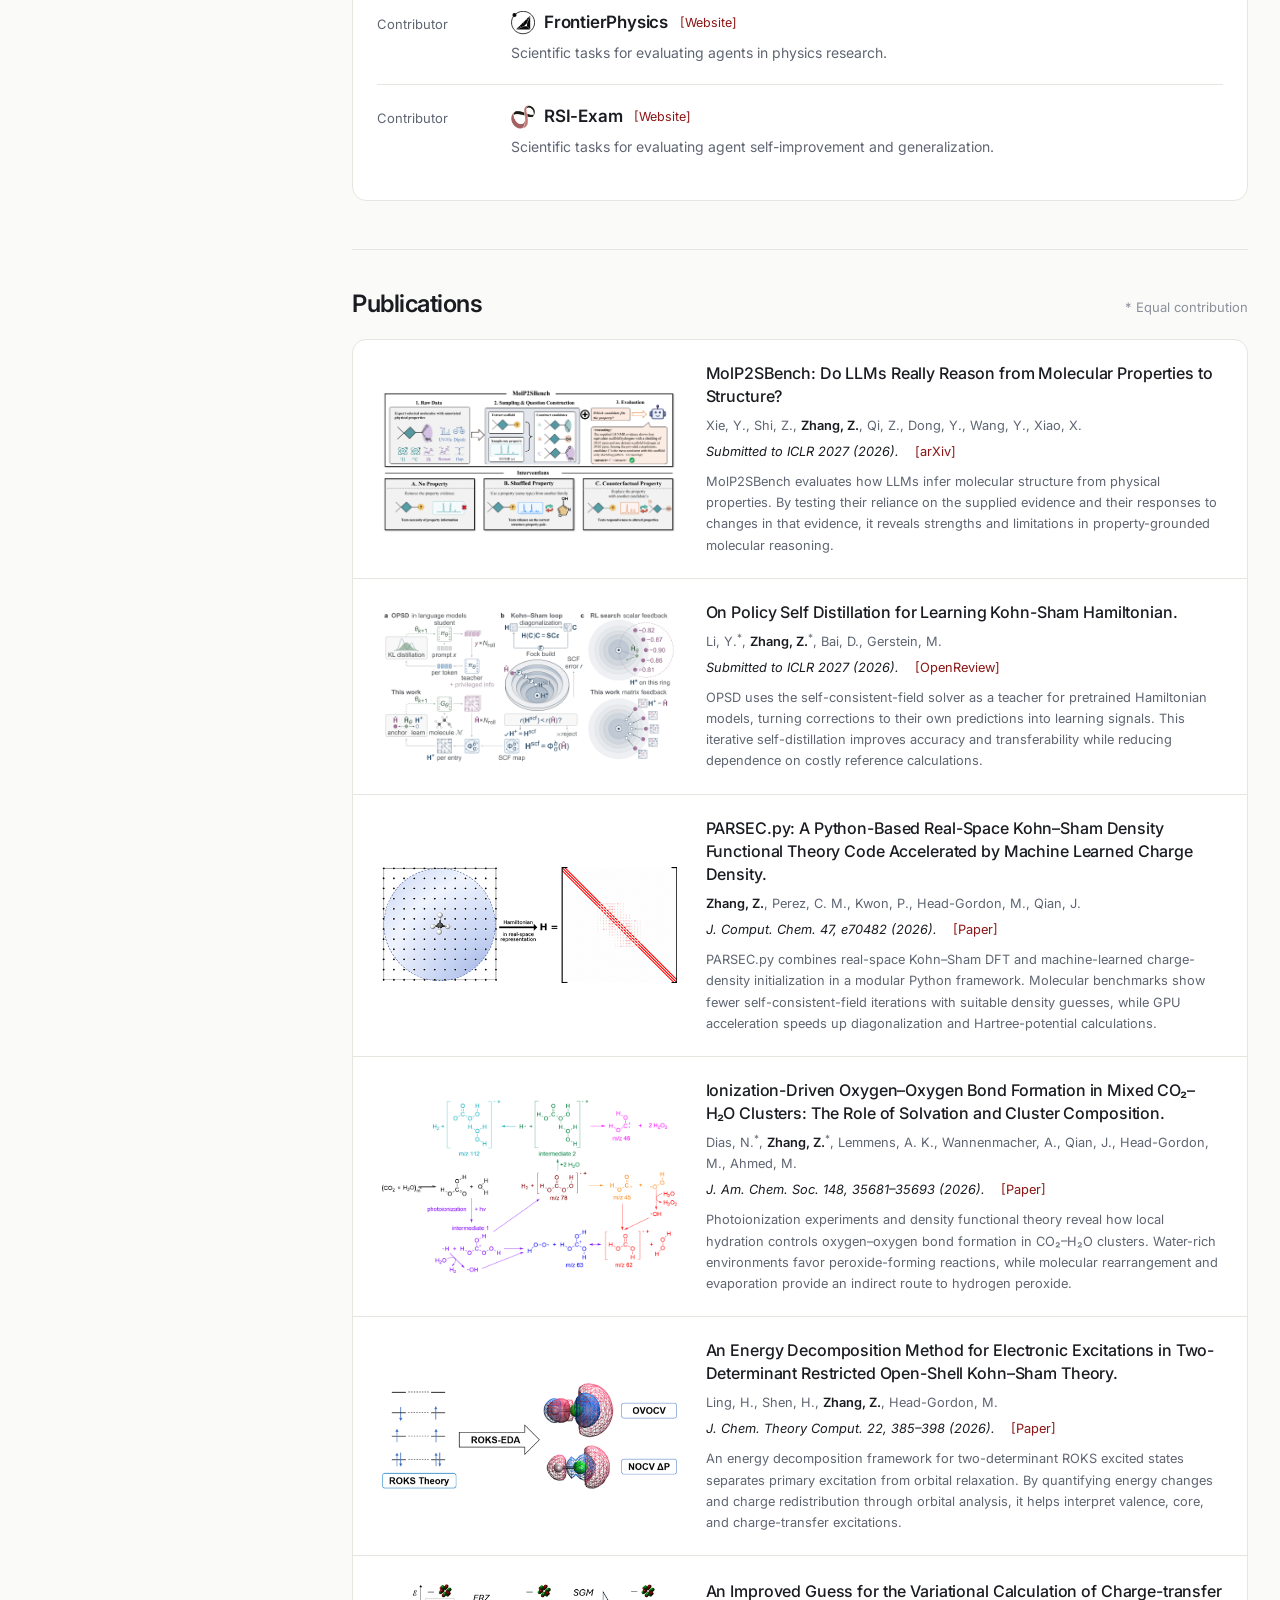
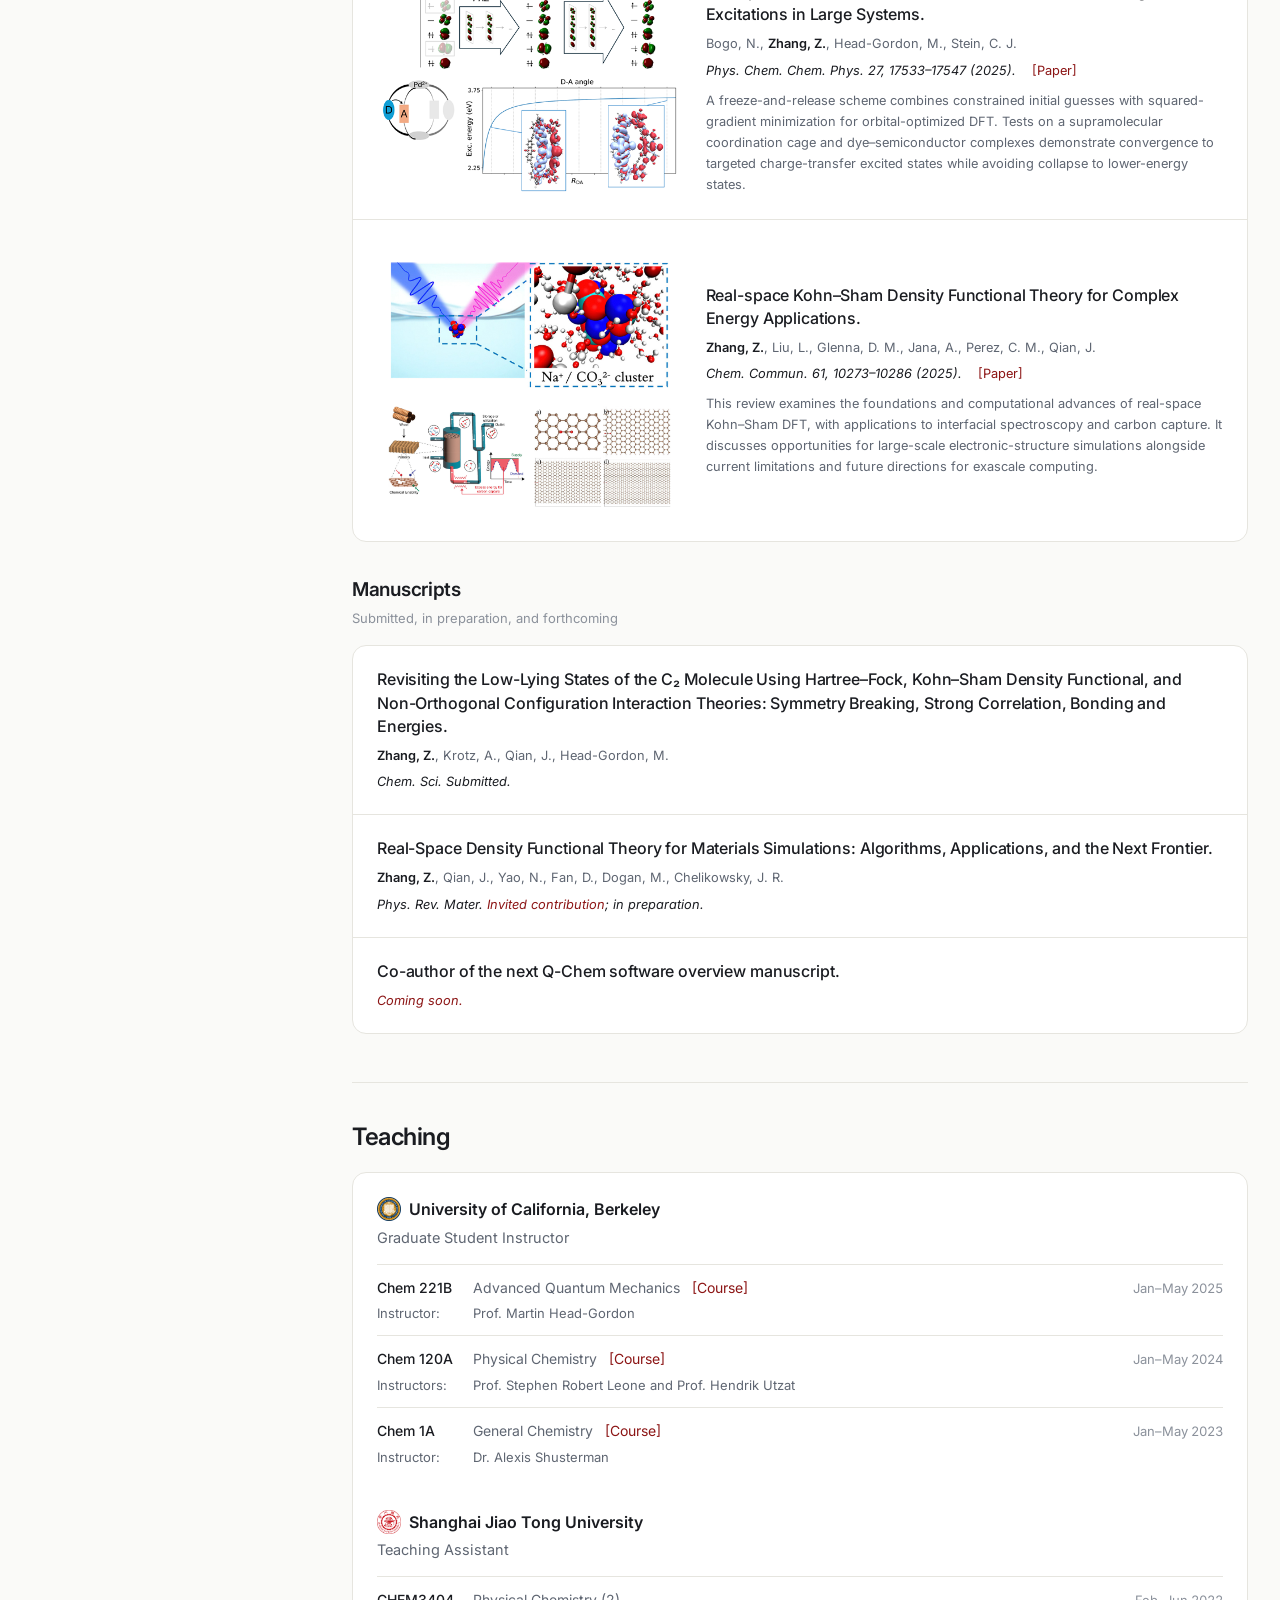
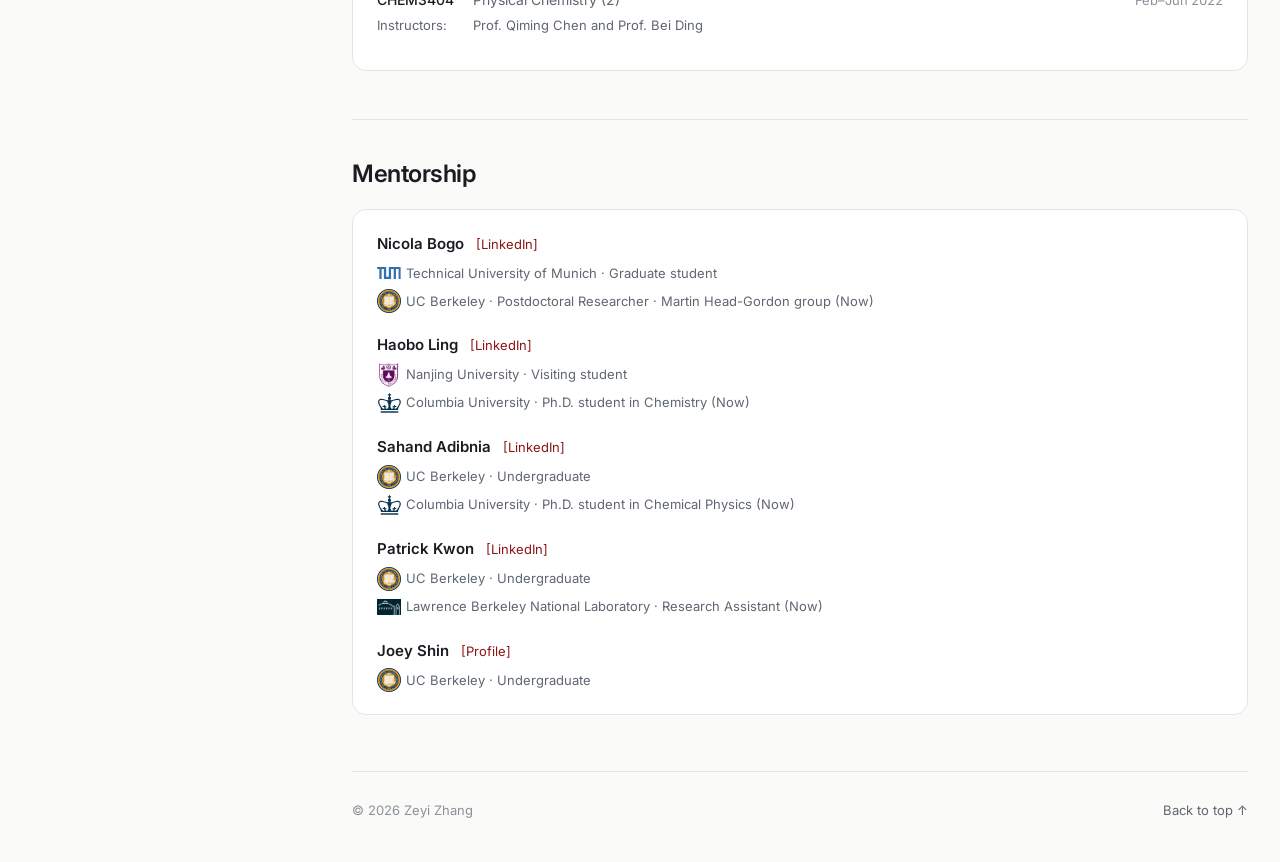
==== commit 78a959e2: "Add relativistic quantum chemistry research and update CV" ====
--- a/docs/index.html
+++ b/docs/index.html
@@ -16,4 +16,4 @@
 <link rel="stylesheet" href="assets/style.css?v=06479aba1e3e"><script src="assets/site.js?v=f6a304ff4fd2" defer></script>
 </head><body><a class="skip-link" href="#main">Skip to content</a><header class="topbar"><div class="topbar__inner"><a href="#about" class="topbar__name">Homepage</a><nav class="toc" aria-label="Section navigation"><ol class="toc__list"><li><a href="#about" class="is-active">About Me</a></li><li><a href="#research">Research</a></li><li><a href="#experience">Experience</a></li><li><a href="#education">Education</a></li><li><a href="#software">Software</a></li><li><a href="#publications">Publications</a></li><li><a href="#teaching">Teaching</a></li><li><a href="#mentorship">Mentorship</a></li></ol></nav><nav class="language-switch" data-language="en" aria-label="Language"><a class="language-switch__option" href="./" data-language-target="./" data-language-option="en" hreflang="en" lang="en" aria-current="page" aria-label="English (current language)">EN</a><span class="language-switch__divider" aria-hidden="true">|</span><a class="language-switch__option" href="zh/" data-language-target="zh/" data-language-option="zh" hreflang="zh-CN" lang="zh-CN" aria-label="切换到中文">CN</a></nav><button class="theme-toggle" type="button" aria-pressed="false" aria-label="Switch to dark theme" hidden><svg viewBox="0 0 24 24" fill="none" stroke="currentColor" stroke-width="1.6" stroke-linecap="round" stroke-linejoin="round" aria-hidden="true"><path d="M20.5 13a8.7 8.7 0 0 1-9.5-9.5A9 9 0 1 0 20.5 13Z"/></svg><span>Dark theme</span></button></div></header><div class="shell"><aside class="side" aria-label="Profile and contact information">
 <div class="profile"><img class="profile__avatar" src="assets/portrait.jpg?v=42b3bbb7af89" alt="Zeyi Zhang" width="934" height="1156" fetchpriority="high" decoding="async"><div class="profile__identity"><h1 class="profile__name">Zeyi Zhang</h1><p class="profile__tagline">Ph.D. Candidate in Chemistry<br>University of California, Berkeley<br>Lawrence Berkeley National Laboratory</p></div></div>
-<p class="profile__location">Berkeley, California</p><ul class="links" aria-label="Contact and academic profiles"><li><a href="mailto:zhentan007@berkeley.edu"><svg viewBox="0 0 24 24" fill="none" stroke="currentColor" stroke-width="1.6" stroke-linecap="round" stroke-linejoin="round" aria-hidden="true"><rect x="3" y="5" width="18" height="14" rx="2"/><path d="m3 6 9 7 9-7"/></svg>Email</a></li><li><a href="https://github.com/zeyizhang-berkeley" target="_blank" rel="noopener noreferrer"><svg viewBox="0 0 24 24" fill="none" stroke="currentColor" stroke-width="1.6" stroke-linecap="round" stroke-linejoin="round" aria-hidden="true"><path d="M9 19c-4 1-4-2-6-2m12 5v-4c0-1-.3-2-1-2.5 3-.3 6-1.5 6-6.5 0-1.5-.5-2.5-1.5-3.5.5-1 .5-2.5 0-3.5-2-.5-3.5 1-4 1-2-.5-4-.5-6 0-.5 0-2-1.5-4-1-.5 1-.5 2.5 0 3.5C3.5 6.5 3 7.5 3 9c0 5 3 6.2 6 6.5-.7.5-1 1.5-1 2.5v4"/></svg>GitHub</a></li><li><a href="https://scholar.google.com/citations?user=-k2Zl3sAAAAJ" target="_blank" rel="noopener noreferrer"><svg viewBox="0 0 24 24" fill="none" stroke="currentColor" stroke-width="1.6" stroke-linecap="round" stroke-linejoin="round" aria-hidden="true"><path d="m2 9 10-6 10 6-10 6-10-6Z"/><path d="M6 12v6c4 3 8 3 12 0v-6M22 9v8"/></svg>Google Scholar</a></li><li><a href="https://openreview.net/profile?id=~Zeyi_Zhang3" target="_blank" rel="noopener noreferrer"><svg viewBox="0 0 24 24" fill="none" stroke="currentColor" stroke-width="1.6" stroke-linecap="round" stroke-linejoin="round" aria-hidden="true"><path d="M4 3h13l3 3v15H4V3Z"/><path d="M16 3v5h4M8 12h8M8 16h6"/></svg>OpenReview</a></li><li><a href="https://orcid.org/0009-0006-7067-1469" target="_blank" rel="noopener noreferrer"><svg viewBox="0 0 24 24" fill="none" stroke="currentColor" stroke-width="1.6" stroke-linecap="round" stroke-linejoin="round" aria-hidden="true"><circle cx="12" cy="12" r="9"/><path d="M8 10v7m0-10v.1M12 7h2a5 5 0 0 1 0 10h-2V7Z"/></svg>ORCID</a></li><li><a href="https://www.linkedin.com/in/zeyi-zhang-a92929247/" target="_blank" rel="noopener noreferrer"><svg viewBox="0 0 24 24" fill="none" stroke="currentColor" stroke-width="1.6" stroke-linecap="round" stroke-linejoin="round" aria-hidden="true"><rect x="3" y="3" width="18" height="18" rx="2"/><path d="M7 10v7m0-10v.1M11 17v-7m0 3a3 3 0 0 1 6 0v4"/></svg>LinkedIn</a></li></ul><a href="assets/Zeyi_Zhang_CV.pdf" class="cv-link" target="_blank" rel="noopener noreferrer"><svg viewBox="0 0 24 24" fill="none" stroke="currentColor" stroke-width="1.6" stroke-linecap="round" stroke-linejoin="round" aria-hidden="true"><path d="M14 2H5v20h14V7l-5-5Z"/><path d="M14 2v6h5M8 12h8M8 16h8"/></svg>View CV</a></aside><main class="main" id="main"><section class="section intro" id="about" aria-labelledby="about-title"><div class="section__head"><h2 id="about-title">About Me</h2></div><p>I’m a theoretical chemistry Ph.D. candidate at <strong>UC Berkeley</strong> and <strong>Lawrence Berkeley National Laboratory</strong>, co-advised by <a class="person" href="https://mhggroupberkeley.com/members/" target="_blank" rel="noopener noreferrer">Prof. Martin Head-Gordon</a> and <a class="person" href="https://qiangrouppage.lbl.gov/people" target="_blank" rel="noopener noreferrer">Dr. Jin Qian</a>, and a Research Scientist Intern at <a href="https://seed.bytedance.com/en/" target="_blank" rel="noopener noreferrer">ByteDance Seed–AI for Science</a>.</p><p class="intro__lead">I bridge quantum chemistry and AI to make molecular simulation more practical.</p><p>My AI for science research spans machine-learned Hamiltonians, densities and force fields, scientific benchmarks for LLMs, and agentic workflows linking simulations with spectroscopy.</p><p>My quantum chemistry research combines GPU computing, real-space DFT, quantum Monte Carlo, and multireference methods to study strong correlation, excited states, and spectroscopy.</p><p>For details, see <a href="#research">Research</a>, <a href="#software">Software</a>, and my <a href="assets/Zeyi_Zhang_CV.pdf" target="_blank" rel="noopener noreferrer">CV</a>.</p></section><section class="section " id="research" aria-labelledby="research-title"><div class="section__head"><h2 id="research-title">Research</h2></div><div class="research-group section-panel" aria-labelledby="ai-for-science-title"><h3 id="ai-for-science-title">AI for Science</h3><div class="projects"><article class="project project--with-figure" id="machine-learning"><figure class="project__figure"><img src="assets/research/machine-learning-sourced.svg" alt="A source-verified methane model linked to a symmetric Hamiltonian matrix and an iterative feedback loop." width="800" height="600" loading="lazy" decoding="async"></figure><div class="project__body"><h4>Machine Learning for Electronic Structure</h4><p>Developing machine-learned Hamiltonians with SCF feedback, using learned densities to reduce SCF iterations and ML force-field preoptimization to accelerate DFT geometry optimization.</p><p class="project__keywords">ML Hamiltonians · SCF self-distillation · ML densities · ML force fields</p></div></article><article class="project project--with-figure" id="scientific-benchmarks"><figure class="project__figure"><img src="assets/research/scientific-benchmarks-sourced.svg" alt="Scientific evidence cards, a source-verified methane model, and an evaluation checklist illustrate molecular reasoning benchmarks." width="800" height="600" loading="lazy" decoding="async"></figure><div class="project__body"><h4>Scientific Benchmarks for LLMs</h4><p>Evaluating molecular-structure inference with shuffled and counterfactual inputs, benchmarking LLM reasoning about reaction mechanisms, transition states, and synthesis, and contributing tasks to scientific-agent benchmarks.</p><p class="project__keywords">Scientific reasoning · LLM evaluation</p></div></article><article class="project project--with-figure" id="spectroscopy"><figure class="project__figure"><img src="assets/research/spectroscopy-sourced.svg" alt="A source-verified methane model, computing resources, and a schematic spectrum form an automated scientific workflow." width="800" height="600" loading="lazy" decoding="async"></figure><div class="project__body"><h4>Agentic AI Workflows</h4><p>Automating structure preparation, simulations, HPC execution, and multimodal spectroscopic analysis from natural-language instructions, connecting theory and experiment through a digital twin for gas-phase reactions.</p><p class="project__keywords">Agentic AI · Scientific workflows · Digital twins · Multimodal spectroscopy</p></div></article></div></div><div class="research-group section-panel" aria-labelledby="quantum-chemistry-title"><h3 id="quantum-chemistry-title">Quantum Chemistry</h3><div class="projects"><article class="project project--with-figure" id="quantum-simulation"><figure class="project__figure"><img src="assets/research/quantum-simulation-unlabeled-v2.svg" alt="A published carbon dioxide on graphene model beside a GPU schematic, with the original panel label removed." width="800" height="600" loading="lazy" decoding="async"></figure><div class="project__body"><h4>GPU-Accelerated Quantum Chemistry</h4><p>Accelerating THC, AFQMC, and real-space DFT on GPUs for large-scale gas- (molecular) and condensed-phase (periodic) simulations.</p><p class="project__keywords">GPU computing · THC · AFQMC · Real-space DFT · gas/condensed phase</p></div></article><article class="project project--with-figure" id="real-space-dft"><figure class="project__figure"><img src="assets/research/real-space-dft-water-cluster-v6.svg" alt="A six-water molecular cluster inside a wide rectangular real-space grid, with small white hydrogen spheres and dashed intermolecular hydrogen bonds." width="800" height="600" loading="lazy" decoding="async"></figure><div class="project__body"><h4>Real-Space Kohn–Sham DFT</h4><p>Combining GPU acceleration, ML-density SCF guesses, and MLFF geometry guesses for large-scale simulations of complex systems.</p><p class="project__keywords">Real-space DFT · GPU computing · ML-assisted initialization · Large-scale simulation</p></div></article><article class="project project--with-figure" id="quantum-monte-carlo-research"><figure class="project__figure"><img src="assets/research/quantum-monte-carlo-research-v1.png" alt="Electronic-state walkers propagate through sampled auxiliary fields in a conceptual quantum Monte Carlo illustration." width="1448" height="1086" loading="lazy" decoding="async"></figure><div class="project__body"><h4>Quantum Monte Carlo</h4><p>Developing and using GPU-accelerated AFQMC to generate high-quality dataset for transition-metal compounds.</p><p class="project__keywords">AFQMC · Transition-metal compounds</p></div></article><article class="project project--with-figure" id="strong-correlation"><figure class="project__figure"><img src="assets/research/strong-correlation-schematic.svg" alt="Two opposite-spin paired electronic configurations combine in a multiconfigurational wavefunction." width="800" height="600" loading="lazy" decoding="async"></figure><div class="project__body"><h4>Multireference Methods and Strongly Correlated Systems</h4><p>Studying both static and dynamic correlation with multireference methods like AFQMC and NOCI(-RSPT) for strong correlated systems like transition metal compounds.</p><p class="project__keywords">Strong correlation · NOCI(-RSPT) · AFQMC · Transition-metal compounds</p></div></article><article class="project project--with-figure" id="excited-states"><figure class="project__figure"><img src="assets/research/excited-states-original-v2.svg" alt="Two electronic transitions from a ground state to excited states correspond to two schematic absorption peaks, with photon energy increasing to the right." width="800" height="600" loading="lazy" decoding="async"></figure><div class="project__body"><h4>Excited-State Theory and Computational Spectroscopy</h4><p>Developing ROKS-EDA and frozen MO guesses for charge-transfer excitations; studying low-lying excited states and photoionization of small molecules and cluster complexes.</p><p class="project__keywords">ROKS-EDA · Charge transfer · Low-lying excited states · Photoionization</p></div></article></div></div></section><section class="section " id="experience" aria-labelledby="experience-title"><div class="section__head"><h2 id="experience-title">Experience</h2><p class="section__note">See <a href="assets/Zeyi_Zhang_CV.pdf" target="_blank" rel="noopener noreferrer">[CV]</a> for details.</p></div><div class="section-panel"><ol class="affiliations"><li class="affiliation" id="bytedance"><div class="affiliation__logo"><img src="assets/institutions/bytedance.png" alt="" width="24" height="24" loading="lazy" decoding="async"></div><div class="affiliation__body"><h3><a href="https://seed.bytedance.com/en/" target="_blank" rel="noopener noreferrer">ByteDance, Seed–AI for Science</a></h3><div class="affiliation__role-date"><p class="exp__role">Research Scientist Intern, Quantum Chemistry</p><p class="exp__date">Jun 2026–Present</p></div><p class="exp__summary">GPU-accelerated quantum chemistry with THC; AFQMC reference data for transition metals; exploration of MLDFT training methods.</p></div></li><li class="affiliation" id="lbnl"><div class="affiliation__logo"><img src="assets/institutions/berkeley-lab.png" alt="" width="24" height="24" loading="lazy" decoding="async"></div><div class="affiliation__body"><h3>Lawrence Berkeley National Laboratory</h3><div class="affiliation__role-date"><p class="exp__role">Graduate Student Researcher</p><p class="exp__date">Nov 2022–Present</p></div><p class="exp__summary">ML-assisted real-space DFT on GPUs; scientific reasoning benchmarks and agentic workflows; spectroscopy, interfacial chemistry, CO₂ capture, semiconductor, and lithography applications.</p></div></li><li class="affiliation" id="berkeley"><div class="affiliation__logo"><img src="assets/institutions/berkeley.png" alt="" width="24" height="24" loading="lazy" decoding="async"></div><div class="affiliation__body"><h3>University of California, Berkeley</h3><div class="affiliation__role-date"><p class="exp__role">Graduate Student Researcher</p><p class="exp__date">Nov 2022–Present</p></div><p class="exp__summary">Excited-state and multireference quantum chemistry; photoionization-driven reactions; machine-learned Hamiltonians.</p></div></li><li class="affiliation" id="qchem"><div class="affiliation__logo"><img src="assets/institutions/qchem.png" alt="" width="24" height="24" loading="lazy" decoding="async"></div><div class="affiliation__body"><h3><a href="https://www.q-chem.com/" target="_blank" rel="noopener noreferrer">Q-Chem, Inc.</a></h3><div class="affiliation__role-date"><p class="exp__role">Software Engineer</p><p class="exp__date">Nov 2022–Present</p></div><p class="exp__summary">Complex-valued orbital methods, orbital optimization, and energy decomposition; frozen-orbital initial guesses for orbital-optimized DFT.</p></div></li><li class="affiliation" id="nyu-ecnu"><div class="affiliation__logo"><img src="assets/institutions/nyu-shanghai.png" alt="" width="24" height="24" loading="lazy" decoding="async"></div><div class="affiliation__body"><h3><a href="https://research.shanghai.nyu.edu/chemistry" target="_blank" rel="noopener noreferrer">NYU-ECNU Center for Computational Chemistry</a></h3><div class="affiliation__role-date"><p class="exp__role">Research Assistant</p><p class="exp__date">Jun 2021–May 2022</p></div><p class="exp__summary">Active learning of prebiotic glycine-formation pathways and transition states using quantum-chemical simulations.</p></div></li><li class="affiliation" id="sjtu"><div class="affiliation__logo"><img src="assets/institutions/sjtu.png" alt="" width="24" height="24" loading="lazy" decoding="async"></div><div class="affiliation__body"><h3>Shanghai Jiao Tong University</h3><div class="affiliation__role-date"><p class="exp__role">Research Assistant</p><p class="exp__date">Feb 2021–Jun 2022</p></div><p class="exp__summary">Machine learning for ionic-liquid properties and CO₂ solubility; workflows for ILThermo data.</p></div></li></ol></div></section><section class="section " id="education" aria-labelledby="education-title"><div class="section__head"><h2 id="education-title">Education</h2></div><div class="section-panel"><ol class="affiliations"><li class="affiliation"><div class="affiliation__logo"><img src="assets/institutions/berkeley.png" alt="" width="24" height="24" loading="lazy" decoding="async"></div><div class="affiliation__body"><h3>University of California, Berkeley</h3><div class="affiliation__role-date"><p class="exp__role">Ph.D. in Chemistry (Theoretical Chemistry); candidate</p><p class="exp__date">Aug 2022–2027 (expected)</p></div><p class="exp__meta">Advisors: <a href="https://mhggroupberkeley.com/members/" class="person" target="_blank" rel="noopener noreferrer">Prof. Martin Head-Gordon</a>, <a href="https://qiangrouppage.lbl.gov/people" class="person" target="_blank" rel="noopener noreferrer">Dr. Jin Qian</a></p></div></li><li class="affiliation"><div class="affiliation__logo"><img src="assets/institutions/sjtu.png" alt="" width="24" height="24" loading="lazy" decoding="async"></div><div class="affiliation__body"><h3>Shanghai Jiao Tong University</h3><div class="affiliation__role-date"><p class="exp__role">B.S. in Chemistry</p><p class="exp__date">Sep 2018–Jun 2022</p></div><p class="exp__meta"><a href="https://en.zhiyuan.sjtu.edu.cn/" target="_blank" rel="noopener noreferrer">Zhiyuan Honors Program</a> · GPA 3.93/4.00</p><p class="exp__meta"><a href="http://fanhsuchischolars.org.cn/" target="_blank" rel="noopener noreferrer">Fan Hsu-chi Scholarship</a>, Zhiyuan Honors Scholarship</p></div></li></ol></div></section><section class="section " id="software" aria-labelledby="software-title"><div class="section__head"><h2 id="software-title">Software</h2></div><div class="section-panel"><div class="software-group" id="scientific-packages"><h3>Scientific packages</h3><ol class="software-list"><li class="software__item" id="parsec-software"><p class="software__role software__role--developer">Developer</p><div class="software__body"><h4><span class="software__name"><span class="brand-logo brand-logo--parsec" aria-hidden="true"><img src="assets/logos/parsec.png" alt="" loading="lazy" decoding="async"></span>PARSEC.py</span> <span class="software__resources"><a href="https://github.com/QianGroupPage/PARSEC.py" target="_blank" rel="noopener noreferrer">[Code]</a></span></h4><p class="software__description">Integration of ML charge-density models; multi-node, multi-GPU real-space DFT; MLFF-assisted structure initialization; GPU-accelerated DFT geometry optimization and molecular dynamics.</p></div></li><li class="software__item" id="digital-twin"><p class="software__role software__role--developer">Developer</p><div class="software__body"><h4><span class="software__name"><span class="brand-logo brand-logo--dtcs" aria-hidden="true"><img src="assets/logos/dtcs.png" alt="" loading="lazy" decoding="async"></span>DTCS-v.02</span> <span class="software__resources"><a href="https://github.com/QianGroupPage/DTCS-v.01" target="_blank" rel="noopener noreferrer">[v.01 Code]</a> <a href="https://www.nature.com/articles/s43588-025-00857-y" target="_blank" rel="noopener noreferrer">[v.01 Paper]</a></span></h4><p class="software__description">Multimodal spectroscopy of gas-phase reactions; agentic workflows for simulations and spectroscopic analysis.</p></div></li><li class="software__item" id="qchem-software"><p class="software__role">Contributor</p><div class="software__body"><h4><span class="software__name"><span class="brand-logo" aria-hidden="true"><img src="assets/institutions/qchem.png" alt="" loading="lazy" decoding="async"></span>Q-Chem</span> <span class="software__resources"><a href="https://www.q-chem.com/" target="_blank" rel="noopener noreferrer">[Website]</a></span></h4><p class="software__description">Complex-valued orbital methods for HF, DFT, and correlated calculations; orbital optimization and energy decomposition; frozen-orbital initial guesses for DFT.</p></div></li><li class="software__item" id="gpu-quantum-chemistry"><p class="software__role">Contributor</p><div class="software__body"><h4><span class="software__name"><span class="brand-logo" aria-hidden="true"><img src="assets/institutions/bytedance.png" alt="" loading="lazy" decoding="async"></span>ByteQC</span> <span class="software__resources"><a href="https://github.com/bytedance/byteqc" target="_blank" rel="noopener noreferrer">[Code]</a></span></h4><p class="software__description">Tensor hypercontraction (THC) for Hartree–Fock and correlated calculations on GPUs.</p></div></li><li class="software__item" id="gpu4pyscf-software"><p class="software__role">Contributor</p><div class="software__body"><h4><span class="software__name"><span class="brand-logo brand-logo--pyscf" aria-hidden="true"><img src="assets/logos/pyscf.svg" alt="" loading="lazy" decoding="async"></span>GPU4PySCF/PySCF</span> <span class="software__resources"><a href="https://github.com/bytedance/gpu4pyscf" target="_blank" rel="noopener noreferrer">[Code - Bytedance]</a> <a href="https://github.com/pyscf/gpu4pyscf" target="_blank" rel="noopener noreferrer">[Code 2 - PySCF]</a></span></h4><p class="software__description">Tensor hypercontraction (THC) for electronic-structure calculations on GPUs.</p></div></li><li class="software__item" id="quantum-monte-carlo"><p class="software__role">Contributor</p><div class="software__body"><h4><span class="software__name"><span class="brand-logo" aria-hidden="true"><img src="assets/logos/jaqmc.svg" alt="" loading="lazy" decoding="async"></span>JaQMC</span> <span class="software__resources"><a href="https://github.com/bytedance/jaqmc" target="_blank" rel="noopener noreferrer">[Code]</a></span></h4><p class="software__description">Generation of reference data for transition-metal systems using auxiliary-field quantum Monte Carlo (AFQMC).</p></div></li></ol></div><div class="software-group" id="rsi-science"><h3>AI4Science</h3><ol class="software-list"><li class="software__item" id="molp2sbench-software"><p class="software__role">Contributor</p><div class="software__body"><h4><span class="software__name">MolP2SBench</span> <span class="software__resources"><a href="https://github.com/DUAL-Xiao/MolP2SBench" target="_blank" rel="noopener noreferrer">[Code]</a></span></h4><p class="software__description">Evaluation of molecular-structure reasoning from physical properties using shuffled and counterfactual inputs.</p></div></li><li class="software__item" id="rsi-for-science-software"><p class="software__role">Contributor</p><div class="software__body"><h4><span class="software__name">RSI for Science</span> <span class="software__resources"><a href="https://rsi4science.org/" target="_blank" rel="noopener noreferrer">[Website]</a></span></h4><p class="software__description">Benchmarks derived from scientific literature for evaluating scientific reasoning and self-improvement.</p></div></li><li class="software__item" id="agents-last-exam-software"><p class="software__role">Contributor</p><div class="software__body"><h4><span class="software__name"><span class="brand-logo" aria-hidden="true"><img src="assets/logos/agents-last-exam-logo.png" alt="" loading="lazy" decoding="async"></span>Agents’ Last Exam</span> <span class="software__resources"><a href="https://agents-last-exam.org/" target="_blank" rel="noopener noreferrer">[Website]</a></span></h4><p class="software__description">Scientific tasks for evaluating agents in professional workflows.</p></div></li><li class="software__item" id="frontierphysics-software"><p class="software__role">Contributor</p><div class="software__body"><h4><span class="software__name"><span class="brand-logo" aria-hidden="true"><img src="assets/logos/frontierphysics-icon.svg" alt="" loading="lazy" decoding="async"></span>FrontierPhysics</span> <span class="software__resources"><a href="https://www.benchflow.ai/frontierphysics" target="_blank" rel="noopener noreferrer">[Website]</a></span></h4><p class="software__description">Scientific tasks for evaluating agents in physics research.</p></div></li><li class="software__item" id="rsi-exam-software"><p class="software__role">Contributor</p><div class="software__body"><h4><span class="software__name"><span class="brand-logo" aria-hidden="true"><img src="assets/logos/rsi-exam-logo.png" alt="" loading="lazy" decoding="async"></span>RSI-Exam</span> <span class="software__resources"><a href="https://rsi-exam.ai/index.html" target="_blank" rel="noopener noreferrer">[Website]</a></span></h4><p class="software__description">Scientific tasks for evaluating agent self-improvement and generalization.</p></div></li></ol></div></div></section><section class="section " id="publications" aria-labelledby="publications-title"><div class="section__head"><h2 id="publications-title">Publications</h2><p class="section__note">* Equal contribution</p></div><div class="pubs"><article class="pub pub--with-figure" id="paper-1" aria-label="Work 1"><figure class="pub__figure"><button class="pub__figure-link" type="button" data-figure-src="assets/papers/molp2s-figure1-vector.svg?v=fef65d4d7ade" aria-haspopup="dialog" aria-controls="figure-lightbox" title="Enlarge figure" aria-label="Enlarge figure for MolP2SBench: Do LLMs Really Reason from Molecular Properties to Structure?"><img src="assets/papers/molp2s-figure1.png" alt="MolP2SBench workflow and property interventions for molecular structure reasoning." width="1244" height="638" loading="lazy" decoding="async"></button></figure><div class="pub__body"><h3>MolP2SBench: Do LLMs Really Reason from Molecular Properties to Structure?</h3><p class="pub__authors">Xie, Y., Shi, Z., <strong>Zhang, Z.</strong>, Qi, Z., Dong, Y., Wang, Y., Xiao, X.</p><p class="pub__citation">Submitted to ICLR 2027 (2026). <span class="pub__resources"><a href="https://arxiv.org/html/2610.12522v1" target="_blank" rel="noopener noreferrer">[arXiv]</a></span></p><p class="pub__summary">MolP2SBench evaluates how LLMs infer molecular structure from physical properties. By testing their reliance on the supplied evidence and their responses to changes in that evidence, it reveals strengths and limitations in property-grounded molecular reasoning.</p></div></article><article class="pub pub--with-figure" id="paper-2" aria-label="Work 2"><figure class="pub__figure"><button class="pub__figure-link" type="button" data-figure-src="assets/papers/opsd-figure1-vector.svg?v=9e684137e18c" aria-haspopup="dialog" aria-controls="figure-lightbox" title="Enlarge figure" aria-label="Enlarge figure for On Policy Self Distillation for Learning Kohn-Sham Hamiltonian."><img src="assets/papers/opsd-figure1.png" alt="On-policy self-distillation learns Hamiltonians from dense SCF corrections." width="1400" height="740" loading="lazy" decoding="async"></button></figure><div class="pub__body"><h3>On Policy Self Distillation for Learning Kohn-Sham Hamiltonian.</h3><p class="pub__authors">Li, Y.<sup>*</sup>, <strong>Zhang, Z.</strong><sup>*</sup>, Bai, D., Gerstein, M.</p><p class="pub__citation">Submitted to ICLR 2027 (2026). <span class="pub__resources"><a href="https://openreview.net/forum?id=l3ZCZaRFKC" target="_blank" rel="noopener noreferrer">[OpenReview]</a></span></p><p class="pub__summary">OPSD uses the self-consistent-field solver as a teacher for pretrained Hamiltonian models, turning corrections to their own predictions into learning signals. This iterative self-distillation improves accuracy and transferability while reducing dependence on costly reference calculations.</p></div></article><article class="pub pub--with-figure" id="paper-3" aria-label="Work 3"><figure class="pub__figure"><button class="pub__figure-link" type="button" data-figure-src="assets/papers/realspace-graphical-abstract-highres.png?v=37460c89ecfc" aria-haspopup="dialog" aria-controls="figure-lightbox" title="Enlarge figure" aria-label="Enlarge figure for PARSEC.py: A Python-Based Real-Space Kohn–Sham Density Functional Theory Code Accelerated by Machine Learned Charge Density."><img src="assets/papers/realspace-graphical-abstract.png" alt="Real-space grid representation of a molecule and the sparsity pattern of its Kohn–Sham Hamiltonian; graphical abstract from the Real-space KS-DFT review." width="520" height="204" loading="lazy" decoding="async"></button></figure><div class="pub__body"><h3>PARSEC.py: A Python-Based Real-Space Kohn–Sham Density Functional Theory Code Accelerated by Machine Learned Charge Density.</h3><p class="pub__authors"><strong>Zhang, Z.</strong>, Perez, C. M., Kwon, P., Head-Gordon, M., Qian, J.</p><p class="pub__citation">J. Comput. Chem. 47, e70482 (2026). <span class="pub__resources"><a href="https://doi.org/10.1002/jcc.70482" target="_blank" rel="noopener noreferrer">[Paper]</a></span></p><p class="pub__summary">PARSEC.py combines real-space Kohn–Sham DFT and machine-learned charge-density initialization in a modular Python framework. Molecular benchmarks show fewer self-consistent-field iterations with suitable density guesses, while GPU acceleration speeds up diagonalization and Hartree-potential calculations.</p></div></article><article class="pub pub--with-figure" id="paper-4" aria-label="Work 4"><figure class="pub__figure"><button class="pub__figure-link" type="button" data-figure-src="assets/papers/photoionization-figure1.png" aria-haspopup="dialog" aria-controls="figure-lightbox" title="Enlarge figure" aria-label="Enlarge figure for Ionization-Driven Oxygen–Oxygen Bond Formation in Mixed CO₂–H₂O Clusters: The Role of Solvation and Cluster Composition."><img src="assets/papers/photoionization-figure1.png" alt="Reaction pathways and ion products following photoionization of mixed carbon dioxide–water clusters, including oxygen–oxygen bond formation and hydrogen peroxide products." width="1500" height="883" loading="lazy" decoding="async"></button></figure><div class="pub__body"><h3>Ionization-Driven Oxygen–Oxygen Bond Formation in Mixed CO₂–H₂O Clusters: The Role of Solvation and Cluster Composition.</h3><p class="pub__authors">Dias, N.<sup>*</sup>, <strong>Zhang, Z.</strong><sup>*</sup>, Lemmens, A. K., Wannenmacher, A., Qian, J., Head-Gordon, M., Ahmed, M.</p><p class="pub__citation">J. Am. Chem. Soc. 148, 35681–35693 (2026). <span class="pub__resources"><a href="https://doi.org/10.1021/jacs.6c07627" target="_blank" rel="noopener noreferrer">[Paper]</a></span></p><p class="pub__summary">Photoionization experiments and density functional theory reveal how local hydration controls oxygen–oxygen bond formation in CO₂–H₂O clusters. Water-rich environments favor peroxide-forming reactions, while molecular rearrangement and evaporation provide an indirect route to hydrogen peroxide.</p></div></article><article class="pub pub--with-figure" id="paper-5" aria-label="Work 5"><figure class="pub__figure"><button class="pub__figure-link" type="button" data-figure-src="assets/papers/rokseda-graphical-abstract-highres.png?v=bd4d834c9885" aria-haspopup="dialog" aria-controls="figure-lightbox" title="Enlarge figure" aria-label="Enlarge figure for An Energy Decomposition Method for Electronic Excitations in Two-Determinant Restricted Open-Shell Kohn–Sham Theory."><img src="assets/papers/rokseda-graphical-abstract.png" alt="ROKS-EDA schematic connecting a ROKS orbital occupation diagram to OVOCV orbital and NOCV density-difference visualizations." width="520" height="187" loading="lazy" decoding="async"></button></figure><div class="pub__body"><h3>An Energy Decomposition Method for Electronic Excitations in Two-Determinant Restricted Open-Shell Kohn–Sham Theory.</h3><p class="pub__authors">Ling, H., Shen, H., <strong>Zhang, Z.</strong>, Head-Gordon, M.</p><p class="pub__citation">J. Chem. Theory Comput. 22, 385–398 (2026). <span class="pub__resources"><a href="https://doi.org/10.1021/acs.jctc.5c01738" target="_blank" rel="noopener noreferrer">[Paper]</a></span></p><p class="pub__summary">An energy decomposition framework for two-determinant ROKS excited states separates primary excitation from orbital relaxation. By quantifying energy changes and charge redistribution through orbital analysis, it helps interpret valence, core, and charge-transfer excitations.</p></div></article><article class="pub pub--with-figure" id="paper-6" aria-label="Work 6"><figure class="pub__figure"><button class="pub__figure-link" type="button" data-figure-src="assets/papers/ctguess-graphical-abstract-highres.png?v=d90284c07ff8" aria-haspopup="dialog" aria-controls="figure-lightbox" title="Enlarge figure" aria-label="Enlarge figure for An Improved Guess for the Variational Calculation of Charge-transfer Excitations in Large Systems."><img src="assets/papers/ctguess-graphical-abstract.png" alt="Freeze-and-release squared-gradient minimization for charge-transfer excitations in a donor–acceptor cage." width="520" height="370" loading="lazy" decoding="async"></button></figure><div class="pub__body"><h3>An Improved Guess for the Variational Calculation of Charge-transfer Excitations in Large Systems.</h3><p class="pub__authors">Bogo, N., <strong>Zhang, Z.</strong>, Head-Gordon, M., Stein, C. J.</p><p class="pub__citation">Phys. Chem. Chem. Phys. 27, 17533–17547 (2025). <span class="pub__resources"><a href="https://doi.org/10.1039/D5CP01867F" target="_blank" rel="noopener noreferrer">[Paper]</a></span></p><p class="pub__summary">A freeze-and-release scheme combines constrained initial guesses with squared-gradient minimization for orbital-optimized DFT. Tests on a supramolecular coordination cage and dye–semiconductor complexes demonstrate convergence to targeted charge-transfer excited states while avoiding collapse to lower-energy states.</p></div></article><article class="pub pub--with-figure" id="paper-7" aria-label="Work 7"><figure class="pub__figure"><button class="pub__figure-link" type="button" data-figure-src="assets/papers/realspace-figures-6-8-9-highres.svg?v=62897f81b4b1" aria-haspopup="dialog" aria-controls="figure-lightbox" title="Enlarge figure" aria-label="Enlarge figure for Real-space Kohn–Sham Density Functional Theory for Complex Energy Applications."><img src="assets/papers/realspace-figures-6-8-9.svg?v=a925f3fae68b" alt="Figures 6, 8 and 9: carbonate at the air–water interface, wood-derived carbon capture, and carbon dioxide on graphene." width="1040" height="940" loading="lazy" decoding="async"></button></figure><div class="pub__body"><h3>Real-space Kohn–Sham Density Functional Theory for Complex Energy Applications.</h3><p class="pub__authors"><strong>Zhang, Z.</strong>, Liu, L., Glenna, D. M., Jana, A., Perez, C. M., Qian, J.</p><p class="pub__citation">Chem. Commun. 61, 10273–10286 (2025). <span class="pub__resources"><a href="https://doi.org/10.1039/D5CC01820J" target="_blank" rel="noopener noreferrer">[Paper]</a></span></p><p class="pub__summary">This review examines the foundations and computational advances of real-space Kohn–Sham DFT, with applications to interfacial spectroscopy and carbon capture. It discusses opportunities for large-scale electronic-structure simulations alongside current limitations and future directions for exascale computing.</p></div></article></div><div class="subsection__head" id="manuscripts"><h3>Manuscripts</h3><p>Submitted, in preparation, and forthcoming</p></div><div class="pubs"><article class="pub" id="paper-8" aria-label="Work 8"><div class="pub__body"><h3>Revisiting the Low-Lying States of the C₂ Molecule Using Hartree–Fock, Kohn–Sham Density Functional, and Non-Orthogonal Configuration Interaction Theories: Symmetry Breaking, Strong Correlation, Bonding and Energies.</h3><p class="pub__authors"><strong>Zhang, Z.</strong>, Krotz, A., Qian, J., Head-Gordon, M.</p><p class="pub__citation">Chem. Sci. Submitted.</p></div></article><article class="pub" id="paper-9" aria-label="Work 9"><div class="pub__body"><h3>Real-Space Density Functional Theory for Materials Simulations: Algorithms, Applications, and the Next Frontier.</h3><p class="pub__authors"><strong>Zhang, Z.</strong>, Qian, J., Yao, N., Fan, D., Dogan, M., Chelikowsky, J. R.</p><p class="pub__citation">Phys. Rev. Mater. <a href="https://journals.aps.org/prmaterials/collections/PRM-COMPMATER26" target="_blank" rel="noopener noreferrer">Invited contribution</a>; in preparation.</p></div></article><article class="pub" id="paper-10" aria-label="Work 10"><div class="pub__body"><p class="announcement">Co-author of the next Q-Chem software overview manuscript.</p><p class="pub__citation"><a href="https://q-chem.com/support/releaselog70/" target="_blank" rel="noopener noreferrer">Coming soon.</a></p></div></article></div></section><section class="section " id="teaching" aria-labelledby="teaching-title"><div class="section__head"><h2 id="teaching-title">Teaching</h2></div><div class="section-panel"><div class="teaching-group"><h3><span class="institution-name"><span class="institution-mark institution-mark--berkeley" aria-hidden="true"><img src="assets/institutions/berkeley.png" alt="" width="18" height="18" loading="lazy" decoding="async"></span><span class="institution-name__text">University of California, Berkeley</span></span></h3><p class="exp__role">Graduate Student Instructor</p><ul class="courses"><li><div class="course__title"><strong>Chem 221B</strong><span class="course__name">Advanced Quantum Mechanics<a href="https://classes.berkeley.edu/content/2025-spring-chem-221b-001-lec-001" target="_blank" rel="noopener noreferrer">[Course]</a></span></div><span class="exp__date">Jan–May 2025</span><p class="course__instructors"><span>Instructor:</span><span>Prof. Martin Head-Gordon</span></p></li><li><div class="course__title"><strong>Chem 120A</strong><span class="course__name">Physical Chemistry<a href="https://classes.berkeley.edu/content/2024-spring-chem-120a-001-lec-001" target="_blank" rel="noopener noreferrer">[Course]</a></span></div><span class="exp__date">Jan–May 2024</span><p class="course__instructors"><span>Instructors:</span><span>Prof. Stephen Robert Leone and Prof. Hendrik Utzat</span></p></li><li><div class="course__title"><strong>Chem 1A</strong><span class="course__name">General Chemistry<a href="https://classes.berkeley.edu/content/2023-spring-chem-1a-001-lec-001" target="_blank" rel="noopener noreferrer">[Course]</a></span></div><span class="exp__date">Jan–May 2023</span><p class="course__instructors"><span>Instructor:</span><span>Dr. Alexis Shusterman</span></p></li></ul></div><div class="teaching-group"><h3><span class="institution-name"><span class="institution-mark institution-mark--sjtu" aria-hidden="true"><img src="assets/institutions/sjtu.png" alt="" width="18" height="18" loading="lazy" decoding="async"></span><span class="institution-name__text">Shanghai Jiao Tong University</span></span></h3><p class="exp__role">Teaching Assistant</p><ul class="courses"><li><div class="course__title"><strong>CHEM3404</strong><span class="course__name">Physical Chemistry (2)</span></div><span class="exp__date">Feb–Jun 2022</span><p class="course__instructors"><span>Instructors:</span><span>Prof. Qiming Chen and Prof. Bei Ding</span></p></li></ul></div></div></section><section class="section " id="mentorship" aria-labelledby="mentorship-title"><div class="section__head"><h2 id="mentorship-title">Mentorship</h2></div><div class="section-panel"><ul class="mentees"><li><h3>Nicola Bogo<a href="https://www.linkedin.com/in/nicola-bogo-b9693a211" class="mentee__link" target="_blank" rel="noopener noreferrer">[LinkedIn]</a></h3><p class="exp__meta mentee-line"><span class="institution-name"><span class="institution-mark institution-mark--tum" aria-hidden="true"><img src="assets/institutions/tum.svg" alt="" width="18" height="18" loading="lazy" decoding="async"></span><span class="institution-name__text">Technical University of Munich</span></span> <span>· Graduate student</span></p><p class="mentee__now mentee-line"><span class="institution-name"><span class="institution-mark institution-mark--berkeley" aria-hidden="true"><img src="assets/institutions/berkeley.png" alt="" width="18" height="18" loading="lazy" decoding="async"></span><span class="institution-name__text">UC Berkeley</span></span> <span>· Postdoctoral Researcher</span> <span>· Martin Head-Gordon group</span> <span>(Now)</span></p></li><li><h3>Haobo Ling<a href="https://www.linkedin.com/in/haobo-ling-47540a336/" class="mentee__link" target="_blank" rel="noopener noreferrer">[LinkedIn]</a></h3><p class="exp__meta mentee-line"><span class="institution-name"><span class="institution-mark institution-mark--nanjing" aria-hidden="true"><img src="assets/institutions/nanjing.png" alt="" width="18" height="18" loading="lazy" decoding="async"></span><span class="institution-name__text">Nanjing University</span></span> <span>· Visiting student</span></p><p class="mentee__now mentee-line"><span class="institution-name"><span class="institution-mark institution-mark--columbia" aria-hidden="true"><img src="assets/institutions/columbia.svg" alt="" width="18" height="18" loading="lazy" decoding="async"></span><span class="institution-name__text">Columbia University</span></span> <span>· Ph.D. student in Chemistry</span> <span>(Now)</span></p></li><li><h3>Sahand Adibnia<a href="https://www.linkedin.com/in/sahand-adibnia/" class="mentee__link" target="_blank" rel="noopener noreferrer">[LinkedIn]</a></h3><p class="exp__meta mentee-line"><span class="institution-name"><span class="institution-mark institution-mark--berkeley" aria-hidden="true"><img src="assets/institutions/berkeley.png" alt="" width="18" height="18" loading="lazy" decoding="async"></span><span class="institution-name__text">UC Berkeley</span></span> <span>· Undergraduate</span></p><p class="mentee__now mentee-line"><span class="institution-name"><span class="institution-mark institution-mark--columbia" aria-hidden="true"><img src="assets/institutions/columbia.svg" alt="" width="18" height="18" loading="lazy" decoding="async"></span><span class="institution-name__text">Columbia University</span></span> <span>· Ph.D. student in Chemical Physics</span> <span>(Now)</span></p></li><li><h3>Patrick Kwon<a href="https://www.linkedin.com/in/patrickkwon27" class="mentee__link" target="_blank" rel="noopener noreferrer">[LinkedIn]</a></h3><p class="exp__meta mentee-line"><span class="institution-name"><span class="institution-mark institution-mark--berkeley" aria-hidden="true"><img src="assets/institutions/berkeley.png" alt="" width="18" height="18" loading="lazy" decoding="async"></span><span class="institution-name__text">UC Berkeley</span></span> <span>· Undergraduate</span></p><p class="mentee__now mentee-line"><span class="institution-name"><span class="institution-mark institution-mark--lbnl" aria-hidden="true"><img src="assets/institutions/berkeley-lab.png" alt="" width="18" height="18" loading="lazy" decoding="async"></span><span class="institution-name__text">Lawrence Berkeley National Laboratory</span></span> <span>· Research Assistant</span> <span>(Now)</span></p></li><li><h3>Joey Shin<a href="https://mhggroupberkeley.com/members/#:~:text=Joey%20Shin" class="mentee__link" target="_blank" rel="noopener noreferrer">[Profile]</a></h3><p class="exp__meta mentee-line"><span class="institution-name"><span class="institution-mark institution-mark--berkeley" aria-hidden="true"><img src="assets/institutions/berkeley.png" alt="" width="18" height="18" loading="lazy" decoding="async"></span><span class="institution-name__text">UC Berkeley</span></span> <span>· Undergraduate</span></p></li></ul></div></section><footer class="foot"><span>© 2026 Zeyi Zhang</span><a href="#about">Back to top ↑</a></footer></main></div><dialog class="figure-viewer" id="figure-lightbox" aria-label="Enlarged figure"><div class="figure-viewer__panel"><div class="figure-viewer__toolbar"><button class="figure-viewer__close" type="button" aria-label="Close enlarged figure" autofocus><span aria-hidden="true">×</span> Close</button></div><img class="figure-viewer__image" alt=""></div></dialog></body></html>+<p class="profile__location">Berkeley, California</p><ul class="links" aria-label="Contact and academic profiles"><li><a href="mailto:zhentan007@berkeley.edu"><svg viewBox="0 0 24 24" fill="none" stroke="currentColor" stroke-width="1.6" stroke-linecap="round" stroke-linejoin="round" aria-hidden="true"><rect x="3" y="5" width="18" height="14" rx="2"/><path d="m3 6 9 7 9-7"/></svg>Email</a></li><li><a href="https://github.com/zeyizhang-berkeley" target="_blank" rel="noopener noreferrer"><svg viewBox="0 0 24 24" fill="none" stroke="currentColor" stroke-width="1.6" stroke-linecap="round" stroke-linejoin="round" aria-hidden="true"><path d="M9 19c-4 1-4-2-6-2m12 5v-4c0-1-.3-2-1-2.5 3-.3 6-1.5 6-6.5 0-1.5-.5-2.5-1.5-3.5.5-1 .5-2.5 0-3.5-2-.5-3.5 1-4 1-2-.5-4-.5-6 0-.5 0-2-1.5-4-1-.5 1-.5 2.5 0 3.5C3.5 6.5 3 7.5 3 9c0 5 3 6.2 6 6.5-.7.5-1 1.5-1 2.5v4"/></svg>GitHub</a></li><li><a href="https://scholar.google.com/citations?user=-k2Zl3sAAAAJ" target="_blank" rel="noopener noreferrer"><svg viewBox="0 0 24 24" fill="none" stroke="currentColor" stroke-width="1.6" stroke-linecap="round" stroke-linejoin="round" aria-hidden="true"><path d="m2 9 10-6 10 6-10 6-10-6Z"/><path d="M6 12v6c4 3 8 3 12 0v-6M22 9v8"/></svg>Google Scholar</a></li><li><a href="https://openreview.net/profile?id=~Zeyi_Zhang3" target="_blank" rel="noopener noreferrer"><svg viewBox="0 0 24 24" fill="none" stroke="currentColor" stroke-width="1.6" stroke-linecap="round" stroke-linejoin="round" aria-hidden="true"><path d="M4 3h13l3 3v15H4V3Z"/><path d="M16 3v5h4M8 12h8M8 16h6"/></svg>OpenReview</a></li><li><a href="https://orcid.org/0009-0006-7067-1469" target="_blank" rel="noopener noreferrer"><svg viewBox="0 0 24 24" fill="none" stroke="currentColor" stroke-width="1.6" stroke-linecap="round" stroke-linejoin="round" aria-hidden="true"><circle cx="12" cy="12" r="9"/><path d="M8 10v7m0-10v.1M12 7h2a5 5 0 0 1 0 10h-2V7Z"/></svg>ORCID</a></li><li><a href="https://www.linkedin.com/in/zeyi-zhang-a92929247/" target="_blank" rel="noopener noreferrer"><svg viewBox="0 0 24 24" fill="none" stroke="currentColor" stroke-width="1.6" stroke-linecap="round" stroke-linejoin="round" aria-hidden="true"><rect x="3" y="3" width="18" height="18" rx="2"/><path d="M7 10v7m0-10v.1M11 17v-7m0 3a3 3 0 0 1 6 0v4"/></svg>LinkedIn</a></li></ul><a href="assets/Zeyi_Zhang_CV.pdf" class="cv-link" target="_blank" rel="noopener noreferrer"><svg viewBox="0 0 24 24" fill="none" stroke="currentColor" stroke-width="1.6" stroke-linecap="round" stroke-linejoin="round" aria-hidden="true"><path d="M14 2H5v20h14V7l-5-5Z"/><path d="M14 2v6h5M8 12h8M8 16h8"/></svg>View CV</a></aside><main class="main" id="main"><section class="section intro" id="about" aria-labelledby="about-title"><div class="section__head"><h2 id="about-title">About Me</h2></div><p>I’m a theoretical chemistry Ph.D. candidate at <strong>UC Berkeley</strong> and <strong>Lawrence Berkeley National Laboratory</strong>, co-advised by <a class="person" href="https://mhggroupberkeley.com/members/" target="_blank" rel="noopener noreferrer">Prof. Martin Head-Gordon</a> and <a class="person" href="https://qiangrouppage.lbl.gov/people" target="_blank" rel="noopener noreferrer">Dr. Jin Qian</a>, and a Research Scientist Intern at <a href="https://seed.bytedance.com/en/" target="_blank" rel="noopener noreferrer">ByteDance Seed–AI for Science</a>.</p><p class="intro__lead">I bridge quantum chemistry and AI to make molecular simulation more practical.</p><p>My AI for science research spans machine-learned Hamiltonians, densities and force fields, scientific benchmarks for LLMs, and agentic workflows linking simulations with spectroscopy.</p><p>My quantum chemistry research combines GPU computing, real-space DFT, quantum Monte Carlo, and multireference methods to study strong correlation, excited states, and spectroscopy.</p><p>For details, see <a href="#research">Research</a>, <a href="#software">Software</a>, and my <a href="assets/Zeyi_Zhang_CV.pdf" target="_blank" rel="noopener noreferrer">CV</a>.</p></section><section class="section " id="research" aria-labelledby="research-title"><div class="section__head"><h2 id="research-title">Research</h2></div><div class="research-group section-panel" aria-labelledby="ai-for-science-title"><h3 id="ai-for-science-title">AI for Science</h3><div class="projects"><article class="project project--with-figure" id="machine-learning"><figure class="project__figure"><img src="assets/research/machine-learning-sourced.svg" alt="A source-verified methane model linked to a symmetric Hamiltonian matrix and an iterative feedback loop." width="800" height="600" loading="lazy" decoding="async"></figure><div class="project__body"><h4>Machine Learning for Electronic Structure</h4><p>Developing machine-learned Hamiltonians with SCF feedback, using learned densities to reduce SCF iterations and ML force-field preoptimization to accelerate DFT geometry optimization.</p><p class="project__keywords">ML Hamiltonians · SCF self-distillation · ML densities · ML force fields</p></div></article><article class="project project--with-figure" id="scientific-benchmarks"><figure class="project__figure"><img src="assets/research/scientific-benchmarks-sourced.svg" alt="Scientific evidence cards, a source-verified methane model, and an evaluation checklist illustrate molecular reasoning benchmarks." width="800" height="600" loading="lazy" decoding="async"></figure><div class="project__body"><h4>Scientific Benchmarks for LLMs</h4><p>Evaluating molecular-structure inference with shuffled and counterfactual inputs, benchmarking LLM reasoning about reaction mechanisms, transition states, and synthesis, and contributing tasks to scientific-agent benchmarks.</p><p class="project__keywords">Scientific reasoning · LLM evaluation</p></div></article><article class="project project--with-figure" id="spectroscopy"><figure class="project__figure"><img src="assets/research/spectroscopy-sourced.svg" alt="A source-verified methane model, computing resources, and a schematic spectrum form an automated scientific workflow." width="800" height="600" loading="lazy" decoding="async"></figure><div class="project__body"><h4>Agentic AI Workflows</h4><p>Automating structure preparation, simulations, HPC execution, and multimodal spectroscopic analysis from natural-language instructions, connecting theory and experiment through a digital twin for gas-phase reactions.</p><p class="project__keywords">Agentic AI · Scientific workflows · Digital twins · Multimodal spectroscopy</p></div></article></div></div><div class="research-group section-panel" aria-labelledby="quantum-chemistry-title"><h3 id="quantum-chemistry-title">Quantum Chemistry</h3><div class="projects"><article class="project project--with-figure" id="quantum-simulation"><figure class="project__figure"><img src="assets/research/quantum-simulation-unlabeled-v2.svg" alt="A published carbon dioxide on graphene model beside a GPU schematic, with the original panel label removed." width="800" height="600" loading="lazy" decoding="async"></figure><div class="project__body"><h4>GPU-Accelerated Quantum Chemistry</h4><p>Accelerating THC, AFQMC, and real-space DFT on GPUs for large-scale gas- (molecular) and condensed-phase (periodic) simulations.</p><p class="project__keywords">GPU computing · THC · AFQMC · Real-space DFT · gas/condensed phase</p></div></article><article class="project project--with-figure" id="real-space-dft"><figure class="project__figure"><img src="assets/research/real-space-dft-water-cluster-v6.svg" alt="A six-water molecular cluster inside a wide rectangular real-space grid, with small white hydrogen spheres and dashed intermolecular hydrogen bonds." width="800" height="600" loading="lazy" decoding="async"></figure><div class="project__body"><h4>Real-Space Kohn–Sham DFT</h4><p>Combining GPU acceleration, ML-density SCF guesses, and MLFF geometry guesses for large-scale simulations of complex systems.</p><p class="project__keywords">Real-space DFT · GPU computing · ML-assisted initialization · Large-scale simulation</p></div></article><article class="project project--with-figure" id="quantum-monte-carlo-research"><figure class="project__figure"><img src="assets/research/quantum-monte-carlo-research-v1.png" alt="Electronic-state walkers propagate through sampled auxiliary fields in a conceptual quantum Monte Carlo illustration." width="1448" height="1086" loading="lazy" decoding="async"></figure><div class="project__body"><h4>Quantum Monte Carlo</h4><p>Developing and using GPU-accelerated AFQMC to generate high-quality dataset for transition-metal compounds.</p><p class="project__keywords">AFQMC · Transition-metal compounds</p></div></article><article class="project project--with-figure" id="strong-correlation"><figure class="project__figure"><img src="assets/research/strong-correlation-schematic.svg" alt="Two opposite-spin paired electronic configurations combine in a multiconfigurational wavefunction." width="800" height="600" loading="lazy" decoding="async"></figure><div class="project__body"><h4>Multireference Methods and Strongly Correlated Systems</h4><p>Studying both static and dynamic correlation with multireference methods like AFQMC and NOCI(-RSPT) for strong correlated systems like transition metal compounds.</p><p class="project__keywords">Strong correlation · NOCI(-RSPT) · AFQMC · Transition-metal compounds</p></div></article><article class="project project--with-figure" id="excited-states"><figure class="project__figure"><img src="assets/research/excited-states-original-v2.svg" alt="Two electronic transitions from a ground state to excited states correspond to two schematic absorption peaks, with photon energy increasing to the right." width="800" height="600" loading="lazy" decoding="async"></figure><div class="project__body"><h4>Excited-State Theory and Computational Spectroscopy</h4><p>Developing ROKS-EDA and frozen MO guesses for charge-transfer excitations; studying low-lying excited states and photoionization of small molecules and cluster complexes.</p><p class="project__keywords">ROKS-EDA · Charge transfer · Low-lying excited states · Photoionization</p></div></article><article class="project project--with-figure" id="relativistic-quantum-chemistry"><figure class="project__figure"><img src="assets/research/spin-orbit-coupling.svg" alt="Orbital angular momentum L and spin S connected by a symbolic spin–orbit interaction." width="800" height="600" loading="lazy" decoding="async"></figure><div class="project__body"><h4>Relativistic Quantum Chemistry and Spin–Orbit Coupling</h4><p>Studying relativistic effects and spin–orbit coupling in transition-metal complexes.</p><p class="project__keywords">Relativistic quantum mechanics · Spin–orbit coupling · Transition-metal complexes</p></div></article></div></div></section><section class="section " id="experience" aria-labelledby="experience-title"><div class="section__head"><h2 id="experience-title">Experience</h2><p class="section__note">See <a href="assets/Zeyi_Zhang_CV.pdf" target="_blank" rel="noopener noreferrer">[CV]</a> for details.</p></div><div class="section-panel"><ol class="affiliations"><li class="affiliation" id="bytedance"><div class="affiliation__logo"><img src="assets/institutions/bytedance.png" alt="" width="24" height="24" loading="lazy" decoding="async"></div><div class="affiliation__body"><h3><a href="https://seed.bytedance.com/en/" target="_blank" rel="noopener noreferrer">ByteDance, Seed–AI for Science</a></h3><div class="affiliation__role-date"><p class="exp__role">Research Scientist Intern, Quantum Chemistry</p><p class="exp__date">Jun 2026–Present</p></div><p class="exp__summary">GPU-accelerated quantum chemistry with THC; AFQMC reference data for transition metals; exploration of MLDFT training methods.</p></div></li><li class="affiliation" id="lbnl"><div class="affiliation__logo"><img src="assets/institutions/berkeley-lab.png" alt="" width="24" height="24" loading="lazy" decoding="async"></div><div class="affiliation__body"><h3>Lawrence Berkeley National Laboratory</h3><div class="affiliation__role-date"><p class="exp__role">Graduate Student Researcher</p><p class="exp__date">Nov 2022–Present</p></div><p class="exp__summary">ML-assisted real-space DFT on GPUs; scientific reasoning benchmarks and agentic workflows; spectroscopy, interfacial chemistry, CO₂ capture, semiconductor, and lithography applications.</p></div></li><li class="affiliation" id="berkeley"><div class="affiliation__logo"><img src="assets/institutions/berkeley.png" alt="" width="24" height="24" loading="lazy" decoding="async"></div><div class="affiliation__body"><h3>University of California, Berkeley</h3><div class="affiliation__role-date"><p class="exp__role">Graduate Student Researcher</p><p class="exp__date">Nov 2022–Present</p></div><p class="exp__summary">Excited-state and multireference quantum chemistry; photoionization-driven reactions; machine-learned Hamiltonians.</p></div></li><li class="affiliation" id="qchem"><div class="affiliation__logo"><img src="assets/institutions/qchem.png" alt="" width="24" height="24" loading="lazy" decoding="async"></div><div class="affiliation__body"><h3><a href="https://www.q-chem.com/" target="_blank" rel="noopener noreferrer">Q-Chem, Inc.</a></h3><div class="affiliation__role-date"><p class="exp__role">Software Engineer</p><p class="exp__date">Nov 2022–Present</p></div><p class="exp__summary">Complex-valued orbital methods, orbital optimization, and energy decomposition; frozen-orbital initial guesses for orbital-optimized DFT.</p></div></li><li class="affiliation" id="nyu-ecnu"><div class="affiliation__logo"><img src="assets/institutions/nyu-shanghai.png" alt="" width="24" height="24" loading="lazy" decoding="async"></div><div class="affiliation__body"><h3><a href="https://research.shanghai.nyu.edu/chemistry" target="_blank" rel="noopener noreferrer">NYU-ECNU Center for Computational Chemistry</a></h3><div class="affiliation__role-date"><p class="exp__role">Research Assistant</p><p class="exp__date">Jun 2021–May 2022</p></div><p class="exp__summary">Active learning of prebiotic glycine-formation pathways and transition states using quantum-chemical simulations.</p></div></li><li class="affiliation" id="sjtu"><div class="affiliation__logo"><img src="assets/institutions/sjtu.png" alt="" width="24" height="24" loading="lazy" decoding="async"></div><div class="affiliation__body"><h3>Shanghai Jiao Tong University</h3><div class="affiliation__role-date"><p class="exp__role">Research Assistant</p><p class="exp__date">Feb 2021–Jun 2022</p></div><p class="exp__summary">Machine learning for ionic-liquid properties and CO₂ solubility; workflows for ILThermo data.</p></div></li></ol></div></section><section class="section " id="education" aria-labelledby="education-title"><div class="section__head"><h2 id="education-title">Education</h2></div><div class="section-panel"><ol class="affiliations"><li class="affiliation"><div class="affiliation__logo"><img src="assets/institutions/berkeley.png" alt="" width="24" height="24" loading="lazy" decoding="async"></div><div class="affiliation__body"><h3>University of California, Berkeley</h3><div class="affiliation__role-date"><p class="exp__role">Ph.D. in Chemistry (Theoretical Chemistry); candidate</p><p class="exp__date">Aug 2022–2027 (expected)</p></div><p class="exp__meta">Advisors: <a href="https://mhggroupberkeley.com/members/" class="person" target="_blank" rel="noopener noreferrer">Prof. Martin Head-Gordon</a>, <a href="https://qiangrouppage.lbl.gov/people" class="person" target="_blank" rel="noopener noreferrer">Dr. Jin Qian</a></p></div></li><li class="affiliation"><div class="affiliation__logo"><img src="assets/institutions/sjtu.png" alt="" width="24" height="24" loading="lazy" decoding="async"></div><div class="affiliation__body"><h3>Shanghai Jiao Tong University</h3><div class="affiliation__role-date"><p class="exp__role">B.S. in Chemistry</p><p class="exp__date">Sep 2018–Jun 2022</p></div><p class="exp__meta"><a href="https://en.zhiyuan.sjtu.edu.cn/" target="_blank" rel="noopener noreferrer">Zhiyuan Honors Program</a> · GPA 3.93/4.00</p><p class="exp__meta"><a href="http://fanhsuchischolars.org.cn/" target="_blank" rel="noopener noreferrer">Fan Hsu-chi Scholarship</a>, Zhiyuan Honors Scholarship</p></div></li></ol></div></section><section class="section " id="software" aria-labelledby="software-title"><div class="section__head"><h2 id="software-title">Software</h2></div><div class="section-panel"><div class="software-group" id="scientific-packages"><h3>Scientific packages</h3><ol class="software-list"><li class="software__item" id="parsec-software"><p class="software__role software__role--developer">Developer</p><div class="software__body"><h4><span class="software__name"><span class="brand-logo brand-logo--parsec" aria-hidden="true"><img src="assets/logos/parsec.png" alt="" loading="lazy" decoding="async"></span>PARSEC.py</span> <span class="software__resources"><a href="https://github.com/QianGroupPage/PARSEC.py" target="_blank" rel="noopener noreferrer">[Code]</a></span></h4><p class="software__description">Integration of ML charge-density models; multi-node, multi-GPU real-space DFT; MLFF-assisted structure initialization; GPU-accelerated DFT geometry optimization and molecular dynamics.</p></div></li><li class="software__item" id="digital-twin"><p class="software__role software__role--developer">Developer</p><div class="software__body"><h4><span class="software__name"><span class="brand-logo brand-logo--dtcs" aria-hidden="true"><img src="assets/logos/dtcs.png" alt="" loading="lazy" decoding="async"></span>DTCS-v.02</span> <span class="software__resources"><a href="https://github.com/QianGroupPage/DTCS-v.01" target="_blank" rel="noopener noreferrer">[v.01 Code]</a> <a href="https://www.nature.com/articles/s43588-025-00857-y" target="_blank" rel="noopener noreferrer">[v.01 Paper]</a></span></h4><p class="software__description">Multimodal spectroscopy of gas-phase reactions; agentic workflows for simulations and spectroscopic analysis.</p></div></li><li class="software__item" id="qchem-software"><p class="software__role">Contributor</p><div class="software__body"><h4><span class="software__name"><span class="brand-logo" aria-hidden="true"><img src="assets/institutions/qchem.png" alt="" loading="lazy" decoding="async"></span>Q-Chem</span> <span class="software__resources"><a href="https://www.q-chem.com/" target="_blank" rel="noopener noreferrer">[Website]</a></span></h4><p class="software__description">Complex-valued orbital methods for HF, DFT, and correlated calculations; orbital optimization and energy decomposition; frozen-orbital initial guesses for DFT.</p></div></li><li class="software__item" id="gpu-quantum-chemistry"><p class="software__role">Contributor</p><div class="software__body"><h4><span class="software__name"><span class="brand-logo" aria-hidden="true"><img src="assets/institutions/bytedance.png" alt="" loading="lazy" decoding="async"></span>ByteQC</span> <span class="software__resources"><a href="https://github.com/bytedance/byteqc" target="_blank" rel="noopener noreferrer">[Code]</a></span></h4><p class="software__description">Tensor hypercontraction (THC) for Hartree–Fock and correlated calculations on GPUs.</p></div></li><li class="software__item" id="gpu4pyscf-software"><p class="software__role">Contributor</p><div class="software__body"><h4><span class="software__name"><span class="brand-logo brand-logo--pyscf" aria-hidden="true"><img src="assets/logos/pyscf.svg" alt="" loading="lazy" decoding="async"></span>GPU4PySCF/PySCF</span> <span class="software__resources"><a href="https://github.com/bytedance/gpu4pyscf" target="_blank" rel="noopener noreferrer">[Code - Bytedance]</a> <a href="https://github.com/pyscf/gpu4pyscf" target="_blank" rel="noopener noreferrer">[Code 2 - PySCF]</a></span></h4><p class="software__description">Tensor hypercontraction (THC) for electronic-structure calculations on GPUs.</p></div></li><li class="software__item" id="quantum-monte-carlo"><p class="software__role">Contributor</p><div class="software__body"><h4><span class="software__name"><span class="brand-logo" aria-hidden="true"><img src="assets/logos/jaqmc.svg" alt="" loading="lazy" decoding="async"></span>JaQMC</span> <span class="software__resources"><a href="https://github.com/bytedance/jaqmc" target="_blank" rel="noopener noreferrer">[Code]</a></span></h4><p class="software__description">Generation of reference data for transition-metal systems using auxiliary-field quantum Monte Carlo (AFQMC).</p></div></li></ol></div><div class="software-group" id="rsi-science"><h3>AI4Science</h3><ol class="software-list"><li class="software__item" id="molp2sbench-software"><p class="software__role">Contributor</p><div class="software__body"><h4><span class="software__name">MolP2SBench</span> <span class="software__resources"><a href="https://github.com/DUAL-Xiao/MolP2SBench" target="_blank" rel="noopener noreferrer">[Code]</a></span></h4><p class="software__description">Evaluation of molecular-structure reasoning from physical properties using shuffled and counterfactual inputs.</p></div></li><li class="software__item" id="rsi-for-science-software"><p class="software__role">Contributor</p><div class="software__body"><h4><span class="software__name">RSI for Science</span> <span class="software__resources"><a href="https://rsi4science.org/" target="_blank" rel="noopener noreferrer">[Website]</a></span></h4><p class="software__description">Benchmarks derived from scientific literature for evaluating scientific reasoning and self-improvement.</p></div></li><li class="software__item" id="agents-last-exam-software"><p class="software__role">Contributor</p><div class="software__body"><h4><span class="software__name"><span class="brand-logo" aria-hidden="true"><img src="assets/logos/agents-last-exam-logo.png" alt="" loading="lazy" decoding="async"></span>Agents’ Last Exam</span> <span class="software__resources"><a href="https://agents-last-exam.org/" target="_blank" rel="noopener noreferrer">[Website]</a></span></h4><p class="software__description">Scientific tasks for evaluating agents in professional workflows.</p></div></li><li class="software__item" id="frontierphysics-software"><p class="software__role">Contributor</p><div class="software__body"><h4><span class="software__name"><span class="brand-logo" aria-hidden="true"><img src="assets/logos/frontierphysics-icon.svg" alt="" loading="lazy" decoding="async"></span>FrontierPhysics</span> <span class="software__resources"><a href="https://www.benchflow.ai/frontierphysics" target="_blank" rel="noopener noreferrer">[Website]</a></span></h4><p class="software__description">Scientific tasks for evaluating agents in physics research.</p></div></li><li class="software__item" id="rsi-exam-software"><p class="software__role">Contributor</p><div class="software__body"><h4><span class="software__name"><span class="brand-logo" aria-hidden="true"><img src="assets/logos/rsi-exam-logo.png" alt="" loading="lazy" decoding="async"></span>RSI-Exam</span> <span class="software__resources"><a href="https://rsi-exam.ai/index.html" target="_blank" rel="noopener noreferrer">[Website]</a></span></h4><p class="software__description">Scientific tasks for evaluating agent self-improvement and generalization.</p></div></li></ol></div></div></section><section class="section " id="publications" aria-labelledby="publications-title"><div class="section__head"><h2 id="publications-title">Publications</h2><p class="section__note">* Equal contribution</p></div><div class="pubs"><article class="pub pub--with-figure" id="paper-1" aria-label="Work 1"><figure class="pub__figure"><button class="pub__figure-link" type="button" data-figure-src="assets/papers/molp2s-figure1-vector.svg?v=fef65d4d7ade" aria-haspopup="dialog" aria-controls="figure-lightbox" title="Enlarge figure" aria-label="Enlarge figure for MolP2SBench: Do LLMs Really Reason from Molecular Properties to Structure?"><img src="assets/papers/molp2s-figure1.png" alt="MolP2SBench workflow and property interventions for molecular structure reasoning." width="1244" height="638" loading="lazy" decoding="async"></button></figure><div class="pub__body"><h3>MolP2SBench: Do LLMs Really Reason from Molecular Properties to Structure?</h3><p class="pub__authors">Xie, Y., Shi, Z., <strong>Zhang, Z.</strong>, Qi, Z., Dong, Y., Wang, Y., Xiao, X.</p><p class="pub__citation">Submitted to ICLR 2027 (2026). <span class="pub__resources"><a href="https://arxiv.org/html/2610.12522v1" target="_blank" rel="noopener noreferrer">[arXiv]</a></span></p><p class="pub__summary">MolP2SBench evaluates how LLMs infer molecular structure from physical properties. By testing their reliance on the supplied evidence and their responses to changes in that evidence, it reveals strengths and limitations in property-grounded molecular reasoning.</p></div></article><article class="pub pub--with-figure" id="paper-2" aria-label="Work 2"><figure class="pub__figure"><button class="pub__figure-link" type="button" data-figure-src="assets/papers/opsd-figure1-vector.svg?v=9e684137e18c" aria-haspopup="dialog" aria-controls="figure-lightbox" title="Enlarge figure" aria-label="Enlarge figure for On Policy Self Distillation for Learning Kohn-Sham Hamiltonian."><img src="assets/papers/opsd-figure1.png" alt="On-policy self-distillation learns Hamiltonians from dense SCF corrections." width="1400" height="740" loading="lazy" decoding="async"></button></figure><div class="pub__body"><h3>On Policy Self Distillation for Learning Kohn-Sham Hamiltonian.</h3><p class="pub__authors">Li, Y.<sup>*</sup>, <strong>Zhang, Z.</strong><sup>*</sup>, Bai, D., Gerstein, M.</p><p class="pub__citation">Submitted to ICLR 2027 (2026). <span class="pub__resources"><a href="https://openreview.net/forum?id=l3ZCZaRFKC" target="_blank" rel="noopener noreferrer">[OpenReview]</a></span></p><p class="pub__summary">OPSD uses the self-consistent-field solver as a teacher for pretrained Hamiltonian models, turning corrections to their own predictions into learning signals. This iterative self-distillation improves accuracy and transferability while reducing dependence on costly reference calculations.</p></div></article><article class="pub pub--with-figure" id="paper-3" aria-label="Work 3"><figure class="pub__figure"><button class="pub__figure-link" type="button" data-figure-src="assets/papers/realspace-graphical-abstract-highres.png?v=37460c89ecfc" aria-haspopup="dialog" aria-controls="figure-lightbox" title="Enlarge figure" aria-label="Enlarge figure for PARSEC.py: A Python-Based Real-Space Kohn–Sham Density Functional Theory Code Accelerated by Machine Learned Charge Density."><img src="assets/papers/realspace-graphical-abstract.png" alt="Real-space grid representation of a molecule and the sparsity pattern of its Kohn–Sham Hamiltonian; graphical abstract from the Real-space KS-DFT review." width="520" height="204" loading="lazy" decoding="async"></button></figure><div class="pub__body"><h3>PARSEC.py: A Python-Based Real-Space Kohn–Sham Density Functional Theory Code Accelerated by Machine Learned Charge Density.</h3><p class="pub__authors"><strong>Zhang, Z.</strong>, Perez, C. M., Kwon, P., Head-Gordon, M., Qian, J.</p><p class="pub__citation">J. Comput. Chem. 47, e70482 (2026). <span class="pub__resources"><a href="https://doi.org/10.1002/jcc.70482" target="_blank" rel="noopener noreferrer">[Paper]</a></span></p><p class="pub__summary">PARSEC.py combines real-space Kohn–Sham DFT and machine-learned charge-density initialization in a modular Python framework. Molecular benchmarks show fewer self-consistent-field iterations with suitable density guesses, while GPU acceleration speeds up diagonalization and Hartree-potential calculations.</p></div></article><article class="pub pub--with-figure" id="paper-4" aria-label="Work 4"><figure class="pub__figure"><button class="pub__figure-link" type="button" data-figure-src="assets/papers/photoionization-figure1.png" aria-haspopup="dialog" aria-controls="figure-lightbox" title="Enlarge figure" aria-label="Enlarge figure for Ionization-Driven Oxygen–Oxygen Bond Formation in Mixed CO₂–H₂O Clusters: The Role of Solvation and Cluster Composition."><img src="assets/papers/photoionization-figure1.png" alt="Reaction pathways and ion products following photoionization of mixed carbon dioxide–water clusters, including oxygen–oxygen bond formation and hydrogen peroxide products." width="1500" height="883" loading="lazy" decoding="async"></button></figure><div class="pub__body"><h3>Ionization-Driven Oxygen–Oxygen Bond Formation in Mixed CO₂–H₂O Clusters: The Role of Solvation and Cluster Composition.</h3><p class="pub__authors">Dias, N.<sup>*</sup>, <strong>Zhang, Z.</strong><sup>*</sup>, Lemmens, A. K., Wannenmacher, A., Qian, J., Head-Gordon, M., Ahmed, M.</p><p class="pub__citation">J. Am. Chem. Soc. 148, 35681–35693 (2026). <span class="pub__resources"><a href="https://doi.org/10.1021/jacs.6c07627" target="_blank" rel="noopener noreferrer">[Paper]</a></span></p><p class="pub__summary">Photoionization experiments and density functional theory reveal how local hydration controls oxygen–oxygen bond formation in CO₂–H₂O clusters. Water-rich environments favor peroxide-forming reactions, while molecular rearrangement and evaporation provide an indirect route to hydrogen peroxide.</p></div></article><article class="pub pub--with-figure" id="paper-5" aria-label="Work 5"><figure class="pub__figure"><button class="pub__figure-link" type="button" data-figure-src="assets/papers/rokseda-graphical-abstract-highres.png?v=bd4d834c9885" aria-haspopup="dialog" aria-controls="figure-lightbox" title="Enlarge figure" aria-label="Enlarge figure for An Energy Decomposition Method for Electronic Excitations in Two-Determinant Restricted Open-Shell Kohn–Sham Theory."><img src="assets/papers/rokseda-graphical-abstract.png" alt="ROKS-EDA schematic connecting a ROKS orbital occupation diagram to OVOCV orbital and NOCV density-difference visualizations." width="520" height="187" loading="lazy" decoding="async"></button></figure><div class="pub__body"><h3>An Energy Decomposition Method for Electronic Excitations in Two-Determinant Restricted Open-Shell Kohn–Sham Theory.</h3><p class="pub__authors">Ling, H., Shen, H., <strong>Zhang, Z.</strong>, Head-Gordon, M.</p><p class="pub__citation">J. Chem. Theory Comput. 22, 385–398 (2026). <span class="pub__resources"><a href="https://doi.org/10.1021/acs.jctc.5c01738" target="_blank" rel="noopener noreferrer">[Paper]</a></span></p><p class="pub__summary">An energy decomposition framework for two-determinant ROKS excited states separates primary excitation from orbital relaxation. By quantifying energy changes and charge redistribution through orbital analysis, it helps interpret valence, core, and charge-transfer excitations.</p></div></article><article class="pub pub--with-figure" id="paper-6" aria-label="Work 6"><figure class="pub__figure"><button class="pub__figure-link" type="button" data-figure-src="assets/papers/ctguess-graphical-abstract-highres.png?v=d90284c07ff8" aria-haspopup="dialog" aria-controls="figure-lightbox" title="Enlarge figure" aria-label="Enlarge figure for An Improved Guess for the Variational Calculation of Charge-transfer Excitations in Large Systems."><img src="assets/papers/ctguess-graphical-abstract.png" alt="Freeze-and-release squared-gradient minimization for charge-transfer excitations in a donor–acceptor cage." width="520" height="370" loading="lazy" decoding="async"></button></figure><div class="pub__body"><h3>An Improved Guess for the Variational Calculation of Charge-transfer Excitations in Large Systems.</h3><p class="pub__authors">Bogo, N., <strong>Zhang, Z.</strong>, Head-Gordon, M., Stein, C. J.</p><p class="pub__citation">Phys. Chem. Chem. Phys. 27, 17533–17547 (2025). <span class="pub__resources"><a href="https://doi.org/10.1039/D5CP01867F" target="_blank" rel="noopener noreferrer">[Paper]</a></span></p><p class="pub__summary">A freeze-and-release scheme combines constrained initial guesses with squared-gradient minimization for orbital-optimized DFT. Tests on a supramolecular coordination cage and dye–semiconductor complexes demonstrate convergence to targeted charge-transfer excited states while avoiding collapse to lower-energy states.</p></div></article><article class="pub pub--with-figure" id="paper-7" aria-label="Work 7"><figure class="pub__figure"><button class="pub__figure-link" type="button" data-figure-src="assets/papers/realspace-figures-6-8-9-highres.svg?v=62897f81b4b1" aria-haspopup="dialog" aria-controls="figure-lightbox" title="Enlarge figure" aria-label="Enlarge figure for Real-space Kohn–Sham Density Functional Theory for Complex Energy Applications."><img src="assets/papers/realspace-figures-6-8-9.svg?v=a925f3fae68b" alt="Figures 6, 8 and 9: carbonate at the air–water interface, wood-derived carbon capture, and carbon dioxide on graphene." width="1040" height="940" loading="lazy" decoding="async"></button></figure><div class="pub__body"><h3>Real-space Kohn–Sham Density Functional Theory for Complex Energy Applications.</h3><p class="pub__authors"><strong>Zhang, Z.</strong>, Liu, L., Glenna, D. M., Jana, A., Perez, C. M., Qian, J.</p><p class="pub__citation">Chem. Commun. 61, 10273–10286 (2025). <span class="pub__resources"><a href="https://doi.org/10.1039/D5CC01820J" target="_blank" rel="noopener noreferrer">[Paper]</a></span></p><p class="pub__summary">This review examines the foundations and computational advances of real-space Kohn–Sham DFT, with applications to interfacial spectroscopy and carbon capture. It discusses opportunities for large-scale electronic-structure simulations alongside current limitations and future directions for exascale computing.</p></div></article></div><div class="subsection__head" id="manuscripts"><h3>Manuscripts</h3><p>Submitted, in preparation, and forthcoming</p></div><div class="pubs"><article class="pub" id="paper-8" aria-label="Work 8"><div class="pub__body"><h3>Revisiting the Low-Lying States of the C₂ Molecule Using Hartree–Fock, Kohn–Sham Density Functional, and Non-Orthogonal Configuration Interaction Theories: Symmetry Breaking, Strong Correlation, Bonding and Energies.</h3><p class="pub__authors"><strong>Zhang, Z.</strong>, Krotz, A., Qian, J., Head-Gordon, M.</p><p class="pub__citation">Chem. Sci. Submitted.</p></div></article><article class="pub" id="paper-9" aria-label="Work 9"><div class="pub__body"><h3>Real-Space Density Functional Theory for Materials Simulations: Algorithms, Applications, and the Next Frontier.</h3><p class="pub__authors"><strong>Zhang, Z.</strong>, Qian, J., Yao, N., Fan, D., Dogan, M., Chelikowsky, J. R.</p><p class="pub__citation">Phys. Rev. Mater. <a href="https://journals.aps.org/prmaterials/collections/PRM-COMPMATER26" target="_blank" rel="noopener noreferrer">Invited contribution</a>; in preparation.</p></div></article><article class="pub" id="paper-10" aria-label="Work 10"><div class="pub__body"><p class="announcement">Co-author of the next Q-Chem software overview manuscript.</p><p class="pub__citation"><a href="https://q-chem.com/support/releaselog70/" target="_blank" rel="noopener noreferrer">Coming soon.</a></p></div></article></div></section><section class="section " id="teaching" aria-labelledby="teaching-title"><div class="section__head"><h2 id="teaching-title">Teaching</h2></div><div class="section-panel"><div class="teaching-group"><h3><span class="institution-name"><span class="institution-mark institution-mark--berkeley" aria-hidden="true"><img src="assets/institutions/berkeley.png" alt="" width="18" height="18" loading="lazy" decoding="async"></span><span class="institution-name__text">University of California, Berkeley</span></span></h3><p class="exp__role">Graduate Student Instructor</p><ul class="courses"><li><div class="course__title"><strong>Chem 221B</strong><span class="course__name">Advanced Quantum Mechanics<a href="https://classes.berkeley.edu/content/2025-spring-chem-221b-001-lec-001" target="_blank" rel="noopener noreferrer">[Course]</a></span></div><span class="exp__date">Jan–May 2025</span><p class="course__instructors"><span>Instructor:</span><span>Prof. Martin Head-Gordon</span></p></li><li><div class="course__title"><strong>Chem 120A</strong><span class="course__name">Physical Chemistry<a href="https://classes.berkeley.edu/content/2024-spring-chem-120a-001-lec-001" target="_blank" rel="noopener noreferrer">[Course]</a></span></div><span class="exp__date">Jan–May 2024</span><p class="course__instructors"><span>Instructors:</span><span>Prof. Stephen Robert Leone and Prof. Hendrik Utzat</span></p></li><li><div class="course__title"><strong>Chem 1A</strong><span class="course__name">General Chemistry<a href="https://classes.berkeley.edu/content/2023-spring-chem-1a-001-lec-001" target="_blank" rel="noopener noreferrer">[Course]</a></span></div><span class="exp__date">Jan–May 2023</span><p class="course__instructors"><span>Instructor:</span><span>Dr. Alexis Shusterman</span></p></li></ul></div><div class="teaching-group"><h3><span class="institution-name"><span class="institution-mark institution-mark--sjtu" aria-hidden="true"><img src="assets/institutions/sjtu.png" alt="" width="18" height="18" loading="lazy" decoding="async"></span><span class="institution-name__text">Shanghai Jiao Tong University</span></span></h3><p class="exp__role">Teaching Assistant</p><ul class="courses"><li><div class="course__title"><strong>CHEM3404</strong><span class="course__name">Physical Chemistry (2)</span></div><span class="exp__date">Feb–Jun 2022</span><p class="course__instructors"><span>Instructors:</span><span>Prof. Qiming Chen and Prof. Bei Ding</span></p></li></ul></div></div></section><section class="section " id="mentorship" aria-labelledby="mentorship-title"><div class="section__head"><h2 id="mentorship-title">Mentorship</h2></div><div class="section-panel"><ul class="mentees"><li><h3>Nicola Bogo<a href="https://www.linkedin.com/in/nicola-bogo-b9693a211" class="mentee__link" target="_blank" rel="noopener noreferrer">[LinkedIn]</a></h3><p class="exp__meta mentee-line"><span class="institution-name"><span class="institution-mark institution-mark--tum" aria-hidden="true"><img src="assets/institutions/tum.svg" alt="" width="18" height="18" loading="lazy" decoding="async"></span><span class="institution-name__text">Technical University of Munich</span></span> <span>· Graduate student</span></p><p class="mentee__now mentee-line"><span class="institution-name"><span class="institution-mark institution-mark--berkeley" aria-hidden="true"><img src="assets/institutions/berkeley.png" alt="" width="18" height="18" loading="lazy" decoding="async"></span><span class="institution-name__text">UC Berkeley</span></span> <span>· Postdoctoral Researcher</span> <span>· Martin Head-Gordon group</span> <span>(Now)</span></p></li><li><h3>Haobo Ling<a href="https://www.linkedin.com/in/haobo-ling-47540a336/" class="mentee__link" target="_blank" rel="noopener noreferrer">[LinkedIn]</a></h3><p class="exp__meta mentee-line"><span class="institution-name"><span class="institution-mark institution-mark--nanjing" aria-hidden="true"><img src="assets/institutions/nanjing.png" alt="" width="18" height="18" loading="lazy" decoding="async"></span><span class="institution-name__text">Nanjing University</span></span> <span>· Visiting student</span></p><p class="mentee__now mentee-line"><span class="institution-name"><span class="institution-mark institution-mark--columbia" aria-hidden="true"><img src="assets/institutions/columbia.svg" alt="" width="18" height="18" loading="lazy" decoding="async"></span><span class="institution-name__text">Columbia University</span></span> <span>· Ph.D. student in Chemistry</span> <span>(Now)</span></p></li><li><h3>Sahand Adibnia<a href="https://www.linkedin.com/in/sahand-adibnia/" class="mentee__link" target="_blank" rel="noopener noreferrer">[LinkedIn]</a></h3><p class="exp__meta mentee-line"><span class="institution-name"><span class="institution-mark institution-mark--berkeley" aria-hidden="true"><img src="assets/institutions/berkeley.png" alt="" width="18" height="18" loading="lazy" decoding="async"></span><span class="institution-name__text">UC Berkeley</span></span> <span>· Undergraduate</span></p><p class="mentee__now mentee-line"><span class="institution-name"><span class="institution-mark institution-mark--columbia" aria-hidden="true"><img src="assets/institutions/columbia.svg" alt="" width="18" height="18" loading="lazy" decoding="async"></span><span class="institution-name__text">Columbia University</span></span> <span>· Ph.D. student in Chemical Physics</span> <span>(Now)</span></p></li><li><h3>Patrick Kwon<a href="https://www.linkedin.com/in/patrickkwon27" class="mentee__link" target="_blank" rel="noopener noreferrer">[LinkedIn]</a></h3><p class="exp__meta mentee-line"><span class="institution-name"><span class="institution-mark institution-mark--berkeley" aria-hidden="true"><img src="assets/institutions/berkeley.png" alt="" width="18" height="18" loading="lazy" decoding="async"></span><span class="institution-name__text">UC Berkeley</span></span> <span>· Undergraduate</span></p><p class="mentee__now mentee-line"><span class="institution-name"><span class="institution-mark institution-mark--lbnl" aria-hidden="true"><img src="assets/institutions/berkeley-lab.png" alt="" width="18" height="18" loading="lazy" decoding="async"></span><span class="institution-name__text">Lawrence Berkeley National Laboratory</span></span> <span>· Research Assistant</span> <span>(Now)</span></p></li><li><h3>Joey Shin<a href="https://mhggroupberkeley.com/members/#:~:text=Joey%20Shin" class="mentee__link" target="_blank" rel="noopener noreferrer">[Profile]</a></h3><p class="exp__meta mentee-line"><span class="institution-name"><span class="institution-mark institution-mark--berkeley" aria-hidden="true"><img src="assets/institutions/berkeley.png" alt="" width="18" height="18" loading="lazy" decoding="async"></span><span class="institution-name__text">UC Berkeley</span></span> <span>· Undergraduate</span></p></li></ul></div></section><footer class="foot"><span>© 2026 Zeyi Zhang</span><a href="#about">Back to top ↑</a></footer></main></div><dialog class="figure-viewer" id="figure-lightbox" aria-label="Enlarged figure"><div class="figure-viewer__panel"><div class="figure-viewer__toolbar"><button class="figure-viewer__close" type="button" aria-label="Close enlarged figure" autofocus><span aria-hidden="true">×</span> Close</button></div><img class="figure-viewer__image" alt=""></div></dialog></body></html>
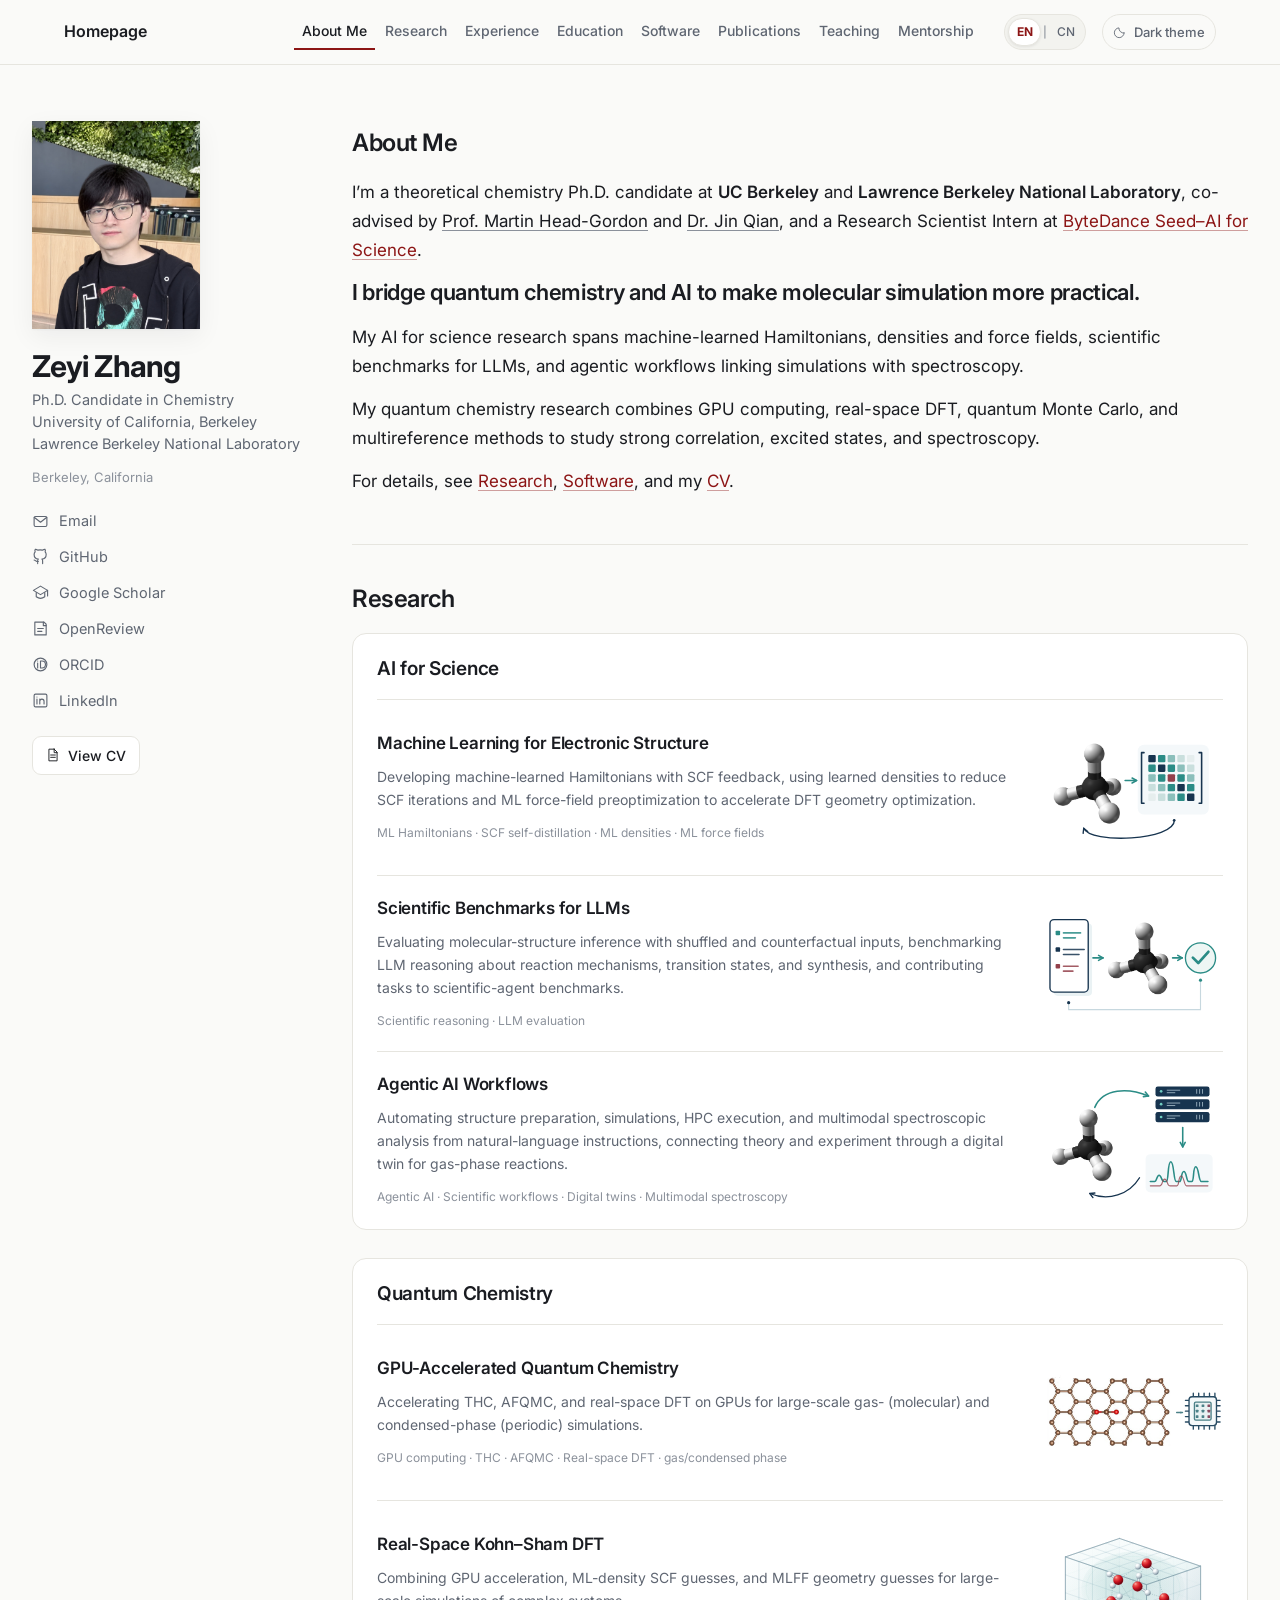
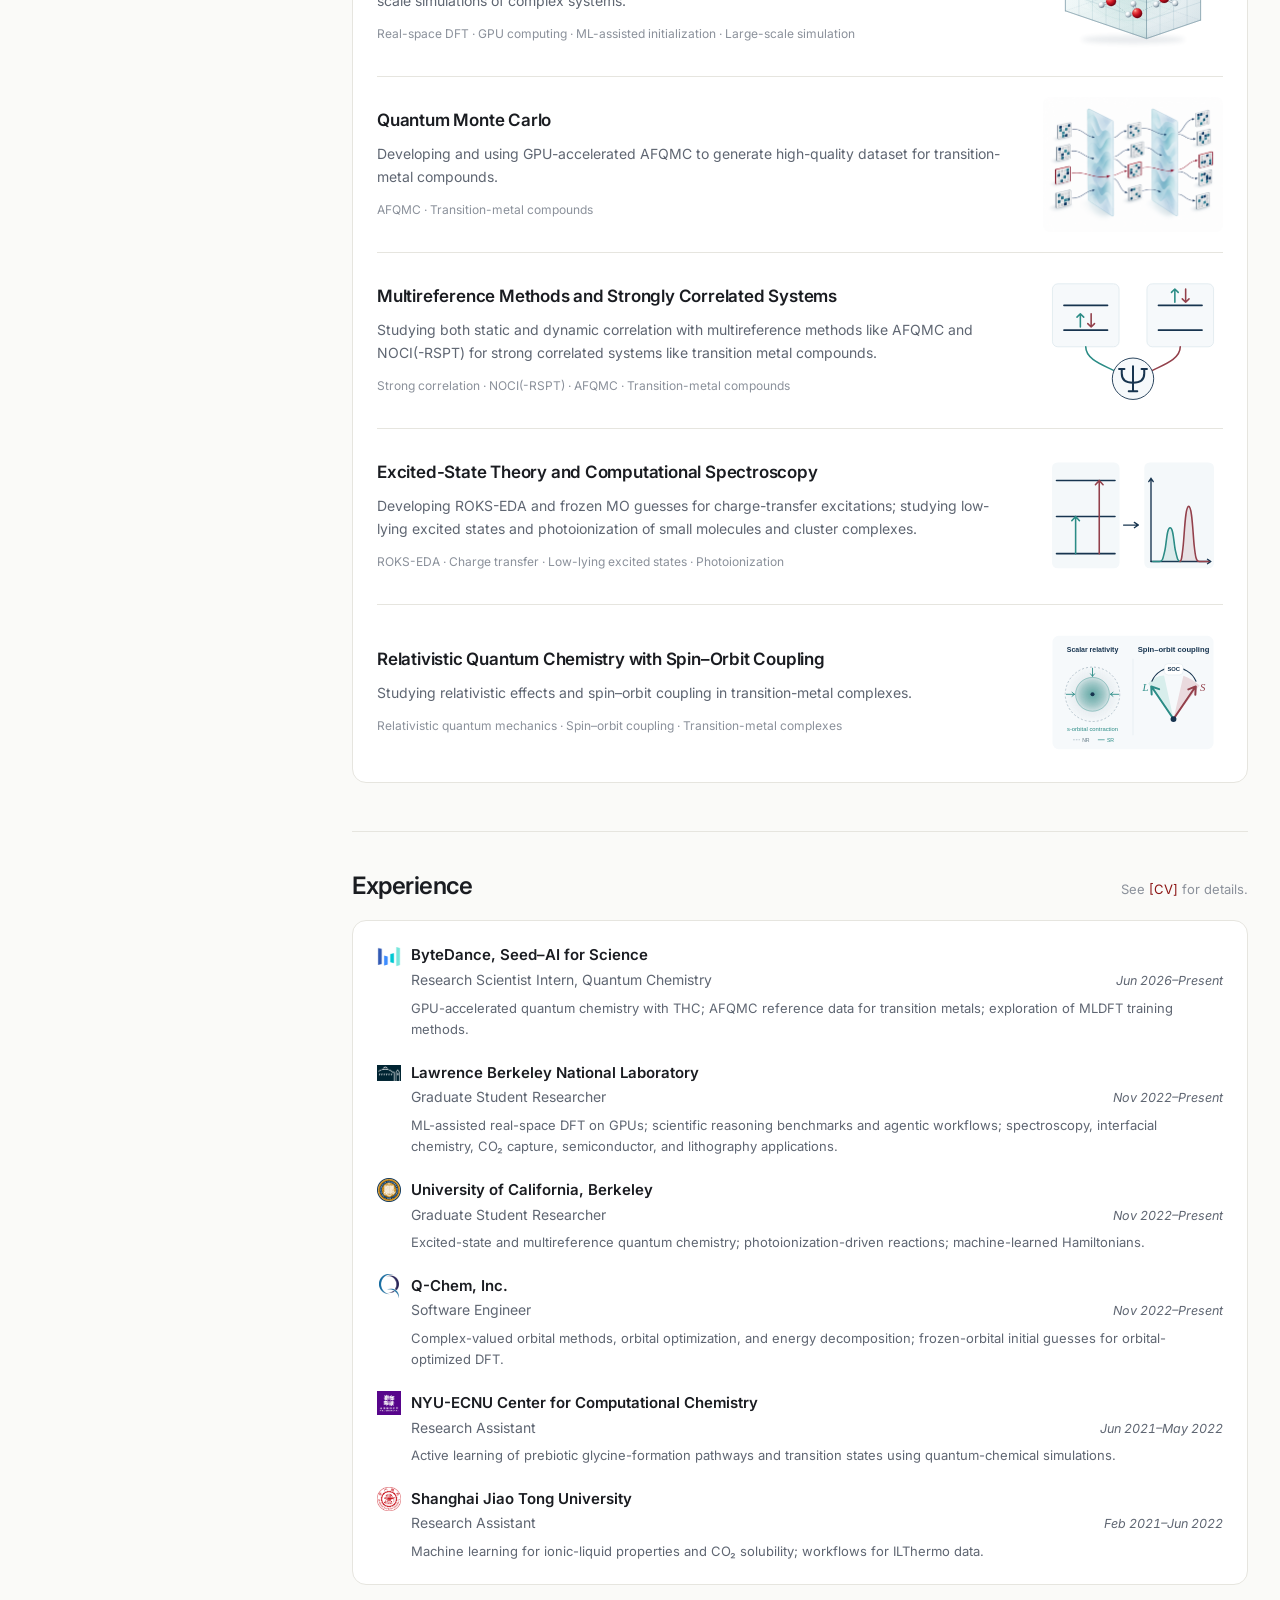
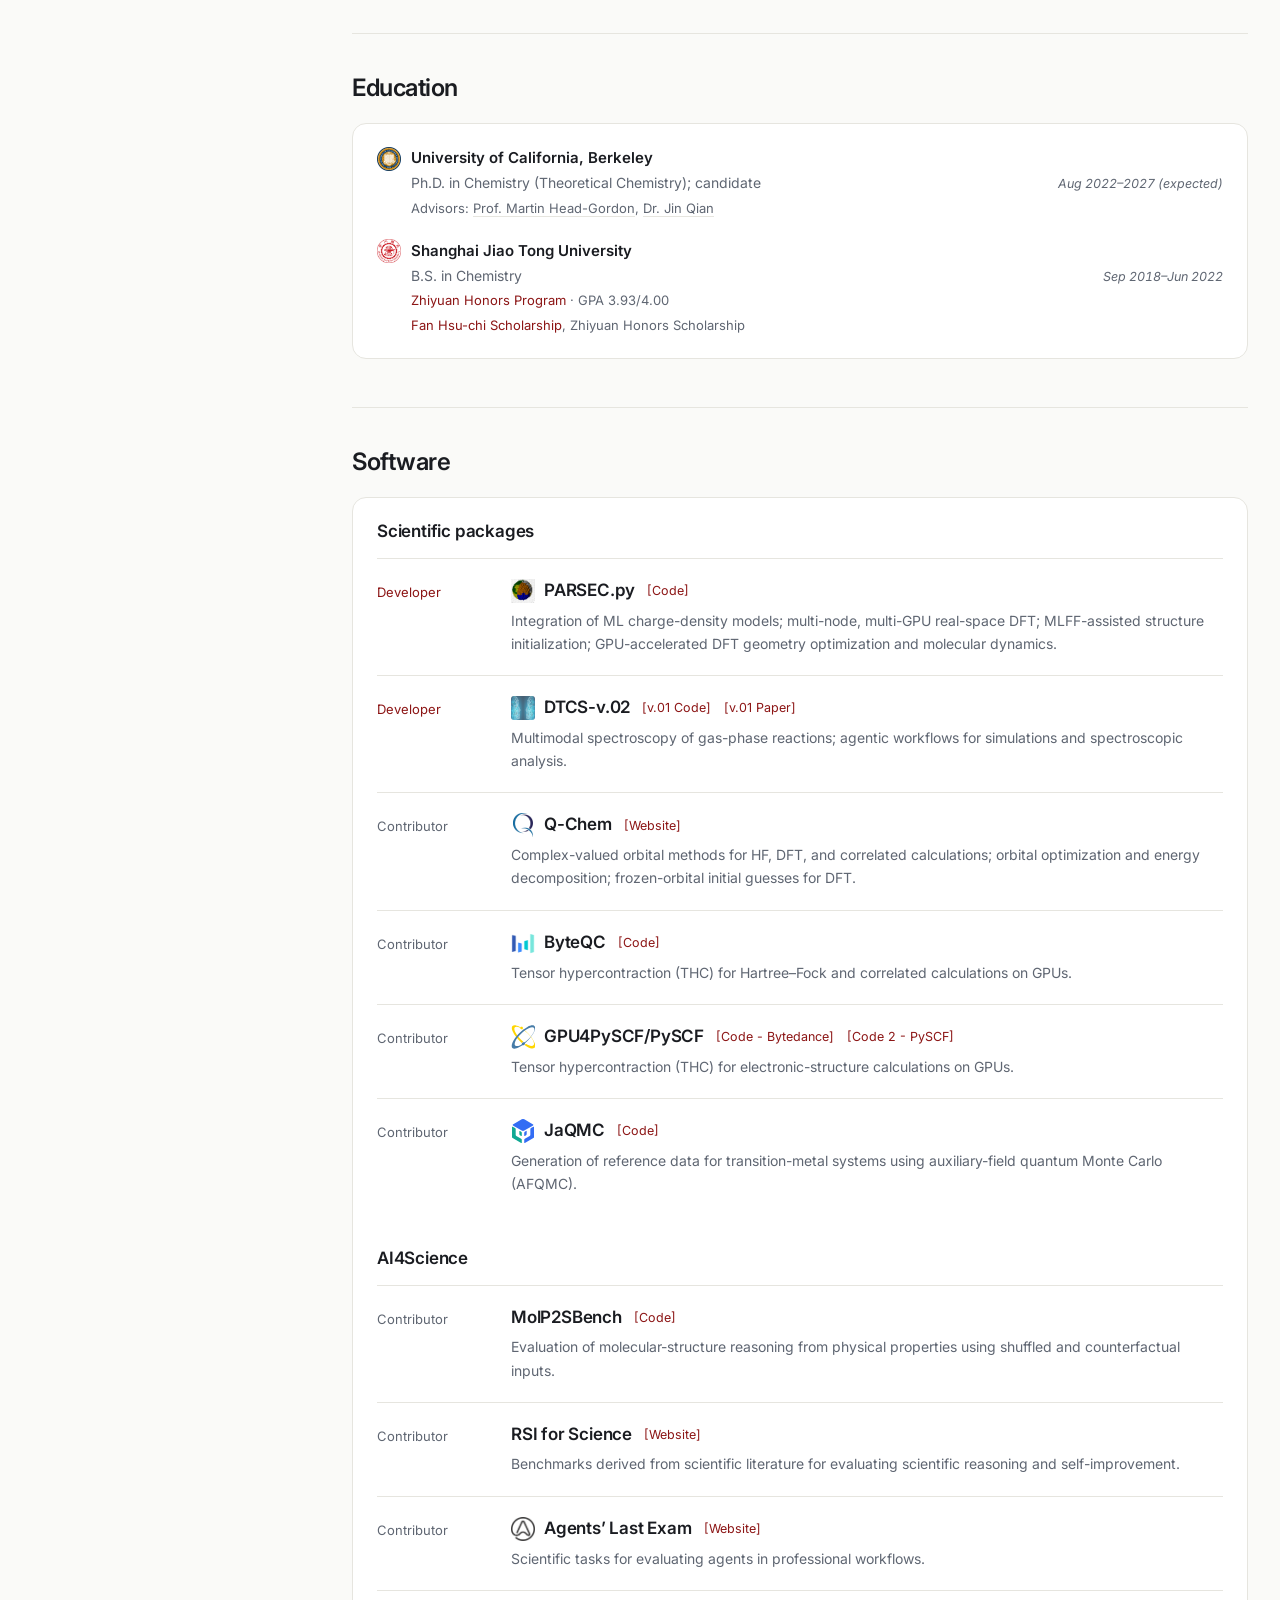
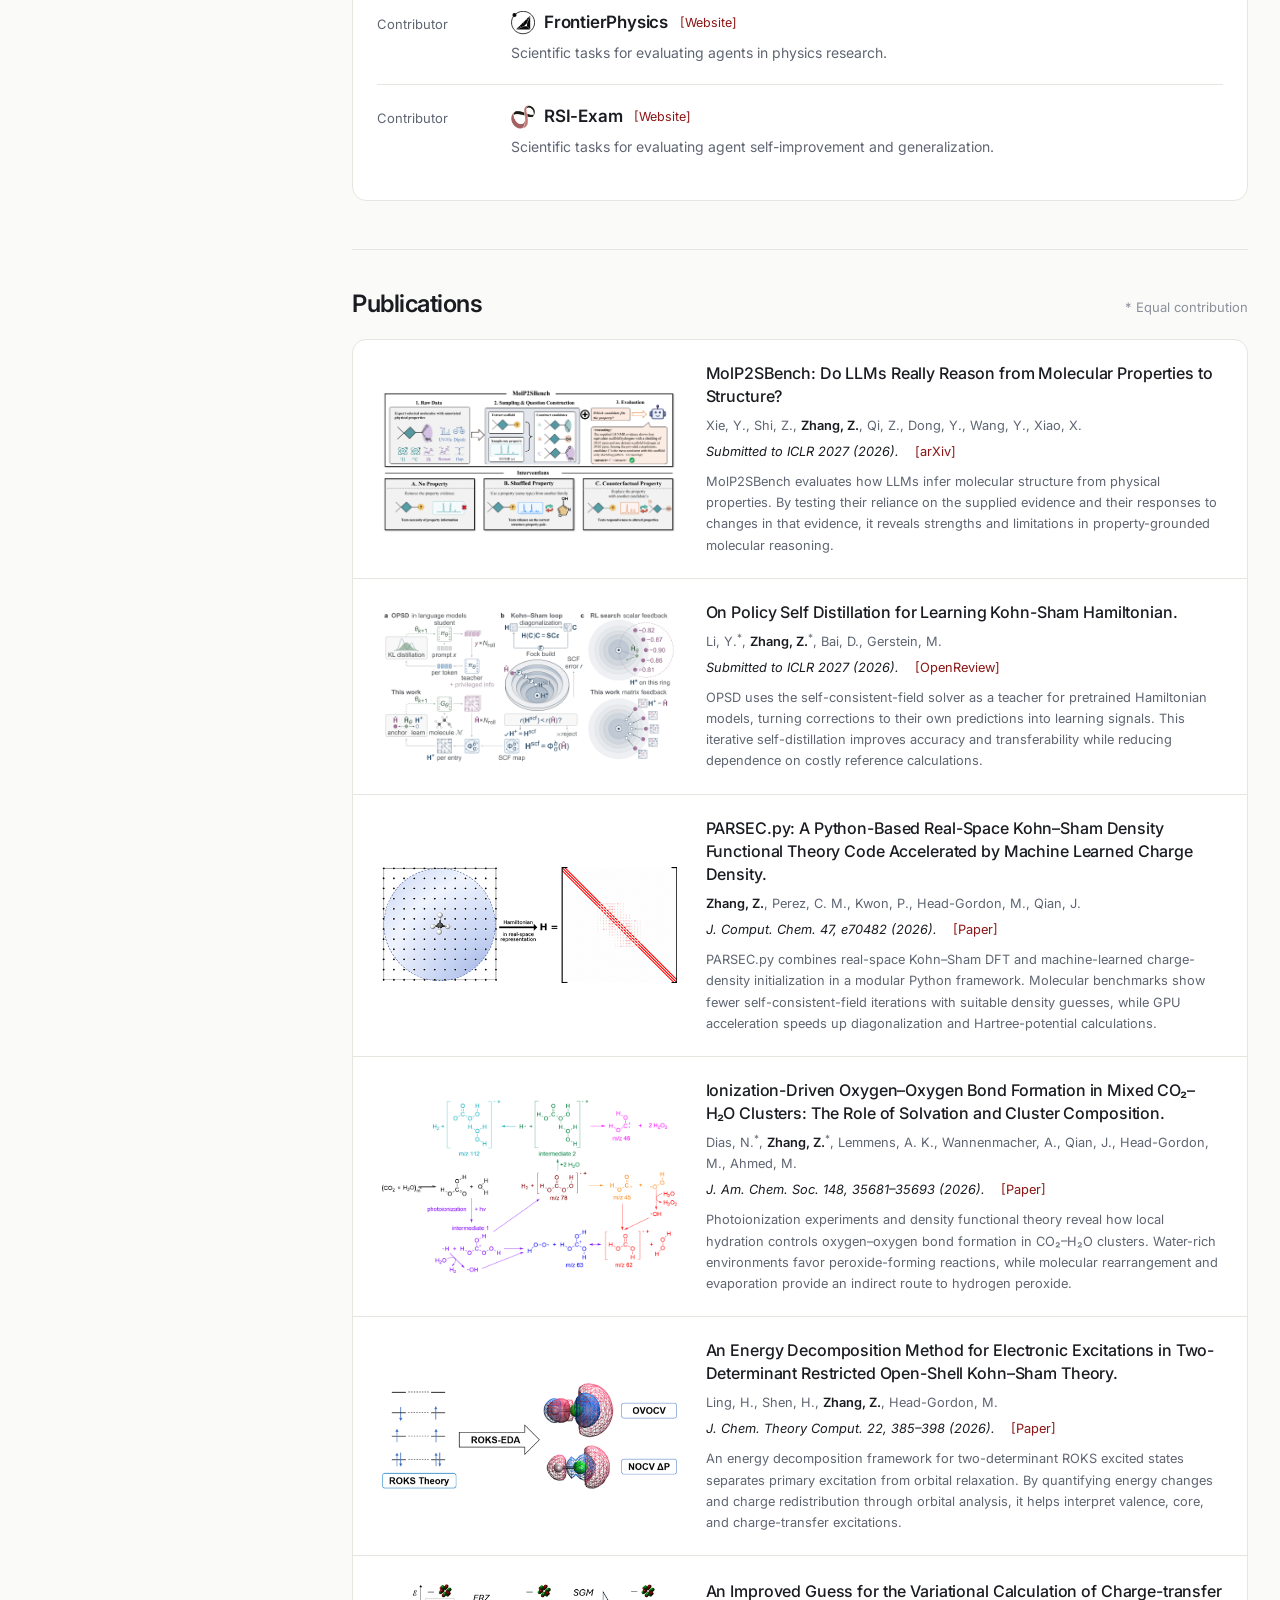
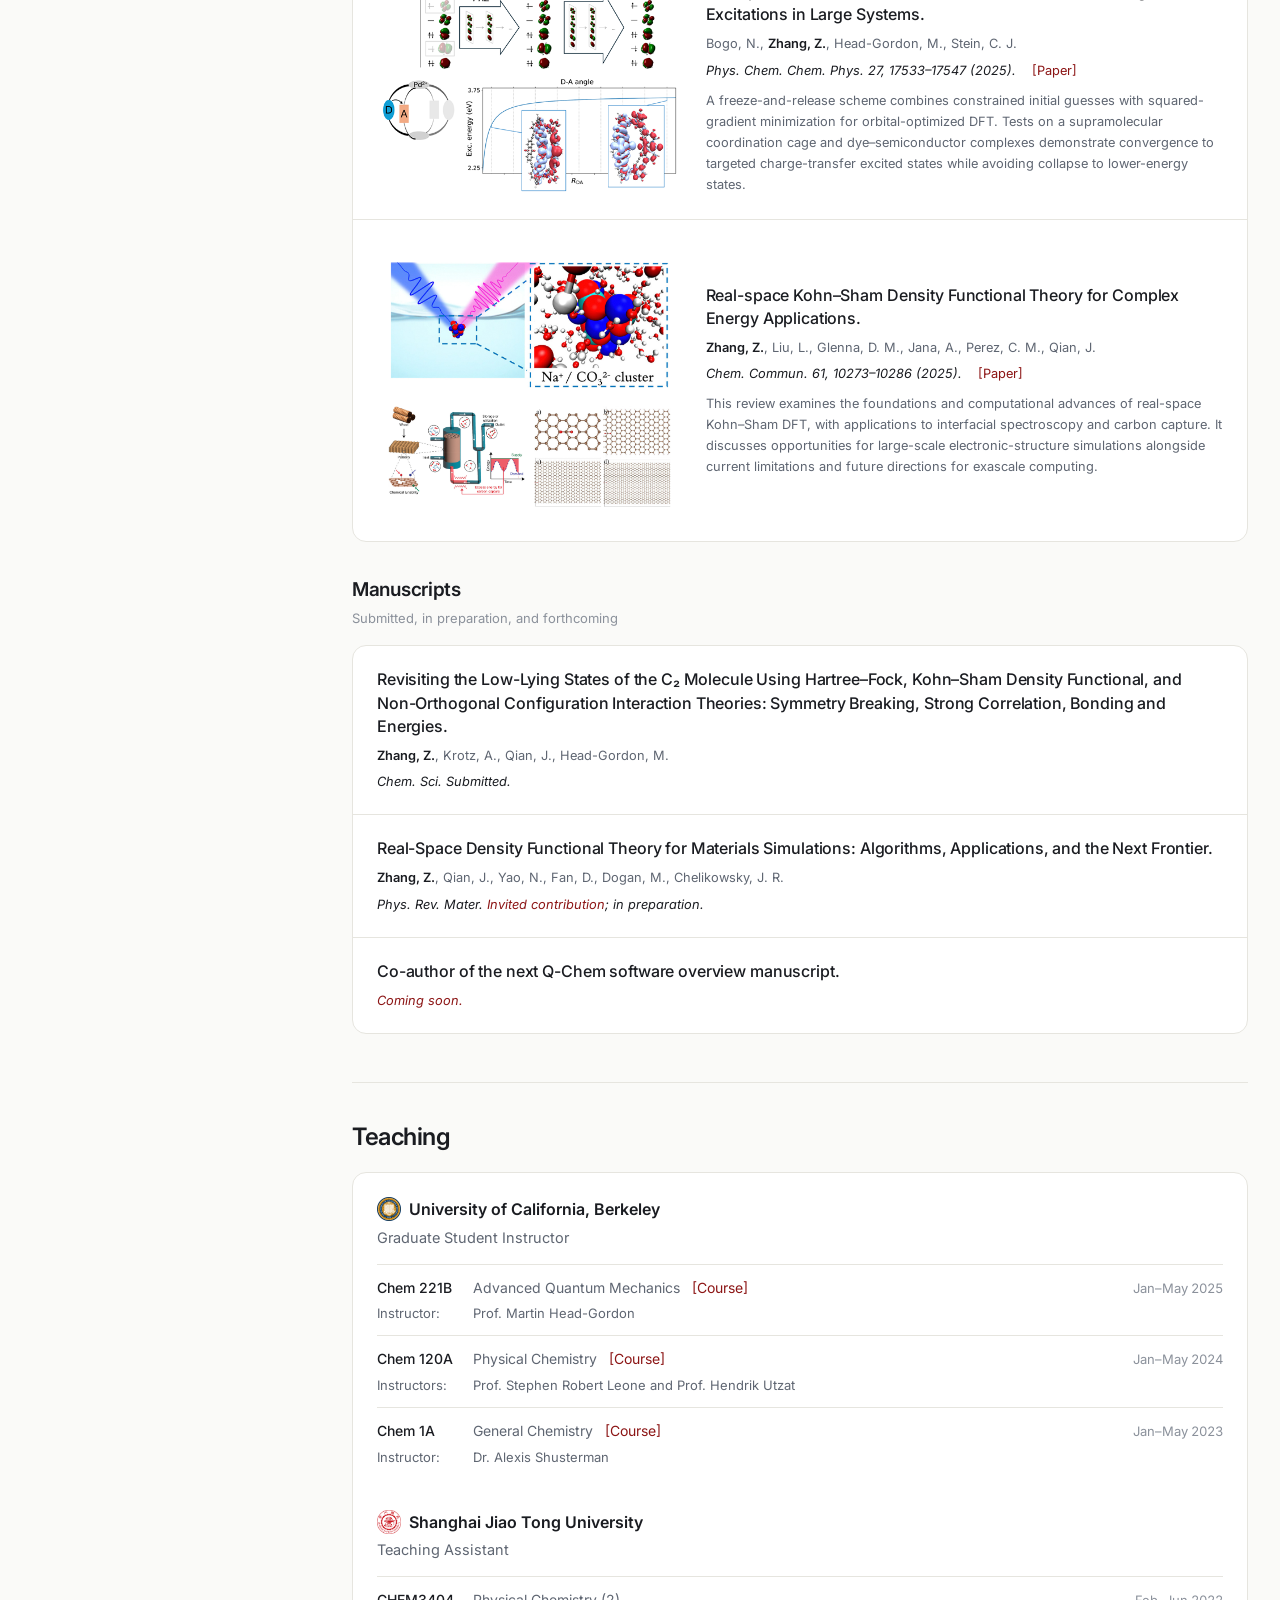
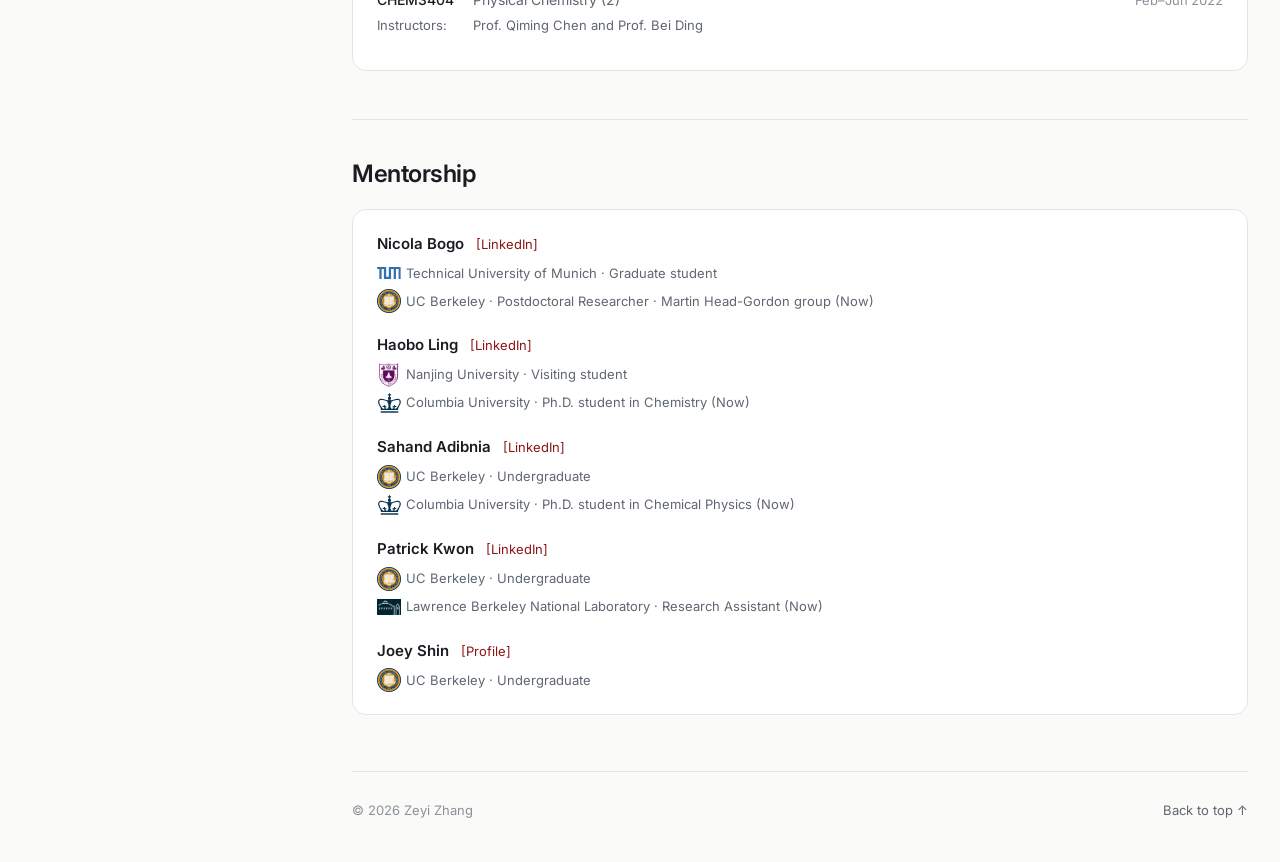
==== commit 7d325521: "Illustrate scalar relativity with spin-orbit coupling" ====
--- a/docs/index.html
+++ b/docs/index.html
@@ -16,4 +16,4 @@
 <link rel="stylesheet" href="assets/style.css?v=06479aba1e3e"><script src="assets/site.js?v=f6a304ff4fd2" defer></script>
 </head><body><a class="skip-link" href="#main">Skip to content</a><header class="topbar"><div class="topbar__inner"><a href="#about" class="topbar__name">Homepage</a><nav class="toc" aria-label="Section navigation"><ol class="toc__list"><li><a href="#about" class="is-active">About Me</a></li><li><a href="#research">Research</a></li><li><a href="#experience">Experience</a></li><li><a href="#education">Education</a></li><li><a href="#software">Software</a></li><li><a href="#publications">Publications</a></li><li><a href="#teaching">Teaching</a></li><li><a href="#mentorship">Mentorship</a></li></ol></nav><nav class="language-switch" data-language="en" aria-label="Language"><a class="language-switch__option" href="./" data-language-target="./" data-language-option="en" hreflang="en" lang="en" aria-current="page" aria-label="English (current language)">EN</a><span class="language-switch__divider" aria-hidden="true">|</span><a class="language-switch__option" href="zh/" data-language-target="zh/" data-language-option="zh" hreflang="zh-CN" lang="zh-CN" aria-label="切换到中文">CN</a></nav><button class="theme-toggle" type="button" aria-pressed="false" aria-label="Switch to dark theme" hidden><svg viewBox="0 0 24 24" fill="none" stroke="currentColor" stroke-width="1.6" stroke-linecap="round" stroke-linejoin="round" aria-hidden="true"><path d="M20.5 13a8.7 8.7 0 0 1-9.5-9.5A9 9 0 1 0 20.5 13Z"/></svg><span>Dark theme</span></button></div></header><div class="shell"><aside class="side" aria-label="Profile and contact information">
 <div class="profile"><img class="profile__avatar" src="assets/portrait.jpg?v=42b3bbb7af89" alt="Zeyi Zhang" width="934" height="1156" fetchpriority="high" decoding="async"><div class="profile__identity"><h1 class="profile__name">Zeyi Zhang</h1><p class="profile__tagline">Ph.D. Candidate in Chemistry<br>University of California, Berkeley<br>Lawrence Berkeley National Laboratory</p></div></div>
-<p class="profile__location">Berkeley, California</p><ul class="links" aria-label="Contact and academic profiles"><li><a href="mailto:zhentan007@berkeley.edu"><svg viewBox="0 0 24 24" fill="none" stroke="currentColor" stroke-width="1.6" stroke-linecap="round" stroke-linejoin="round" aria-hidden="true"><rect x="3" y="5" width="18" height="14" rx="2"/><path d="m3 6 9 7 9-7"/></svg>Email</a></li><li><a href="https://github.com/zeyizhang-berkeley" target="_blank" rel="noopener noreferrer"><svg viewBox="0 0 24 24" fill="none" stroke="currentColor" stroke-width="1.6" stroke-linecap="round" stroke-linejoin="round" aria-hidden="true"><path d="M9 19c-4 1-4-2-6-2m12 5v-4c0-1-.3-2-1-2.5 3-.3 6-1.5 6-6.5 0-1.5-.5-2.5-1.5-3.5.5-1 .5-2.5 0-3.5-2-.5-3.5 1-4 1-2-.5-4-.5-6 0-.5 0-2-1.5-4-1-.5 1-.5 2.5 0 3.5C3.5 6.5 3 7.5 3 9c0 5 3 6.2 6 6.5-.7.5-1 1.5-1 2.5v4"/></svg>GitHub</a></li><li><a href="https://scholar.google.com/citations?user=-k2Zl3sAAAAJ" target="_blank" rel="noopener noreferrer"><svg viewBox="0 0 24 24" fill="none" stroke="currentColor" stroke-width="1.6" stroke-linecap="round" stroke-linejoin="round" aria-hidden="true"><path d="m2 9 10-6 10 6-10 6-10-6Z"/><path d="M6 12v6c4 3 8 3 12 0v-6M22 9v8"/></svg>Google Scholar</a></li><li><a href="https://openreview.net/profile?id=~Zeyi_Zhang3" target="_blank" rel="noopener noreferrer"><svg viewBox="0 0 24 24" fill="none" stroke="currentColor" stroke-width="1.6" stroke-linecap="round" stroke-linejoin="round" aria-hidden="true"><path d="M4 3h13l3 3v15H4V3Z"/><path d="M16 3v5h4M8 12h8M8 16h6"/></svg>OpenReview</a></li><li><a href="https://orcid.org/0009-0006-7067-1469" target="_blank" rel="noopener noreferrer"><svg viewBox="0 0 24 24" fill="none" stroke="currentColor" stroke-width="1.6" stroke-linecap="round" stroke-linejoin="round" aria-hidden="true"><circle cx="12" cy="12" r="9"/><path d="M8 10v7m0-10v.1M12 7h2a5 5 0 0 1 0 10h-2V7Z"/></svg>ORCID</a></li><li><a href="https://www.linkedin.com/in/zeyi-zhang-a92929247/" target="_blank" rel="noopener noreferrer"><svg viewBox="0 0 24 24" fill="none" stroke="currentColor" stroke-width="1.6" stroke-linecap="round" stroke-linejoin="round" aria-hidden="true"><rect x="3" y="3" width="18" height="18" rx="2"/><path d="M7 10v7m0-10v.1M11 17v-7m0 3a3 3 0 0 1 6 0v4"/></svg>LinkedIn</a></li></ul><a href="assets/Zeyi_Zhang_CV.pdf" class="cv-link" target="_blank" rel="noopener noreferrer"><svg viewBox="0 0 24 24" fill="none" stroke="currentColor" stroke-width="1.6" stroke-linecap="round" stroke-linejoin="round" aria-hidden="true"><path d="M14 2H5v20h14V7l-5-5Z"/><path d="M14 2v6h5M8 12h8M8 16h8"/></svg>View CV</a></aside><main class="main" id="main"><section class="section intro" id="about" aria-labelledby="about-title"><div class="section__head"><h2 id="about-title">About Me</h2></div><p>I’m a theoretical chemistry Ph.D. candidate at <strong>UC Berkeley</strong> and <strong>Lawrence Berkeley National Laboratory</strong>, co-advised by <a class="person" href="https://mhggroupberkeley.com/members/" target="_blank" rel="noopener noreferrer">Prof. Martin Head-Gordon</a> and <a class="person" href="https://qiangrouppage.lbl.gov/people" target="_blank" rel="noopener noreferrer">Dr. Jin Qian</a>, and a Research Scientist Intern at <a href="https://seed.bytedance.com/en/" target="_blank" rel="noopener noreferrer">ByteDance Seed–AI for Science</a>.</p><p class="intro__lead">I bridge quantum chemistry and AI to make molecular simulation more practical.</p><p>My AI for science research spans machine-learned Hamiltonians, densities and force fields, scientific benchmarks for LLMs, and agentic workflows linking simulations with spectroscopy.</p><p>My quantum chemistry research combines GPU computing, real-space DFT, quantum Monte Carlo, and multireference methods to study strong correlation, excited states, and spectroscopy.</p><p>For details, see <a href="#research">Research</a>, <a href="#software">Software</a>, and my <a href="assets/Zeyi_Zhang_CV.pdf" target="_blank" rel="noopener noreferrer">CV</a>.</p></section><section class="section " id="research" aria-labelledby="research-title"><div class="section__head"><h2 id="research-title">Research</h2></div><div class="research-group section-panel" aria-labelledby="ai-for-science-title"><h3 id="ai-for-science-title">AI for Science</h3><div class="projects"><article class="project project--with-figure" id="machine-learning"><figure class="project__figure"><img src="assets/research/machine-learning-sourced.svg" alt="A source-verified methane model linked to a symmetric Hamiltonian matrix and an iterative feedback loop." width="800" height="600" loading="lazy" decoding="async"></figure><div class="project__body"><h4>Machine Learning for Electronic Structure</h4><p>Developing machine-learned Hamiltonians with SCF feedback, using learned densities to reduce SCF iterations and ML force-field preoptimization to accelerate DFT geometry optimization.</p><p class="project__keywords">ML Hamiltonians · SCF self-distillation · ML densities · ML force fields</p></div></article><article class="project project--with-figure" id="scientific-benchmarks"><figure class="project__figure"><img src="assets/research/scientific-benchmarks-sourced.svg" alt="Scientific evidence cards, a source-verified methane model, and an evaluation checklist illustrate molecular reasoning benchmarks." width="800" height="600" loading="lazy" decoding="async"></figure><div class="project__body"><h4>Scientific Benchmarks for LLMs</h4><p>Evaluating molecular-structure inference with shuffled and counterfactual inputs, benchmarking LLM reasoning about reaction mechanisms, transition states, and synthesis, and contributing tasks to scientific-agent benchmarks.</p><p class="project__keywords">Scientific reasoning · LLM evaluation</p></div></article><article class="project project--with-figure" id="spectroscopy"><figure class="project__figure"><img src="assets/research/spectroscopy-sourced.svg" alt="A source-verified methane model, computing resources, and a schematic spectrum form an automated scientific workflow." width="800" height="600" loading="lazy" decoding="async"></figure><div class="project__body"><h4>Agentic AI Workflows</h4><p>Automating structure preparation, simulations, HPC execution, and multimodal spectroscopic analysis from natural-language instructions, connecting theory and experiment through a digital twin for gas-phase reactions.</p><p class="project__keywords">Agentic AI · Scientific workflows · Digital twins · Multimodal spectroscopy</p></div></article></div></div><div class="research-group section-panel" aria-labelledby="quantum-chemistry-title"><h3 id="quantum-chemistry-title">Quantum Chemistry</h3><div class="projects"><article class="project project--with-figure" id="quantum-simulation"><figure class="project__figure"><img src="assets/research/quantum-simulation-unlabeled-v2.svg" alt="A published carbon dioxide on graphene model beside a GPU schematic, with the original panel label removed." width="800" height="600" loading="lazy" decoding="async"></figure><div class="project__body"><h4>GPU-Accelerated Quantum Chemistry</h4><p>Accelerating THC, AFQMC, and real-space DFT on GPUs for large-scale gas- (molecular) and condensed-phase (periodic) simulations.</p><p class="project__keywords">GPU computing · THC · AFQMC · Real-space DFT · gas/condensed phase</p></div></article><article class="project project--with-figure" id="real-space-dft"><figure class="project__figure"><img src="assets/research/real-space-dft-water-cluster-v6.svg" alt="A six-water molecular cluster inside a wide rectangular real-space grid, with small white hydrogen spheres and dashed intermolecular hydrogen bonds." width="800" height="600" loading="lazy" decoding="async"></figure><div class="project__body"><h4>Real-Space Kohn–Sham DFT</h4><p>Combining GPU acceleration, ML-density SCF guesses, and MLFF geometry guesses for large-scale simulations of complex systems.</p><p class="project__keywords">Real-space DFT · GPU computing · ML-assisted initialization · Large-scale simulation</p></div></article><article class="project project--with-figure" id="quantum-monte-carlo-research"><figure class="project__figure"><img src="assets/research/quantum-monte-carlo-research-v1.png" alt="Electronic-state walkers propagate through sampled auxiliary fields in a conceptual quantum Monte Carlo illustration." width="1448" height="1086" loading="lazy" decoding="async"></figure><div class="project__body"><h4>Quantum Monte Carlo</h4><p>Developing and using GPU-accelerated AFQMC to generate high-quality dataset for transition-metal compounds.</p><p class="project__keywords">AFQMC · Transition-metal compounds</p></div></article><article class="project project--with-figure" id="strong-correlation"><figure class="project__figure"><img src="assets/research/strong-correlation-schematic.svg" alt="Two opposite-spin paired electronic configurations combine in a multiconfigurational wavefunction." width="800" height="600" loading="lazy" decoding="async"></figure><div class="project__body"><h4>Multireference Methods and Strongly Correlated Systems</h4><p>Studying both static and dynamic correlation with multireference methods like AFQMC and NOCI(-RSPT) for strong correlated systems like transition metal compounds.</p><p class="project__keywords">Strong correlation · NOCI(-RSPT) · AFQMC · Transition-metal compounds</p></div></article><article class="project project--with-figure" id="excited-states"><figure class="project__figure"><img src="assets/research/excited-states-original-v2.svg" alt="Two electronic transitions from a ground state to excited states correspond to two schematic absorption peaks, with photon energy increasing to the right." width="800" height="600" loading="lazy" decoding="async"></figure><div class="project__body"><h4>Excited-State Theory and Computational Spectroscopy</h4><p>Developing ROKS-EDA and frozen MO guesses for charge-transfer excitations; studying low-lying excited states and photoionization of small molecules and cluster complexes.</p><p class="project__keywords">ROKS-EDA · Charge transfer · Low-lying excited states · Photoionization</p></div></article><article class="project project--with-figure" id="relativistic-quantum-chemistry"><figure class="project__figure"><img src="assets/research/spin-orbit-coupling.svg" alt="Orbital angular momentum L and spin S connected by a symbolic spin–orbit interaction." width="800" height="600" loading="lazy" decoding="async"></figure><div class="project__body"><h4>Relativistic Quantum Chemistry and Spin–Orbit Coupling</h4><p>Studying relativistic effects and spin–orbit coupling in transition-metal complexes.</p><p class="project__keywords">Relativistic quantum mechanics · Spin–orbit coupling · Transition-metal complexes</p></div></article></div></div></section><section class="section " id="experience" aria-labelledby="experience-title"><div class="section__head"><h2 id="experience-title">Experience</h2><p class="section__note">See <a href="assets/Zeyi_Zhang_CV.pdf" target="_blank" rel="noopener noreferrer">[CV]</a> for details.</p></div><div class="section-panel"><ol class="affiliations"><li class="affiliation" id="bytedance"><div class="affiliation__logo"><img src="assets/institutions/bytedance.png" alt="" width="24" height="24" loading="lazy" decoding="async"></div><div class="affiliation__body"><h3><a href="https://seed.bytedance.com/en/" target="_blank" rel="noopener noreferrer">ByteDance, Seed–AI for Science</a></h3><div class="affiliation__role-date"><p class="exp__role">Research Scientist Intern, Quantum Chemistry</p><p class="exp__date">Jun 2026–Present</p></div><p class="exp__summary">GPU-accelerated quantum chemistry with THC; AFQMC reference data for transition metals; exploration of MLDFT training methods.</p></div></li><li class="affiliation" id="lbnl"><div class="affiliation__logo"><img src="assets/institutions/berkeley-lab.png" alt="" width="24" height="24" loading="lazy" decoding="async"></div><div class="affiliation__body"><h3>Lawrence Berkeley National Laboratory</h3><div class="affiliation__role-date"><p class="exp__role">Graduate Student Researcher</p><p class="exp__date">Nov 2022–Present</p></div><p class="exp__summary">ML-assisted real-space DFT on GPUs; scientific reasoning benchmarks and agentic workflows; spectroscopy, interfacial chemistry, CO₂ capture, semiconductor, and lithography applications.</p></div></li><li class="affiliation" id="berkeley"><div class="affiliation__logo"><img src="assets/institutions/berkeley.png" alt="" width="24" height="24" loading="lazy" decoding="async"></div><div class="affiliation__body"><h3>University of California, Berkeley</h3><div class="affiliation__role-date"><p class="exp__role">Graduate Student Researcher</p><p class="exp__date">Nov 2022–Present</p></div><p class="exp__summary">Excited-state and multireference quantum chemistry; photoionization-driven reactions; machine-learned Hamiltonians.</p></div></li><li class="affiliation" id="qchem"><div class="affiliation__logo"><img src="assets/institutions/qchem.png" alt="" width="24" height="24" loading="lazy" decoding="async"></div><div class="affiliation__body"><h3><a href="https://www.q-chem.com/" target="_blank" rel="noopener noreferrer">Q-Chem, Inc.</a></h3><div class="affiliation__role-date"><p class="exp__role">Software Engineer</p><p class="exp__date">Nov 2022–Present</p></div><p class="exp__summary">Complex-valued orbital methods, orbital optimization, and energy decomposition; frozen-orbital initial guesses for orbital-optimized DFT.</p></div></li><li class="affiliation" id="nyu-ecnu"><div class="affiliation__logo"><img src="assets/institutions/nyu-shanghai.png" alt="" width="24" height="24" loading="lazy" decoding="async"></div><div class="affiliation__body"><h3><a href="https://research.shanghai.nyu.edu/chemistry" target="_blank" rel="noopener noreferrer">NYU-ECNU Center for Computational Chemistry</a></h3><div class="affiliation__role-date"><p class="exp__role">Research Assistant</p><p class="exp__date">Jun 2021–May 2022</p></div><p class="exp__summary">Active learning of prebiotic glycine-formation pathways and transition states using quantum-chemical simulations.</p></div></li><li class="affiliation" id="sjtu"><div class="affiliation__logo"><img src="assets/institutions/sjtu.png" alt="" width="24" height="24" loading="lazy" decoding="async"></div><div class="affiliation__body"><h3>Shanghai Jiao Tong University</h3><div class="affiliation__role-date"><p class="exp__role">Research Assistant</p><p class="exp__date">Feb 2021–Jun 2022</p></div><p class="exp__summary">Machine learning for ionic-liquid properties and CO₂ solubility; workflows for ILThermo data.</p></div></li></ol></div></section><section class="section " id="education" aria-labelledby="education-title"><div class="section__head"><h2 id="education-title">Education</h2></div><div class="section-panel"><ol class="affiliations"><li class="affiliation"><div class="affiliation__logo"><img src="assets/institutions/berkeley.png" alt="" width="24" height="24" loading="lazy" decoding="async"></div><div class="affiliation__body"><h3>University of California, Berkeley</h3><div class="affiliation__role-date"><p class="exp__role">Ph.D. in Chemistry (Theoretical Chemistry); candidate</p><p class="exp__date">Aug 2022–2027 (expected)</p></div><p class="exp__meta">Advisors: <a href="https://mhggroupberkeley.com/members/" class="person" target="_blank" rel="noopener noreferrer">Prof. Martin Head-Gordon</a>, <a href="https://qiangrouppage.lbl.gov/people" class="person" target="_blank" rel="noopener noreferrer">Dr. Jin Qian</a></p></div></li><li class="affiliation"><div class="affiliation__logo"><img src="assets/institutions/sjtu.png" alt="" width="24" height="24" loading="lazy" decoding="async"></div><div class="affiliation__body"><h3>Shanghai Jiao Tong University</h3><div class="affiliation__role-date"><p class="exp__role">B.S. in Chemistry</p><p class="exp__date">Sep 2018–Jun 2022</p></div><p class="exp__meta"><a href="https://en.zhiyuan.sjtu.edu.cn/" target="_blank" rel="noopener noreferrer">Zhiyuan Honors Program</a> · GPA 3.93/4.00</p><p class="exp__meta"><a href="http://fanhsuchischolars.org.cn/" target="_blank" rel="noopener noreferrer">Fan Hsu-chi Scholarship</a>, Zhiyuan Honors Scholarship</p></div></li></ol></div></section><section class="section " id="software" aria-labelledby="software-title"><div class="section__head"><h2 id="software-title">Software</h2></div><div class="section-panel"><div class="software-group" id="scientific-packages"><h3>Scientific packages</h3><ol class="software-list"><li class="software__item" id="parsec-software"><p class="software__role software__role--developer">Developer</p><div class="software__body"><h4><span class="software__name"><span class="brand-logo brand-logo--parsec" aria-hidden="true"><img src="assets/logos/parsec.png" alt="" loading="lazy" decoding="async"></span>PARSEC.py</span> <span class="software__resources"><a href="https://github.com/QianGroupPage/PARSEC.py" target="_blank" rel="noopener noreferrer">[Code]</a></span></h4><p class="software__description">Integration of ML charge-density models; multi-node, multi-GPU real-space DFT; MLFF-assisted structure initialization; GPU-accelerated DFT geometry optimization and molecular dynamics.</p></div></li><li class="software__item" id="digital-twin"><p class="software__role software__role--developer">Developer</p><div class="software__body"><h4><span class="software__name"><span class="brand-logo brand-logo--dtcs" aria-hidden="true"><img src="assets/logos/dtcs.png" alt="" loading="lazy" decoding="async"></span>DTCS-v.02</span> <span class="software__resources"><a href="https://github.com/QianGroupPage/DTCS-v.01" target="_blank" rel="noopener noreferrer">[v.01 Code]</a> <a href="https://www.nature.com/articles/s43588-025-00857-y" target="_blank" rel="noopener noreferrer">[v.01 Paper]</a></span></h4><p class="software__description">Multimodal spectroscopy of gas-phase reactions; agentic workflows for simulations and spectroscopic analysis.</p></div></li><li class="software__item" id="qchem-software"><p class="software__role">Contributor</p><div class="software__body"><h4><span class="software__name"><span class="brand-logo" aria-hidden="true"><img src="assets/institutions/qchem.png" alt="" loading="lazy" decoding="async"></span>Q-Chem</span> <span class="software__resources"><a href="https://www.q-chem.com/" target="_blank" rel="noopener noreferrer">[Website]</a></span></h4><p class="software__description">Complex-valued orbital methods for HF, DFT, and correlated calculations; orbital optimization and energy decomposition; frozen-orbital initial guesses for DFT.</p></div></li><li class="software__item" id="gpu-quantum-chemistry"><p class="software__role">Contributor</p><div class="software__body"><h4><span class="software__name"><span class="brand-logo" aria-hidden="true"><img src="assets/institutions/bytedance.png" alt="" loading="lazy" decoding="async"></span>ByteQC</span> <span class="software__resources"><a href="https://github.com/bytedance/byteqc" target="_blank" rel="noopener noreferrer">[Code]</a></span></h4><p class="software__description">Tensor hypercontraction (THC) for Hartree–Fock and correlated calculations on GPUs.</p></div></li><li class="software__item" id="gpu4pyscf-software"><p class="software__role">Contributor</p><div class="software__body"><h4><span class="software__name"><span class="brand-logo brand-logo--pyscf" aria-hidden="true"><img src="assets/logos/pyscf.svg" alt="" loading="lazy" decoding="async"></span>GPU4PySCF/PySCF</span> <span class="software__resources"><a href="https://github.com/bytedance/gpu4pyscf" target="_blank" rel="noopener noreferrer">[Code - Bytedance]</a> <a href="https://github.com/pyscf/gpu4pyscf" target="_blank" rel="noopener noreferrer">[Code 2 - PySCF]</a></span></h4><p class="software__description">Tensor hypercontraction (THC) for electronic-structure calculations on GPUs.</p></div></li><li class="software__item" id="quantum-monte-carlo"><p class="software__role">Contributor</p><div class="software__body"><h4><span class="software__name"><span class="brand-logo" aria-hidden="true"><img src="assets/logos/jaqmc.svg" alt="" loading="lazy" decoding="async"></span>JaQMC</span> <span class="software__resources"><a href="https://github.com/bytedance/jaqmc" target="_blank" rel="noopener noreferrer">[Code]</a></span></h4><p class="software__description">Generation of reference data for transition-metal systems using auxiliary-field quantum Monte Carlo (AFQMC).</p></div></li></ol></div><div class="software-group" id="rsi-science"><h3>AI4Science</h3><ol class="software-list"><li class="software__item" id="molp2sbench-software"><p class="software__role">Contributor</p><div class="software__body"><h4><span class="software__name">MolP2SBench</span> <span class="software__resources"><a href="https://github.com/DUAL-Xiao/MolP2SBench" target="_blank" rel="noopener noreferrer">[Code]</a></span></h4><p class="software__description">Evaluation of molecular-structure reasoning from physical properties using shuffled and counterfactual inputs.</p></div></li><li class="software__item" id="rsi-for-science-software"><p class="software__role">Contributor</p><div class="software__body"><h4><span class="software__name">RSI for Science</span> <span class="software__resources"><a href="https://rsi4science.org/" target="_blank" rel="noopener noreferrer">[Website]</a></span></h4><p class="software__description">Benchmarks derived from scientific literature for evaluating scientific reasoning and self-improvement.</p></div></li><li class="software__item" id="agents-last-exam-software"><p class="software__role">Contributor</p><div class="software__body"><h4><span class="software__name"><span class="brand-logo" aria-hidden="true"><img src="assets/logos/agents-last-exam-logo.png" alt="" loading="lazy" decoding="async"></span>Agents’ Last Exam</span> <span class="software__resources"><a href="https://agents-last-exam.org/" target="_blank" rel="noopener noreferrer">[Website]</a></span></h4><p class="software__description">Scientific tasks for evaluating agents in professional workflows.</p></div></li><li class="software__item" id="frontierphysics-software"><p class="software__role">Contributor</p><div class="software__body"><h4><span class="software__name"><span class="brand-logo" aria-hidden="true"><img src="assets/logos/frontierphysics-icon.svg" alt="" loading="lazy" decoding="async"></span>FrontierPhysics</span> <span class="software__resources"><a href="https://www.benchflow.ai/frontierphysics" target="_blank" rel="noopener noreferrer">[Website]</a></span></h4><p class="software__description">Scientific tasks for evaluating agents in physics research.</p></div></li><li class="software__item" id="rsi-exam-software"><p class="software__role">Contributor</p><div class="software__body"><h4><span class="software__name"><span class="brand-logo" aria-hidden="true"><img src="assets/logos/rsi-exam-logo.png" alt="" loading="lazy" decoding="async"></span>RSI-Exam</span> <span class="software__resources"><a href="https://rsi-exam.ai/index.html" target="_blank" rel="noopener noreferrer">[Website]</a></span></h4><p class="software__description">Scientific tasks for evaluating agent self-improvement and generalization.</p></div></li></ol></div></div></section><section class="section " id="publications" aria-labelledby="publications-title"><div class="section__head"><h2 id="publications-title">Publications</h2><p class="section__note">* Equal contribution</p></div><div class="pubs"><article class="pub pub--with-figure" id="paper-1" aria-label="Work 1"><figure class="pub__figure"><button class="pub__figure-link" type="button" data-figure-src="assets/papers/molp2s-figure1-vector.svg?v=fef65d4d7ade" aria-haspopup="dialog" aria-controls="figure-lightbox" title="Enlarge figure" aria-label="Enlarge figure for MolP2SBench: Do LLMs Really Reason from Molecular Properties to Structure?"><img src="assets/papers/molp2s-figure1.png" alt="MolP2SBench workflow and property interventions for molecular structure reasoning." width="1244" height="638" loading="lazy" decoding="async"></button></figure><div class="pub__body"><h3>MolP2SBench: Do LLMs Really Reason from Molecular Properties to Structure?</h3><p class="pub__authors">Xie, Y., Shi, Z., <strong>Zhang, Z.</strong>, Qi, Z., Dong, Y., Wang, Y., Xiao, X.</p><p class="pub__citation">Submitted to ICLR 2027 (2026). <span class="pub__resources"><a href="https://arxiv.org/html/2610.12522v1" target="_blank" rel="noopener noreferrer">[arXiv]</a></span></p><p class="pub__summary">MolP2SBench evaluates how LLMs infer molecular structure from physical properties. By testing their reliance on the supplied evidence and their responses to changes in that evidence, it reveals strengths and limitations in property-grounded molecular reasoning.</p></div></article><article class="pub pub--with-figure" id="paper-2" aria-label="Work 2"><figure class="pub__figure"><button class="pub__figure-link" type="button" data-figure-src="assets/papers/opsd-figure1-vector.svg?v=9e684137e18c" aria-haspopup="dialog" aria-controls="figure-lightbox" title="Enlarge figure" aria-label="Enlarge figure for On Policy Self Distillation for Learning Kohn-Sham Hamiltonian."><img src="assets/papers/opsd-figure1.png" alt="On-policy self-distillation learns Hamiltonians from dense SCF corrections." width="1400" height="740" loading="lazy" decoding="async"></button></figure><div class="pub__body"><h3>On Policy Self Distillation for Learning Kohn-Sham Hamiltonian.</h3><p class="pub__authors">Li, Y.<sup>*</sup>, <strong>Zhang, Z.</strong><sup>*</sup>, Bai, D., Gerstein, M.</p><p class="pub__citation">Submitted to ICLR 2027 (2026). <span class="pub__resources"><a href="https://openreview.net/forum?id=l3ZCZaRFKC" target="_blank" rel="noopener noreferrer">[OpenReview]</a></span></p><p class="pub__summary">OPSD uses the self-consistent-field solver as a teacher for pretrained Hamiltonian models, turning corrections to their own predictions into learning signals. This iterative self-distillation improves accuracy and transferability while reducing dependence on costly reference calculations.</p></div></article><article class="pub pub--with-figure" id="paper-3" aria-label="Work 3"><figure class="pub__figure"><button class="pub__figure-link" type="button" data-figure-src="assets/papers/realspace-graphical-abstract-highres.png?v=37460c89ecfc" aria-haspopup="dialog" aria-controls="figure-lightbox" title="Enlarge figure" aria-label="Enlarge figure for PARSEC.py: A Python-Based Real-Space Kohn–Sham Density Functional Theory Code Accelerated by Machine Learned Charge Density."><img src="assets/papers/realspace-graphical-abstract.png" alt="Real-space grid representation of a molecule and the sparsity pattern of its Kohn–Sham Hamiltonian; graphical abstract from the Real-space KS-DFT review." width="520" height="204" loading="lazy" decoding="async"></button></figure><div class="pub__body"><h3>PARSEC.py: A Python-Based Real-Space Kohn–Sham Density Functional Theory Code Accelerated by Machine Learned Charge Density.</h3><p class="pub__authors"><strong>Zhang, Z.</strong>, Perez, C. M., Kwon, P., Head-Gordon, M., Qian, J.</p><p class="pub__citation">J. Comput. Chem. 47, e70482 (2026). <span class="pub__resources"><a href="https://doi.org/10.1002/jcc.70482" target="_blank" rel="noopener noreferrer">[Paper]</a></span></p><p class="pub__summary">PARSEC.py combines real-space Kohn–Sham DFT and machine-learned charge-density initialization in a modular Python framework. Molecular benchmarks show fewer self-consistent-field iterations with suitable density guesses, while GPU acceleration speeds up diagonalization and Hartree-potential calculations.</p></div></article><article class="pub pub--with-figure" id="paper-4" aria-label="Work 4"><figure class="pub__figure"><button class="pub__figure-link" type="button" data-figure-src="assets/papers/photoionization-figure1.png" aria-haspopup="dialog" aria-controls="figure-lightbox" title="Enlarge figure" aria-label="Enlarge figure for Ionization-Driven Oxygen–Oxygen Bond Formation in Mixed CO₂–H₂O Clusters: The Role of Solvation and Cluster Composition."><img src="assets/papers/photoionization-figure1.png" alt="Reaction pathways and ion products following photoionization of mixed carbon dioxide–water clusters, including oxygen–oxygen bond formation and hydrogen peroxide products." width="1500" height="883" loading="lazy" decoding="async"></button></figure><div class="pub__body"><h3>Ionization-Driven Oxygen–Oxygen Bond Formation in Mixed CO₂–H₂O Clusters: The Role of Solvation and Cluster Composition.</h3><p class="pub__authors">Dias, N.<sup>*</sup>, <strong>Zhang, Z.</strong><sup>*</sup>, Lemmens, A. K., Wannenmacher, A., Qian, J., Head-Gordon, M., Ahmed, M.</p><p class="pub__citation">J. Am. Chem. Soc. 148, 35681–35693 (2026). <span class="pub__resources"><a href="https://doi.org/10.1021/jacs.6c07627" target="_blank" rel="noopener noreferrer">[Paper]</a></span></p><p class="pub__summary">Photoionization experiments and density functional theory reveal how local hydration controls oxygen–oxygen bond formation in CO₂–H₂O clusters. Water-rich environments favor peroxide-forming reactions, while molecular rearrangement and evaporation provide an indirect route to hydrogen peroxide.</p></div></article><article class="pub pub--with-figure" id="paper-5" aria-label="Work 5"><figure class="pub__figure"><button class="pub__figure-link" type="button" data-figure-src="assets/papers/rokseda-graphical-abstract-highres.png?v=bd4d834c9885" aria-haspopup="dialog" aria-controls="figure-lightbox" title="Enlarge figure" aria-label="Enlarge figure for An Energy Decomposition Method for Electronic Excitations in Two-Determinant Restricted Open-Shell Kohn–Sham Theory."><img src="assets/papers/rokseda-graphical-abstract.png" alt="ROKS-EDA schematic connecting a ROKS orbital occupation diagram to OVOCV orbital and NOCV density-difference visualizations." width="520" height="187" loading="lazy" decoding="async"></button></figure><div class="pub__body"><h3>An Energy Decomposition Method for Electronic Excitations in Two-Determinant Restricted Open-Shell Kohn–Sham Theory.</h3><p class="pub__authors">Ling, H., Shen, H., <strong>Zhang, Z.</strong>, Head-Gordon, M.</p><p class="pub__citation">J. Chem. Theory Comput. 22, 385–398 (2026). <span class="pub__resources"><a href="https://doi.org/10.1021/acs.jctc.5c01738" target="_blank" rel="noopener noreferrer">[Paper]</a></span></p><p class="pub__summary">An energy decomposition framework for two-determinant ROKS excited states separates primary excitation from orbital relaxation. By quantifying energy changes and charge redistribution through orbital analysis, it helps interpret valence, core, and charge-transfer excitations.</p></div></article><article class="pub pub--with-figure" id="paper-6" aria-label="Work 6"><figure class="pub__figure"><button class="pub__figure-link" type="button" data-figure-src="assets/papers/ctguess-graphical-abstract-highres.png?v=d90284c07ff8" aria-haspopup="dialog" aria-controls="figure-lightbox" title="Enlarge figure" aria-label="Enlarge figure for An Improved Guess for the Variational Calculation of Charge-transfer Excitations in Large Systems."><img src="assets/papers/ctguess-graphical-abstract.png" alt="Freeze-and-release squared-gradient minimization for charge-transfer excitations in a donor–acceptor cage." width="520" height="370" loading="lazy" decoding="async"></button></figure><div class="pub__body"><h3>An Improved Guess for the Variational Calculation of Charge-transfer Excitations in Large Systems.</h3><p class="pub__authors">Bogo, N., <strong>Zhang, Z.</strong>, Head-Gordon, M., Stein, C. J.</p><p class="pub__citation">Phys. Chem. Chem. Phys. 27, 17533–17547 (2025). <span class="pub__resources"><a href="https://doi.org/10.1039/D5CP01867F" target="_blank" rel="noopener noreferrer">[Paper]</a></span></p><p class="pub__summary">A freeze-and-release scheme combines constrained initial guesses with squared-gradient minimization for orbital-optimized DFT. Tests on a supramolecular coordination cage and dye–semiconductor complexes demonstrate convergence to targeted charge-transfer excited states while avoiding collapse to lower-energy states.</p></div></article><article class="pub pub--with-figure" id="paper-7" aria-label="Work 7"><figure class="pub__figure"><button class="pub__figure-link" type="button" data-figure-src="assets/papers/realspace-figures-6-8-9-highres.svg?v=62897f81b4b1" aria-haspopup="dialog" aria-controls="figure-lightbox" title="Enlarge figure" aria-label="Enlarge figure for Real-space Kohn–Sham Density Functional Theory for Complex Energy Applications."><img src="assets/papers/realspace-figures-6-8-9.svg?v=a925f3fae68b" alt="Figures 6, 8 and 9: carbonate at the air–water interface, wood-derived carbon capture, and carbon dioxide on graphene." width="1040" height="940" loading="lazy" decoding="async"></button></figure><div class="pub__body"><h3>Real-space Kohn–Sham Density Functional Theory for Complex Energy Applications.</h3><p class="pub__authors"><strong>Zhang, Z.</strong>, Liu, L., Glenna, D. M., Jana, A., Perez, C. M., Qian, J.</p><p class="pub__citation">Chem. Commun. 61, 10273–10286 (2025). <span class="pub__resources"><a href="https://doi.org/10.1039/D5CC01820J" target="_blank" rel="noopener noreferrer">[Paper]</a></span></p><p class="pub__summary">This review examines the foundations and computational advances of real-space Kohn–Sham DFT, with applications to interfacial spectroscopy and carbon capture. It discusses opportunities for large-scale electronic-structure simulations alongside current limitations and future directions for exascale computing.</p></div></article></div><div class="subsection__head" id="manuscripts"><h3>Manuscripts</h3><p>Submitted, in preparation, and forthcoming</p></div><div class="pubs"><article class="pub" id="paper-8" aria-label="Work 8"><div class="pub__body"><h3>Revisiting the Low-Lying States of the C₂ Molecule Using Hartree–Fock, Kohn–Sham Density Functional, and Non-Orthogonal Configuration Interaction Theories: Symmetry Breaking, Strong Correlation, Bonding and Energies.</h3><p class="pub__authors"><strong>Zhang, Z.</strong>, Krotz, A., Qian, J., Head-Gordon, M.</p><p class="pub__citation">Chem. Sci. Submitted.</p></div></article><article class="pub" id="paper-9" aria-label="Work 9"><div class="pub__body"><h3>Real-Space Density Functional Theory for Materials Simulations: Algorithms, Applications, and the Next Frontier.</h3><p class="pub__authors"><strong>Zhang, Z.</strong>, Qian, J., Yao, N., Fan, D., Dogan, M., Chelikowsky, J. R.</p><p class="pub__citation">Phys. Rev. Mater. <a href="https://journals.aps.org/prmaterials/collections/PRM-COMPMATER26" target="_blank" rel="noopener noreferrer">Invited contribution</a>; in preparation.</p></div></article><article class="pub" id="paper-10" aria-label="Work 10"><div class="pub__body"><p class="announcement">Co-author of the next Q-Chem software overview manuscript.</p><p class="pub__citation"><a href="https://q-chem.com/support/releaselog70/" target="_blank" rel="noopener noreferrer">Coming soon.</a></p></div></article></div></section><section class="section " id="teaching" aria-labelledby="teaching-title"><div class="section__head"><h2 id="teaching-title">Teaching</h2></div><div class="section-panel"><div class="teaching-group"><h3><span class="institution-name"><span class="institution-mark institution-mark--berkeley" aria-hidden="true"><img src="assets/institutions/berkeley.png" alt="" width="18" height="18" loading="lazy" decoding="async"></span><span class="institution-name__text">University of California, Berkeley</span></span></h3><p class="exp__role">Graduate Student Instructor</p><ul class="courses"><li><div class="course__title"><strong>Chem 221B</strong><span class="course__name">Advanced Quantum Mechanics<a href="https://classes.berkeley.edu/content/2025-spring-chem-221b-001-lec-001" target="_blank" rel="noopener noreferrer">[Course]</a></span></div><span class="exp__date">Jan–May 2025</span><p class="course__instructors"><span>Instructor:</span><span>Prof. Martin Head-Gordon</span></p></li><li><div class="course__title"><strong>Chem 120A</strong><span class="course__name">Physical Chemistry<a href="https://classes.berkeley.edu/content/2024-spring-chem-120a-001-lec-001" target="_blank" rel="noopener noreferrer">[Course]</a></span></div><span class="exp__date">Jan–May 2024</span><p class="course__instructors"><span>Instructors:</span><span>Prof. Stephen Robert Leone and Prof. Hendrik Utzat</span></p></li><li><div class="course__title"><strong>Chem 1A</strong><span class="course__name">General Chemistry<a href="https://classes.berkeley.edu/content/2023-spring-chem-1a-001-lec-001" target="_blank" rel="noopener noreferrer">[Course]</a></span></div><span class="exp__date">Jan–May 2023</span><p class="course__instructors"><span>Instructor:</span><span>Dr. Alexis Shusterman</span></p></li></ul></div><div class="teaching-group"><h3><span class="institution-name"><span class="institution-mark institution-mark--sjtu" aria-hidden="true"><img src="assets/institutions/sjtu.png" alt="" width="18" height="18" loading="lazy" decoding="async"></span><span class="institution-name__text">Shanghai Jiao Tong University</span></span></h3><p class="exp__role">Teaching Assistant</p><ul class="courses"><li><div class="course__title"><strong>CHEM3404</strong><span class="course__name">Physical Chemistry (2)</span></div><span class="exp__date">Feb–Jun 2022</span><p class="course__instructors"><span>Instructors:</span><span>Prof. Qiming Chen and Prof. Bei Ding</span></p></li></ul></div></div></section><section class="section " id="mentorship" aria-labelledby="mentorship-title"><div class="section__head"><h2 id="mentorship-title">Mentorship</h2></div><div class="section-panel"><ul class="mentees"><li><h3>Nicola Bogo<a href="https://www.linkedin.com/in/nicola-bogo-b9693a211" class="mentee__link" target="_blank" rel="noopener noreferrer">[LinkedIn]</a></h3><p class="exp__meta mentee-line"><span class="institution-name"><span class="institution-mark institution-mark--tum" aria-hidden="true"><img src="assets/institutions/tum.svg" alt="" width="18" height="18" loading="lazy" decoding="async"></span><span class="institution-name__text">Technical University of Munich</span></span> <span>· Graduate student</span></p><p class="mentee__now mentee-line"><span class="institution-name"><span class="institution-mark institution-mark--berkeley" aria-hidden="true"><img src="assets/institutions/berkeley.png" alt="" width="18" height="18" loading="lazy" decoding="async"></span><span class="institution-name__text">UC Berkeley</span></span> <span>· Postdoctoral Researcher</span> <span>· Martin Head-Gordon group</span> <span>(Now)</span></p></li><li><h3>Haobo Ling<a href="https://www.linkedin.com/in/haobo-ling-47540a336/" class="mentee__link" target="_blank" rel="noopener noreferrer">[LinkedIn]</a></h3><p class="exp__meta mentee-line"><span class="institution-name"><span class="institution-mark institution-mark--nanjing" aria-hidden="true"><img src="assets/institutions/nanjing.png" alt="" width="18" height="18" loading="lazy" decoding="async"></span><span class="institution-name__text">Nanjing University</span></span> <span>· Visiting student</span></p><p class="mentee__now mentee-line"><span class="institution-name"><span class="institution-mark institution-mark--columbia" aria-hidden="true"><img src="assets/institutions/columbia.svg" alt="" width="18" height="18" loading="lazy" decoding="async"></span><span class="institution-name__text">Columbia University</span></span> <span>· Ph.D. student in Chemistry</span> <span>(Now)</span></p></li><li><h3>Sahand Adibnia<a href="https://www.linkedin.com/in/sahand-adibnia/" class="mentee__link" target="_blank" rel="noopener noreferrer">[LinkedIn]</a></h3><p class="exp__meta mentee-line"><span class="institution-name"><span class="institution-mark institution-mark--berkeley" aria-hidden="true"><img src="assets/institutions/berkeley.png" alt="" width="18" height="18" loading="lazy" decoding="async"></span><span class="institution-name__text">UC Berkeley</span></span> <span>· Undergraduate</span></p><p class="mentee__now mentee-line"><span class="institution-name"><span class="institution-mark institution-mark--columbia" aria-hidden="true"><img src="assets/institutions/columbia.svg" alt="" width="18" height="18" loading="lazy" decoding="async"></span><span class="institution-name__text">Columbia University</span></span> <span>· Ph.D. student in Chemical Physics</span> <span>(Now)</span></p></li><li><h3>Patrick Kwon<a href="https://www.linkedin.com/in/patrickkwon27" class="mentee__link" target="_blank" rel="noopener noreferrer">[LinkedIn]</a></h3><p class="exp__meta mentee-line"><span class="institution-name"><span class="institution-mark institution-mark--berkeley" aria-hidden="true"><img src="assets/institutions/berkeley.png" alt="" width="18" height="18" loading="lazy" decoding="async"></span><span class="institution-name__text">UC Berkeley</span></span> <span>· Undergraduate</span></p><p class="mentee__now mentee-line"><span class="institution-name"><span class="institution-mark institution-mark--lbnl" aria-hidden="true"><img src="assets/institutions/berkeley-lab.png" alt="" width="18" height="18" loading="lazy" decoding="async"></span><span class="institution-name__text">Lawrence Berkeley National Laboratory</span></span> <span>· Research Assistant</span> <span>(Now)</span></p></li><li><h3>Joey Shin<a href="https://mhggroupberkeley.com/members/#:~:text=Joey%20Shin" class="mentee__link" target="_blank" rel="noopener noreferrer">[Profile]</a></h3><p class="exp__meta mentee-line"><span class="institution-name"><span class="institution-mark institution-mark--berkeley" aria-hidden="true"><img src="assets/institutions/berkeley.png" alt="" width="18" height="18" loading="lazy" decoding="async"></span><span class="institution-name__text">UC Berkeley</span></span> <span>· Undergraduate</span></p></li></ul></div></section><footer class="foot"><span>© 2026 Zeyi Zhang</span><a href="#about">Back to top ↑</a></footer></main></div><dialog class="figure-viewer" id="figure-lightbox" aria-label="Enlarged figure"><div class="figure-viewer__panel"><div class="figure-viewer__toolbar"><button class="figure-viewer__close" type="button" aria-label="Close enlarged figure" autofocus><span aria-hidden="true">×</span> Close</button></div><img class="figure-viewer__image" alt=""></div></dialog></body></html>+<p class="profile__location">Berkeley, California</p><ul class="links" aria-label="Contact and academic profiles"><li><a href="mailto:zhentan007@berkeley.edu"><svg viewBox="0 0 24 24" fill="none" stroke="currentColor" stroke-width="1.6" stroke-linecap="round" stroke-linejoin="round" aria-hidden="true"><rect x="3" y="5" width="18" height="14" rx="2"/><path d="m3 6 9 7 9-7"/></svg>Email</a></li><li><a href="https://github.com/zeyizhang-berkeley" target="_blank" rel="noopener noreferrer"><svg viewBox="0 0 24 24" fill="none" stroke="currentColor" stroke-width="1.6" stroke-linecap="round" stroke-linejoin="round" aria-hidden="true"><path d="M9 19c-4 1-4-2-6-2m12 5v-4c0-1-.3-2-1-2.5 3-.3 6-1.5 6-6.5 0-1.5-.5-2.5-1.5-3.5.5-1 .5-2.5 0-3.5-2-.5-3.5 1-4 1-2-.5-4-.5-6 0-.5 0-2-1.5-4-1-.5 1-.5 2.5 0 3.5C3.5 6.5 3 7.5 3 9c0 5 3 6.2 6 6.5-.7.5-1 1.5-1 2.5v4"/></svg>GitHub</a></li><li><a href="https://scholar.google.com/citations?user=-k2Zl3sAAAAJ" target="_blank" rel="noopener noreferrer"><svg viewBox="0 0 24 24" fill="none" stroke="currentColor" stroke-width="1.6" stroke-linecap="round" stroke-linejoin="round" aria-hidden="true"><path d="m2 9 10-6 10 6-10 6-10-6Z"/><path d="M6 12v6c4 3 8 3 12 0v-6M22 9v8"/></svg>Google Scholar</a></li><li><a href="https://openreview.net/profile?id=~Zeyi_Zhang3" target="_blank" rel="noopener noreferrer"><svg viewBox="0 0 24 24" fill="none" stroke="currentColor" stroke-width="1.6" stroke-linecap="round" stroke-linejoin="round" aria-hidden="true"><path d="M4 3h13l3 3v15H4V3Z"/><path d="M16 3v5h4M8 12h8M8 16h6"/></svg>OpenReview</a></li><li><a href="https://orcid.org/0009-0006-7067-1469" target="_blank" rel="noopener noreferrer"><svg viewBox="0 0 24 24" fill="none" stroke="currentColor" stroke-width="1.6" stroke-linecap="round" stroke-linejoin="round" aria-hidden="true"><circle cx="12" cy="12" r="9"/><path d="M8 10v7m0-10v.1M12 7h2a5 5 0 0 1 0 10h-2V7Z"/></svg>ORCID</a></li><li><a href="https://www.linkedin.com/in/zeyi-zhang-a92929247/" target="_blank" rel="noopener noreferrer"><svg viewBox="0 0 24 24" fill="none" stroke="currentColor" stroke-width="1.6" stroke-linecap="round" stroke-linejoin="round" aria-hidden="true"><rect x="3" y="3" width="18" height="18" rx="2"/><path d="M7 10v7m0-10v.1M11 17v-7m0 3a3 3 0 0 1 6 0v4"/></svg>LinkedIn</a></li></ul><a href="assets/Zeyi_Zhang_CV.pdf" class="cv-link" target="_blank" rel="noopener noreferrer"><svg viewBox="0 0 24 24" fill="none" stroke="currentColor" stroke-width="1.6" stroke-linecap="round" stroke-linejoin="round" aria-hidden="true"><path d="M14 2H5v20h14V7l-5-5Z"/><path d="M14 2v6h5M8 12h8M8 16h8"/></svg>View CV</a></aside><main class="main" id="main"><section class="section intro" id="about" aria-labelledby="about-title"><div class="section__head"><h2 id="about-title">About Me</h2></div><p>I’m a theoretical chemistry Ph.D. candidate at <strong>UC Berkeley</strong> and <strong>Lawrence Berkeley National Laboratory</strong>, co-advised by <a class="person" href="https://mhggroupberkeley.com/members/" target="_blank" rel="noopener noreferrer">Prof. Martin Head-Gordon</a> and <a class="person" href="https://qiangrouppage.lbl.gov/people" target="_blank" rel="noopener noreferrer">Dr. Jin Qian</a>, and a Research Scientist Intern at <a href="https://seed.bytedance.com/en/" target="_blank" rel="noopener noreferrer">ByteDance Seed–AI for Science</a>.</p><p class="intro__lead">I bridge quantum chemistry and AI to make molecular simulation more practical.</p><p>My AI for science research spans machine-learned Hamiltonians, densities and force fields, scientific benchmarks for LLMs, and agentic workflows linking simulations with spectroscopy.</p><p>My quantum chemistry research combines GPU computing, real-space DFT, quantum Monte Carlo, and multireference methods to study strong correlation, excited states, and spectroscopy.</p><p>For details, see <a href="#research">Research</a>, <a href="#software">Software</a>, and my <a href="assets/Zeyi_Zhang_CV.pdf" target="_blank" rel="noopener noreferrer">CV</a>.</p></section><section class="section " id="research" aria-labelledby="research-title"><div class="section__head"><h2 id="research-title">Research</h2></div><div class="research-group section-panel" aria-labelledby="ai-for-science-title"><h3 id="ai-for-science-title">AI for Science</h3><div class="projects"><article class="project project--with-figure" id="machine-learning"><figure class="project__figure"><img src="assets/research/machine-learning-sourced.svg" alt="A source-verified methane model linked to a symmetric Hamiltonian matrix and an iterative feedback loop." width="800" height="600" loading="lazy" decoding="async"></figure><div class="project__body"><h4>Machine Learning for Electronic Structure</h4><p>Developing machine-learned Hamiltonians with SCF feedback, using learned densities to reduce SCF iterations and ML force-field preoptimization to accelerate DFT geometry optimization.</p><p class="project__keywords">ML Hamiltonians · SCF self-distillation · ML densities · ML force fields</p></div></article><article class="project project--with-figure" id="scientific-benchmarks"><figure class="project__figure"><img src="assets/research/scientific-benchmarks-sourced.svg" alt="Scientific evidence cards, a source-verified methane model, and an evaluation checklist illustrate molecular reasoning benchmarks." width="800" height="600" loading="lazy" decoding="async"></figure><div class="project__body"><h4>Scientific Benchmarks for LLMs</h4><p>Evaluating molecular-structure inference with shuffled and counterfactual inputs, benchmarking LLM reasoning about reaction mechanisms, transition states, and synthesis, and contributing tasks to scientific-agent benchmarks.</p><p class="project__keywords">Scientific reasoning · LLM evaluation</p></div></article><article class="project project--with-figure" id="spectroscopy"><figure class="project__figure"><img src="assets/research/spectroscopy-sourced.svg" alt="A source-verified methane model, computing resources, and a schematic spectrum form an automated scientific workflow." width="800" height="600" loading="lazy" decoding="async"></figure><div class="project__body"><h4>Agentic AI Workflows</h4><p>Automating structure preparation, simulations, HPC execution, and multimodal spectroscopic analysis from natural-language instructions, connecting theory and experiment through a digital twin for gas-phase reactions.</p><p class="project__keywords">Agentic AI · Scientific workflows · Digital twins · Multimodal spectroscopy</p></div></article></div></div><div class="research-group section-panel" aria-labelledby="quantum-chemistry-title"><h3 id="quantum-chemistry-title">Quantum Chemistry</h3><div class="projects"><article class="project project--with-figure" id="quantum-simulation"><figure class="project__figure"><img src="assets/research/quantum-simulation-unlabeled-v2.svg" alt="A published carbon dioxide on graphene model beside a GPU schematic, with the original panel label removed." width="800" height="600" loading="lazy" decoding="async"></figure><div class="project__body"><h4>GPU-Accelerated Quantum Chemistry</h4><p>Accelerating THC, AFQMC, and real-space DFT on GPUs for large-scale gas- (molecular) and condensed-phase (periodic) simulations.</p><p class="project__keywords">GPU computing · THC · AFQMC · Real-space DFT · gas/condensed phase</p></div></article><article class="project project--with-figure" id="real-space-dft"><figure class="project__figure"><img src="assets/research/real-space-dft-water-cluster-v6.svg" alt="A six-water molecular cluster inside a wide rectangular real-space grid, with small white hydrogen spheres and dashed intermolecular hydrogen bonds." width="800" height="600" loading="lazy" decoding="async"></figure><div class="project__body"><h4>Real-Space Kohn–Sham DFT</h4><p>Combining GPU acceleration, ML-density SCF guesses, and MLFF geometry guesses for large-scale simulations of complex systems.</p><p class="project__keywords">Real-space DFT · GPU computing · ML-assisted initialization · Large-scale simulation</p></div></article><article class="project project--with-figure" id="quantum-monte-carlo-research"><figure class="project__figure"><img src="assets/research/quantum-monte-carlo-research-v1.png" alt="Electronic-state walkers propagate through sampled auxiliary fields in a conceptual quantum Monte Carlo illustration." width="1448" height="1086" loading="lazy" decoding="async"></figure><div class="project__body"><h4>Quantum Monte Carlo</h4><p>Developing and using GPU-accelerated AFQMC to generate high-quality dataset for transition-metal compounds.</p><p class="project__keywords">AFQMC · Transition-metal compounds</p></div></article><article class="project project--with-figure" id="strong-correlation"><figure class="project__figure"><img src="assets/research/strong-correlation-schematic.svg" alt="Two opposite-spin paired electronic configurations combine in a multiconfigurational wavefunction." width="800" height="600" loading="lazy" decoding="async"></figure><div class="project__body"><h4>Multireference Methods and Strongly Correlated Systems</h4><p>Studying both static and dynamic correlation with multireference methods like AFQMC and NOCI(-RSPT) for strong correlated systems like transition metal compounds.</p><p class="project__keywords">Strong correlation · NOCI(-RSPT) · AFQMC · Transition-metal compounds</p></div></article><article class="project project--with-figure" id="excited-states"><figure class="project__figure"><img src="assets/research/excited-states-original-v2.svg" alt="Two electronic transitions from a ground state to excited states correspond to two schematic absorption peaks, with photon energy increasing to the right." width="800" height="600" loading="lazy" decoding="async"></figure><div class="project__body"><h4>Excited-State Theory and Computational Spectroscopy</h4><p>Developing ROKS-EDA and frozen MO guesses for charge-transfer excitations; studying low-lying excited states and photoionization of small molecules and cluster complexes.</p><p class="project__keywords">ROKS-EDA · Charge transfer · Low-lying excited states · Photoionization</p></div></article><article class="project project--with-figure" id="relativistic-quantum-chemistry"><figure class="project__figure"><img src="assets/research/relativistic-effects-soc.svg" alt="Two relativistic effects: representative scalar-relativistic s-orbital contraction relative to a nonrelativistic reference, and coupling between orbital angular momentum L and spin S." width="800" height="600" loading="lazy" decoding="async"></figure><div class="project__body"><h4>Relativistic Quantum Chemistry with Spin–Orbit Coupling</h4><p>Studying relativistic effects and spin–orbit coupling in transition-metal complexes.</p><p class="project__keywords">Relativistic quantum mechanics · Spin–orbit coupling · Transition-metal complexes</p></div></article></div></div></section><section class="section " id="experience" aria-labelledby="experience-title"><div class="section__head"><h2 id="experience-title">Experience</h2><p class="section__note">See <a href="assets/Zeyi_Zhang_CV.pdf" target="_blank" rel="noopener noreferrer">[CV]</a> for details.</p></div><div class="section-panel"><ol class="affiliations"><li class="affiliation" id="bytedance"><div class="affiliation__logo"><img src="assets/institutions/bytedance.png" alt="" width="24" height="24" loading="lazy" decoding="async"></div><div class="affiliation__body"><h3><a href="https://seed.bytedance.com/en/" target="_blank" rel="noopener noreferrer">ByteDance, Seed–AI for Science</a></h3><div class="affiliation__role-date"><p class="exp__role">Research Scientist Intern, Quantum Chemistry</p><p class="exp__date">Jun 2026–Present</p></div><p class="exp__summary">GPU-accelerated quantum chemistry with THC; AFQMC reference data for transition metals; exploration of MLDFT training methods.</p></div></li><li class="affiliation" id="lbnl"><div class="affiliation__logo"><img src="assets/institutions/berkeley-lab.png" alt="" width="24" height="24" loading="lazy" decoding="async"></div><div class="affiliation__body"><h3>Lawrence Berkeley National Laboratory</h3><div class="affiliation__role-date"><p class="exp__role">Graduate Student Researcher</p><p class="exp__date">Nov 2022–Present</p></div><p class="exp__summary">ML-assisted real-space DFT on GPUs; scientific reasoning benchmarks and agentic workflows; spectroscopy, interfacial chemistry, CO₂ capture, semiconductor, and lithography applications.</p></div></li><li class="affiliation" id="berkeley"><div class="affiliation__logo"><img src="assets/institutions/berkeley.png" alt="" width="24" height="24" loading="lazy" decoding="async"></div><div class="affiliation__body"><h3>University of California, Berkeley</h3><div class="affiliation__role-date"><p class="exp__role">Graduate Student Researcher</p><p class="exp__date">Nov 2022–Present</p></div><p class="exp__summary">Excited-state and multireference quantum chemistry; photoionization-driven reactions; machine-learned Hamiltonians.</p></div></li><li class="affiliation" id="qchem"><div class="affiliation__logo"><img src="assets/institutions/qchem.png" alt="" width="24" height="24" loading="lazy" decoding="async"></div><div class="affiliation__body"><h3><a href="https://www.q-chem.com/" target="_blank" rel="noopener noreferrer">Q-Chem, Inc.</a></h3><div class="affiliation__role-date"><p class="exp__role">Software Engineer</p><p class="exp__date">Nov 2022–Present</p></div><p class="exp__summary">Complex-valued orbital methods, orbital optimization, and energy decomposition; frozen-orbital initial guesses for orbital-optimized DFT.</p></div></li><li class="affiliation" id="nyu-ecnu"><div class="affiliation__logo"><img src="assets/institutions/nyu-shanghai.png" alt="" width="24" height="24" loading="lazy" decoding="async"></div><div class="affiliation__body"><h3><a href="https://research.shanghai.nyu.edu/chemistry" target="_blank" rel="noopener noreferrer">NYU-ECNU Center for Computational Chemistry</a></h3><div class="affiliation__role-date"><p class="exp__role">Research Assistant</p><p class="exp__date">Jun 2021–May 2022</p></div><p class="exp__summary">Active learning of prebiotic glycine-formation pathways and transition states using quantum-chemical simulations.</p></div></li><li class="affiliation" id="sjtu"><div class="affiliation__logo"><img src="assets/institutions/sjtu.png" alt="" width="24" height="24" loading="lazy" decoding="async"></div><div class="affiliation__body"><h3>Shanghai Jiao Tong University</h3><div class="affiliation__role-date"><p class="exp__role">Research Assistant</p><p class="exp__date">Feb 2021–Jun 2022</p></div><p class="exp__summary">Machine learning for ionic-liquid properties and CO₂ solubility; workflows for ILThermo data.</p></div></li></ol></div></section><section class="section " id="education" aria-labelledby="education-title"><div class="section__head"><h2 id="education-title">Education</h2></div><div class="section-panel"><ol class="affiliations"><li class="affiliation"><div class="affiliation__logo"><img src="assets/institutions/berkeley.png" alt="" width="24" height="24" loading="lazy" decoding="async"></div><div class="affiliation__body"><h3>University of California, Berkeley</h3><div class="affiliation__role-date"><p class="exp__role">Ph.D. in Chemistry (Theoretical Chemistry); candidate</p><p class="exp__date">Aug 2022–2027 (expected)</p></div><p class="exp__meta">Advisors: <a href="https://mhggroupberkeley.com/members/" class="person" target="_blank" rel="noopener noreferrer">Prof. Martin Head-Gordon</a>, <a href="https://qiangrouppage.lbl.gov/people" class="person" target="_blank" rel="noopener noreferrer">Dr. Jin Qian</a></p></div></li><li class="affiliation"><div class="affiliation__logo"><img src="assets/institutions/sjtu.png" alt="" width="24" height="24" loading="lazy" decoding="async"></div><div class="affiliation__body"><h3>Shanghai Jiao Tong University</h3><div class="affiliation__role-date"><p class="exp__role">B.S. in Chemistry</p><p class="exp__date">Sep 2018–Jun 2022</p></div><p class="exp__meta"><a href="https://en.zhiyuan.sjtu.edu.cn/" target="_blank" rel="noopener noreferrer">Zhiyuan Honors Program</a> · GPA 3.93/4.00</p><p class="exp__meta"><a href="http://fanhsuchischolars.org.cn/" target="_blank" rel="noopener noreferrer">Fan Hsu-chi Scholarship</a>, Zhiyuan Honors Scholarship</p></div></li></ol></div></section><section class="section " id="software" aria-labelledby="software-title"><div class="section__head"><h2 id="software-title">Software</h2></div><div class="section-panel"><div class="software-group" id="scientific-packages"><h3>Scientific packages</h3><ol class="software-list"><li class="software__item" id="parsec-software"><p class="software__role software__role--developer">Developer</p><div class="software__body"><h4><span class="software__name"><span class="brand-logo brand-logo--parsec" aria-hidden="true"><img src="assets/logos/parsec.png" alt="" loading="lazy" decoding="async"></span>PARSEC.py</span> <span class="software__resources"><a href="https://github.com/QianGroupPage/PARSEC.py" target="_blank" rel="noopener noreferrer">[Code]</a></span></h4><p class="software__description">Integration of ML charge-density models; multi-node, multi-GPU real-space DFT; MLFF-assisted structure initialization; GPU-accelerated DFT geometry optimization and molecular dynamics.</p></div></li><li class="software__item" id="digital-twin"><p class="software__role software__role--developer">Developer</p><div class="software__body"><h4><span class="software__name"><span class="brand-logo brand-logo--dtcs" aria-hidden="true"><img src="assets/logos/dtcs.png" alt="" loading="lazy" decoding="async"></span>DTCS-v.02</span> <span class="software__resources"><a href="https://github.com/QianGroupPage/DTCS-v.01" target="_blank" rel="noopener noreferrer">[v.01 Code]</a> <a href="https://www.nature.com/articles/s43588-025-00857-y" target="_blank" rel="noopener noreferrer">[v.01 Paper]</a></span></h4><p class="software__description">Multimodal spectroscopy of gas-phase reactions; agentic workflows for simulations and spectroscopic analysis.</p></div></li><li class="software__item" id="qchem-software"><p class="software__role">Contributor</p><div class="software__body"><h4><span class="software__name"><span class="brand-logo" aria-hidden="true"><img src="assets/institutions/qchem.png" alt="" loading="lazy" decoding="async"></span>Q-Chem</span> <span class="software__resources"><a href="https://www.q-chem.com/" target="_blank" rel="noopener noreferrer">[Website]</a></span></h4><p class="software__description">Complex-valued orbital methods for HF, DFT, and correlated calculations; orbital optimization and energy decomposition; frozen-orbital initial guesses for DFT.</p></div></li><li class="software__item" id="gpu-quantum-chemistry"><p class="software__role">Contributor</p><div class="software__body"><h4><span class="software__name"><span class="brand-logo" aria-hidden="true"><img src="assets/institutions/bytedance.png" alt="" loading="lazy" decoding="async"></span>ByteQC</span> <span class="software__resources"><a href="https://github.com/bytedance/byteqc" target="_blank" rel="noopener noreferrer">[Code]</a></span></h4><p class="software__description">Tensor hypercontraction (THC) for Hartree–Fock and correlated calculations on GPUs.</p></div></li><li class="software__item" id="gpu4pyscf-software"><p class="software__role">Contributor</p><div class="software__body"><h4><span class="software__name"><span class="brand-logo brand-logo--pyscf" aria-hidden="true"><img src="assets/logos/pyscf.svg" alt="" loading="lazy" decoding="async"></span>GPU4PySCF/PySCF</span> <span class="software__resources"><a href="https://github.com/bytedance/gpu4pyscf" target="_blank" rel="noopener noreferrer">[Code - Bytedance]</a> <a href="https://github.com/pyscf/gpu4pyscf" target="_blank" rel="noopener noreferrer">[Code 2 - PySCF]</a></span></h4><p class="software__description">Tensor hypercontraction (THC) for electronic-structure calculations on GPUs.</p></div></li><li class="software__item" id="quantum-monte-carlo"><p class="software__role">Contributor</p><div class="software__body"><h4><span class="software__name"><span class="brand-logo" aria-hidden="true"><img src="assets/logos/jaqmc.svg" alt="" loading="lazy" decoding="async"></span>JaQMC</span> <span class="software__resources"><a href="https://github.com/bytedance/jaqmc" target="_blank" rel="noopener noreferrer">[Code]</a></span></h4><p class="software__description">Generation of reference data for transition-metal systems using auxiliary-field quantum Monte Carlo (AFQMC).</p></div></li></ol></div><div class="software-group" id="rsi-science"><h3>AI4Science</h3><ol class="software-list"><li class="software__item" id="molp2sbench-software"><p class="software__role">Contributor</p><div class="software__body"><h4><span class="software__name">MolP2SBench</span> <span class="software__resources"><a href="https://github.com/DUAL-Xiao/MolP2SBench" target="_blank" rel="noopener noreferrer">[Code]</a></span></h4><p class="software__description">Evaluation of molecular-structure reasoning from physical properties using shuffled and counterfactual inputs.</p></div></li><li class="software__item" id="rsi-for-science-software"><p class="software__role">Contributor</p><div class="software__body"><h4><span class="software__name">RSI for Science</span> <span class="software__resources"><a href="https://rsi4science.org/" target="_blank" rel="noopener noreferrer">[Website]</a></span></h4><p class="software__description">Benchmarks derived from scientific literature for evaluating scientific reasoning and self-improvement.</p></div></li><li class="software__item" id="agents-last-exam-software"><p class="software__role">Contributor</p><div class="software__body"><h4><span class="software__name"><span class="brand-logo" aria-hidden="true"><img src="assets/logos/agents-last-exam-logo.png" alt="" loading="lazy" decoding="async"></span>Agents’ Last Exam</span> <span class="software__resources"><a href="https://agents-last-exam.org/" target="_blank" rel="noopener noreferrer">[Website]</a></span></h4><p class="software__description">Scientific tasks for evaluating agents in professional workflows.</p></div></li><li class="software__item" id="frontierphysics-software"><p class="software__role">Contributor</p><div class="software__body"><h4><span class="software__name"><span class="brand-logo" aria-hidden="true"><img src="assets/logos/frontierphysics-icon.svg" alt="" loading="lazy" decoding="async"></span>FrontierPhysics</span> <span class="software__resources"><a href="https://www.benchflow.ai/frontierphysics" target="_blank" rel="noopener noreferrer">[Website]</a></span></h4><p class="software__description">Scientific tasks for evaluating agents in physics research.</p></div></li><li class="software__item" id="rsi-exam-software"><p class="software__role">Contributor</p><div class="software__body"><h4><span class="software__name"><span class="brand-logo" aria-hidden="true"><img src="assets/logos/rsi-exam-logo.png" alt="" loading="lazy" decoding="async"></span>RSI-Exam</span> <span class="software__resources"><a href="https://rsi-exam.ai/index.html" target="_blank" rel="noopener noreferrer">[Website]</a></span></h4><p class="software__description">Scientific tasks for evaluating agent self-improvement and generalization.</p></div></li></ol></div></div></section><section class="section " id="publications" aria-labelledby="publications-title"><div class="section__head"><h2 id="publications-title">Publications</h2><p class="section__note">* Equal contribution</p></div><div class="pubs"><article class="pub pub--with-figure" id="paper-1" aria-label="Work 1"><figure class="pub__figure"><button class="pub__figure-link" type="button" data-figure-src="assets/papers/molp2s-figure1-vector.svg?v=fef65d4d7ade" aria-haspopup="dialog" aria-controls="figure-lightbox" title="Enlarge figure" aria-label="Enlarge figure for MolP2SBench: Do LLMs Really Reason from Molecular Properties to Structure?"><img src="assets/papers/molp2s-figure1.png" alt="MolP2SBench workflow and property interventions for molecular structure reasoning." width="1244" height="638" loading="lazy" decoding="async"></button></figure><div class="pub__body"><h3>MolP2SBench: Do LLMs Really Reason from Molecular Properties to Structure?</h3><p class="pub__authors">Xie, Y., Shi, Z., <strong>Zhang, Z.</strong>, Qi, Z., Dong, Y., Wang, Y., Xiao, X.</p><p class="pub__citation">Submitted to ICLR 2027 (2026). <span class="pub__resources"><a href="https://arxiv.org/html/2610.12522v1" target="_blank" rel="noopener noreferrer">[arXiv]</a></span></p><p class="pub__summary">MolP2SBench evaluates how LLMs infer molecular structure from physical properties. By testing their reliance on the supplied evidence and their responses to changes in that evidence, it reveals strengths and limitations in property-grounded molecular reasoning.</p></div></article><article class="pub pub--with-figure" id="paper-2" aria-label="Work 2"><figure class="pub__figure"><button class="pub__figure-link" type="button" data-figure-src="assets/papers/opsd-figure1-vector.svg?v=9e684137e18c" aria-haspopup="dialog" aria-controls="figure-lightbox" title="Enlarge figure" aria-label="Enlarge figure for On Policy Self Distillation for Learning Kohn-Sham Hamiltonian."><img src="assets/papers/opsd-figure1.png" alt="On-policy self-distillation learns Hamiltonians from dense SCF corrections." width="1400" height="740" loading="lazy" decoding="async"></button></figure><div class="pub__body"><h3>On Policy Self Distillation for Learning Kohn-Sham Hamiltonian.</h3><p class="pub__authors">Li, Y.<sup>*</sup>, <strong>Zhang, Z.</strong><sup>*</sup>, Bai, D., Gerstein, M.</p><p class="pub__citation">Submitted to ICLR 2027 (2026). <span class="pub__resources"><a href="https://openreview.net/forum?id=l3ZCZaRFKC" target="_blank" rel="noopener noreferrer">[OpenReview]</a></span></p><p class="pub__summary">OPSD uses the self-consistent-field solver as a teacher for pretrained Hamiltonian models, turning corrections to their own predictions into learning signals. This iterative self-distillation improves accuracy and transferability while reducing dependence on costly reference calculations.</p></div></article><article class="pub pub--with-figure" id="paper-3" aria-label="Work 3"><figure class="pub__figure"><button class="pub__figure-link" type="button" data-figure-src="assets/papers/realspace-graphical-abstract-highres.png?v=37460c89ecfc" aria-haspopup="dialog" aria-controls="figure-lightbox" title="Enlarge figure" aria-label="Enlarge figure for PARSEC.py: A Python-Based Real-Space Kohn–Sham Density Functional Theory Code Accelerated by Machine Learned Charge Density."><img src="assets/papers/realspace-graphical-abstract.png" alt="Real-space grid representation of a molecule and the sparsity pattern of its Kohn–Sham Hamiltonian; graphical abstract from the Real-space KS-DFT review." width="520" height="204" loading="lazy" decoding="async"></button></figure><div class="pub__body"><h3>PARSEC.py: A Python-Based Real-Space Kohn–Sham Density Functional Theory Code Accelerated by Machine Learned Charge Density.</h3><p class="pub__authors"><strong>Zhang, Z.</strong>, Perez, C. M., Kwon, P., Head-Gordon, M., Qian, J.</p><p class="pub__citation">J. Comput. Chem. 47, e70482 (2026). <span class="pub__resources"><a href="https://doi.org/10.1002/jcc.70482" target="_blank" rel="noopener noreferrer">[Paper]</a></span></p><p class="pub__summary">PARSEC.py combines real-space Kohn–Sham DFT and machine-learned charge-density initialization in a modular Python framework. Molecular benchmarks show fewer self-consistent-field iterations with suitable density guesses, while GPU acceleration speeds up diagonalization and Hartree-potential calculations.</p></div></article><article class="pub pub--with-figure" id="paper-4" aria-label="Work 4"><figure class="pub__figure"><button class="pub__figure-link" type="button" data-figure-src="assets/papers/photoionization-figure1.png" aria-haspopup="dialog" aria-controls="figure-lightbox" title="Enlarge figure" aria-label="Enlarge figure for Ionization-Driven Oxygen–Oxygen Bond Formation in Mixed CO₂–H₂O Clusters: The Role of Solvation and Cluster Composition."><img src="assets/papers/photoionization-figure1.png" alt="Reaction pathways and ion products following photoionization of mixed carbon dioxide–water clusters, including oxygen–oxygen bond formation and hydrogen peroxide products." width="1500" height="883" loading="lazy" decoding="async"></button></figure><div class="pub__body"><h3>Ionization-Driven Oxygen–Oxygen Bond Formation in Mixed CO₂–H₂O Clusters: The Role of Solvation and Cluster Composition.</h3><p class="pub__authors">Dias, N.<sup>*</sup>, <strong>Zhang, Z.</strong><sup>*</sup>, Lemmens, A. K., Wannenmacher, A., Qian, J., Head-Gordon, M., Ahmed, M.</p><p class="pub__citation">J. Am. Chem. Soc. 148, 35681–35693 (2026). <span class="pub__resources"><a href="https://doi.org/10.1021/jacs.6c07627" target="_blank" rel="noopener noreferrer">[Paper]</a></span></p><p class="pub__summary">Photoionization experiments and density functional theory reveal how local hydration controls oxygen–oxygen bond formation in CO₂–H₂O clusters. Water-rich environments favor peroxide-forming reactions, while molecular rearrangement and evaporation provide an indirect route to hydrogen peroxide.</p></div></article><article class="pub pub--with-figure" id="paper-5" aria-label="Work 5"><figure class="pub__figure"><button class="pub__figure-link" type="button" data-figure-src="assets/papers/rokseda-graphical-abstract-highres.png?v=bd4d834c9885" aria-haspopup="dialog" aria-controls="figure-lightbox" title="Enlarge figure" aria-label="Enlarge figure for An Energy Decomposition Method for Electronic Excitations in Two-Determinant Restricted Open-Shell Kohn–Sham Theory."><img src="assets/papers/rokseda-graphical-abstract.png" alt="ROKS-EDA schematic connecting a ROKS orbital occupation diagram to OVOCV orbital and NOCV density-difference visualizations." width="520" height="187" loading="lazy" decoding="async"></button></figure><div class="pub__body"><h3>An Energy Decomposition Method for Electronic Excitations in Two-Determinant Restricted Open-Shell Kohn–Sham Theory.</h3><p class="pub__authors">Ling, H., Shen, H., <strong>Zhang, Z.</strong>, Head-Gordon, M.</p><p class="pub__citation">J. Chem. Theory Comput. 22, 385–398 (2026). <span class="pub__resources"><a href="https://doi.org/10.1021/acs.jctc.5c01738" target="_blank" rel="noopener noreferrer">[Paper]</a></span></p><p class="pub__summary">An energy decomposition framework for two-determinant ROKS excited states separates primary excitation from orbital relaxation. By quantifying energy changes and charge redistribution through orbital analysis, it helps interpret valence, core, and charge-transfer excitations.</p></div></article><article class="pub pub--with-figure" id="paper-6" aria-label="Work 6"><figure class="pub__figure"><button class="pub__figure-link" type="button" data-figure-src="assets/papers/ctguess-graphical-abstract-highres.png?v=d90284c07ff8" aria-haspopup="dialog" aria-controls="figure-lightbox" title="Enlarge figure" aria-label="Enlarge figure for An Improved Guess for the Variational Calculation of Charge-transfer Excitations in Large Systems."><img src="assets/papers/ctguess-graphical-abstract.png" alt="Freeze-and-release squared-gradient minimization for charge-transfer excitations in a donor–acceptor cage." width="520" height="370" loading="lazy" decoding="async"></button></figure><div class="pub__body"><h3>An Improved Guess for the Variational Calculation of Charge-transfer Excitations in Large Systems.</h3><p class="pub__authors">Bogo, N., <strong>Zhang, Z.</strong>, Head-Gordon, M., Stein, C. J.</p><p class="pub__citation">Phys. Chem. Chem. Phys. 27, 17533–17547 (2025). <span class="pub__resources"><a href="https://doi.org/10.1039/D5CP01867F" target="_blank" rel="noopener noreferrer">[Paper]</a></span></p><p class="pub__summary">A freeze-and-release scheme combines constrained initial guesses with squared-gradient minimization for orbital-optimized DFT. Tests on a supramolecular coordination cage and dye–semiconductor complexes demonstrate convergence to targeted charge-transfer excited states while avoiding collapse to lower-energy states.</p></div></article><article class="pub pub--with-figure" id="paper-7" aria-label="Work 7"><figure class="pub__figure"><button class="pub__figure-link" type="button" data-figure-src="assets/papers/realspace-figures-6-8-9-highres.svg?v=62897f81b4b1" aria-haspopup="dialog" aria-controls="figure-lightbox" title="Enlarge figure" aria-label="Enlarge figure for Real-space Kohn–Sham Density Functional Theory for Complex Energy Applications."><img src="assets/papers/realspace-figures-6-8-9.svg?v=a925f3fae68b" alt="Figures 6, 8 and 9: carbonate at the air–water interface, wood-derived carbon capture, and carbon dioxide on graphene." width="1040" height="940" loading="lazy" decoding="async"></button></figure><div class="pub__body"><h3>Real-space Kohn–Sham Density Functional Theory for Complex Energy Applications.</h3><p class="pub__authors"><strong>Zhang, Z.</strong>, Liu, L., Glenna, D. M., Jana, A., Perez, C. M., Qian, J.</p><p class="pub__citation">Chem. Commun. 61, 10273–10286 (2025). <span class="pub__resources"><a href="https://doi.org/10.1039/D5CC01820J" target="_blank" rel="noopener noreferrer">[Paper]</a></span></p><p class="pub__summary">This review examines the foundations and computational advances of real-space Kohn–Sham DFT, with applications to interfacial spectroscopy and carbon capture. It discusses opportunities for large-scale electronic-structure simulations alongside current limitations and future directions for exascale computing.</p></div></article></div><div class="subsection__head" id="manuscripts"><h3>Manuscripts</h3><p>Submitted, in preparation, and forthcoming</p></div><div class="pubs"><article class="pub" id="paper-8" aria-label="Work 8"><div class="pub__body"><h3>Revisiting the Low-Lying States of the C₂ Molecule Using Hartree–Fock, Kohn–Sham Density Functional, and Non-Orthogonal Configuration Interaction Theories: Symmetry Breaking, Strong Correlation, Bonding and Energies.</h3><p class="pub__authors"><strong>Zhang, Z.</strong>, Krotz, A., Qian, J., Head-Gordon, M.</p><p class="pub__citation">Chem. Sci. Submitted.</p></div></article><article class="pub" id="paper-9" aria-label="Work 9"><div class="pub__body"><h3>Real-Space Density Functional Theory for Materials Simulations: Algorithms, Applications, and the Next Frontier.</h3><p class="pub__authors"><strong>Zhang, Z.</strong>, Qian, J., Yao, N., Fan, D., Dogan, M., Chelikowsky, J. R.</p><p class="pub__citation">Phys. Rev. Mater. <a href="https://journals.aps.org/prmaterials/collections/PRM-COMPMATER26" target="_blank" rel="noopener noreferrer">Invited contribution</a>; in preparation.</p></div></article><article class="pub" id="paper-10" aria-label="Work 10"><div class="pub__body"><p class="announcement">Co-author of the next Q-Chem software overview manuscript.</p><p class="pub__citation"><a href="https://q-chem.com/support/releaselog70/" target="_blank" rel="noopener noreferrer">Coming soon.</a></p></div></article></div></section><section class="section " id="teaching" aria-labelledby="teaching-title"><div class="section__head"><h2 id="teaching-title">Teaching</h2></div><div class="section-panel"><div class="teaching-group"><h3><span class="institution-name"><span class="institution-mark institution-mark--berkeley" aria-hidden="true"><img src="assets/institutions/berkeley.png" alt="" width="18" height="18" loading="lazy" decoding="async"></span><span class="institution-name__text">University of California, Berkeley</span></span></h3><p class="exp__role">Graduate Student Instructor</p><ul class="courses"><li><div class="course__title"><strong>Chem 221B</strong><span class="course__name">Advanced Quantum Mechanics<a href="https://classes.berkeley.edu/content/2025-spring-chem-221b-001-lec-001" target="_blank" rel="noopener noreferrer">[Course]</a></span></div><span class="exp__date">Jan–May 2025</span><p class="course__instructors"><span>Instructor:</span><span>Prof. Martin Head-Gordon</span></p></li><li><div class="course__title"><strong>Chem 120A</strong><span class="course__name">Physical Chemistry<a href="https://classes.berkeley.edu/content/2024-spring-chem-120a-001-lec-001" target="_blank" rel="noopener noreferrer">[Course]</a></span></div><span class="exp__date">Jan–May 2024</span><p class="course__instructors"><span>Instructors:</span><span>Prof. Stephen Robert Leone and Prof. Hendrik Utzat</span></p></li><li><div class="course__title"><strong>Chem 1A</strong><span class="course__name">General Chemistry<a href="https://classes.berkeley.edu/content/2023-spring-chem-1a-001-lec-001" target="_blank" rel="noopener noreferrer">[Course]</a></span></div><span class="exp__date">Jan–May 2023</span><p class="course__instructors"><span>Instructor:</span><span>Dr. Alexis Shusterman</span></p></li></ul></div><div class="teaching-group"><h3><span class="institution-name"><span class="institution-mark institution-mark--sjtu" aria-hidden="true"><img src="assets/institutions/sjtu.png" alt="" width="18" height="18" loading="lazy" decoding="async"></span><span class="institution-name__text">Shanghai Jiao Tong University</span></span></h3><p class="exp__role">Teaching Assistant</p><ul class="courses"><li><div class="course__title"><strong>CHEM3404</strong><span class="course__name">Physical Chemistry (2)</span></div><span class="exp__date">Feb–Jun 2022</span><p class="course__instructors"><span>Instructors:</span><span>Prof. Qiming Chen and Prof. Bei Ding</span></p></li></ul></div></div></section><section class="section " id="mentorship" aria-labelledby="mentorship-title"><div class="section__head"><h2 id="mentorship-title">Mentorship</h2></div><div class="section-panel"><ul class="mentees"><li><h3>Nicola Bogo<a href="https://www.linkedin.com/in/nicola-bogo-b9693a211" class="mentee__link" target="_blank" rel="noopener noreferrer">[LinkedIn]</a></h3><p class="exp__meta mentee-line"><span class="institution-name"><span class="institution-mark institution-mark--tum" aria-hidden="true"><img src="assets/institutions/tum.svg" alt="" width="18" height="18" loading="lazy" decoding="async"></span><span class="institution-name__text">Technical University of Munich</span></span> <span>· Graduate student</span></p><p class="mentee__now mentee-line"><span class="institution-name"><span class="institution-mark institution-mark--berkeley" aria-hidden="true"><img src="assets/institutions/berkeley.png" alt="" width="18" height="18" loading="lazy" decoding="async"></span><span class="institution-name__text">UC Berkeley</span></span> <span>· Postdoctoral Researcher</span> <span>· Martin Head-Gordon group</span> <span>(Now)</span></p></li><li><h3>Haobo Ling<a href="https://www.linkedin.com/in/haobo-ling-47540a336/" class="mentee__link" target="_blank" rel="noopener noreferrer">[LinkedIn]</a></h3><p class="exp__meta mentee-line"><span class="institution-name"><span class="institution-mark institution-mark--nanjing" aria-hidden="true"><img src="assets/institutions/nanjing.png" alt="" width="18" height="18" loading="lazy" decoding="async"></span><span class="institution-name__text">Nanjing University</span></span> <span>· Visiting student</span></p><p class="mentee__now mentee-line"><span class="institution-name"><span class="institution-mark institution-mark--columbia" aria-hidden="true"><img src="assets/institutions/columbia.svg" alt="" width="18" height="18" loading="lazy" decoding="async"></span><span class="institution-name__text">Columbia University</span></span> <span>· Ph.D. student in Chemistry</span> <span>(Now)</span></p></li><li><h3>Sahand Adibnia<a href="https://www.linkedin.com/in/sahand-adibnia/" class="mentee__link" target="_blank" rel="noopener noreferrer">[LinkedIn]</a></h3><p class="exp__meta mentee-line"><span class="institution-name"><span class="institution-mark institution-mark--berkeley" aria-hidden="true"><img src="assets/institutions/berkeley.png" alt="" width="18" height="18" loading="lazy" decoding="async"></span><span class="institution-name__text">UC Berkeley</span></span> <span>· Undergraduate</span></p><p class="mentee__now mentee-line"><span class="institution-name"><span class="institution-mark institution-mark--columbia" aria-hidden="true"><img src="assets/institutions/columbia.svg" alt="" width="18" height="18" loading="lazy" decoding="async"></span><span class="institution-name__text">Columbia University</span></span> <span>· Ph.D. student in Chemical Physics</span> <span>(Now)</span></p></li><li><h3>Patrick Kwon<a href="https://www.linkedin.com/in/patrickkwon27" class="mentee__link" target="_blank" rel="noopener noreferrer">[LinkedIn]</a></h3><p class="exp__meta mentee-line"><span class="institution-name"><span class="institution-mark institution-mark--berkeley" aria-hidden="true"><img src="assets/institutions/berkeley.png" alt="" width="18" height="18" loading="lazy" decoding="async"></span><span class="institution-name__text">UC Berkeley</span></span> <span>· Undergraduate</span></p><p class="mentee__now mentee-line"><span class="institution-name"><span class="institution-mark institution-mark--lbnl" aria-hidden="true"><img src="assets/institutions/berkeley-lab.png" alt="" width="18" height="18" loading="lazy" decoding="async"></span><span class="institution-name__text">Lawrence Berkeley National Laboratory</span></span> <span>· Research Assistant</span> <span>(Now)</span></p></li><li><h3>Joey Shin<a href="https://mhggroupberkeley.com/members/#:~:text=Joey%20Shin" class="mentee__link" target="_blank" rel="noopener noreferrer">[Profile]</a></h3><p class="exp__meta mentee-line"><span class="institution-name"><span class="institution-mark institution-mark--berkeley" aria-hidden="true"><img src="assets/institutions/berkeley.png" alt="" width="18" height="18" loading="lazy" decoding="async"></span><span class="institution-name__text">UC Berkeley</span></span> <span>· Undergraduate</span></p></li></ul></div></section><footer class="foot"><span>© 2026 Zeyi Zhang</span><a href="#about">Back to top ↑</a></footer></main></div><dialog class="figure-viewer" id="figure-lightbox" aria-label="Enlarged figure"><div class="figure-viewer__panel"><div class="figure-viewer__toolbar"><button class="figure-viewer__close" type="button" aria-label="Close enlarged figure" autofocus><span aria-hidden="true">×</span> Close</button></div><img class="figure-viewer__image" alt=""></div></dialog></body></html>
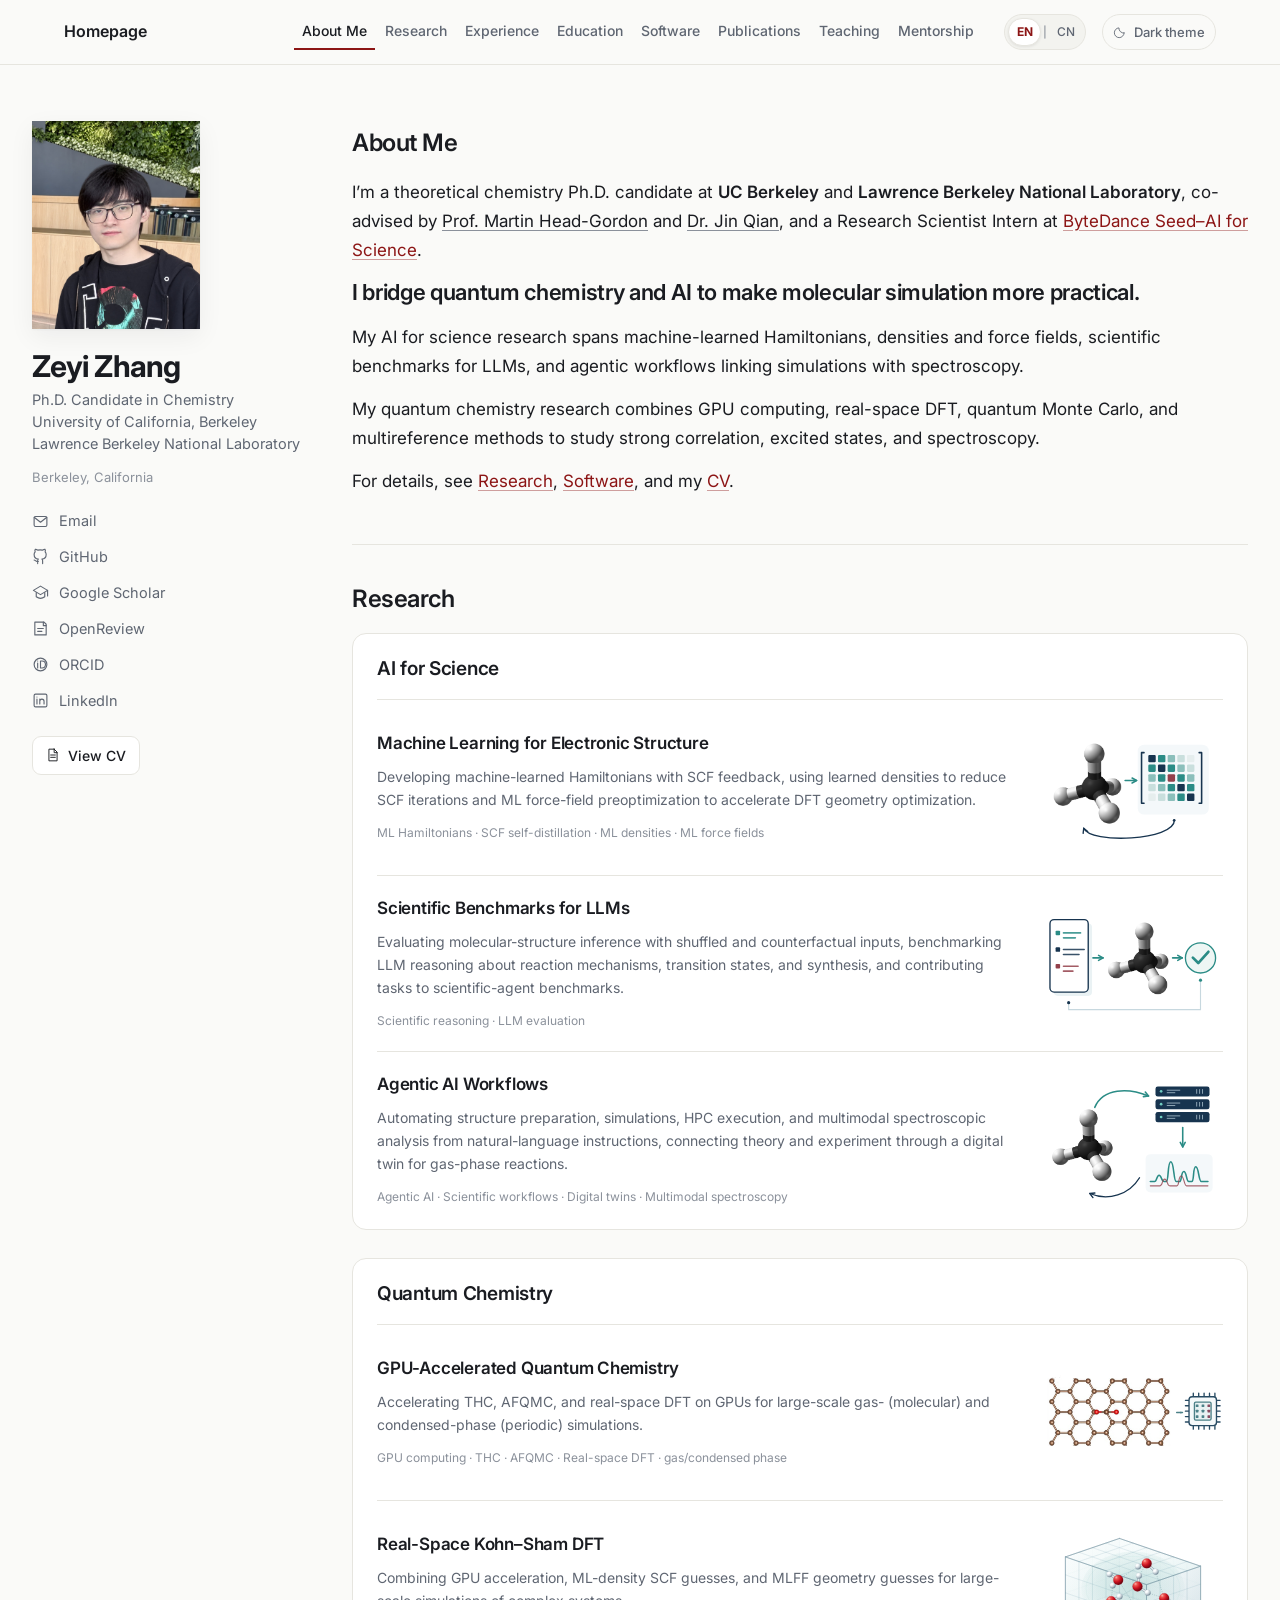
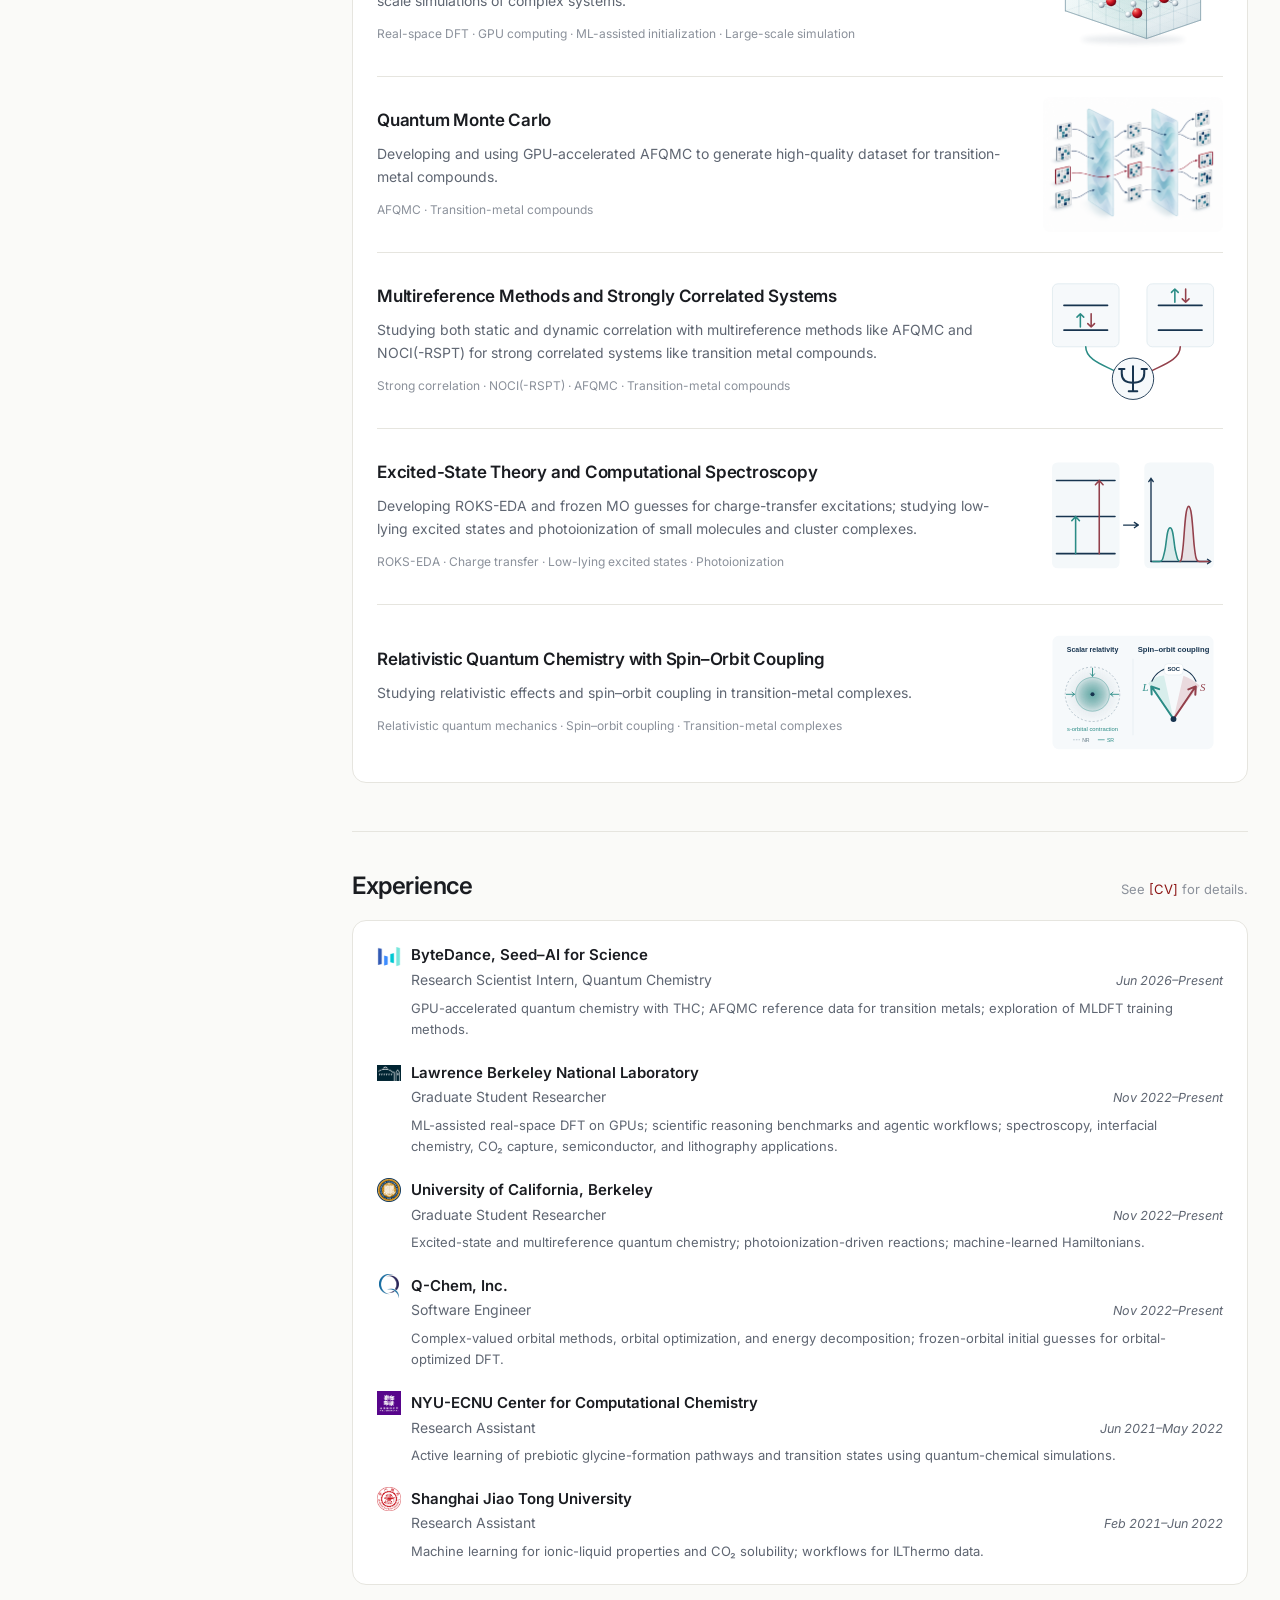
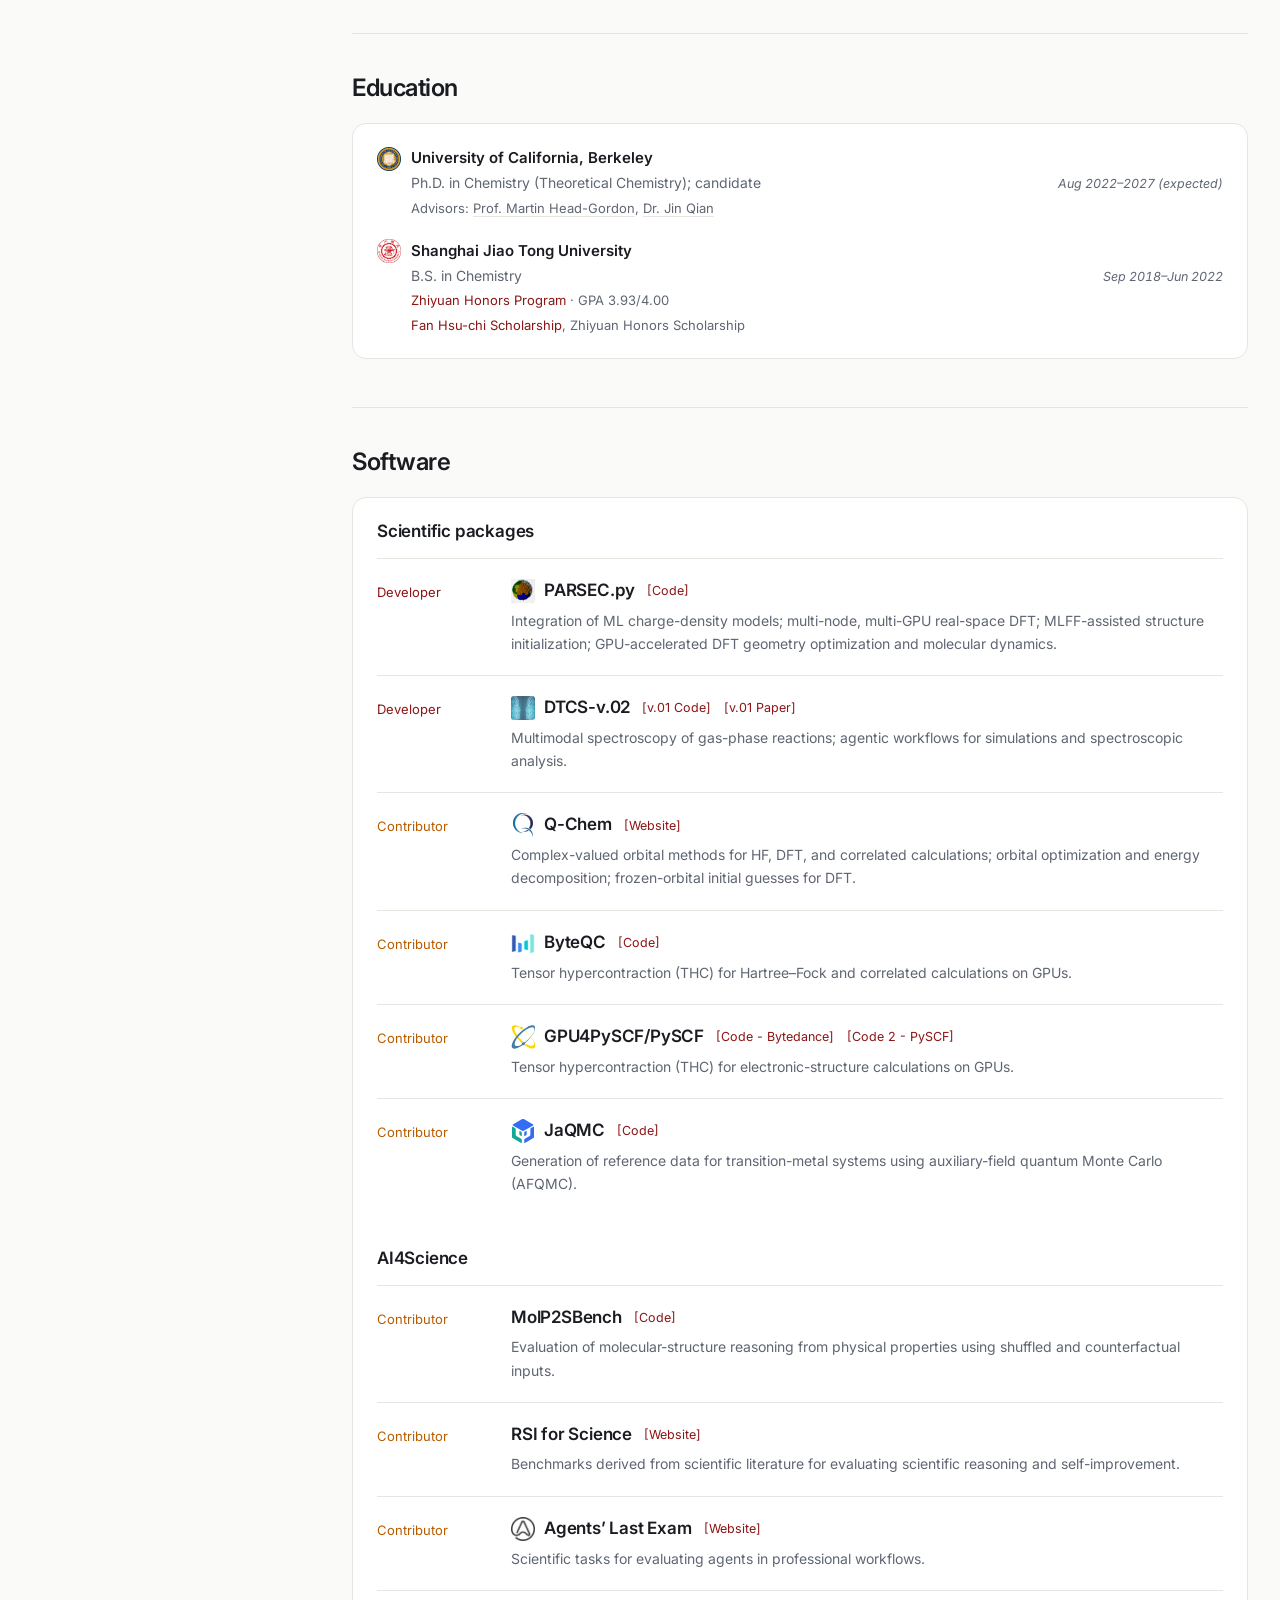
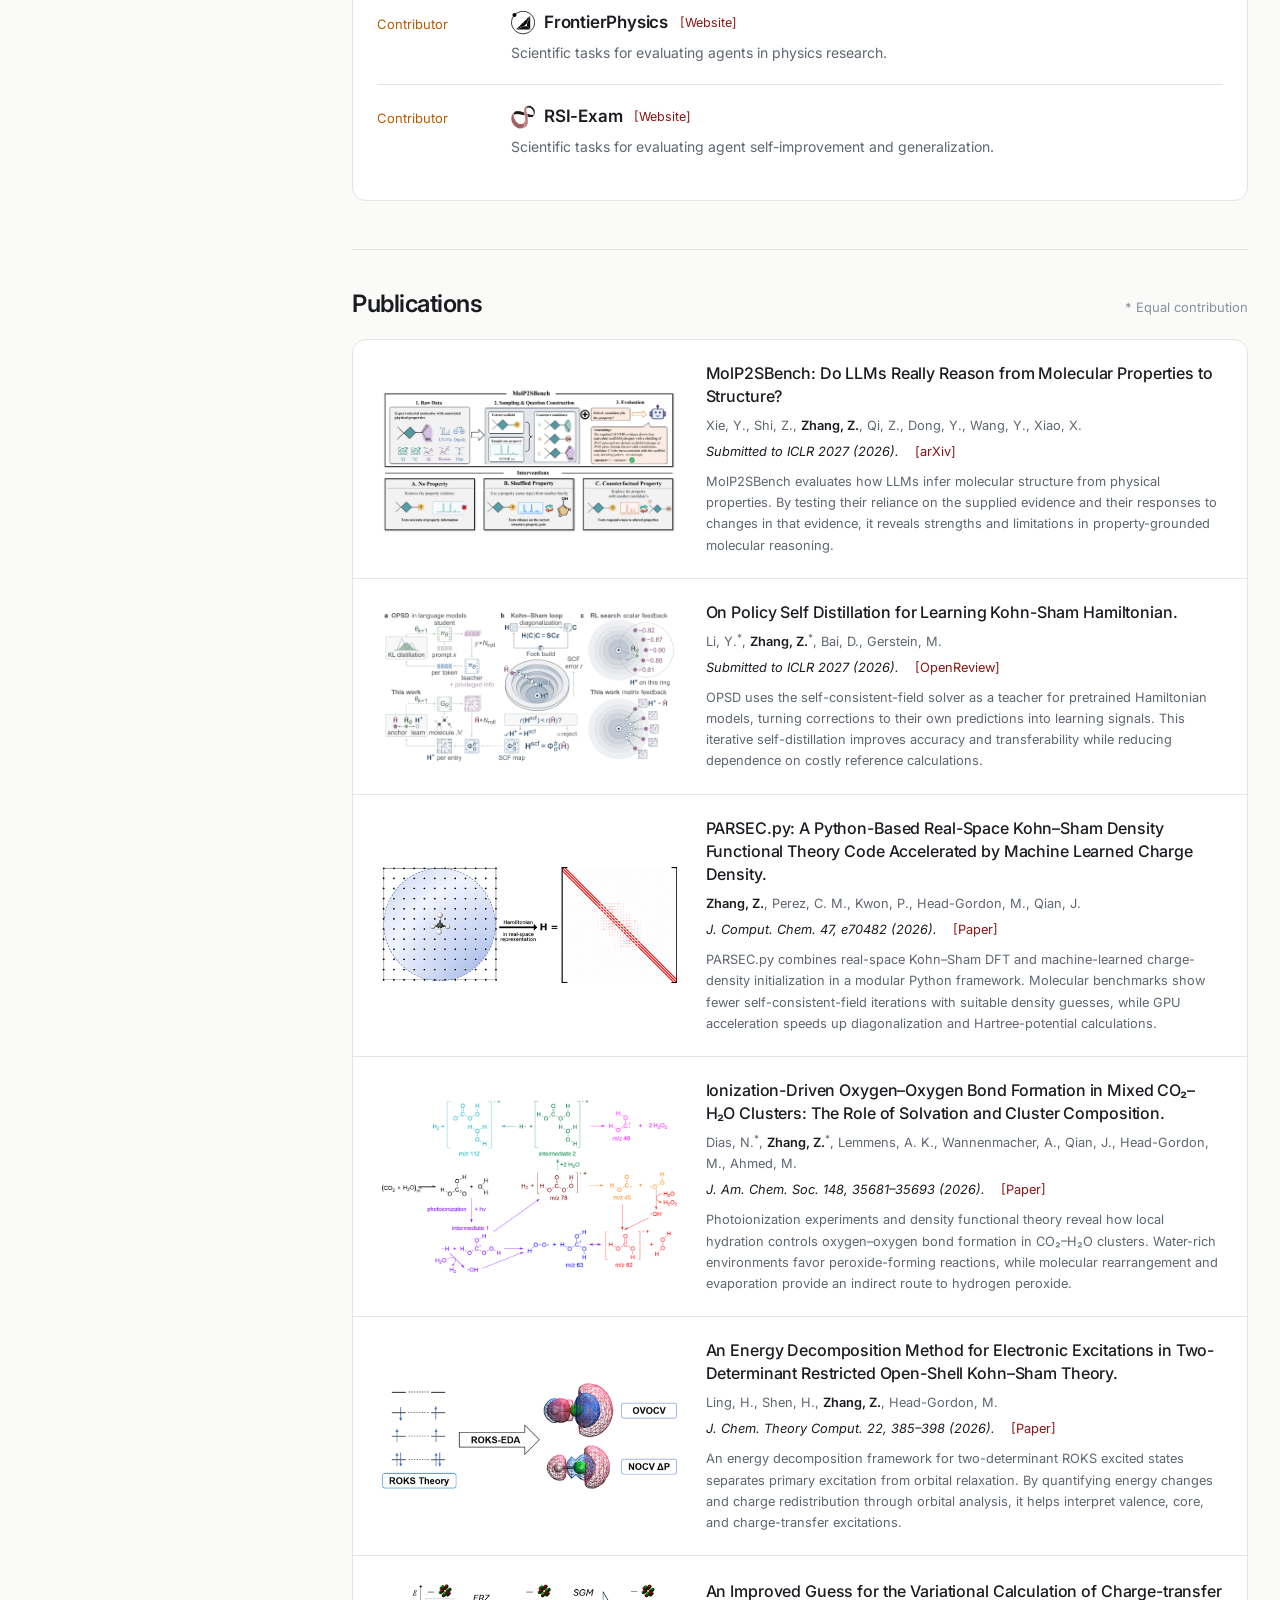
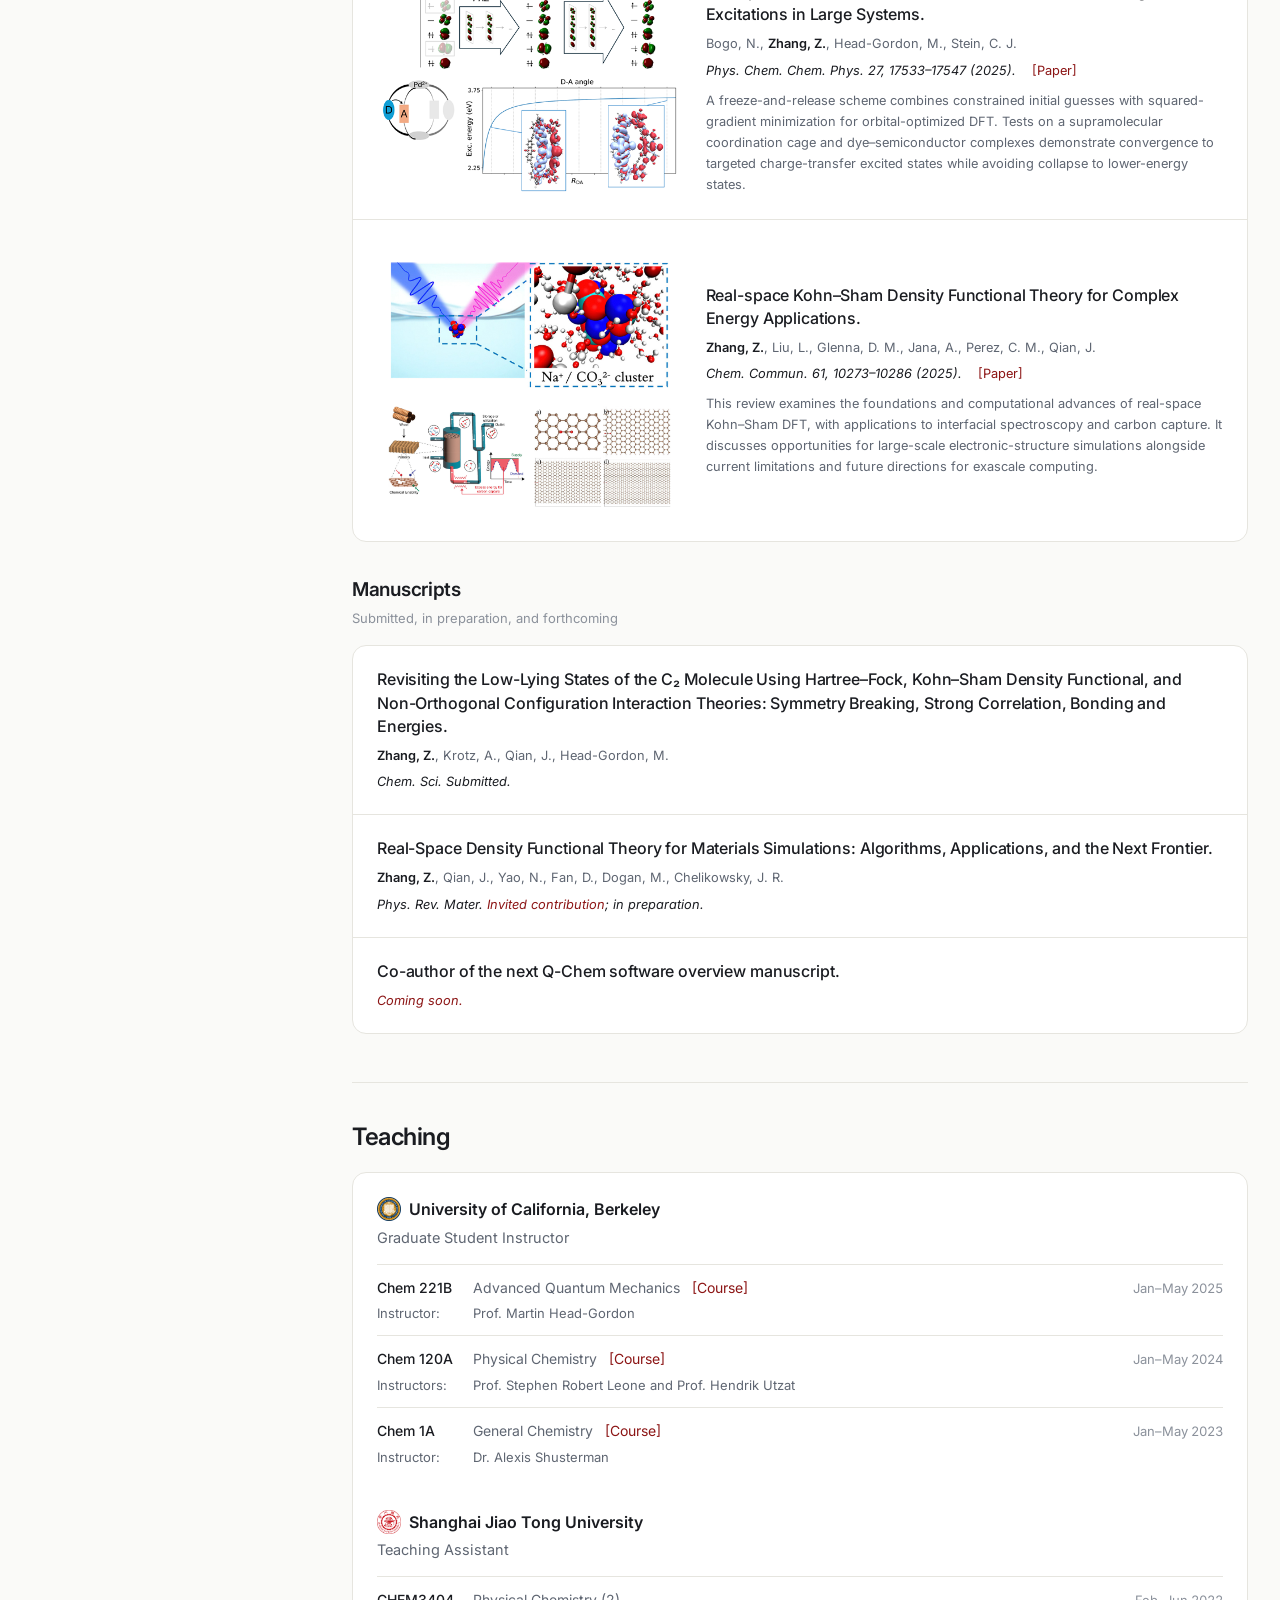
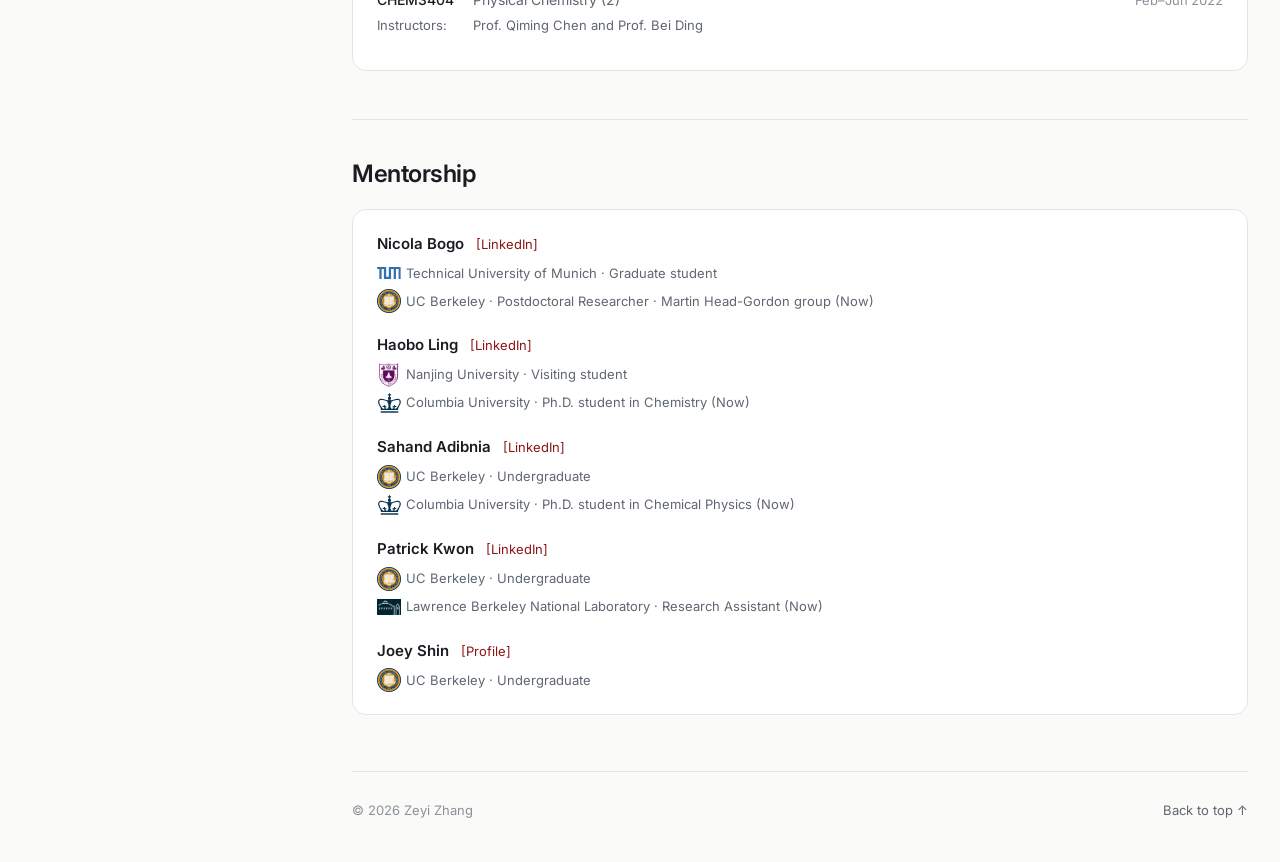
==== commit 9fb1e176: "Use orange for Contributor labels in light and dark themes" ====
--- a/docs/index.html
+++ b/docs/index.html
@@ -13,7 +13,7 @@
 <link rel="preconnect" href="https://fonts.googleapis.com"><link rel="preconnect" href="https://fonts.gstatic.com" crossorigin>
 <link href="https://fonts.googleapis.com/css2?family=Inter:wght@400;500;600;700&amp;display=swap" rel="stylesheet">
 <script>try{const t=localStorage.getItem('zeyi-theme');document.documentElement.dataset.theme=t==='dark'?'dark':'light';}catch(e){}</script>
-<link rel="stylesheet" href="assets/style.css?v=06479aba1e3e"><script src="assets/site.js?v=f6a304ff4fd2" defer></script>
+<link rel="stylesheet" href="assets/style.css?v=fecaee7f5227"><script src="assets/site.js?v=f6a304ff4fd2" defer></script>
 </head><body><a class="skip-link" href="#main">Skip to content</a><header class="topbar"><div class="topbar__inner"><a href="#about" class="topbar__name">Homepage</a><nav class="toc" aria-label="Section navigation"><ol class="toc__list"><li><a href="#about" class="is-active">About Me</a></li><li><a href="#research">Research</a></li><li><a href="#experience">Experience</a></li><li><a href="#education">Education</a></li><li><a href="#software">Software</a></li><li><a href="#publications">Publications</a></li><li><a href="#teaching">Teaching</a></li><li><a href="#mentorship">Mentorship</a></li></ol></nav><nav class="language-switch" data-language="en" aria-label="Language"><a class="language-switch__option" href="./" data-language-target="./" data-language-option="en" hreflang="en" lang="en" aria-current="page" aria-label="English (current language)">EN</a><span class="language-switch__divider" aria-hidden="true">|</span><a class="language-switch__option" href="zh/" data-language-target="zh/" data-language-option="zh" hreflang="zh-CN" lang="zh-CN" aria-label="切换到中文">CN</a></nav><button class="theme-toggle" type="button" aria-pressed="false" aria-label="Switch to dark theme" hidden><svg viewBox="0 0 24 24" fill="none" stroke="currentColor" stroke-width="1.6" stroke-linecap="round" stroke-linejoin="round" aria-hidden="true"><path d="M20.5 13a8.7 8.7 0 0 1-9.5-9.5A9 9 0 1 0 20.5 13Z"/></svg><span>Dark theme</span></button></div></header><div class="shell"><aside class="side" aria-label="Profile and contact information">
 <div class="profile"><img class="profile__avatar" src="assets/portrait.jpg?v=42b3bbb7af89" alt="Zeyi Zhang" width="934" height="1156" fetchpriority="high" decoding="async"><div class="profile__identity"><h1 class="profile__name">Zeyi Zhang</h1><p class="profile__tagline">Ph.D. Candidate in Chemistry<br>University of California, Berkeley<br>Lawrence Berkeley National Laboratory</p></div></div>
-<p class="profile__location">Berkeley, California</p><ul class="links" aria-label="Contact and academic profiles"><li><a href="mailto:zhentan007@berkeley.edu"><svg viewBox="0 0 24 24" fill="none" stroke="currentColor" stroke-width="1.6" stroke-linecap="round" stroke-linejoin="round" aria-hidden="true"><rect x="3" y="5" width="18" height="14" rx="2"/><path d="m3 6 9 7 9-7"/></svg>Email</a></li><li><a href="https://github.com/zeyizhang-berkeley" target="_blank" rel="noopener noreferrer"><svg viewBox="0 0 24 24" fill="none" stroke="currentColor" stroke-width="1.6" stroke-linecap="round" stroke-linejoin="round" aria-hidden="true"><path d="M9 19c-4 1-4-2-6-2m12 5v-4c0-1-.3-2-1-2.5 3-.3 6-1.5 6-6.5 0-1.5-.5-2.5-1.5-3.5.5-1 .5-2.5 0-3.5-2-.5-3.5 1-4 1-2-.5-4-.5-6 0-.5 0-2-1.5-4-1-.5 1-.5 2.5 0 3.5C3.5 6.5 3 7.5 3 9c0 5 3 6.2 6 6.5-.7.5-1 1.5-1 2.5v4"/></svg>GitHub</a></li><li><a href="https://scholar.google.com/citations?user=-k2Zl3sAAAAJ" target="_blank" rel="noopener noreferrer"><svg viewBox="0 0 24 24" fill="none" stroke="currentColor" stroke-width="1.6" stroke-linecap="round" stroke-linejoin="round" aria-hidden="true"><path d="m2 9 10-6 10 6-10 6-10-6Z"/><path d="M6 12v6c4 3 8 3 12 0v-6M22 9v8"/></svg>Google Scholar</a></li><li><a href="https://openreview.net/profile?id=~Zeyi_Zhang3" target="_blank" rel="noopener noreferrer"><svg viewBox="0 0 24 24" fill="none" stroke="currentColor" stroke-width="1.6" stroke-linecap="round" stroke-linejoin="round" aria-hidden="true"><path d="M4 3h13l3 3v15H4V3Z"/><path d="M16 3v5h4M8 12h8M8 16h6"/></svg>OpenReview</a></li><li><a href="https://orcid.org/0009-0006-7067-1469" target="_blank" rel="noopener noreferrer"><svg viewBox="0 0 24 24" fill="none" stroke="currentColor" stroke-width="1.6" stroke-linecap="round" stroke-linejoin="round" aria-hidden="true"><circle cx="12" cy="12" r="9"/><path d="M8 10v7m0-10v.1M12 7h2a5 5 0 0 1 0 10h-2V7Z"/></svg>ORCID</a></li><li><a href="https://www.linkedin.com/in/zeyi-zhang-a92929247/" target="_blank" rel="noopener noreferrer"><svg viewBox="0 0 24 24" fill="none" stroke="currentColor" stroke-width="1.6" stroke-linecap="round" stroke-linejoin="round" aria-hidden="true"><rect x="3" y="3" width="18" height="18" rx="2"/><path d="M7 10v7m0-10v.1M11 17v-7m0 3a3 3 0 0 1 6 0v4"/></svg>LinkedIn</a></li></ul><a href="assets/Zeyi_Zhang_CV.pdf" class="cv-link" target="_blank" rel="noopener noreferrer"><svg viewBox="0 0 24 24" fill="none" stroke="currentColor" stroke-width="1.6" stroke-linecap="round" stroke-linejoin="round" aria-hidden="true"><path d="M14 2H5v20h14V7l-5-5Z"/><path d="M14 2v6h5M8 12h8M8 16h8"/></svg>View CV</a></aside><main class="main" id="main"><section class="section intro" id="about" aria-labelledby="about-title"><div class="section__head"><h2 id="about-title">About Me</h2></div><p>I’m a theoretical chemistry Ph.D. candidate at <strong>UC Berkeley</strong> and <strong>Lawrence Berkeley National Laboratory</strong>, co-advised by <a class="person" href="https://mhggroupberkeley.com/members/" target="_blank" rel="noopener noreferrer">Prof. Martin Head-Gordon</a> and <a class="person" href="https://qiangrouppage.lbl.gov/people" target="_blank" rel="noopener noreferrer">Dr. Jin Qian</a>, and a Research Scientist Intern at <a href="https://seed.bytedance.com/en/" target="_blank" rel="noopener noreferrer">ByteDance Seed–AI for Science</a>.</p><p class="intro__lead">I bridge quantum chemistry and AI to make molecular simulation more practical.</p><p>My AI for science research spans machine-learned Hamiltonians, densities and force fields, scientific benchmarks for LLMs, and agentic workflows linking simulations with spectroscopy.</p><p>My quantum chemistry research combines GPU computing, real-space DFT, quantum Monte Carlo, and multireference methods to study strong correlation, excited states, and spectroscopy.</p><p>For details, see <a href="#research">Research</a>, <a href="#software">Software</a>, and my <a href="assets/Zeyi_Zhang_CV.pdf" target="_blank" rel="noopener noreferrer">CV</a>.</p></section><section class="section " id="research" aria-labelledby="research-title"><div class="section__head"><h2 id="research-title">Research</h2></div><div class="research-group section-panel" aria-labelledby="ai-for-science-title"><h3 id="ai-for-science-title">AI for Science</h3><div class="projects"><article class="project project--with-figure" id="machine-learning"><figure class="project__figure"><img src="assets/research/machine-learning-sourced.svg" alt="A source-verified methane model linked to a symmetric Hamiltonian matrix and an iterative feedback loop." width="800" height="600" loading="lazy" decoding="async"></figure><div class="project__body"><h4>Machine Learning for Electronic Structure</h4><p>Developing machine-learned Hamiltonians with SCF feedback, using learned densities to reduce SCF iterations and ML force-field preoptimization to accelerate DFT geometry optimization.</p><p class="project__keywords">ML Hamiltonians · SCF self-distillation · ML densities · ML force fields</p></div></article><article class="project project--with-figure" id="scientific-benchmarks"><figure class="project__figure"><img src="assets/research/scientific-benchmarks-sourced.svg" alt="Scientific evidence cards, a source-verified methane model, and an evaluation checklist illustrate molecular reasoning benchmarks." width="800" height="600" loading="lazy" decoding="async"></figure><div class="project__body"><h4>Scientific Benchmarks for LLMs</h4><p>Evaluating molecular-structure inference with shuffled and counterfactual inputs, benchmarking LLM reasoning about reaction mechanisms, transition states, and synthesis, and contributing tasks to scientific-agent benchmarks.</p><p class="project__keywords">Scientific reasoning · LLM evaluation</p></div></article><article class="project project--with-figure" id="spectroscopy"><figure class="project__figure"><img src="assets/research/spectroscopy-sourced.svg" alt="A source-verified methane model, computing resources, and a schematic spectrum form an automated scientific workflow." width="800" height="600" loading="lazy" decoding="async"></figure><div class="project__body"><h4>Agentic AI Workflows</h4><p>Automating structure preparation, simulations, HPC execution, and multimodal spectroscopic analysis from natural-language instructions, connecting theory and experiment through a digital twin for gas-phase reactions.</p><p class="project__keywords">Agentic AI · Scientific workflows · Digital twins · Multimodal spectroscopy</p></div></article></div></div><div class="research-group section-panel" aria-labelledby="quantum-chemistry-title"><h3 id="quantum-chemistry-title">Quantum Chemistry</h3><div class="projects"><article class="project project--with-figure" id="quantum-simulation"><figure class="project__figure"><img src="assets/research/quantum-simulation-unlabeled-v2.svg" alt="A published carbon dioxide on graphene model beside a GPU schematic, with the original panel label removed." width="800" height="600" loading="lazy" decoding="async"></figure><div class="project__body"><h4>GPU-Accelerated Quantum Chemistry</h4><p>Accelerating THC, AFQMC, and real-space DFT on GPUs for large-scale gas- (molecular) and condensed-phase (periodic) simulations.</p><p class="project__keywords">GPU computing · THC · AFQMC · Real-space DFT · gas/condensed phase</p></div></article><article class="project project--with-figure" id="real-space-dft"><figure class="project__figure"><img src="assets/research/real-space-dft-water-cluster-v6.svg" alt="A six-water molecular cluster inside a wide rectangular real-space grid, with small white hydrogen spheres and dashed intermolecular hydrogen bonds." width="800" height="600" loading="lazy" decoding="async"></figure><div class="project__body"><h4>Real-Space Kohn–Sham DFT</h4><p>Combining GPU acceleration, ML-density SCF guesses, and MLFF geometry guesses for large-scale simulations of complex systems.</p><p class="project__keywords">Real-space DFT · GPU computing · ML-assisted initialization · Large-scale simulation</p></div></article><article class="project project--with-figure" id="quantum-monte-carlo-research"><figure class="project__figure"><img src="assets/research/quantum-monte-carlo-research-v1.png" alt="Electronic-state walkers propagate through sampled auxiliary fields in a conceptual quantum Monte Carlo illustration." width="1448" height="1086" loading="lazy" decoding="async"></figure><div class="project__body"><h4>Quantum Monte Carlo</h4><p>Developing and using GPU-accelerated AFQMC to generate high-quality dataset for transition-metal compounds.</p><p class="project__keywords">AFQMC · Transition-metal compounds</p></div></article><article class="project project--with-figure" id="strong-correlation"><figure class="project__figure"><img src="assets/research/strong-correlation-schematic.svg" alt="Two opposite-spin paired electronic configurations combine in a multiconfigurational wavefunction." width="800" height="600" loading="lazy" decoding="async"></figure><div class="project__body"><h4>Multireference Methods and Strongly Correlated Systems</h4><p>Studying both static and dynamic correlation with multireference methods like AFQMC and NOCI(-RSPT) for strong correlated systems like transition metal compounds.</p><p class="project__keywords">Strong correlation · NOCI(-RSPT) · AFQMC · Transition-metal compounds</p></div></article><article class="project project--with-figure" id="excited-states"><figure class="project__figure"><img src="assets/research/excited-states-original-v2.svg" alt="Two electronic transitions from a ground state to excited states correspond to two schematic absorption peaks, with photon energy increasing to the right." width="800" height="600" loading="lazy" decoding="async"></figure><div class="project__body"><h4>Excited-State Theory and Computational Spectroscopy</h4><p>Developing ROKS-EDA and frozen MO guesses for charge-transfer excitations; studying low-lying excited states and photoionization of small molecules and cluster complexes.</p><p class="project__keywords">ROKS-EDA · Charge transfer · Low-lying excited states · Photoionization</p></div></article><article class="project project--with-figure" id="relativistic-quantum-chemistry"><figure class="project__figure"><img src="assets/research/relativistic-effects-soc.svg" alt="Two relativistic effects: representative scalar-relativistic s-orbital contraction relative to a nonrelativistic reference, and coupling between orbital angular momentum L and spin S." width="800" height="600" loading="lazy" decoding="async"></figure><div class="project__body"><h4>Relativistic Quantum Chemistry with Spin–Orbit Coupling</h4><p>Studying relativistic effects and spin–orbit coupling in transition-metal complexes.</p><p class="project__keywords">Relativistic quantum mechanics · Spin–orbit coupling · Transition-metal complexes</p></div></article></div></div></section><section class="section " id="experience" aria-labelledby="experience-title"><div class="section__head"><h2 id="experience-title">Experience</h2><p class="section__note">See <a href="assets/Zeyi_Zhang_CV.pdf" target="_blank" rel="noopener noreferrer">[CV]</a> for details.</p></div><div class="section-panel"><ol class="affiliations"><li class="affiliation" id="bytedance"><div class="affiliation__logo"><img src="assets/institutions/bytedance.png" alt="" width="24" height="24" loading="lazy" decoding="async"></div><div class="affiliation__body"><h3><a href="https://seed.bytedance.com/en/" target="_blank" rel="noopener noreferrer">ByteDance, Seed–AI for Science</a></h3><div class="affiliation__role-date"><p class="exp__role">Research Scientist Intern, Quantum Chemistry</p><p class="exp__date">Jun 2026–Present</p></div><p class="exp__summary">GPU-accelerated quantum chemistry with THC; AFQMC reference data for transition metals; exploration of MLDFT training methods.</p></div></li><li class="affiliation" id="lbnl"><div class="affiliation__logo"><img src="assets/institutions/berkeley-lab.png" alt="" width="24" height="24" loading="lazy" decoding="async"></div><div class="affiliation__body"><h3>Lawrence Berkeley National Laboratory</h3><div class="affiliation__role-date"><p class="exp__role">Graduate Student Researcher</p><p class="exp__date">Nov 2022–Present</p></div><p class="exp__summary">ML-assisted real-space DFT on GPUs; scientific reasoning benchmarks and agentic workflows; spectroscopy, interfacial chemistry, CO₂ capture, semiconductor, and lithography applications.</p></div></li><li class="affiliation" id="berkeley"><div class="affiliation__logo"><img src="assets/institutions/berkeley.png" alt="" width="24" height="24" loading="lazy" decoding="async"></div><div class="affiliation__body"><h3>University of California, Berkeley</h3><div class="affiliation__role-date"><p class="exp__role">Graduate Student Researcher</p><p class="exp__date">Nov 2022–Present</p></div><p class="exp__summary">Excited-state and multireference quantum chemistry; photoionization-driven reactions; machine-learned Hamiltonians.</p></div></li><li class="affiliation" id="qchem"><div class="affiliation__logo"><img src="assets/institutions/qchem.png" alt="" width="24" height="24" loading="lazy" decoding="async"></div><div class="affiliation__body"><h3><a href="https://www.q-chem.com/" target="_blank" rel="noopener noreferrer">Q-Chem, Inc.</a></h3><div class="affiliation__role-date"><p class="exp__role">Software Engineer</p><p class="exp__date">Nov 2022–Present</p></div><p class="exp__summary">Complex-valued orbital methods, orbital optimization, and energy decomposition; frozen-orbital initial guesses for orbital-optimized DFT.</p></div></li><li class="affiliation" id="nyu-ecnu"><div class="affiliation__logo"><img src="assets/institutions/nyu-shanghai.png" alt="" width="24" height="24" loading="lazy" decoding="async"></div><div class="affiliation__body"><h3><a href="https://research.shanghai.nyu.edu/chemistry" target="_blank" rel="noopener noreferrer">NYU-ECNU Center for Computational Chemistry</a></h3><div class="affiliation__role-date"><p class="exp__role">Research Assistant</p><p class="exp__date">Jun 2021–May 2022</p></div><p class="exp__summary">Active learning of prebiotic glycine-formation pathways and transition states using quantum-chemical simulations.</p></div></li><li class="affiliation" id="sjtu"><div class="affiliation__logo"><img src="assets/institutions/sjtu.png" alt="" width="24" height="24" loading="lazy" decoding="async"></div><div class="affiliation__body"><h3>Shanghai Jiao Tong University</h3><div class="affiliation__role-date"><p class="exp__role">Research Assistant</p><p class="exp__date">Feb 2021–Jun 2022</p></div><p class="exp__summary">Machine learning for ionic-liquid properties and CO₂ solubility; workflows for ILThermo data.</p></div></li></ol></div></section><section class="section " id="education" aria-labelledby="education-title"><div class="section__head"><h2 id="education-title">Education</h2></div><div class="section-panel"><ol class="affiliations"><li class="affiliation"><div class="affiliation__logo"><img src="assets/institutions/berkeley.png" alt="" width="24" height="24" loading="lazy" decoding="async"></div><div class="affiliation__body"><h3>University of California, Berkeley</h3><div class="affiliation__role-date"><p class="exp__role">Ph.D. in Chemistry (Theoretical Chemistry); candidate</p><p class="exp__date">Aug 2022–2027 (expected)</p></div><p class="exp__meta">Advisors: <a href="https://mhggroupberkeley.com/members/" class="person" target="_blank" rel="noopener noreferrer">Prof. Martin Head-Gordon</a>, <a href="https://qiangrouppage.lbl.gov/people" class="person" target="_blank" rel="noopener noreferrer">Dr. Jin Qian</a></p></div></li><li class="affiliation"><div class="affiliation__logo"><img src="assets/institutions/sjtu.png" alt="" width="24" height="24" loading="lazy" decoding="async"></div><div class="affiliation__body"><h3>Shanghai Jiao Tong University</h3><div class="affiliation__role-date"><p class="exp__role">B.S. in Chemistry</p><p class="exp__date">Sep 2018–Jun 2022</p></div><p class="exp__meta"><a href="https://en.zhiyuan.sjtu.edu.cn/" target="_blank" rel="noopener noreferrer">Zhiyuan Honors Program</a> · GPA 3.93/4.00</p><p class="exp__meta"><a href="http://fanhsuchischolars.org.cn/" target="_blank" rel="noopener noreferrer">Fan Hsu-chi Scholarship</a>, Zhiyuan Honors Scholarship</p></div></li></ol></div></section><section class="section " id="software" aria-labelledby="software-title"><div class="section__head"><h2 id="software-title">Software</h2></div><div class="section-panel"><div class="software-group" id="scientific-packages"><h3>Scientific packages</h3><ol class="software-list"><li class="software__item" id="parsec-software"><p class="software__role software__role--developer">Developer</p><div class="software__body"><h4><span class="software__name"><span class="brand-logo brand-logo--parsec" aria-hidden="true"><img src="assets/logos/parsec.png" alt="" loading="lazy" decoding="async"></span>PARSEC.py</span> <span class="software__resources"><a href="https://github.com/QianGroupPage/PARSEC.py" target="_blank" rel="noopener noreferrer">[Code]</a></span></h4><p class="software__description">Integration of ML charge-density models; multi-node, multi-GPU real-space DFT; MLFF-assisted structure initialization; GPU-accelerated DFT geometry optimization and molecular dynamics.</p></div></li><li class="software__item" id="digital-twin"><p class="software__role software__role--developer">Developer</p><div class="software__body"><h4><span class="software__name"><span class="brand-logo brand-logo--dtcs" aria-hidden="true"><img src="assets/logos/dtcs.png" alt="" loading="lazy" decoding="async"></span>DTCS-v.02</span> <span class="software__resources"><a href="https://github.com/QianGroupPage/DTCS-v.01" target="_blank" rel="noopener noreferrer">[v.01 Code]</a> <a href="https://www.nature.com/articles/s43588-025-00857-y" target="_blank" rel="noopener noreferrer">[v.01 Paper]</a></span></h4><p class="software__description">Multimodal spectroscopy of gas-phase reactions; agentic workflows for simulations and spectroscopic analysis.</p></div></li><li class="software__item" id="qchem-software"><p class="software__role">Contributor</p><div class="software__body"><h4><span class="software__name"><span class="brand-logo" aria-hidden="true"><img src="assets/institutions/qchem.png" alt="" loading="lazy" decoding="async"></span>Q-Chem</span> <span class="software__resources"><a href="https://www.q-chem.com/" target="_blank" rel="noopener noreferrer">[Website]</a></span></h4><p class="software__description">Complex-valued orbital methods for HF, DFT, and correlated calculations; orbital optimization and energy decomposition; frozen-orbital initial guesses for DFT.</p></div></li><li class="software__item" id="gpu-quantum-chemistry"><p class="software__role">Contributor</p><div class="software__body"><h4><span class="software__name"><span class="brand-logo" aria-hidden="true"><img src="assets/institutions/bytedance.png" alt="" loading="lazy" decoding="async"></span>ByteQC</span> <span class="software__resources"><a href="https://github.com/bytedance/byteqc" target="_blank" rel="noopener noreferrer">[Code]</a></span></h4><p class="software__description">Tensor hypercontraction (THC) for Hartree–Fock and correlated calculations on GPUs.</p></div></li><li class="software__item" id="gpu4pyscf-software"><p class="software__role">Contributor</p><div class="software__body"><h4><span class="software__name"><span class="brand-logo brand-logo--pyscf" aria-hidden="true"><img src="assets/logos/pyscf.svg" alt="" loading="lazy" decoding="async"></span>GPU4PySCF/PySCF</span> <span class="software__resources"><a href="https://github.com/bytedance/gpu4pyscf" target="_blank" rel="noopener noreferrer">[Code - Bytedance]</a> <a href="https://github.com/pyscf/gpu4pyscf" target="_blank" rel="noopener noreferrer">[Code 2 - PySCF]</a></span></h4><p class="software__description">Tensor hypercontraction (THC) for electronic-structure calculations on GPUs.</p></div></li><li class="software__item" id="quantum-monte-carlo"><p class="software__role">Contributor</p><div class="software__body"><h4><span class="software__name"><span class="brand-logo" aria-hidden="true"><img src="assets/logos/jaqmc.svg" alt="" loading="lazy" decoding="async"></span>JaQMC</span> <span class="software__resources"><a href="https://github.com/bytedance/jaqmc" target="_blank" rel="noopener noreferrer">[Code]</a></span></h4><p class="software__description">Generation of reference data for transition-metal systems using auxiliary-field quantum Monte Carlo (AFQMC).</p></div></li></ol></div><div class="software-group" id="rsi-science"><h3>AI4Science</h3><ol class="software-list"><li class="software__item" id="molp2sbench-software"><p class="software__role">Contributor</p><div class="software__body"><h4><span class="software__name">MolP2SBench</span> <span class="software__resources"><a href="https://github.com/DUAL-Xiao/MolP2SBench" target="_blank" rel="noopener noreferrer">[Code]</a></span></h4><p class="software__description">Evaluation of molecular-structure reasoning from physical properties using shuffled and counterfactual inputs.</p></div></li><li class="software__item" id="rsi-for-science-software"><p class="software__role">Contributor</p><div class="software__body"><h4><span class="software__name">RSI for Science</span> <span class="software__resources"><a href="https://rsi4science.org/" target="_blank" rel="noopener noreferrer">[Website]</a></span></h4><p class="software__description">Benchmarks derived from scientific literature for evaluating scientific reasoning and self-improvement.</p></div></li><li class="software__item" id="agents-last-exam-software"><p class="software__role">Contributor</p><div class="software__body"><h4><span class="software__name"><span class="brand-logo" aria-hidden="true"><img src="assets/logos/agents-last-exam-logo.png" alt="" loading="lazy" decoding="async"></span>Agents’ Last Exam</span> <span class="software__resources"><a href="https://agents-last-exam.org/" target="_blank" rel="noopener noreferrer">[Website]</a></span></h4><p class="software__description">Scientific tasks for evaluating agents in professional workflows.</p></div></li><li class="software__item" id="frontierphysics-software"><p class="software__role">Contributor</p><div class="software__body"><h4><span class="software__name"><span class="brand-logo" aria-hidden="true"><img src="assets/logos/frontierphysics-icon.svg" alt="" loading="lazy" decoding="async"></span>FrontierPhysics</span> <span class="software__resources"><a href="https://www.benchflow.ai/frontierphysics" target="_blank" rel="noopener noreferrer">[Website]</a></span></h4><p class="software__description">Scientific tasks for evaluating agents in physics research.</p></div></li><li class="software__item" id="rsi-exam-software"><p class="software__role">Contributor</p><div class="software__body"><h4><span class="software__name"><span class="brand-logo" aria-hidden="true"><img src="assets/logos/rsi-exam-logo.png" alt="" loading="lazy" decoding="async"></span>RSI-Exam</span> <span class="software__resources"><a href="https://rsi-exam.ai/index.html" target="_blank" rel="noopener noreferrer">[Website]</a></span></h4><p class="software__description">Scientific tasks for evaluating agent self-improvement and generalization.</p></div></li></ol></div></div></section><section class="section " id="publications" aria-labelledby="publications-title"><div class="section__head"><h2 id="publications-title">Publications</h2><p class="section__note">* Equal contribution</p></div><div class="pubs"><article class="pub pub--with-figure" id="paper-1" aria-label="Work 1"><figure class="pub__figure"><button class="pub__figure-link" type="button" data-figure-src="assets/papers/molp2s-figure1-vector.svg?v=fef65d4d7ade" aria-haspopup="dialog" aria-controls="figure-lightbox" title="Enlarge figure" aria-label="Enlarge figure for MolP2SBench: Do LLMs Really Reason from Molecular Properties to Structure?"><img src="assets/papers/molp2s-figure1.png" alt="MolP2SBench workflow and property interventions for molecular structure reasoning." width="1244" height="638" loading="lazy" decoding="async"></button></figure><div class="pub__body"><h3>MolP2SBench: Do LLMs Really Reason from Molecular Properties to Structure?</h3><p class="pub__authors">Xie, Y., Shi, Z., <strong>Zhang, Z.</strong>, Qi, Z., Dong, Y., Wang, Y., Xiao, X.</p><p class="pub__citation">Submitted to ICLR 2027 (2026). <span class="pub__resources"><a href="https://arxiv.org/html/2610.12522v1" target="_blank" rel="noopener noreferrer">[arXiv]</a></span></p><p class="pub__summary">MolP2SBench evaluates how LLMs infer molecular structure from physical properties. By testing their reliance on the supplied evidence and their responses to changes in that evidence, it reveals strengths and limitations in property-grounded molecular reasoning.</p></div></article><article class="pub pub--with-figure" id="paper-2" aria-label="Work 2"><figure class="pub__figure"><button class="pub__figure-link" type="button" data-figure-src="assets/papers/opsd-figure1-vector.svg?v=9e684137e18c" aria-haspopup="dialog" aria-controls="figure-lightbox" title="Enlarge figure" aria-label="Enlarge figure for On Policy Self Distillation for Learning Kohn-Sham Hamiltonian."><img src="assets/papers/opsd-figure1.png" alt="On-policy self-distillation learns Hamiltonians from dense SCF corrections." width="1400" height="740" loading="lazy" decoding="async"></button></figure><div class="pub__body"><h3>On Policy Self Distillation for Learning Kohn-Sham Hamiltonian.</h3><p class="pub__authors">Li, Y.<sup>*</sup>, <strong>Zhang, Z.</strong><sup>*</sup>, Bai, D., Gerstein, M.</p><p class="pub__citation">Submitted to ICLR 2027 (2026). <span class="pub__resources"><a href="https://openreview.net/forum?id=l3ZCZaRFKC" target="_blank" rel="noopener noreferrer">[OpenReview]</a></span></p><p class="pub__summary">OPSD uses the self-consistent-field solver as a teacher for pretrained Hamiltonian models, turning corrections to their own predictions into learning signals. This iterative self-distillation improves accuracy and transferability while reducing dependence on costly reference calculations.</p></div></article><article class="pub pub--with-figure" id="paper-3" aria-label="Work 3"><figure class="pub__figure"><button class="pub__figure-link" type="button" data-figure-src="assets/papers/realspace-graphical-abstract-highres.png?v=37460c89ecfc" aria-haspopup="dialog" aria-controls="figure-lightbox" title="Enlarge figure" aria-label="Enlarge figure for PARSEC.py: A Python-Based Real-Space Kohn–Sham Density Functional Theory Code Accelerated by Machine Learned Charge Density."><img src="assets/papers/realspace-graphical-abstract.png" alt="Real-space grid representation of a molecule and the sparsity pattern of its Kohn–Sham Hamiltonian; graphical abstract from the Real-space KS-DFT review." width="520" height="204" loading="lazy" decoding="async"></button></figure><div class="pub__body"><h3>PARSEC.py: A Python-Based Real-Space Kohn–Sham Density Functional Theory Code Accelerated by Machine Learned Charge Density.</h3><p class="pub__authors"><strong>Zhang, Z.</strong>, Perez, C. M., Kwon, P., Head-Gordon, M., Qian, J.</p><p class="pub__citation">J. Comput. Chem. 47, e70482 (2026). <span class="pub__resources"><a href="https://doi.org/10.1002/jcc.70482" target="_blank" rel="noopener noreferrer">[Paper]</a></span></p><p class="pub__summary">PARSEC.py combines real-space Kohn–Sham DFT and machine-learned charge-density initialization in a modular Python framework. Molecular benchmarks show fewer self-consistent-field iterations with suitable density guesses, while GPU acceleration speeds up diagonalization and Hartree-potential calculations.</p></div></article><article class="pub pub--with-figure" id="paper-4" aria-label="Work 4"><figure class="pub__figure"><button class="pub__figure-link" type="button" data-figure-src="assets/papers/photoionization-figure1.png" aria-haspopup="dialog" aria-controls="figure-lightbox" title="Enlarge figure" aria-label="Enlarge figure for Ionization-Driven Oxygen–Oxygen Bond Formation in Mixed CO₂–H₂O Clusters: The Role of Solvation and Cluster Composition."><img src="assets/papers/photoionization-figure1.png" alt="Reaction pathways and ion products following photoionization of mixed carbon dioxide–water clusters, including oxygen–oxygen bond formation and hydrogen peroxide products." width="1500" height="883" loading="lazy" decoding="async"></button></figure><div class="pub__body"><h3>Ionization-Driven Oxygen–Oxygen Bond Formation in Mixed CO₂–H₂O Clusters: The Role of Solvation and Cluster Composition.</h3><p class="pub__authors">Dias, N.<sup>*</sup>, <strong>Zhang, Z.</strong><sup>*</sup>, Lemmens, A. K., Wannenmacher, A., Qian, J., Head-Gordon, M., Ahmed, M.</p><p class="pub__citation">J. Am. Chem. Soc. 148, 35681–35693 (2026). <span class="pub__resources"><a href="https://doi.org/10.1021/jacs.6c07627" target="_blank" rel="noopener noreferrer">[Paper]</a></span></p><p class="pub__summary">Photoionization experiments and density functional theory reveal how local hydration controls oxygen–oxygen bond formation in CO₂–H₂O clusters. Water-rich environments favor peroxide-forming reactions, while molecular rearrangement and evaporation provide an indirect route to hydrogen peroxide.</p></div></article><article class="pub pub--with-figure" id="paper-5" aria-label="Work 5"><figure class="pub__figure"><button class="pub__figure-link" type="button" data-figure-src="assets/papers/rokseda-graphical-abstract-highres.png?v=bd4d834c9885" aria-haspopup="dialog" aria-controls="figure-lightbox" title="Enlarge figure" aria-label="Enlarge figure for An Energy Decomposition Method for Electronic Excitations in Two-Determinant Restricted Open-Shell Kohn–Sham Theory."><img src="assets/papers/rokseda-graphical-abstract.png" alt="ROKS-EDA schematic connecting a ROKS orbital occupation diagram to OVOCV orbital and NOCV density-difference visualizations." width="520" height="187" loading="lazy" decoding="async"></button></figure><div class="pub__body"><h3>An Energy Decomposition Method for Electronic Excitations in Two-Determinant Restricted Open-Shell Kohn–Sham Theory.</h3><p class="pub__authors">Ling, H., Shen, H., <strong>Zhang, Z.</strong>, Head-Gordon, M.</p><p class="pub__citation">J. Chem. Theory Comput. 22, 385–398 (2026). <span class="pub__resources"><a href="https://doi.org/10.1021/acs.jctc.5c01738" target="_blank" rel="noopener noreferrer">[Paper]</a></span></p><p class="pub__summary">An energy decomposition framework for two-determinant ROKS excited states separates primary excitation from orbital relaxation. By quantifying energy changes and charge redistribution through orbital analysis, it helps interpret valence, core, and charge-transfer excitations.</p></div></article><article class="pub pub--with-figure" id="paper-6" aria-label="Work 6"><figure class="pub__figure"><button class="pub__figure-link" type="button" data-figure-src="assets/papers/ctguess-graphical-abstract-highres.png?v=d90284c07ff8" aria-haspopup="dialog" aria-controls="figure-lightbox" title="Enlarge figure" aria-label="Enlarge figure for An Improved Guess for the Variational Calculation of Charge-transfer Excitations in Large Systems."><img src="assets/papers/ctguess-graphical-abstract.png" alt="Freeze-and-release squared-gradient minimization for charge-transfer excitations in a donor–acceptor cage." width="520" height="370" loading="lazy" decoding="async"></button></figure><div class="pub__body"><h3>An Improved Guess for the Variational Calculation of Charge-transfer Excitations in Large Systems.</h3><p class="pub__authors">Bogo, N., <strong>Zhang, Z.</strong>, Head-Gordon, M., Stein, C. J.</p><p class="pub__citation">Phys. Chem. Chem. Phys. 27, 17533–17547 (2025). <span class="pub__resources"><a href="https://doi.org/10.1039/D5CP01867F" target="_blank" rel="noopener noreferrer">[Paper]</a></span></p><p class="pub__summary">A freeze-and-release scheme combines constrained initial guesses with squared-gradient minimization for orbital-optimized DFT. Tests on a supramolecular coordination cage and dye–semiconductor complexes demonstrate convergence to targeted charge-transfer excited states while avoiding collapse to lower-energy states.</p></div></article><article class="pub pub--with-figure" id="paper-7" aria-label="Work 7"><figure class="pub__figure"><button class="pub__figure-link" type="button" data-figure-src="assets/papers/realspace-figures-6-8-9-highres.svg?v=62897f81b4b1" aria-haspopup="dialog" aria-controls="figure-lightbox" title="Enlarge figure" aria-label="Enlarge figure for Real-space Kohn–Sham Density Functional Theory for Complex Energy Applications."><img src="assets/papers/realspace-figures-6-8-9.svg?v=a925f3fae68b" alt="Figures 6, 8 and 9: carbonate at the air–water interface, wood-derived carbon capture, and carbon dioxide on graphene." width="1040" height="940" loading="lazy" decoding="async"></button></figure><div class="pub__body"><h3>Real-space Kohn–Sham Density Functional Theory for Complex Energy Applications.</h3><p class="pub__authors"><strong>Zhang, Z.</strong>, Liu, L., Glenna, D. M., Jana, A., Perez, C. M., Qian, J.</p><p class="pub__citation">Chem. Commun. 61, 10273–10286 (2025). <span class="pub__resources"><a href="https://doi.org/10.1039/D5CC01820J" target="_blank" rel="noopener noreferrer">[Paper]</a></span></p><p class="pub__summary">This review examines the foundations and computational advances of real-space Kohn–Sham DFT, with applications to interfacial spectroscopy and carbon capture. It discusses opportunities for large-scale electronic-structure simulations alongside current limitations and future directions for exascale computing.</p></div></article></div><div class="subsection__head" id="manuscripts"><h3>Manuscripts</h3><p>Submitted, in preparation, and forthcoming</p></div><div class="pubs"><article class="pub" id="paper-8" aria-label="Work 8"><div class="pub__body"><h3>Revisiting the Low-Lying States of the C₂ Molecule Using Hartree–Fock, Kohn–Sham Density Functional, and Non-Orthogonal Configuration Interaction Theories: Symmetry Breaking, Strong Correlation, Bonding and Energies.</h3><p class="pub__authors"><strong>Zhang, Z.</strong>, Krotz, A., Qian, J., Head-Gordon, M.</p><p class="pub__citation">Chem. Sci. Submitted.</p></div></article><article class="pub" id="paper-9" aria-label="Work 9"><div class="pub__body"><h3>Real-Space Density Functional Theory for Materials Simulations: Algorithms, Applications, and the Next Frontier.</h3><p class="pub__authors"><strong>Zhang, Z.</strong>, Qian, J., Yao, N., Fan, D., Dogan, M., Chelikowsky, J. R.</p><p class="pub__citation">Phys. Rev. Mater. <a href="https://journals.aps.org/prmaterials/collections/PRM-COMPMATER26" target="_blank" rel="noopener noreferrer">Invited contribution</a>; in preparation.</p></div></article><article class="pub" id="paper-10" aria-label="Work 10"><div class="pub__body"><p class="announcement">Co-author of the next Q-Chem software overview manuscript.</p><p class="pub__citation"><a href="https://q-chem.com/support/releaselog70/" target="_blank" rel="noopener noreferrer">Coming soon.</a></p></div></article></div></section><section class="section " id="teaching" aria-labelledby="teaching-title"><div class="section__head"><h2 id="teaching-title">Teaching</h2></div><div class="section-panel"><div class="teaching-group"><h3><span class="institution-name"><span class="institution-mark institution-mark--berkeley" aria-hidden="true"><img src="assets/institutions/berkeley.png" alt="" width="18" height="18" loading="lazy" decoding="async"></span><span class="institution-name__text">University of California, Berkeley</span></span></h3><p class="exp__role">Graduate Student Instructor</p><ul class="courses"><li><div class="course__title"><strong>Chem 221B</strong><span class="course__name">Advanced Quantum Mechanics<a href="https://classes.berkeley.edu/content/2025-spring-chem-221b-001-lec-001" target="_blank" rel="noopener noreferrer">[Course]</a></span></div><span class="exp__date">Jan–May 2025</span><p class="course__instructors"><span>Instructor:</span><span>Prof. Martin Head-Gordon</span></p></li><li><div class="course__title"><strong>Chem 120A</strong><span class="course__name">Physical Chemistry<a href="https://classes.berkeley.edu/content/2024-spring-chem-120a-001-lec-001" target="_blank" rel="noopener noreferrer">[Course]</a></span></div><span class="exp__date">Jan–May 2024</span><p class="course__instructors"><span>Instructors:</span><span>Prof. Stephen Robert Leone and Prof. Hendrik Utzat</span></p></li><li><div class="course__title"><strong>Chem 1A</strong><span class="course__name">General Chemistry<a href="https://classes.berkeley.edu/content/2023-spring-chem-1a-001-lec-001" target="_blank" rel="noopener noreferrer">[Course]</a></span></div><span class="exp__date">Jan–May 2023</span><p class="course__instructors"><span>Instructor:</span><span>Dr. Alexis Shusterman</span></p></li></ul></div><div class="teaching-group"><h3><span class="institution-name"><span class="institution-mark institution-mark--sjtu" aria-hidden="true"><img src="assets/institutions/sjtu.png" alt="" width="18" height="18" loading="lazy" decoding="async"></span><span class="institution-name__text">Shanghai Jiao Tong University</span></span></h3><p class="exp__role">Teaching Assistant</p><ul class="courses"><li><div class="course__title"><strong>CHEM3404</strong><span class="course__name">Physical Chemistry (2)</span></div><span class="exp__date">Feb–Jun 2022</span><p class="course__instructors"><span>Instructors:</span><span>Prof. Qiming Chen and Prof. Bei Ding</span></p></li></ul></div></div></section><section class="section " id="mentorship" aria-labelledby="mentorship-title"><div class="section__head"><h2 id="mentorship-title">Mentorship</h2></div><div class="section-panel"><ul class="mentees"><li><h3>Nicola Bogo<a href="https://www.linkedin.com/in/nicola-bogo-b9693a211" class="mentee__link" target="_blank" rel="noopener noreferrer">[LinkedIn]</a></h3><p class="exp__meta mentee-line"><span class="institution-name"><span class="institution-mark institution-mark--tum" aria-hidden="true"><img src="assets/institutions/tum.svg" alt="" width="18" height="18" loading="lazy" decoding="async"></span><span class="institution-name__text">Technical University of Munich</span></span> <span>· Graduate student</span></p><p class="mentee__now mentee-line"><span class="institution-name"><span class="institution-mark institution-mark--berkeley" aria-hidden="true"><img src="assets/institutions/berkeley.png" alt="" width="18" height="18" loading="lazy" decoding="async"></span><span class="institution-name__text">UC Berkeley</span></span> <span>· Postdoctoral Researcher</span> <span>· Martin Head-Gordon group</span> <span>(Now)</span></p></li><li><h3>Haobo Ling<a href="https://www.linkedin.com/in/haobo-ling-47540a336/" class="mentee__link" target="_blank" rel="noopener noreferrer">[LinkedIn]</a></h3><p class="exp__meta mentee-line"><span class="institution-name"><span class="institution-mark institution-mark--nanjing" aria-hidden="true"><img src="assets/institutions/nanjing.png" alt="" width="18" height="18" loading="lazy" decoding="async"></span><span class="institution-name__text">Nanjing University</span></span> <span>· Visiting student</span></p><p class="mentee__now mentee-line"><span class="institution-name"><span class="institution-mark institution-mark--columbia" aria-hidden="true"><img src="assets/institutions/columbia.svg" alt="" width="18" height="18" loading="lazy" decoding="async"></span><span class="institution-name__text">Columbia University</span></span> <span>· Ph.D. student in Chemistry</span> <span>(Now)</span></p></li><li><h3>Sahand Adibnia<a href="https://www.linkedin.com/in/sahand-adibnia/" class="mentee__link" target="_blank" rel="noopener noreferrer">[LinkedIn]</a></h3><p class="exp__meta mentee-line"><span class="institution-name"><span class="institution-mark institution-mark--berkeley" aria-hidden="true"><img src="assets/institutions/berkeley.png" alt="" width="18" height="18" loading="lazy" decoding="async"></span><span class="institution-name__text">UC Berkeley</span></span> <span>· Undergraduate</span></p><p class="mentee__now mentee-line"><span class="institution-name"><span class="institution-mark institution-mark--columbia" aria-hidden="true"><img src="assets/institutions/columbia.svg" alt="" width="18" height="18" loading="lazy" decoding="async"></span><span class="institution-name__text">Columbia University</span></span> <span>· Ph.D. student in Chemical Physics</span> <span>(Now)</span></p></li><li><h3>Patrick Kwon<a href="https://www.linkedin.com/in/patrickkwon27" class="mentee__link" target="_blank" rel="noopener noreferrer">[LinkedIn]</a></h3><p class="exp__meta mentee-line"><span class="institution-name"><span class="institution-mark institution-mark--berkeley" aria-hidden="true"><img src="assets/institutions/berkeley.png" alt="" width="18" height="18" loading="lazy" decoding="async"></span><span class="institution-name__text">UC Berkeley</span></span> <span>· Undergraduate</span></p><p class="mentee__now mentee-line"><span class="institution-name"><span class="institution-mark institution-mark--lbnl" aria-hidden="true"><img src="assets/institutions/berkeley-lab.png" alt="" width="18" height="18" loading="lazy" decoding="async"></span><span class="institution-name__text">Lawrence Berkeley National Laboratory</span></span> <span>· Research Assistant</span> <span>(Now)</span></p></li><li><h3>Joey Shin<a href="https://mhggroupberkeley.com/members/#:~:text=Joey%20Shin" class="mentee__link" target="_blank" rel="noopener noreferrer">[Profile]</a></h3><p class="exp__meta mentee-line"><span class="institution-name"><span class="institution-mark institution-mark--berkeley" aria-hidden="true"><img src="assets/institutions/berkeley.png" alt="" width="18" height="18" loading="lazy" decoding="async"></span><span class="institution-name__text">UC Berkeley</span></span> <span>· Undergraduate</span></p></li></ul></div></section><footer class="foot"><span>© 2026 Zeyi Zhang</span><a href="#about">Back to top ↑</a></footer></main></div><dialog class="figure-viewer" id="figure-lightbox" aria-label="Enlarged figure"><div class="figure-viewer__panel"><div class="figure-viewer__toolbar"><button class="figure-viewer__close" type="button" aria-label="Close enlarged figure" autofocus><span aria-hidden="true">×</span> Close</button></div><img class="figure-viewer__image" alt=""></div></dialog></body></html>+<p class="profile__location">Berkeley, California</p><ul class="links" aria-label="Contact and academic profiles"><li><a href="mailto:zhentan007@berkeley.edu"><svg viewBox="0 0 24 24" fill="none" stroke="currentColor" stroke-width="1.6" stroke-linecap="round" stroke-linejoin="round" aria-hidden="true"><rect x="3" y="5" width="18" height="14" rx="2"/><path d="m3 6 9 7 9-7"/></svg>Email</a></li><li><a href="https://github.com/zeyizhang-berkeley" target="_blank" rel="noopener noreferrer"><svg viewBox="0 0 24 24" fill="none" stroke="currentColor" stroke-width="1.6" stroke-linecap="round" stroke-linejoin="round" aria-hidden="true"><path d="M9 19c-4 1-4-2-6-2m12 5v-4c0-1-.3-2-1-2.5 3-.3 6-1.5 6-6.5 0-1.5-.5-2.5-1.5-3.5.5-1 .5-2.5 0-3.5-2-.5-3.5 1-4 1-2-.5-4-.5-6 0-.5 0-2-1.5-4-1-.5 1-.5 2.5 0 3.5C3.5 6.5 3 7.5 3 9c0 5 3 6.2 6 6.5-.7.5-1 1.5-1 2.5v4"/></svg>GitHub</a></li><li><a href="https://scholar.google.com/citations?user=-k2Zl3sAAAAJ" target="_blank" rel="noopener noreferrer"><svg viewBox="0 0 24 24" fill="none" stroke="currentColor" stroke-width="1.6" stroke-linecap="round" stroke-linejoin="round" aria-hidden="true"><path d="m2 9 10-6 10 6-10 6-10-6Z"/><path d="M6 12v6c4 3 8 3 12 0v-6M22 9v8"/></svg>Google Scholar</a></li><li><a href="https://openreview.net/profile?id=~Zeyi_Zhang3" target="_blank" rel="noopener noreferrer"><svg viewBox="0 0 24 24" fill="none" stroke="currentColor" stroke-width="1.6" stroke-linecap="round" stroke-linejoin="round" aria-hidden="true"><path d="M4 3h13l3 3v15H4V3Z"/><path d="M16 3v5h4M8 12h8M8 16h6"/></svg>OpenReview</a></li><li><a href="https://orcid.org/0009-0006-7067-1469" target="_blank" rel="noopener noreferrer"><svg viewBox="0 0 24 24" fill="none" stroke="currentColor" stroke-width="1.6" stroke-linecap="round" stroke-linejoin="round" aria-hidden="true"><circle cx="12" cy="12" r="9"/><path d="M8 10v7m0-10v.1M12 7h2a5 5 0 0 1 0 10h-2V7Z"/></svg>ORCID</a></li><li><a href="https://www.linkedin.com/in/zeyi-zhang-a92929247/" target="_blank" rel="noopener noreferrer"><svg viewBox="0 0 24 24" fill="none" stroke="currentColor" stroke-width="1.6" stroke-linecap="round" stroke-linejoin="round" aria-hidden="true"><rect x="3" y="3" width="18" height="18" rx="2"/><path d="M7 10v7m0-10v.1M11 17v-7m0 3a3 3 0 0 1 6 0v4"/></svg>LinkedIn</a></li></ul><a href="assets/Zeyi_Zhang_CV.pdf" class="cv-link" target="_blank" rel="noopener noreferrer"><svg viewBox="0 0 24 24" fill="none" stroke="currentColor" stroke-width="1.6" stroke-linecap="round" stroke-linejoin="round" aria-hidden="true"><path d="M14 2H5v20h14V7l-5-5Z"/><path d="M14 2v6h5M8 12h8M8 16h8"/></svg>View CV</a></aside><main class="main" id="main"><section class="section intro" id="about" aria-labelledby="about-title"><div class="section__head"><h2 id="about-title">About Me</h2></div><p>I’m a theoretical chemistry Ph.D. candidate at <strong>UC Berkeley</strong> and <strong>Lawrence Berkeley National Laboratory</strong>, co-advised by <a class="person" href="https://mhggroupberkeley.com/members/" target="_blank" rel="noopener noreferrer">Prof. Martin Head-Gordon</a> and <a class="person" href="https://qiangrouppage.lbl.gov/people" target="_blank" rel="noopener noreferrer">Dr. Jin Qian</a>, and a Research Scientist Intern at <a href="https://seed.bytedance.com/en/" target="_blank" rel="noopener noreferrer">ByteDance Seed–AI for Science</a>.</p><p class="intro__lead">I bridge quantum chemistry and AI to make molecular simulation more practical.</p><p>My AI for science research spans machine-learned Hamiltonians, densities and force fields, scientific benchmarks for LLMs, and agentic workflows linking simulations with spectroscopy.</p><p>My quantum chemistry research combines GPU computing, real-space DFT, quantum Monte Carlo, and multireference methods to study strong correlation, excited states, and spectroscopy.</p><p>For details, see <a href="#research">Research</a>, <a href="#software">Software</a>, and my <a href="assets/Zeyi_Zhang_CV.pdf" target="_blank" rel="noopener noreferrer">CV</a>.</p></section><section class="section " id="research" aria-labelledby="research-title"><div class="section__head"><h2 id="research-title">Research</h2></div><div class="research-group section-panel" aria-labelledby="ai-for-science-title"><h3 id="ai-for-science-title">AI for Science</h3><div class="projects"><article class="project project--with-figure" id="machine-learning"><figure class="project__figure"><img src="assets/research/machine-learning-sourced.svg" alt="A source-verified methane model linked to a symmetric Hamiltonian matrix and an iterative feedback loop." width="800" height="600" loading="lazy" decoding="async"></figure><div class="project__body"><h4>Machine Learning for Electronic Structure</h4><p>Developing machine-learned Hamiltonians with SCF feedback, using learned densities to reduce SCF iterations and ML force-field preoptimization to accelerate DFT geometry optimization.</p><p class="project__keywords">ML Hamiltonians · SCF self-distillation · ML densities · ML force fields</p></div></article><article class="project project--with-figure" id="scientific-benchmarks"><figure class="project__figure"><img src="assets/research/scientific-benchmarks-sourced.svg" alt="Scientific evidence cards, a source-verified methane model, and an evaluation checklist illustrate molecular reasoning benchmarks." width="800" height="600" loading="lazy" decoding="async"></figure><div class="project__body"><h4>Scientific Benchmarks for LLMs</h4><p>Evaluating molecular-structure inference with shuffled and counterfactual inputs, benchmarking LLM reasoning about reaction mechanisms, transition states, and synthesis, and contributing tasks to scientific-agent benchmarks.</p><p class="project__keywords">Scientific reasoning · LLM evaluation</p></div></article><article class="project project--with-figure" id="spectroscopy"><figure class="project__figure"><img src="assets/research/spectroscopy-sourced.svg" alt="A source-verified methane model, computing resources, and a schematic spectrum form an automated scientific workflow." width="800" height="600" loading="lazy" decoding="async"></figure><div class="project__body"><h4>Agentic AI Workflows</h4><p>Automating structure preparation, simulations, HPC execution, and multimodal spectroscopic analysis from natural-language instructions, connecting theory and experiment through a digital twin for gas-phase reactions.</p><p class="project__keywords">Agentic AI · Scientific workflows · Digital twins · Multimodal spectroscopy</p></div></article></div></div><div class="research-group section-panel" aria-labelledby="quantum-chemistry-title"><h3 id="quantum-chemistry-title">Quantum Chemistry</h3><div class="projects"><article class="project project--with-figure" id="quantum-simulation"><figure class="project__figure"><img src="assets/research/quantum-simulation-unlabeled-v2.svg" alt="A published carbon dioxide on graphene model beside a GPU schematic, with the original panel label removed." width="800" height="600" loading="lazy" decoding="async"></figure><div class="project__body"><h4>GPU-Accelerated Quantum Chemistry</h4><p>Accelerating THC, AFQMC, and real-space DFT on GPUs for large-scale gas- (molecular) and condensed-phase (periodic) simulations.</p><p class="project__keywords">GPU computing · THC · AFQMC · Real-space DFT · gas/condensed phase</p></div></article><article class="project project--with-figure" id="real-space-dft"><figure class="project__figure"><img src="assets/research/real-space-dft-water-cluster-v6.svg" alt="A six-water molecular cluster inside a wide rectangular real-space grid, with small white hydrogen spheres and dashed intermolecular hydrogen bonds." width="800" height="600" loading="lazy" decoding="async"></figure><div class="project__body"><h4>Real-Space Kohn–Sham DFT</h4><p>Combining GPU acceleration, ML-density SCF guesses, and MLFF geometry guesses for large-scale simulations of complex systems.</p><p class="project__keywords">Real-space DFT · GPU computing · ML-assisted initialization · Large-scale simulation</p></div></article><article class="project project--with-figure" id="quantum-monte-carlo-research"><figure class="project__figure"><img src="assets/research/quantum-monte-carlo-research-v1.png" alt="Electronic-state walkers propagate through sampled auxiliary fields in a conceptual quantum Monte Carlo illustration." width="1448" height="1086" loading="lazy" decoding="async"></figure><div class="project__body"><h4>Quantum Monte Carlo</h4><p>Developing and using GPU-accelerated AFQMC to generate high-quality dataset for transition-metal compounds.</p><p class="project__keywords">AFQMC · Transition-metal compounds</p></div></article><article class="project project--with-figure" id="strong-correlation"><figure class="project__figure"><img src="assets/research/strong-correlation-schematic.svg" alt="Two opposite-spin paired electronic configurations combine in a multiconfigurational wavefunction." width="800" height="600" loading="lazy" decoding="async"></figure><div class="project__body"><h4>Multireference Methods and Strongly Correlated Systems</h4><p>Studying both static and dynamic correlation with multireference methods like AFQMC and NOCI(-RSPT) for strong correlated systems like transition metal compounds.</p><p class="project__keywords">Strong correlation · NOCI(-RSPT) · AFQMC · Transition-metal compounds</p></div></article><article class="project project--with-figure" id="excited-states"><figure class="project__figure"><img src="assets/research/excited-states-original-v2.svg" alt="Two electronic transitions from a ground state to excited states correspond to two schematic absorption peaks, with photon energy increasing to the right." width="800" height="600" loading="lazy" decoding="async"></figure><div class="project__body"><h4>Excited-State Theory and Computational Spectroscopy</h4><p>Developing ROKS-EDA and frozen MO guesses for charge-transfer excitations; studying low-lying excited states and photoionization of small molecules and cluster complexes.</p><p class="project__keywords">ROKS-EDA · Charge transfer · Low-lying excited states · Photoionization</p></div></article><article class="project project--with-figure" id="relativistic-quantum-chemistry"><figure class="project__figure"><img src="assets/research/relativistic-effects-soc.svg" alt="Two relativistic effects: representative scalar-relativistic s-orbital contraction relative to a nonrelativistic reference, and coupling between orbital angular momentum L and spin S." width="800" height="600" loading="lazy" decoding="async"></figure><div class="project__body"><h4>Relativistic Quantum Chemistry with Spin–Orbit Coupling</h4><p>Studying relativistic effects and spin–orbit coupling in transition-metal complexes.</p><p class="project__keywords">Relativistic quantum mechanics · Spin–orbit coupling · Transition-metal complexes</p></div></article></div></div></section><section class="section " id="experience" aria-labelledby="experience-title"><div class="section__head"><h2 id="experience-title">Experience</h2><p class="section__note">See <a href="assets/Zeyi_Zhang_CV.pdf" target="_blank" rel="noopener noreferrer">[CV]</a> for details.</p></div><div class="section-panel"><ol class="affiliations"><li class="affiliation" id="bytedance"><div class="affiliation__logo"><img src="assets/institutions/bytedance.png" alt="" width="24" height="24" loading="lazy" decoding="async"></div><div class="affiliation__body"><h3><a href="https://seed.bytedance.com/en/" target="_blank" rel="noopener noreferrer">ByteDance, Seed–AI for Science</a></h3><div class="affiliation__role-date"><p class="exp__role">Research Scientist Intern, Quantum Chemistry</p><p class="exp__date">Jun 2026–Present</p></div><p class="exp__summary">GPU-accelerated quantum chemistry with THC; AFQMC reference data for transition metals; exploration of MLDFT training methods.</p></div></li><li class="affiliation" id="lbnl"><div class="affiliation__logo"><img src="assets/institutions/berkeley-lab.png" alt="" width="24" height="24" loading="lazy" decoding="async"></div><div class="affiliation__body"><h3>Lawrence Berkeley National Laboratory</h3><div class="affiliation__role-date"><p class="exp__role">Graduate Student Researcher</p><p class="exp__date">Nov 2022–Present</p></div><p class="exp__summary">ML-assisted real-space DFT on GPUs; scientific reasoning benchmarks and agentic workflows; spectroscopy, interfacial chemistry, CO₂ capture, semiconductor, and lithography applications.</p></div></li><li class="affiliation" id="berkeley"><div class="affiliation__logo"><img src="assets/institutions/berkeley.png" alt="" width="24" height="24" loading="lazy" decoding="async"></div><div class="affiliation__body"><h3>University of California, Berkeley</h3><div class="affiliation__role-date"><p class="exp__role">Graduate Student Researcher</p><p class="exp__date">Nov 2022–Present</p></div><p class="exp__summary">Excited-state and multireference quantum chemistry; photoionization-driven reactions; machine-learned Hamiltonians.</p></div></li><li class="affiliation" id="qchem"><div class="affiliation__logo"><img src="assets/institutions/qchem.png" alt="" width="24" height="24" loading="lazy" decoding="async"></div><div class="affiliation__body"><h3><a href="https://www.q-chem.com/" target="_blank" rel="noopener noreferrer">Q-Chem, Inc.</a></h3><div class="affiliation__role-date"><p class="exp__role">Software Engineer</p><p class="exp__date">Nov 2022–Present</p></div><p class="exp__summary">Complex-valued orbital methods, orbital optimization, and energy decomposition; frozen-orbital initial guesses for orbital-optimized DFT.</p></div></li><li class="affiliation" id="nyu-ecnu"><div class="affiliation__logo"><img src="assets/institutions/nyu-shanghai.png" alt="" width="24" height="24" loading="lazy" decoding="async"></div><div class="affiliation__body"><h3><a href="https://research.shanghai.nyu.edu/chemistry" target="_blank" rel="noopener noreferrer">NYU-ECNU Center for Computational Chemistry</a></h3><div class="affiliation__role-date"><p class="exp__role">Research Assistant</p><p class="exp__date">Jun 2021–May 2022</p></div><p class="exp__summary">Active learning of prebiotic glycine-formation pathways and transition states using quantum-chemical simulations.</p></div></li><li class="affiliation" id="sjtu"><div class="affiliation__logo"><img src="assets/institutions/sjtu.png" alt="" width="24" height="24" loading="lazy" decoding="async"></div><div class="affiliation__body"><h3>Shanghai Jiao Tong University</h3><div class="affiliation__role-date"><p class="exp__role">Research Assistant</p><p class="exp__date">Feb 2021–Jun 2022</p></div><p class="exp__summary">Machine learning for ionic-liquid properties and CO₂ solubility; workflows for ILThermo data.</p></div></li></ol></div></section><section class="section " id="education" aria-labelledby="education-title"><div class="section__head"><h2 id="education-title">Education</h2></div><div class="section-panel"><ol class="affiliations"><li class="affiliation"><div class="affiliation__logo"><img src="assets/institutions/berkeley.png" alt="" width="24" height="24" loading="lazy" decoding="async"></div><div class="affiliation__body"><h3>University of California, Berkeley</h3><div class="affiliation__role-date"><p class="exp__role">Ph.D. in Chemistry (Theoretical Chemistry); candidate</p><p class="exp__date">Aug 2022–2027 (expected)</p></div><p class="exp__meta">Advisors: <a href="https://mhggroupberkeley.com/members/" class="person" target="_blank" rel="noopener noreferrer">Prof. Martin Head-Gordon</a>, <a href="https://qiangrouppage.lbl.gov/people" class="person" target="_blank" rel="noopener noreferrer">Dr. Jin Qian</a></p></div></li><li class="affiliation"><div class="affiliation__logo"><img src="assets/institutions/sjtu.png" alt="" width="24" height="24" loading="lazy" decoding="async"></div><div class="affiliation__body"><h3>Shanghai Jiao Tong University</h3><div class="affiliation__role-date"><p class="exp__role">B.S. in Chemistry</p><p class="exp__date">Sep 2018–Jun 2022</p></div><p class="exp__meta"><a href="https://en.zhiyuan.sjtu.edu.cn/" target="_blank" rel="noopener noreferrer">Zhiyuan Honors Program</a> · GPA 3.93/4.00</p><p class="exp__meta"><a href="http://fanhsuchischolars.org.cn/" target="_blank" rel="noopener noreferrer">Fan Hsu-chi Scholarship</a>, Zhiyuan Honors Scholarship</p></div></li></ol></div></section><section class="section " id="software" aria-labelledby="software-title"><div class="section__head"><h2 id="software-title">Software</h2></div><div class="section-panel"><div class="software-group" id="scientific-packages"><h3>Scientific packages</h3><ol class="software-list"><li class="software__item" id="parsec-software"><p class="software__role software__role--developer">Developer</p><div class="software__body"><h4><span class="software__name"><span class="brand-logo brand-logo--parsec" aria-hidden="true"><img src="assets/logos/parsec.png" alt="" loading="lazy" decoding="async"></span>PARSEC.py</span> <span class="software__resources"><a href="https://github.com/QianGroupPage/PARSEC.py" target="_blank" rel="noopener noreferrer">[Code]</a></span></h4><p class="software__description">Integration of ML charge-density models; multi-node, multi-GPU real-space DFT; MLFF-assisted structure initialization; GPU-accelerated DFT geometry optimization and molecular dynamics.</p></div></li><li class="software__item" id="digital-twin"><p class="software__role software__role--developer">Developer</p><div class="software__body"><h4><span class="software__name"><span class="brand-logo brand-logo--dtcs" aria-hidden="true"><img src="assets/logos/dtcs.png" alt="" loading="lazy" decoding="async"></span>DTCS-v.02</span> <span class="software__resources"><a href="https://github.com/QianGroupPage/DTCS-v.01" target="_blank" rel="noopener noreferrer">[v.01 Code]</a> <a href="https://www.nature.com/articles/s43588-025-00857-y" target="_blank" rel="noopener noreferrer">[v.01 Paper]</a></span></h4><p class="software__description">Multimodal spectroscopy of gas-phase reactions; agentic workflows for simulations and spectroscopic analysis.</p></div></li><li class="software__item" id="qchem-software"><p class="software__role software__role--contributor">Contributor</p><div class="software__body"><h4><span class="software__name"><span class="brand-logo" aria-hidden="true"><img src="assets/institutions/qchem.png" alt="" loading="lazy" decoding="async"></span>Q-Chem</span> <span class="software__resources"><a href="https://www.q-chem.com/" target="_blank" rel="noopener noreferrer">[Website]</a></span></h4><p class="software__description">Complex-valued orbital methods for HF, DFT, and correlated calculations; orbital optimization and energy decomposition; frozen-orbital initial guesses for DFT.</p></div></li><li class="software__item" id="gpu-quantum-chemistry"><p class="software__role software__role--contributor">Contributor</p><div class="software__body"><h4><span class="software__name"><span class="brand-logo" aria-hidden="true"><img src="assets/institutions/bytedance.png" alt="" loading="lazy" decoding="async"></span>ByteQC</span> <span class="software__resources"><a href="https://github.com/bytedance/byteqc" target="_blank" rel="noopener noreferrer">[Code]</a></span></h4><p class="software__description">Tensor hypercontraction (THC) for Hartree–Fock and correlated calculations on GPUs.</p></div></li><li class="software__item" id="gpu4pyscf-software"><p class="software__role software__role--contributor">Contributor</p><div class="software__body"><h4><span class="software__name"><span class="brand-logo brand-logo--pyscf" aria-hidden="true"><img src="assets/logos/pyscf.svg" alt="" loading="lazy" decoding="async"></span>GPU4PySCF/PySCF</span> <span class="software__resources"><a href="https://github.com/bytedance/gpu4pyscf" target="_blank" rel="noopener noreferrer">[Code - Bytedance]</a> <a href="https://github.com/pyscf/gpu4pyscf" target="_blank" rel="noopener noreferrer">[Code 2 - PySCF]</a></span></h4><p class="software__description">Tensor hypercontraction (THC) for electronic-structure calculations on GPUs.</p></div></li><li class="software__item" id="quantum-monte-carlo"><p class="software__role software__role--contributor">Contributor</p><div class="software__body"><h4><span class="software__name"><span class="brand-logo" aria-hidden="true"><img src="assets/logos/jaqmc.svg" alt="" loading="lazy" decoding="async"></span>JaQMC</span> <span class="software__resources"><a href="https://github.com/bytedance/jaqmc" target="_blank" rel="noopener noreferrer">[Code]</a></span></h4><p class="software__description">Generation of reference data for transition-metal systems using auxiliary-field quantum Monte Carlo (AFQMC).</p></div></li></ol></div><div class="software-group" id="rsi-science"><h3>AI4Science</h3><ol class="software-list"><li class="software__item" id="molp2sbench-software"><p class="software__role software__role--contributor">Contributor</p><div class="software__body"><h4><span class="software__name">MolP2SBench</span> <span class="software__resources"><a href="https://github.com/DUAL-Xiao/MolP2SBench" target="_blank" rel="noopener noreferrer">[Code]</a></span></h4><p class="software__description">Evaluation of molecular-structure reasoning from physical properties using shuffled and counterfactual inputs.</p></div></li><li class="software__item" id="rsi-for-science-software"><p class="software__role software__role--contributor">Contributor</p><div class="software__body"><h4><span class="software__name">RSI for Science</span> <span class="software__resources"><a href="https://rsi4science.org/" target="_blank" rel="noopener noreferrer">[Website]</a></span></h4><p class="software__description">Benchmarks derived from scientific literature for evaluating scientific reasoning and self-improvement.</p></div></li><li class="software__item" id="agents-last-exam-software"><p class="software__role software__role--contributor">Contributor</p><div class="software__body"><h4><span class="software__name"><span class="brand-logo" aria-hidden="true"><img src="assets/logos/agents-last-exam-logo.png" alt="" loading="lazy" decoding="async"></span>Agents’ Last Exam</span> <span class="software__resources"><a href="https://agents-last-exam.org/" target="_blank" rel="noopener noreferrer">[Website]</a></span></h4><p class="software__description">Scientific tasks for evaluating agents in professional workflows.</p></div></li><li class="software__item" id="frontierphysics-software"><p class="software__role software__role--contributor">Contributor</p><div class="software__body"><h4><span class="software__name"><span class="brand-logo" aria-hidden="true"><img src="assets/logos/frontierphysics-icon.svg" alt="" loading="lazy" decoding="async"></span>FrontierPhysics</span> <span class="software__resources"><a href="https://www.benchflow.ai/frontierphysics" target="_blank" rel="noopener noreferrer">[Website]</a></span></h4><p class="software__description">Scientific tasks for evaluating agents in physics research.</p></div></li><li class="software__item" id="rsi-exam-software"><p class="software__role software__role--contributor">Contributor</p><div class="software__body"><h4><span class="software__name"><span class="brand-logo" aria-hidden="true"><img src="assets/logos/rsi-exam-logo.png" alt="" loading="lazy" decoding="async"></span>RSI-Exam</span> <span class="software__resources"><a href="https://rsi-exam.ai/index.html" target="_blank" rel="noopener noreferrer">[Website]</a></span></h4><p class="software__description">Scientific tasks for evaluating agent self-improvement and generalization.</p></div></li></ol></div></div></section><section class="section " id="publications" aria-labelledby="publications-title"><div class="section__head"><h2 id="publications-title">Publications</h2><p class="section__note">* Equal contribution</p></div><div class="pubs"><article class="pub pub--with-figure" id="paper-1" aria-label="Work 1"><figure class="pub__figure"><button class="pub__figure-link" type="button" data-figure-src="assets/papers/molp2s-figure1-vector.svg?v=fef65d4d7ade" aria-haspopup="dialog" aria-controls="figure-lightbox" title="Enlarge figure" aria-label="Enlarge figure for MolP2SBench: Do LLMs Really Reason from Molecular Properties to Structure?"><img src="assets/papers/molp2s-figure1.png" alt="MolP2SBench workflow and property interventions for molecular structure reasoning." width="1244" height="638" loading="lazy" decoding="async"></button></figure><div class="pub__body"><h3>MolP2SBench: Do LLMs Really Reason from Molecular Properties to Structure?</h3><p class="pub__authors">Xie, Y., Shi, Z., <strong>Zhang, Z.</strong>, Qi, Z., Dong, Y., Wang, Y., Xiao, X.</p><p class="pub__citation">Submitted to ICLR 2027 (2026). <span class="pub__resources"><a href="https://arxiv.org/html/2610.12522v1" target="_blank" rel="noopener noreferrer">[arXiv]</a></span></p><p class="pub__summary">MolP2SBench evaluates how LLMs infer molecular structure from physical properties. By testing their reliance on the supplied evidence and their responses to changes in that evidence, it reveals strengths and limitations in property-grounded molecular reasoning.</p></div></article><article class="pub pub--with-figure" id="paper-2" aria-label="Work 2"><figure class="pub__figure"><button class="pub__figure-link" type="button" data-figure-src="assets/papers/opsd-figure1-vector.svg?v=9e684137e18c" aria-haspopup="dialog" aria-controls="figure-lightbox" title="Enlarge figure" aria-label="Enlarge figure for On Policy Self Distillation for Learning Kohn-Sham Hamiltonian."><img src="assets/papers/opsd-figure1.png" alt="On-policy self-distillation learns Hamiltonians from dense SCF corrections." width="1400" height="740" loading="lazy" decoding="async"></button></figure><div class="pub__body"><h3>On Policy Self Distillation for Learning Kohn-Sham Hamiltonian.</h3><p class="pub__authors">Li, Y.<sup>*</sup>, <strong>Zhang, Z.</strong><sup>*</sup>, Bai, D., Gerstein, M.</p><p class="pub__citation">Submitted to ICLR 2027 (2026). <span class="pub__resources"><a href="https://openreview.net/forum?id=l3ZCZaRFKC" target="_blank" rel="noopener noreferrer">[OpenReview]</a></span></p><p class="pub__summary">OPSD uses the self-consistent-field solver as a teacher for pretrained Hamiltonian models, turning corrections to their own predictions into learning signals. This iterative self-distillation improves accuracy and transferability while reducing dependence on costly reference calculations.</p></div></article><article class="pub pub--with-figure" id="paper-3" aria-label="Work 3"><figure class="pub__figure"><button class="pub__figure-link" type="button" data-figure-src="assets/papers/realspace-graphical-abstract-highres.png?v=37460c89ecfc" aria-haspopup="dialog" aria-controls="figure-lightbox" title="Enlarge figure" aria-label="Enlarge figure for PARSEC.py: A Python-Based Real-Space Kohn–Sham Density Functional Theory Code Accelerated by Machine Learned Charge Density."><img src="assets/papers/realspace-graphical-abstract.png" alt="Real-space grid representation of a molecule and the sparsity pattern of its Kohn–Sham Hamiltonian; graphical abstract from the Real-space KS-DFT review." width="520" height="204" loading="lazy" decoding="async"></button></figure><div class="pub__body"><h3>PARSEC.py: A Python-Based Real-Space Kohn–Sham Density Functional Theory Code Accelerated by Machine Learned Charge Density.</h3><p class="pub__authors"><strong>Zhang, Z.</strong>, Perez, C. M., Kwon, P., Head-Gordon, M., Qian, J.</p><p class="pub__citation">J. Comput. Chem. 47, e70482 (2026). <span class="pub__resources"><a href="https://doi.org/10.1002/jcc.70482" target="_blank" rel="noopener noreferrer">[Paper]</a></span></p><p class="pub__summary">PARSEC.py combines real-space Kohn–Sham DFT and machine-learned charge-density initialization in a modular Python framework. Molecular benchmarks show fewer self-consistent-field iterations with suitable density guesses, while GPU acceleration speeds up diagonalization and Hartree-potential calculations.</p></div></article><article class="pub pub--with-figure" id="paper-4" aria-label="Work 4"><figure class="pub__figure"><button class="pub__figure-link" type="button" data-figure-src="assets/papers/photoionization-figure1.png" aria-haspopup="dialog" aria-controls="figure-lightbox" title="Enlarge figure" aria-label="Enlarge figure for Ionization-Driven Oxygen–Oxygen Bond Formation in Mixed CO₂–H₂O Clusters: The Role of Solvation and Cluster Composition."><img src="assets/papers/photoionization-figure1.png" alt="Reaction pathways and ion products following photoionization of mixed carbon dioxide–water clusters, including oxygen–oxygen bond formation and hydrogen peroxide products." width="1500" height="883" loading="lazy" decoding="async"></button></figure><div class="pub__body"><h3>Ionization-Driven Oxygen–Oxygen Bond Formation in Mixed CO₂–H₂O Clusters: The Role of Solvation and Cluster Composition.</h3><p class="pub__authors">Dias, N.<sup>*</sup>, <strong>Zhang, Z.</strong><sup>*</sup>, Lemmens, A. K., Wannenmacher, A., Qian, J., Head-Gordon, M., Ahmed, M.</p><p class="pub__citation">J. Am. Chem. Soc. 148, 35681–35693 (2026). <span class="pub__resources"><a href="https://doi.org/10.1021/jacs.6c07627" target="_blank" rel="noopener noreferrer">[Paper]</a></span></p><p class="pub__summary">Photoionization experiments and density functional theory reveal how local hydration controls oxygen–oxygen bond formation in CO₂–H₂O clusters. Water-rich environments favor peroxide-forming reactions, while molecular rearrangement and evaporation provide an indirect route to hydrogen peroxide.</p></div></article><article class="pub pub--with-figure" id="paper-5" aria-label="Work 5"><figure class="pub__figure"><button class="pub__figure-link" type="button" data-figure-src="assets/papers/rokseda-graphical-abstract-highres.png?v=bd4d834c9885" aria-haspopup="dialog" aria-controls="figure-lightbox" title="Enlarge figure" aria-label="Enlarge figure for An Energy Decomposition Method for Electronic Excitations in Two-Determinant Restricted Open-Shell Kohn–Sham Theory."><img src="assets/papers/rokseda-graphical-abstract.png" alt="ROKS-EDA schematic connecting a ROKS orbital occupation diagram to OVOCV orbital and NOCV density-difference visualizations." width="520" height="187" loading="lazy" decoding="async"></button></figure><div class="pub__body"><h3>An Energy Decomposition Method for Electronic Excitations in Two-Determinant Restricted Open-Shell Kohn–Sham Theory.</h3><p class="pub__authors">Ling, H., Shen, H., <strong>Zhang, Z.</strong>, Head-Gordon, M.</p><p class="pub__citation">J. Chem. Theory Comput. 22, 385–398 (2026). <span class="pub__resources"><a href="https://doi.org/10.1021/acs.jctc.5c01738" target="_blank" rel="noopener noreferrer">[Paper]</a></span></p><p class="pub__summary">An energy decomposition framework for two-determinant ROKS excited states separates primary excitation from orbital relaxation. By quantifying energy changes and charge redistribution through orbital analysis, it helps interpret valence, core, and charge-transfer excitations.</p></div></article><article class="pub pub--with-figure" id="paper-6" aria-label="Work 6"><figure class="pub__figure"><button class="pub__figure-link" type="button" data-figure-src="assets/papers/ctguess-graphical-abstract-highres.png?v=d90284c07ff8" aria-haspopup="dialog" aria-controls="figure-lightbox" title="Enlarge figure" aria-label="Enlarge figure for An Improved Guess for the Variational Calculation of Charge-transfer Excitations in Large Systems."><img src="assets/papers/ctguess-graphical-abstract.png" alt="Freeze-and-release squared-gradient minimization for charge-transfer excitations in a donor–acceptor cage." width="520" height="370" loading="lazy" decoding="async"></button></figure><div class="pub__body"><h3>An Improved Guess for the Variational Calculation of Charge-transfer Excitations in Large Systems.</h3><p class="pub__authors">Bogo, N., <strong>Zhang, Z.</strong>, Head-Gordon, M., Stein, C. J.</p><p class="pub__citation">Phys. Chem. Chem. Phys. 27, 17533–17547 (2025). <span class="pub__resources"><a href="https://doi.org/10.1039/D5CP01867F" target="_blank" rel="noopener noreferrer">[Paper]</a></span></p><p class="pub__summary">A freeze-and-release scheme combines constrained initial guesses with squared-gradient minimization for orbital-optimized DFT. Tests on a supramolecular coordination cage and dye–semiconductor complexes demonstrate convergence to targeted charge-transfer excited states while avoiding collapse to lower-energy states.</p></div></article><article class="pub pub--with-figure" id="paper-7" aria-label="Work 7"><figure class="pub__figure"><button class="pub__figure-link" type="button" data-figure-src="assets/papers/realspace-figures-6-8-9-highres.svg?v=62897f81b4b1" aria-haspopup="dialog" aria-controls="figure-lightbox" title="Enlarge figure" aria-label="Enlarge figure for Real-space Kohn–Sham Density Functional Theory for Complex Energy Applications."><img src="assets/papers/realspace-figures-6-8-9.svg?v=a925f3fae68b" alt="Figures 6, 8 and 9: carbonate at the air–water interface, wood-derived carbon capture, and carbon dioxide on graphene." width="1040" height="940" loading="lazy" decoding="async"></button></figure><div class="pub__body"><h3>Real-space Kohn–Sham Density Functional Theory for Complex Energy Applications.</h3><p class="pub__authors"><strong>Zhang, Z.</strong>, Liu, L., Glenna, D. M., Jana, A., Perez, C. M., Qian, J.</p><p class="pub__citation">Chem. Commun. 61, 10273–10286 (2025). <span class="pub__resources"><a href="https://doi.org/10.1039/D5CC01820J" target="_blank" rel="noopener noreferrer">[Paper]</a></span></p><p class="pub__summary">This review examines the foundations and computational advances of real-space Kohn–Sham DFT, with applications to interfacial spectroscopy and carbon capture. It discusses opportunities for large-scale electronic-structure simulations alongside current limitations and future directions for exascale computing.</p></div></article></div><div class="subsection__head" id="manuscripts"><h3>Manuscripts</h3><p>Submitted, in preparation, and forthcoming</p></div><div class="pubs"><article class="pub" id="paper-8" aria-label="Work 8"><div class="pub__body"><h3>Revisiting the Low-Lying States of the C₂ Molecule Using Hartree–Fock, Kohn–Sham Density Functional, and Non-Orthogonal Configuration Interaction Theories: Symmetry Breaking, Strong Correlation, Bonding and Energies.</h3><p class="pub__authors"><strong>Zhang, Z.</strong>, Krotz, A., Qian, J., Head-Gordon, M.</p><p class="pub__citation">Chem. Sci. Submitted.</p></div></article><article class="pub" id="paper-9" aria-label="Work 9"><div class="pub__body"><h3>Real-Space Density Functional Theory for Materials Simulations: Algorithms, Applications, and the Next Frontier.</h3><p class="pub__authors"><strong>Zhang, Z.</strong>, Qian, J., Yao, N., Fan, D., Dogan, M., Chelikowsky, J. R.</p><p class="pub__citation">Phys. Rev. Mater. <a href="https://journals.aps.org/prmaterials/collections/PRM-COMPMATER26" target="_blank" rel="noopener noreferrer">Invited contribution</a>; in preparation.</p></div></article><article class="pub" id="paper-10" aria-label="Work 10"><div class="pub__body"><p class="announcement">Co-author of the next Q-Chem software overview manuscript.</p><p class="pub__citation"><a href="https://q-chem.com/support/releaselog70/" target="_blank" rel="noopener noreferrer">Coming soon.</a></p></div></article></div></section><section class="section " id="teaching" aria-labelledby="teaching-title"><div class="section__head"><h2 id="teaching-title">Teaching</h2></div><div class="section-panel"><div class="teaching-group"><h3><span class="institution-name"><span class="institution-mark institution-mark--berkeley" aria-hidden="true"><img src="assets/institutions/berkeley.png" alt="" width="18" height="18" loading="lazy" decoding="async"></span><span class="institution-name__text">University of California, Berkeley</span></span></h3><p class="exp__role">Graduate Student Instructor</p><ul class="courses"><li><div class="course__title"><strong>Chem 221B</strong><span class="course__name">Advanced Quantum Mechanics<a href="https://classes.berkeley.edu/content/2025-spring-chem-221b-001-lec-001" target="_blank" rel="noopener noreferrer">[Course]</a></span></div><span class="exp__date">Jan–May 2025</span><p class="course__instructors"><span>Instructor:</span><span>Prof. Martin Head-Gordon</span></p></li><li><div class="course__title"><strong>Chem 120A</strong><span class="course__name">Physical Chemistry<a href="https://classes.berkeley.edu/content/2024-spring-chem-120a-001-lec-001" target="_blank" rel="noopener noreferrer">[Course]</a></span></div><span class="exp__date">Jan–May 2024</span><p class="course__instructors"><span>Instructors:</span><span>Prof. Stephen Robert Leone and Prof. Hendrik Utzat</span></p></li><li><div class="course__title"><strong>Chem 1A</strong><span class="course__name">General Chemistry<a href="https://classes.berkeley.edu/content/2023-spring-chem-1a-001-lec-001" target="_blank" rel="noopener noreferrer">[Course]</a></span></div><span class="exp__date">Jan–May 2023</span><p class="course__instructors"><span>Instructor:</span><span>Dr. Alexis Shusterman</span></p></li></ul></div><div class="teaching-group"><h3><span class="institution-name"><span class="institution-mark institution-mark--sjtu" aria-hidden="true"><img src="assets/institutions/sjtu.png" alt="" width="18" height="18" loading="lazy" decoding="async"></span><span class="institution-name__text">Shanghai Jiao Tong University</span></span></h3><p class="exp__role">Teaching Assistant</p><ul class="courses"><li><div class="course__title"><strong>CHEM3404</strong><span class="course__name">Physical Chemistry (2)</span></div><span class="exp__date">Feb–Jun 2022</span><p class="course__instructors"><span>Instructors:</span><span>Prof. Qiming Chen and Prof. Bei Ding</span></p></li></ul></div></div></section><section class="section " id="mentorship" aria-labelledby="mentorship-title"><div class="section__head"><h2 id="mentorship-title">Mentorship</h2></div><div class="section-panel"><ul class="mentees"><li><h3>Nicola Bogo<a href="https://www.linkedin.com/in/nicola-bogo-b9693a211" class="mentee__link" target="_blank" rel="noopener noreferrer">[LinkedIn]</a></h3><p class="exp__meta mentee-line"><span class="institution-name"><span class="institution-mark institution-mark--tum" aria-hidden="true"><img src="assets/institutions/tum.svg" alt="" width="18" height="18" loading="lazy" decoding="async"></span><span class="institution-name__text">Technical University of Munich</span></span> <span>· Graduate student</span></p><p class="mentee__now mentee-line"><span class="institution-name"><span class="institution-mark institution-mark--berkeley" aria-hidden="true"><img src="assets/institutions/berkeley.png" alt="" width="18" height="18" loading="lazy" decoding="async"></span><span class="institution-name__text">UC Berkeley</span></span> <span>· Postdoctoral Researcher</span> <span>· Martin Head-Gordon group</span> <span>(Now)</span></p></li><li><h3>Haobo Ling<a href="https://www.linkedin.com/in/haobo-ling-47540a336/" class="mentee__link" target="_blank" rel="noopener noreferrer">[LinkedIn]</a></h3><p class="exp__meta mentee-line"><span class="institution-name"><span class="institution-mark institution-mark--nanjing" aria-hidden="true"><img src="assets/institutions/nanjing.png" alt="" width="18" height="18" loading="lazy" decoding="async"></span><span class="institution-name__text">Nanjing University</span></span> <span>· Visiting student</span></p><p class="mentee__now mentee-line"><span class="institution-name"><span class="institution-mark institution-mark--columbia" aria-hidden="true"><img src="assets/institutions/columbia.svg" alt="" width="18" height="18" loading="lazy" decoding="async"></span><span class="institution-name__text">Columbia University</span></span> <span>· Ph.D. student in Chemistry</span> <span>(Now)</span></p></li><li><h3>Sahand Adibnia<a href="https://www.linkedin.com/in/sahand-adibnia/" class="mentee__link" target="_blank" rel="noopener noreferrer">[LinkedIn]</a></h3><p class="exp__meta mentee-line"><span class="institution-name"><span class="institution-mark institution-mark--berkeley" aria-hidden="true"><img src="assets/institutions/berkeley.png" alt="" width="18" height="18" loading="lazy" decoding="async"></span><span class="institution-name__text">UC Berkeley</span></span> <span>· Undergraduate</span></p><p class="mentee__now mentee-line"><span class="institution-name"><span class="institution-mark institution-mark--columbia" aria-hidden="true"><img src="assets/institutions/columbia.svg" alt="" width="18" height="18" loading="lazy" decoding="async"></span><span class="institution-name__text">Columbia University</span></span> <span>· Ph.D. student in Chemical Physics</span> <span>(Now)</span></p></li><li><h3>Patrick Kwon<a href="https://www.linkedin.com/in/patrickkwon27" class="mentee__link" target="_blank" rel="noopener noreferrer">[LinkedIn]</a></h3><p class="exp__meta mentee-line"><span class="institution-name"><span class="institution-mark institution-mark--berkeley" aria-hidden="true"><img src="assets/institutions/berkeley.png" alt="" width="18" height="18" loading="lazy" decoding="async"></span><span class="institution-name__text">UC Berkeley</span></span> <span>· Undergraduate</span></p><p class="mentee__now mentee-line"><span class="institution-name"><span class="institution-mark institution-mark--lbnl" aria-hidden="true"><img src="assets/institutions/berkeley-lab.png" alt="" width="18" height="18" loading="lazy" decoding="async"></span><span class="institution-name__text">Lawrence Berkeley National Laboratory</span></span> <span>· Research Assistant</span> <span>(Now)</span></p></li><li><h3>Joey Shin<a href="https://mhggroupberkeley.com/members/#:~:text=Joey%20Shin" class="mentee__link" target="_blank" rel="noopener noreferrer">[Profile]</a></h3><p class="exp__meta mentee-line"><span class="institution-name"><span class="institution-mark institution-mark--berkeley" aria-hidden="true"><img src="assets/institutions/berkeley.png" alt="" width="18" height="18" loading="lazy" decoding="async"></span><span class="institution-name__text">UC Berkeley</span></span> <span>· Undergraduate</span></p></li></ul></div></section><footer class="foot"><span>© 2026 Zeyi Zhang</span><a href="#about">Back to top ↑</a></footer></main></div><dialog class="figure-viewer" id="figure-lightbox" aria-label="Enlarged figure"><div class="figure-viewer__panel"><div class="figure-viewer__toolbar"><button class="figure-viewer__close" type="button" aria-label="Close enlarged figure" autofocus><span aria-hidden="true">×</span> Close</button></div><img class="figure-viewer__image" alt=""></div></dialog></body></html>
--- a/docs/assets/style.css
+++ b/docs/assets/style.css
@@ -61,6 +61,8 @@
 .software__item+.software__item{border-top:1px solid var(--line)}
 .software__role{margin:3px 0 0;color:var(--muted);font:400 13px/1.65 var(--sans)}
 .software__role--developer{color:var(--accent)}
+.software__role--contributor{color:#b85c00}
+:root[data-theme=dark] .software__role--contributor{color:#ffb45e}
 .software__body{min-width:0}.software__body h4{display:flex;flex-wrap:wrap;align-items:center;gap:6px 12px;margin:0 0 6px;font-size:17px;line-height:1.4;font-weight:600;letter-spacing:-.012em}
 .software__name{display:inline-flex;align-items:center;gap:9px}
 .brand-logo{position:relative;display:inline-flex;align-items:center;justify-content:center;flex:none;width:var(--logo-size);height:var(--logo-size);overflow:hidden;vertical-align:middle}
